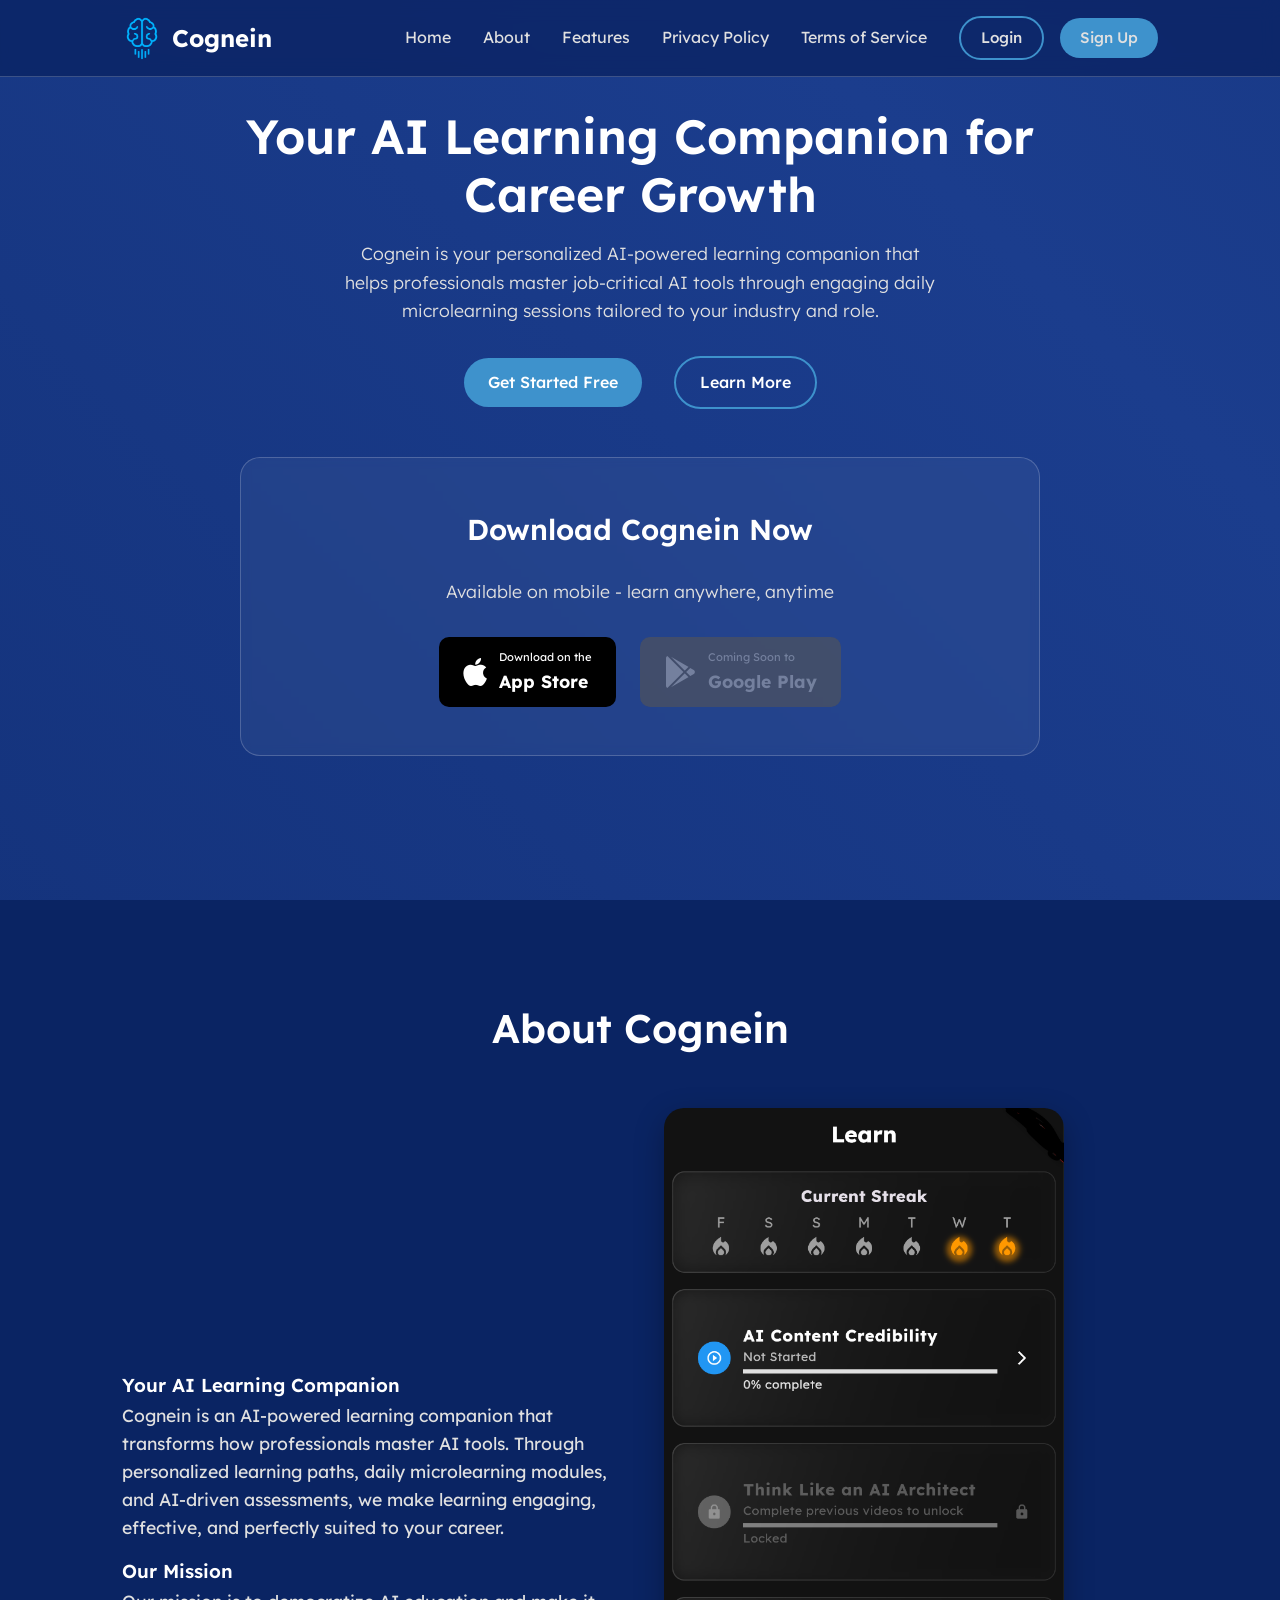
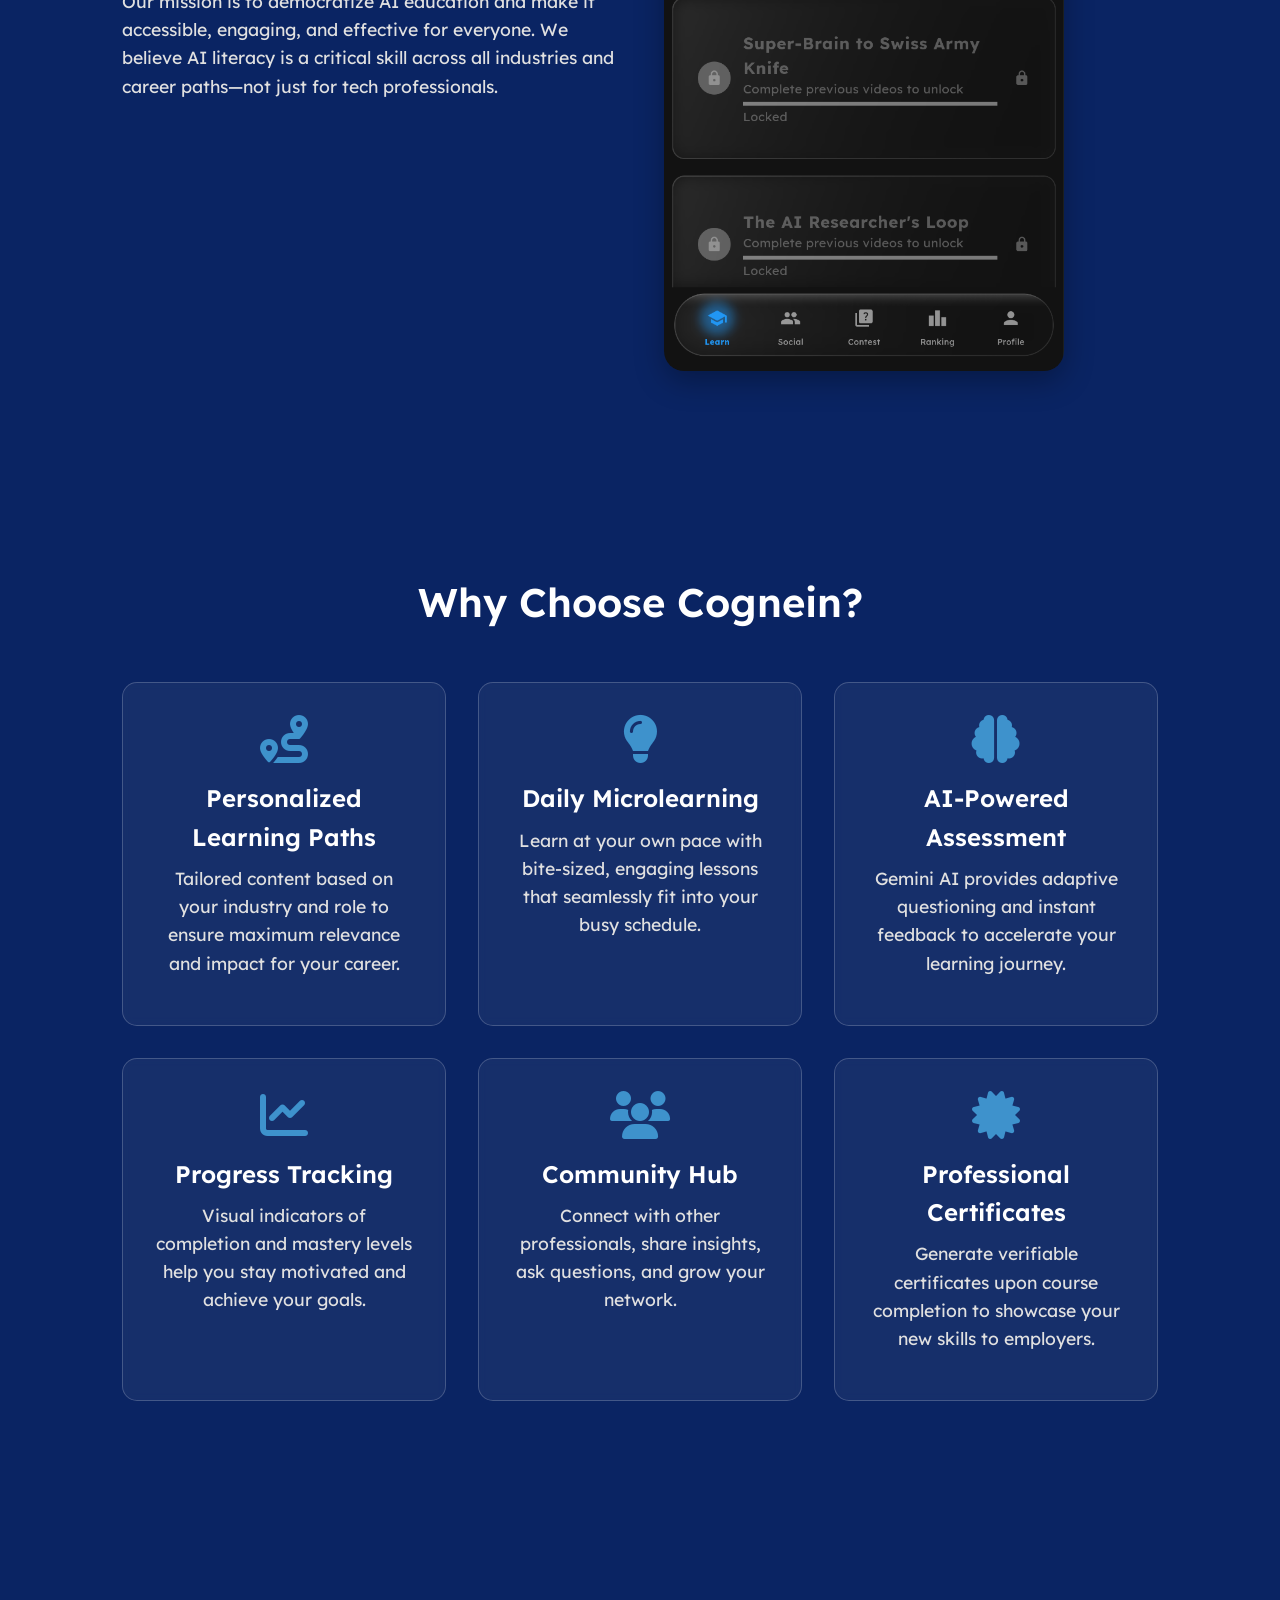
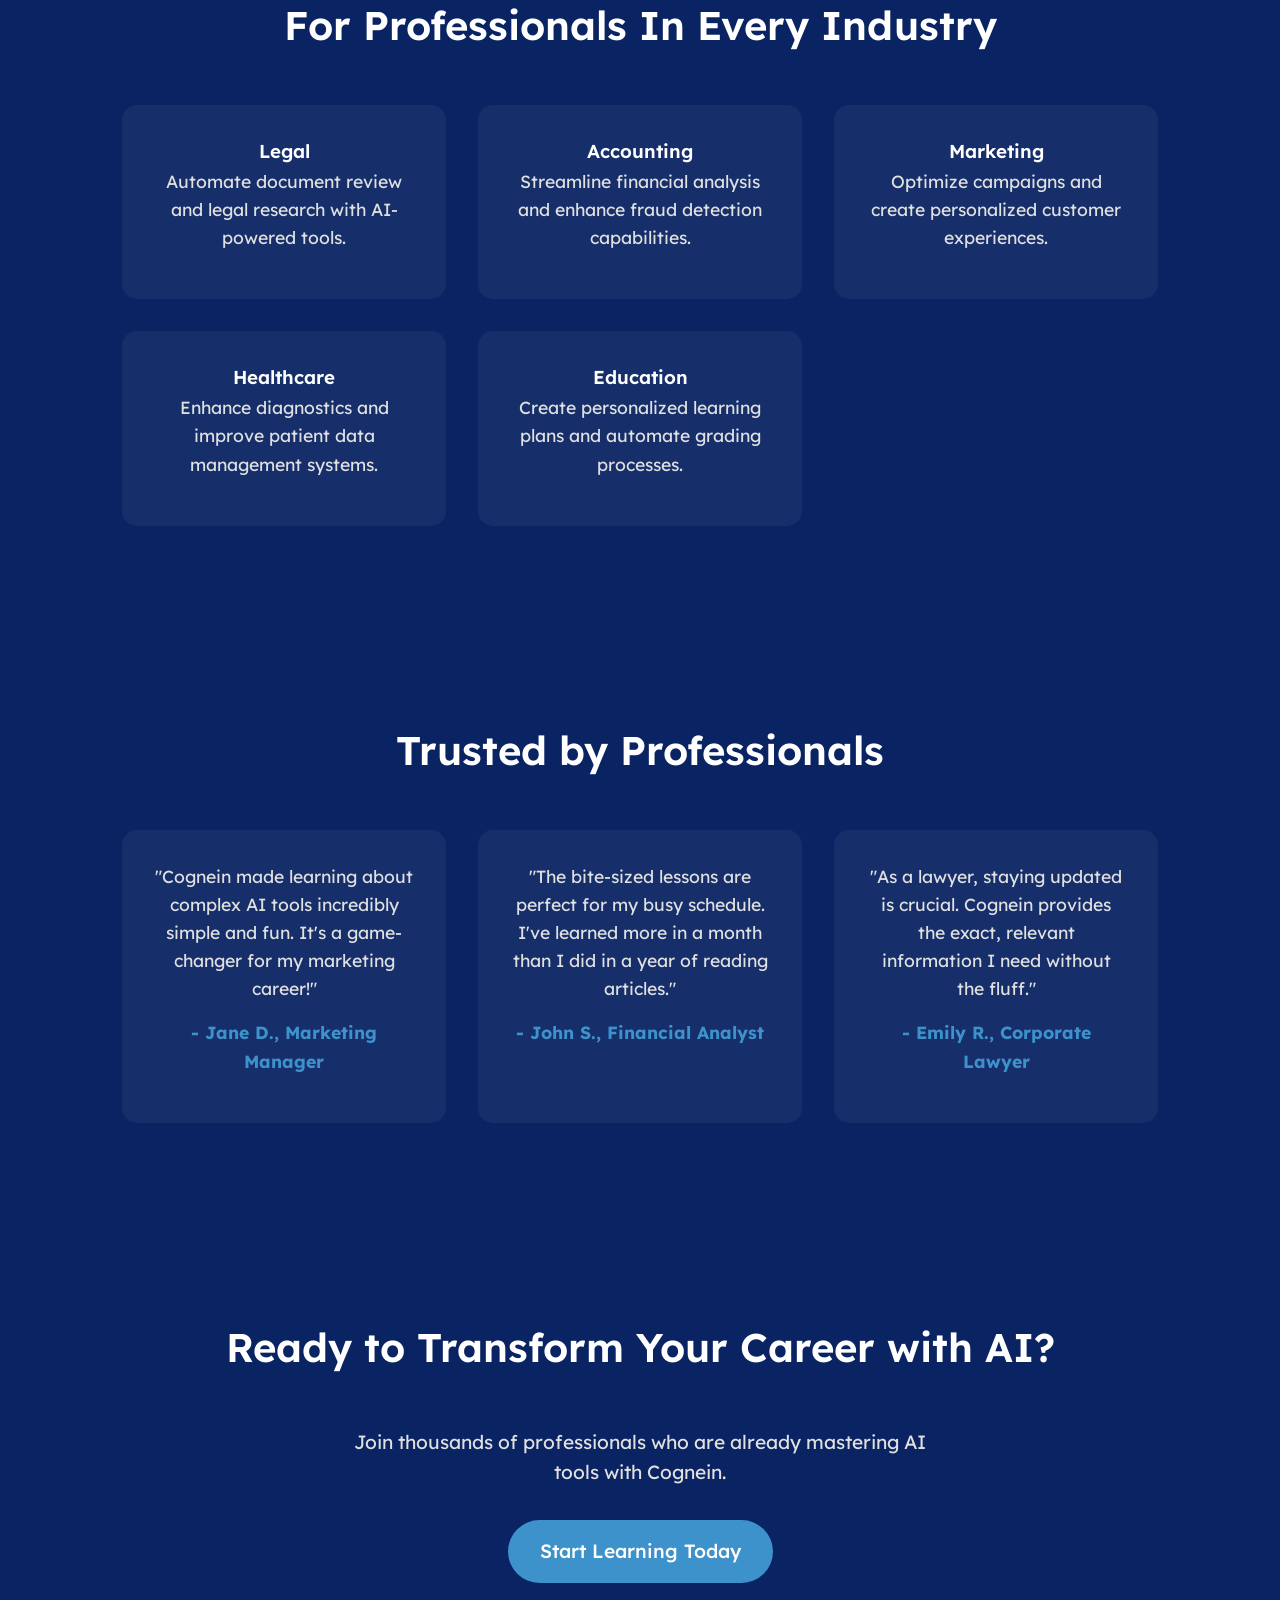
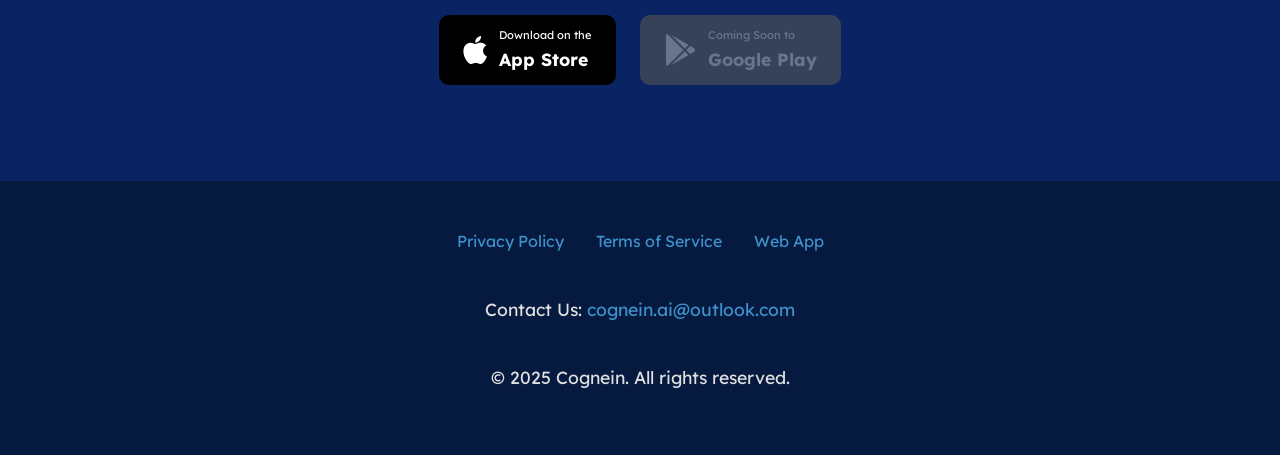
==== index.html @ 70d33ca7 "Rebrand to Cognein: Update landing page with new branding, login/signup buttons, and app store links" ====
<!DOCTYPE html>
<html lang="en">
<head>
    <meta charset="UTF-8">
    <meta name="viewport" content="width=device-width, initial-scale=1.0">
    <title>Cognein - Your AI Learning Companion</title>
    <meta name="description" content="Cognein is your AI-powered learning companion designed to help professionals master job-critical AI tools through personalized daily microlearning sessions.">
    <meta name="keywords" content="AI learning, Cognein, professional development, microlearning, AI tools, AI companion">
    
    <!-- Open Graph / Social Media Meta Tags -->
    <meta property="og:type" content="website">
    <meta property="og:title" content="Cognein - Your AI Learning Companion">
    <meta property="og:description" content="Master job-critical AI tools through personalized daily microlearning with Cognein">
    <meta property="og:url" content="https://cognein.com">
    
    <link rel="preconnect" href="https://fonts.googleapis.com">
    <link rel="preconnect" href="https://fonts.gstatic.com" crossorigin>
    <link href="https://fonts.googleapis.com/css2?family=Lexend:wght@300;400;500;600;700&display=swap" rel="stylesheet">
    
    <link rel="stylesheet" href="https://cdnjs.cloudflare.com/ajax/libs/font-awesome/6.4.2/css/all.min.css">

    <style>
        :root {
            --primary-color: #0A2463;
            --secondary-color: #3E92CC;
            --accent-color: #FFFFFF;
            --text-color: #E0E0E0;
            --glass-bg: rgba(255, 255, 255, 0.05);
            --glass-border: rgba(255, 255, 255, 0.2);
        }
        * { margin: 0; padding: 0; box-sizing: border-box; }
        html { scroll-behavior: smooth; }
        body { font-family: 'Lexend', sans-serif; background-color: var(--primary-color); color: var(--text-color); line-height: 1.6; overflow-x: hidden; }
        body::before { content: ''; position: fixed; top: 0; left: 0; width: 100%; height: 100%; z-index: -1; background: linear-gradient(45deg, var(--primary-color), #1b3d8d, #0A2463); background-size: 400% 400%; animation: gradientBG 15s ease infinite; }
        @keyframes gradientBG { 0% { background-position: 0% 50%; } 50% { background-position: 100% 50%; } 100% { background-position: 0% 50%; } }
        .container { max-width: 1100px; margin: 0 auto; padding: 0 2rem; }
        section { padding: 6rem 0; }
        h1, h2, h3 { font-weight: 600; color: var(--accent-color); }
        h1 { font-size: 3rem; margin-bottom: 1rem; }
        h2 { font-size: 2.5rem; text-align: center; margin-bottom: 3rem; }
        p { font-size: 1.1rem; margin-bottom: 1rem; }
        a { color: var(--secondary-color); text-decoration: none; }
        .header { background: rgba(10, 36, 99, 0.8); backdrop-filter: blur(10px); position: fixed; width: 100%; top: 0; left: 0; z-index: 1000; padding: 1rem 0; border-bottom: 1px solid var(--glass-border); }
        .header .container { display: flex; justify-content: space-between; align-items: center; }
        .logo { font-weight: 700; font-size: 1.5rem; color: var(--accent-color); display: flex; align-items: center; }
        .logo img { width: 40px; margin-right: 10px; }
        .nav-links { list-style: none; display: flex; align-items: center; }
        .nav-links li { margin-left: 2rem; }
        .nav-links a { color: var(--text-color); transition: color 0.3s ease; }
        .nav-links a:hover { color: var(--secondary-color); }
        .btn { display: inline-block; padding: 0.75rem 1.5rem; border-radius: 50px; font-weight: 500; transition: all 0.3s ease; border: none; cursor: pointer; text-align: center; }
        .btn-primary { background-color: var(--secondary-color); color: var(--accent-color); }
        .btn-primary:hover { transform: translateY(-3px); box-shadow: 0 5px 15px rgba(62, 146, 204, 0.4); }
        .btn-secondary { background: transparent; color: var(--accent-color); border: 2px solid var(--secondary-color); margin-left: 1rem; }
        .btn-secondary:hover { background: var(--secondary-color); }
        .btn-login { background: transparent; color: var(--accent-color); border: 2px solid var(--secondary-color); padding: 0.5rem 1.25rem; font-size: 0.95rem; }
        .btn-login:hover { background: var(--secondary-color); }
        .btn-signup { background-color: var(--secondary-color); color: var(--accent-color); padding: 0.5rem 1.25rem; font-size: 0.95rem; margin-left: 0.5rem; }
        .btn-signup:hover { transform: translateY(-2px); box-shadow: 0 5px 15px rgba(62, 146, 204, 0.4); }
        .auth-buttons { display: flex; gap: 0.5rem; align-items: center; }
        .hero { height: 100vh; display: flex; align-items: center; justify-content: center; text-align: center; padding-top: 60px; }
        .hero-content { max-width: 800px; }
        .hero h1 { line-height: 1.2; }
        .hero p { max-width: 600px; margin: 0 auto 2rem auto; font-weight: 300; }
        .cta-buttons { display: flex; gap: 1rem; justify-content: center; flex-wrap: wrap; align-items: center; margin-top: 2rem; }
        .download-section { background: var(--glass-bg); border: 1px solid var(--glass-border); border-radius: 20px; padding: 3rem 2rem; margin-top: 3rem; text-align: center; backdrop-filter: blur(5px); }
        .download-section h3 { font-size: 1.8rem; margin-bottom: 1.5rem; }
        .download-buttons { display: flex; gap: 1.5rem; justify-content: center; flex-wrap: wrap; margin-top: 2rem; }
        .app-store-btn { display: inline-flex; align-items: center; padding: 0.75rem 1.5rem; background: #000; color: #fff; border-radius: 10px; transition: all 0.3s ease; }
        .app-store-btn:hover { transform: translateY(-3px); box-shadow: 0 5px 15px rgba(0,0,0,0.4); }
        .app-store-btn i { font-size: 2rem; margin-right: 0.75rem; }
        .app-store-text { text-align: left; }
        .app-store-text small { font-size: 0.7rem; display: block; }
        .app-store-text strong { font-size: 1.1rem; display: block; }
        .coming-soon-btn { display: inline-flex; align-items: center; padding: 0.75rem 1.5rem; background: #555; color: #aaa; border-radius: 10px; cursor: not-allowed; opacity: 0.6; }
        .coming-soon-btn i { font-size: 2rem; margin-right: 0.75rem; }
        .about-content { display: grid; grid-template-columns: 1fr 1fr; gap: 3rem; align-items: center; }
        .about-content img { width: 100%; max-width: 400px; border-radius: 20px; justify-self: center; box-shadow: 0 10px 30px rgba(0,0,0,0.3); }
        .features-grid { display: grid; grid-template-columns: repeat(auto-fit, minmax(300px, 1fr)); gap: 2rem; }
        .feature-card { background: var(--glass-bg); border: 1px solid var(--glass-border); border-radius: 15px; padding: 2rem; text-align: center; backdrop-filter: blur(5px); transition: transform 0.3s ease, box-shadow 0.3s ease; }
        .feature-card:hover { transform: translateY(-10px); box-shadow: 0 10px 20px rgba(0,0,0,0.2); }
        .feature-card i { font-size: 3rem; color: var(--secondary-color); margin-bottom: 1rem; }
        .feature-card h3 { font-size: 1.5rem; margin-bottom: 0.5rem; }
        .industries-grid, .testimonials-grid { display: grid; grid-template-columns: repeat(auto-fit, minmax(250px, 1fr)); gap: 2rem; text-align: center; }
        .industry-card, .testimonial-card { background: var(--glass-bg); border-radius: 15px; padding: 2rem; }
        .testimonial-card p.author { font-weight: bold; margin-top: 1rem; color: var(--secondary-color); }
        .footer { background: #061a40; text-align: center; padding: 3rem 2rem; }
        .footer-content { display: flex; flex-direction: column; align-items: center; gap: 1.5rem; }
        .footer-links { display: flex; gap: 2rem; margin-bottom: 1rem; }
        @media (max-width: 768px) {
            h1 { font-size: 2.5rem; }
            h2 { font-size: 2rem; }
            .nav-links { display: none; }
            .auth-buttons { flex-direction: column; gap: 0.5rem; }
            .cta-buttons { flex-direction: column; }
            .download-buttons { flex-direction: column; }
            .about-content { grid-template-columns: 1fr; text-align: center; }
            .about-content img { order: -1; margin-bottom: 2rem; }
        }
    </style>
</head>
<body>

    <header class="header">
        <div class="container">
            <a href="index.html" class="logo">
                <img src="app_logo.png" alt="Cognein Logo">
                Cognein
            </a>
            <nav>
                <ul class="nav-links">
                    <li><a href="index.html#home">Home</a></li>
                    <li><a href="index.html#about">About</a></li>
                    <li><a href="index.html#features">Features</a></li>
                    <li><a href="privacy.html">Privacy Policy</a></li>
                    <li><a href="terms.html">Terms of Service</a></li>
                    <li class="auth-buttons">
                        <a href="https://app.cognein.com" class="btn btn-login">Login</a>
                        <a href="https://app.cognein.com" class="btn btn-signup">Sign Up</a>
                    </li>
                </ul>
            </nav>
        </div>
    </header>

    <main>
        <section id="home" class="hero">
            <div class="hero-content">
                <h1>Your AI Learning Companion for Career Growth</h1>
                <p>Cognein is your personalized AI-powered learning companion that helps professionals master job-critical AI tools through engaging daily microlearning sessions tailored to your industry and role.</p>
                <div class="cta-buttons">
                    <a href="https://app.cognein.com" class="btn btn-primary">Get Started Free</a>
                    <a href="#about" class="btn btn-secondary">Learn More</a>
                </div>
                
                <div class="download-section">
                    <h3>Download Cognein Now</h3>
                    <p>Available on mobile - learn anywhere, anytime</p>
                    <div class="download-buttons">
                        <a href="https://apps.apple.com/us/app/evolve-ai/id6754223888" class="app-store-btn" target="_blank">
                            <i class="fab fa-apple"></i>
                            <div class="app-store-text">
                                <small>Download on the</small>
                                <strong>App Store</strong>
                            </div>
                        </a>
                        <div class="coming-soon-btn">
                            <i class="fab fa-google-play"></i>
                            <div class="app-store-text">
                                <small>Coming Soon to</small>
                                <strong>Google Play</strong>
                            </div>
                        </div>
                    </div>
                </div>
            </div>
        </section>

        <section id="about">
            <div class="container">
                <h2>About Cognein</h2>
                <div class="about-content">
                    <div>
                        <h3>Your AI Learning Companion</h3>
                        <p>Cognein is an AI-powered learning companion that transforms how professionals master AI tools. Through personalized learning paths, daily microlearning modules, and AI-driven assessments, we make learning engaging, effective, and perfectly suited to your career.</p>
                        <h3>Our Mission</h3>
                        <p>Our mission is to democratize AI education and make it accessible, engaging, and effective for everyone. We believe AI literacy is a critical skill across all industries and career paths—not just for tech professionals.</p>
                    </div>
                    <div>
                        <img src="app-screenshot.png" alt="Cognein app interface showing personalized learning">
                    </div>
                </div>
            </div>
        </section>

        <section id="features">
            <div class="container">
                <h2>Why Choose Cognein?</h2>
                <div class="features-grid">
                    <div class="feature-card">
                        <i class="fas fa-route"></i>
                        <h3>Personalized Learning Paths</h3>
                        <p>Tailored content based on your industry and role to ensure maximum relevance and impact for your career.</p>
                    </div>
                    <div class="feature-card">
                        <i class="fas fa-lightbulb"></i>
                        <h3>Daily Microlearning</h3>
                        <p>Learn at your own pace with bite-sized, engaging lessons that seamlessly fit into your busy schedule.</p>
                    </div>
                    <div class="feature-card">
                        <i class="fas fa-brain"></i>
                        <h3>AI-Powered Assessment</h3>
                        <p>Gemini AI provides adaptive questioning and instant feedback to accelerate your learning journey.</p>
                    </div>
                    <div class="feature-card">
                        <i class="fas fa-chart-line"></i>
                        <h3>Progress Tracking</h3>
                        <p>Visual indicators of completion and mastery levels help you stay motivated and achieve your goals.</p>
                    </div>
                    <div class="feature-card">
                        <i class="fas fa-users"></i>
                        <h3>Community Hub</h3>
                        <p>Connect with other professionals, share insights, ask questions, and grow your network.</p>
                    </div>
                    <div class="feature-card">
                        <i class="fas fa-certificate"></i>
                        <h3>Professional Certificates</h3>
                        <p>Generate verifiable certificates upon course completion to showcase your new skills to employers.</p>
                    </div>
                </div>
            </div>
        </section>
        
        <section id="industries">
            <div class="container">
                <h2>For Professionals In Every Industry</h2>
                <div class="industries-grid">
                    <div class="industry-card">
                        <h3>Legal</h3>
                        <p>Automate document review and legal research with AI-powered tools.</p>
                    </div>
                    <div class="industry-card">
                        <h3>Accounting</h3>
                        <p>Streamline financial analysis and enhance fraud detection capabilities.</p>
                    </div>
                    <div class="industry-card">
                        <h3>Marketing</h3>
                        <p>Optimize campaigns and create personalized customer experiences.</p>
                    </div>
                    <div class="industry-card">
                        <h3>Healthcare</h3>
                        <p>Enhance diagnostics and improve patient data management systems.</p>
                    </div>
                    <div class="industry-card">
                        <h3>Education</h3>
                        <p>Create personalized learning plans and automate grading processes.</p>
                    </div>
                </div>
            </div>
        </section>

        <section id="testimonials">
            <div class="container">
                <h2>Trusted by Professionals</h2>
                <div class="testimonials-grid">
                    <div class="testimonial-card">
                        <p>"Cognein made learning about complex AI tools incredibly simple and fun. It's a game-changer for my marketing career!"</p>
                        <p class="author">- Jane D., Marketing Manager</p>
                    </div>
                    <div class="testimonial-card">
                        <p>"The bite-sized lessons are perfect for my busy schedule. I've learned more in a month than I did in a year of reading articles."</p>
                        <p class="author">- John S., Financial Analyst</p>
                    </div>
                    <div class="testimonial-card">
                        <p>"As a lawyer, staying updated is crucial. Cognein provides the exact, relevant information I need without the fluff."</p>
                        <p class="author">- Emily R., Corporate Lawyer</p>
                    </div>
                </div>
            </div>
        </section>

        <section id="cta-final">
            <div class="container" style="text-align: center;">
                <h2>Ready to Transform Your Career with AI?</h2>
                <p style="max-width: 600px; margin: 0 auto 2rem auto; font-size: 1.2rem;">Join thousands of professionals who are already mastering AI tools with Cognein.</p>
                <div class="cta-buttons">
                    <a href="https://app.cognein.com" class="btn btn-primary" style="font-size: 1.2rem; padding: 1rem 2rem;">Start Learning Today</a>
                </div>
                <div class="download-buttons" style="margin-top: 2rem;">
                    <a href="https://apps.apple.com/us/app/evolve-ai/id6754223888" class="app-store-btn" target="_blank">
                        <i class="fab fa-apple"></i>
                        <div class="app-store-text">
                            <small>Download on the</small>
                            <strong>App Store</strong>
                        </div>
                    </a>
                    <div class="coming-soon-btn">
                        <i class="fab fa-google-play"></i>
                        <div class="app-store-text">
                            <small>Coming Soon to</small>
                            <strong>Google Play</strong>
                        </div>
                    </div>
                </div>
            </div>
        </section>
    </main>

    <footer class="footer">
        <div class="container footer-content">
            <div class="footer-links">
                <a href="privacy.html">Privacy Policy</a>
                <a href="terms.html">Terms of Service</a>
                <a href="https://app.cognein.com">Web App</a>
            </div>
            <p>Contact Us: <a href="mailto:cognein.ai@outlook.com">cognein.ai@outlook.com</a></p>
            <p>&copy; 2025 Cognein. All rights reserved.</p>
        </div>
    </footer>

</body>
</html>
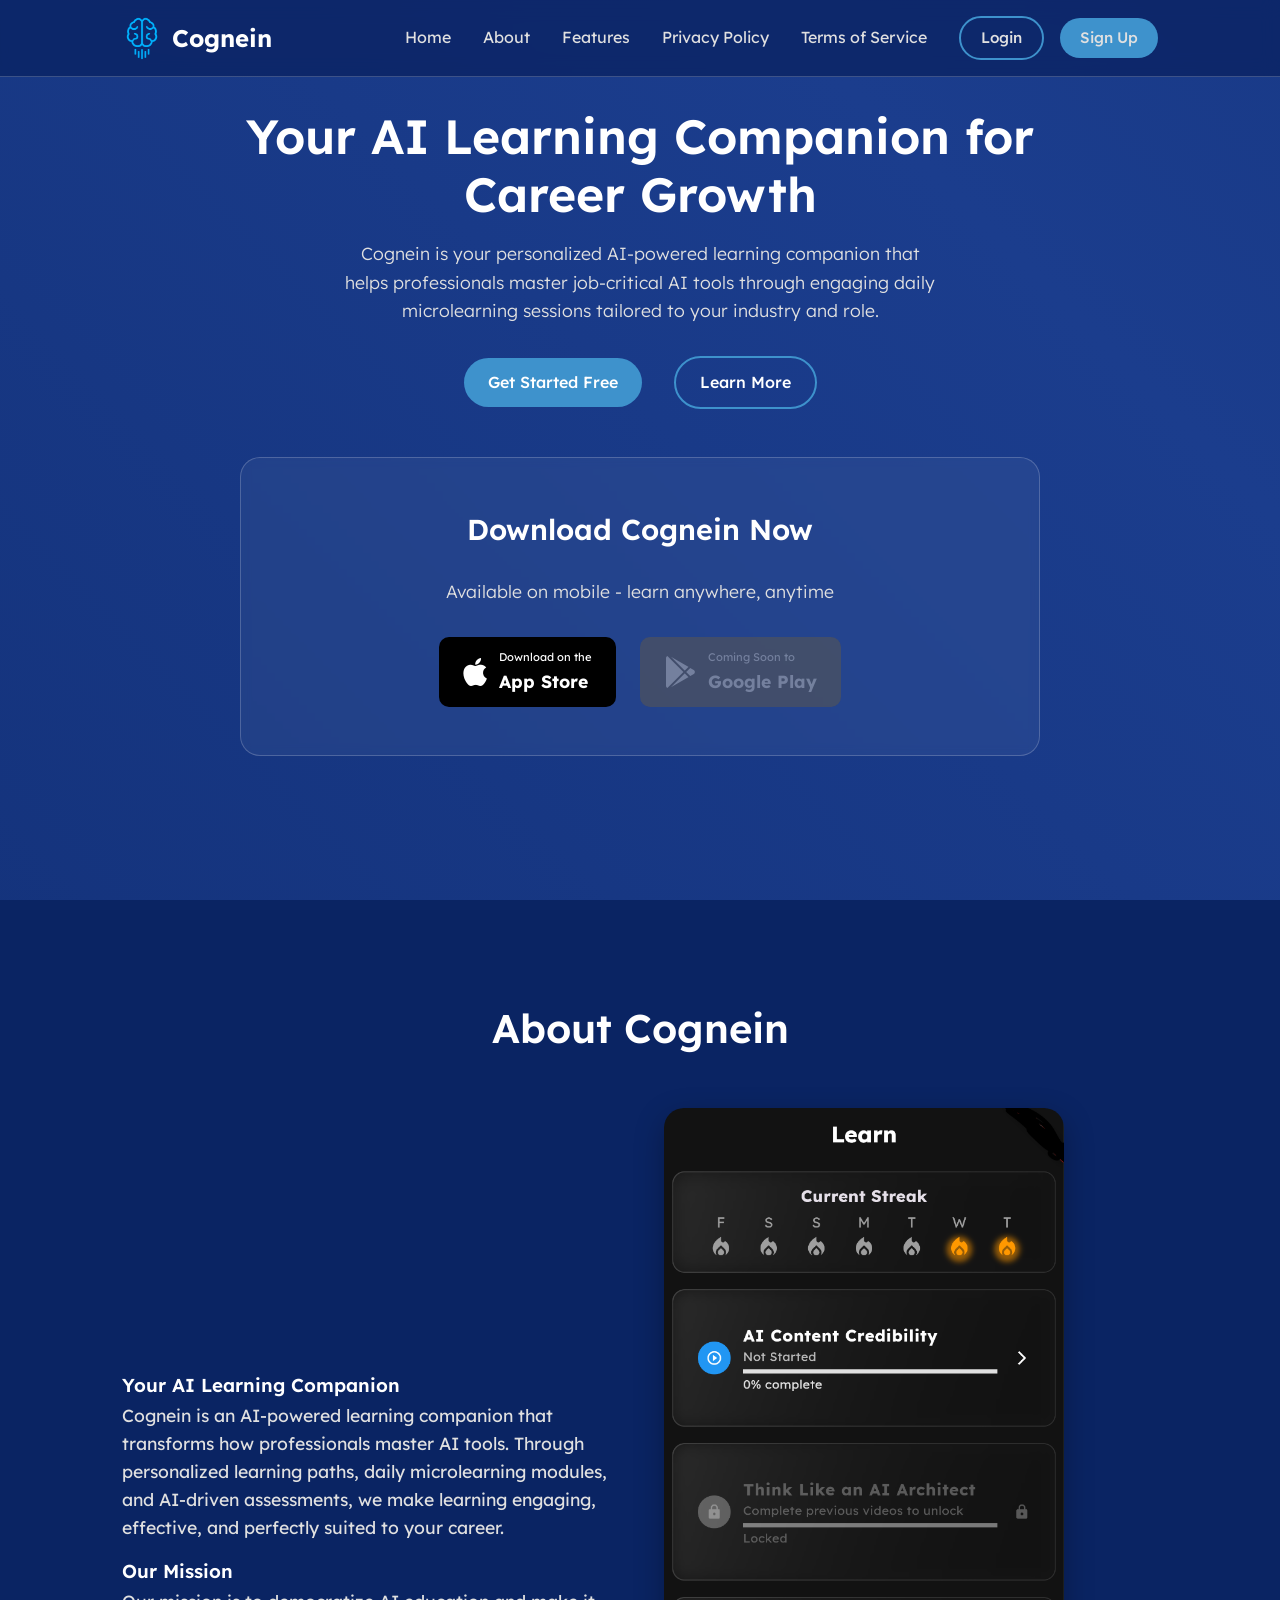
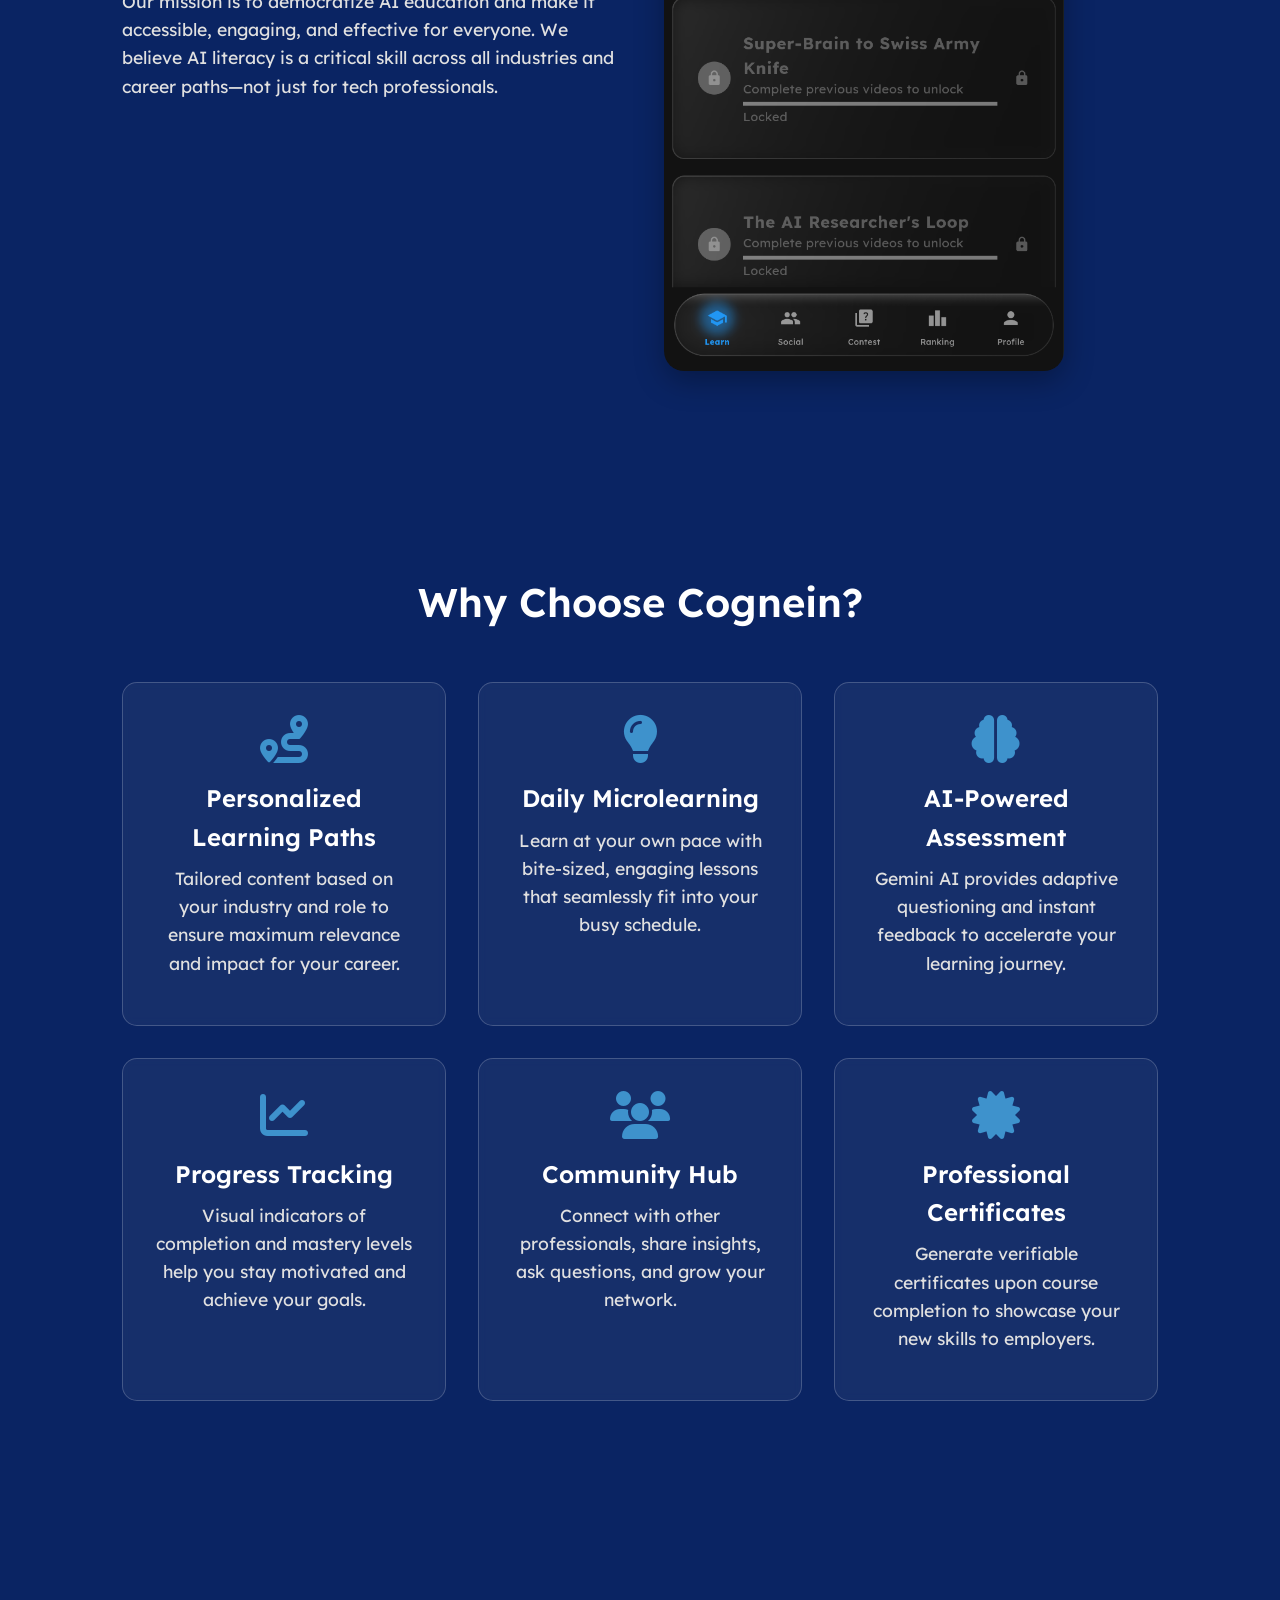
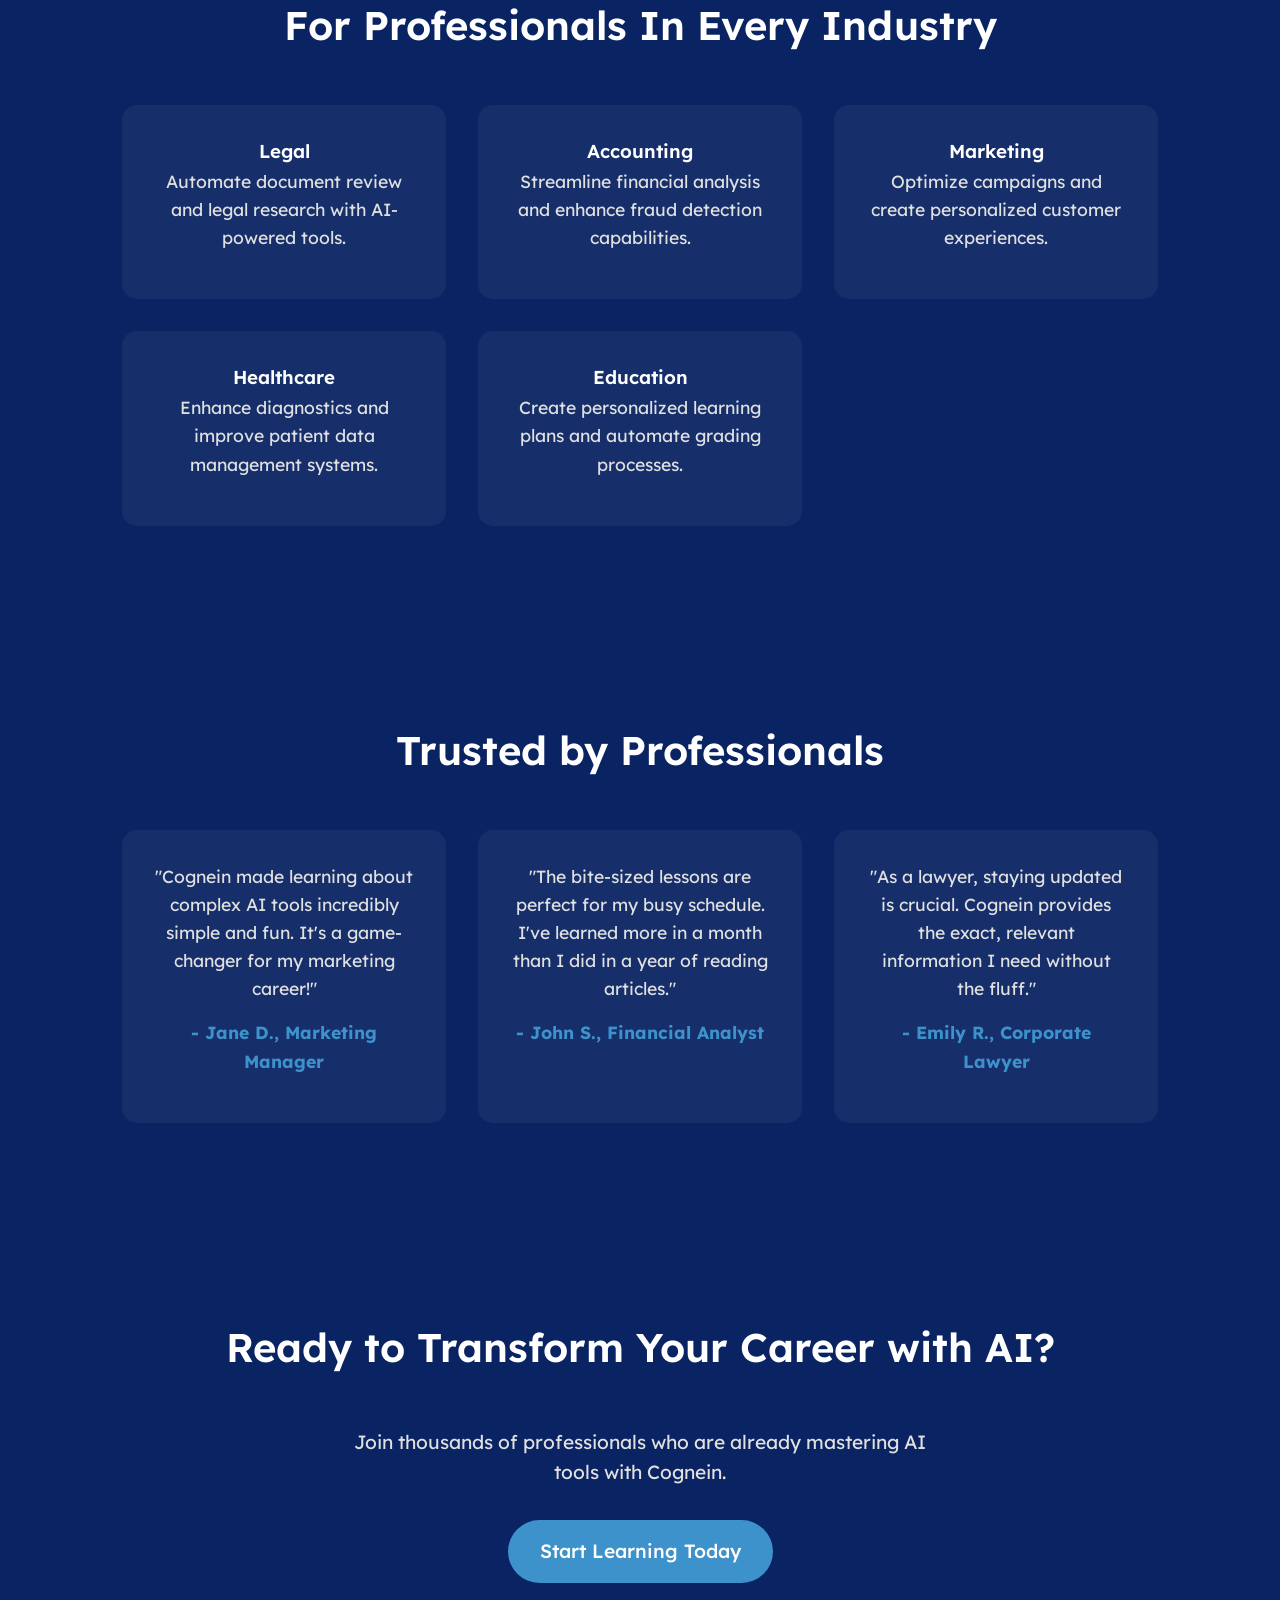
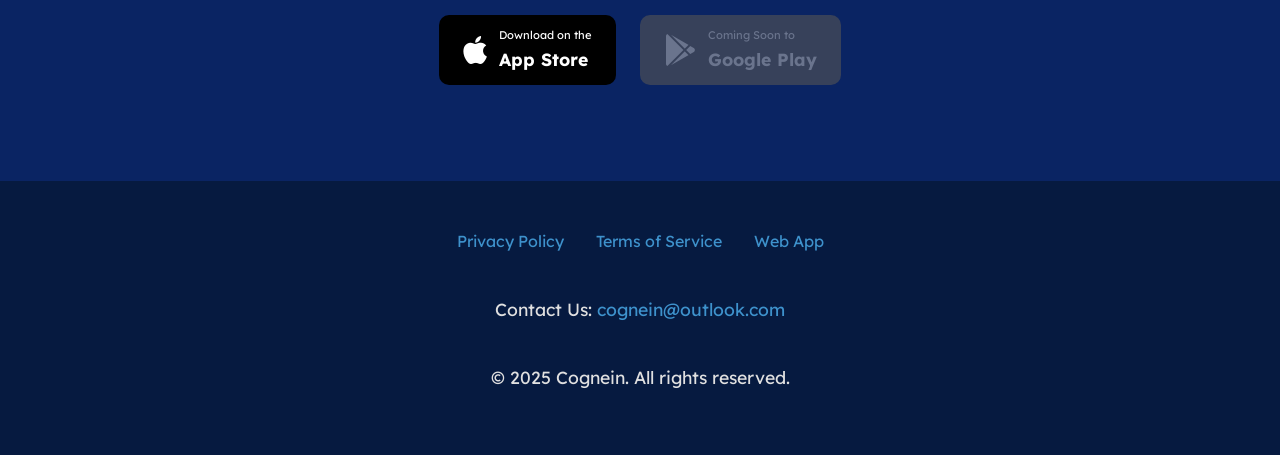
==== commit fc833c0f: "Update email to cognein@outlook.com" ====
--- a/index.html
+++ b/index.html
@@ -293,7 +293,7 @@
                 <a href="terms.html">Terms of Service</a>
                 <a href="https://app.cognein.com">Web App</a>
             </div>
-            <p>Contact Us: <a href="mailto:cognein.ai@outlook.com">cognein.ai@outlook.com</a></p>
+            <p>Contact Us: <a href="mailto:cognein@outlook.com">cognein@outlook.com</a></p>
             <p>&copy; 2025 Cognein. All rights reserved.</p>
         </div>
     </footer>
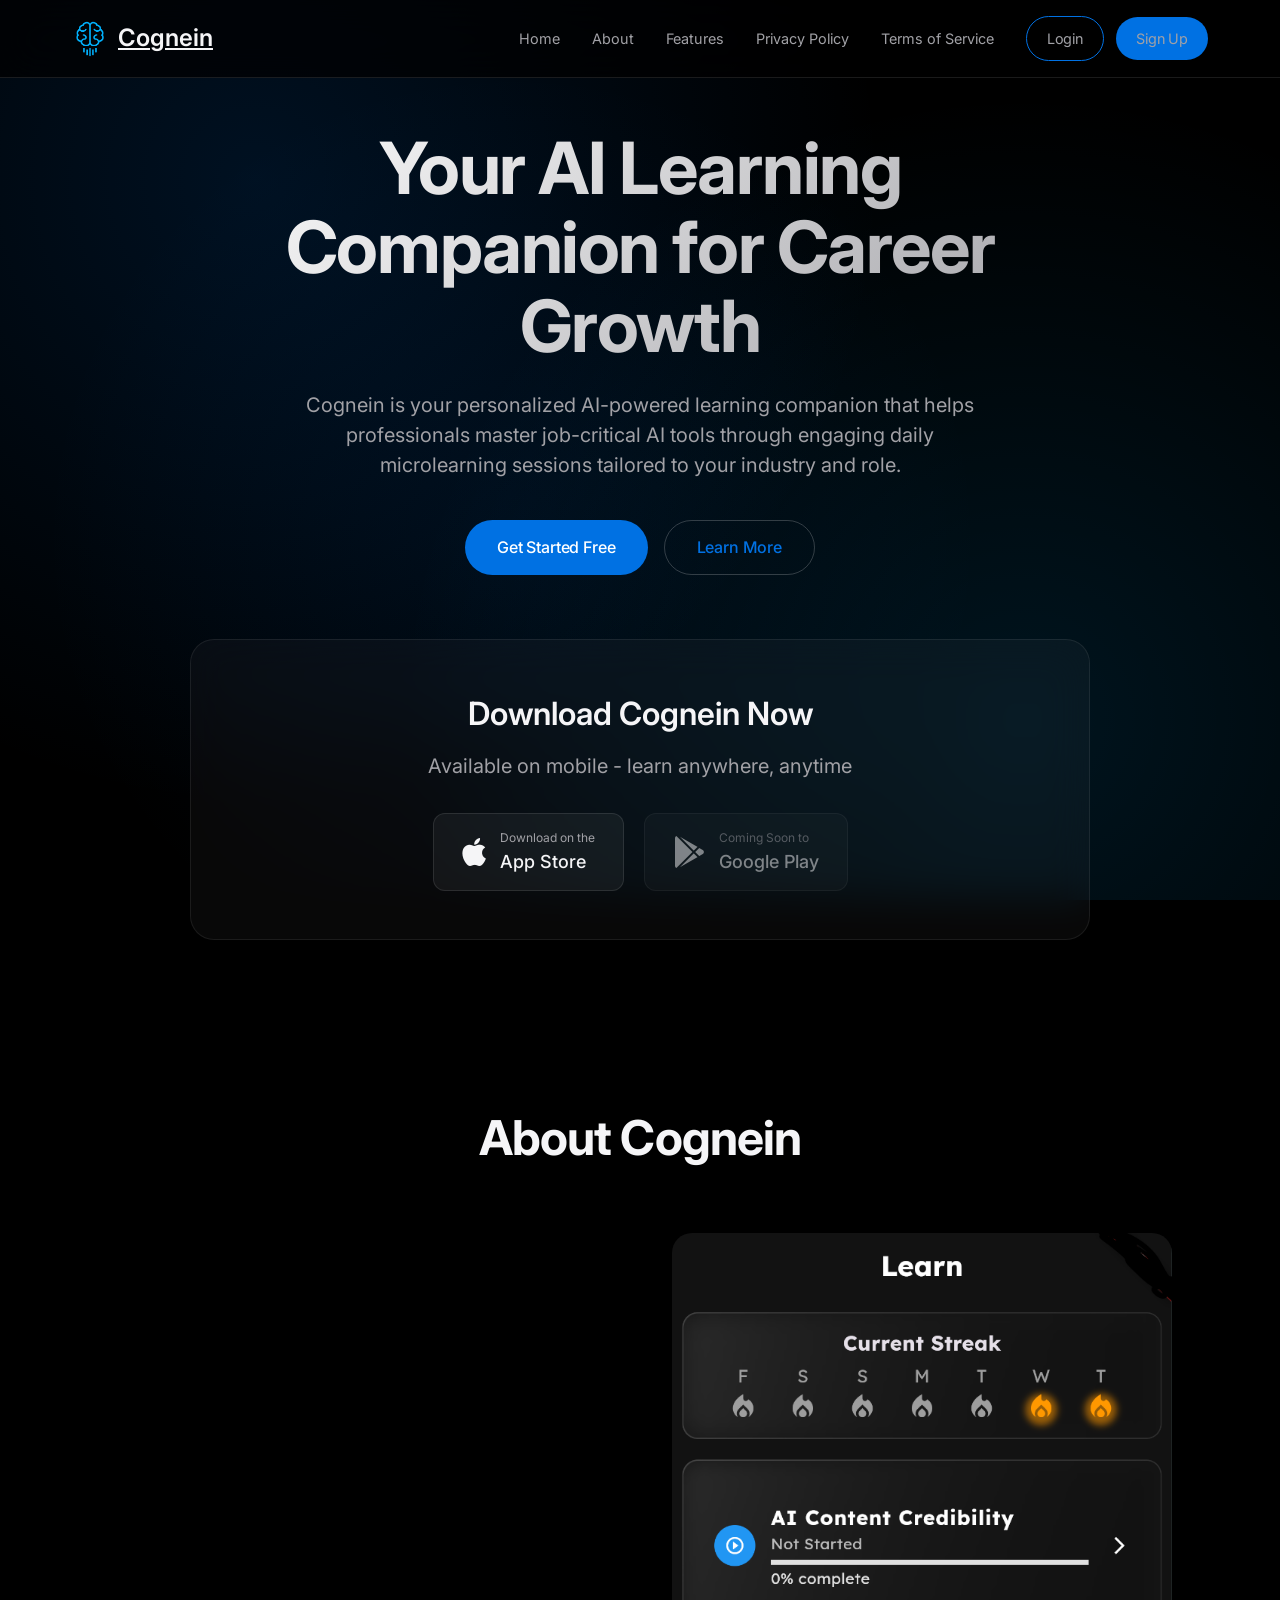
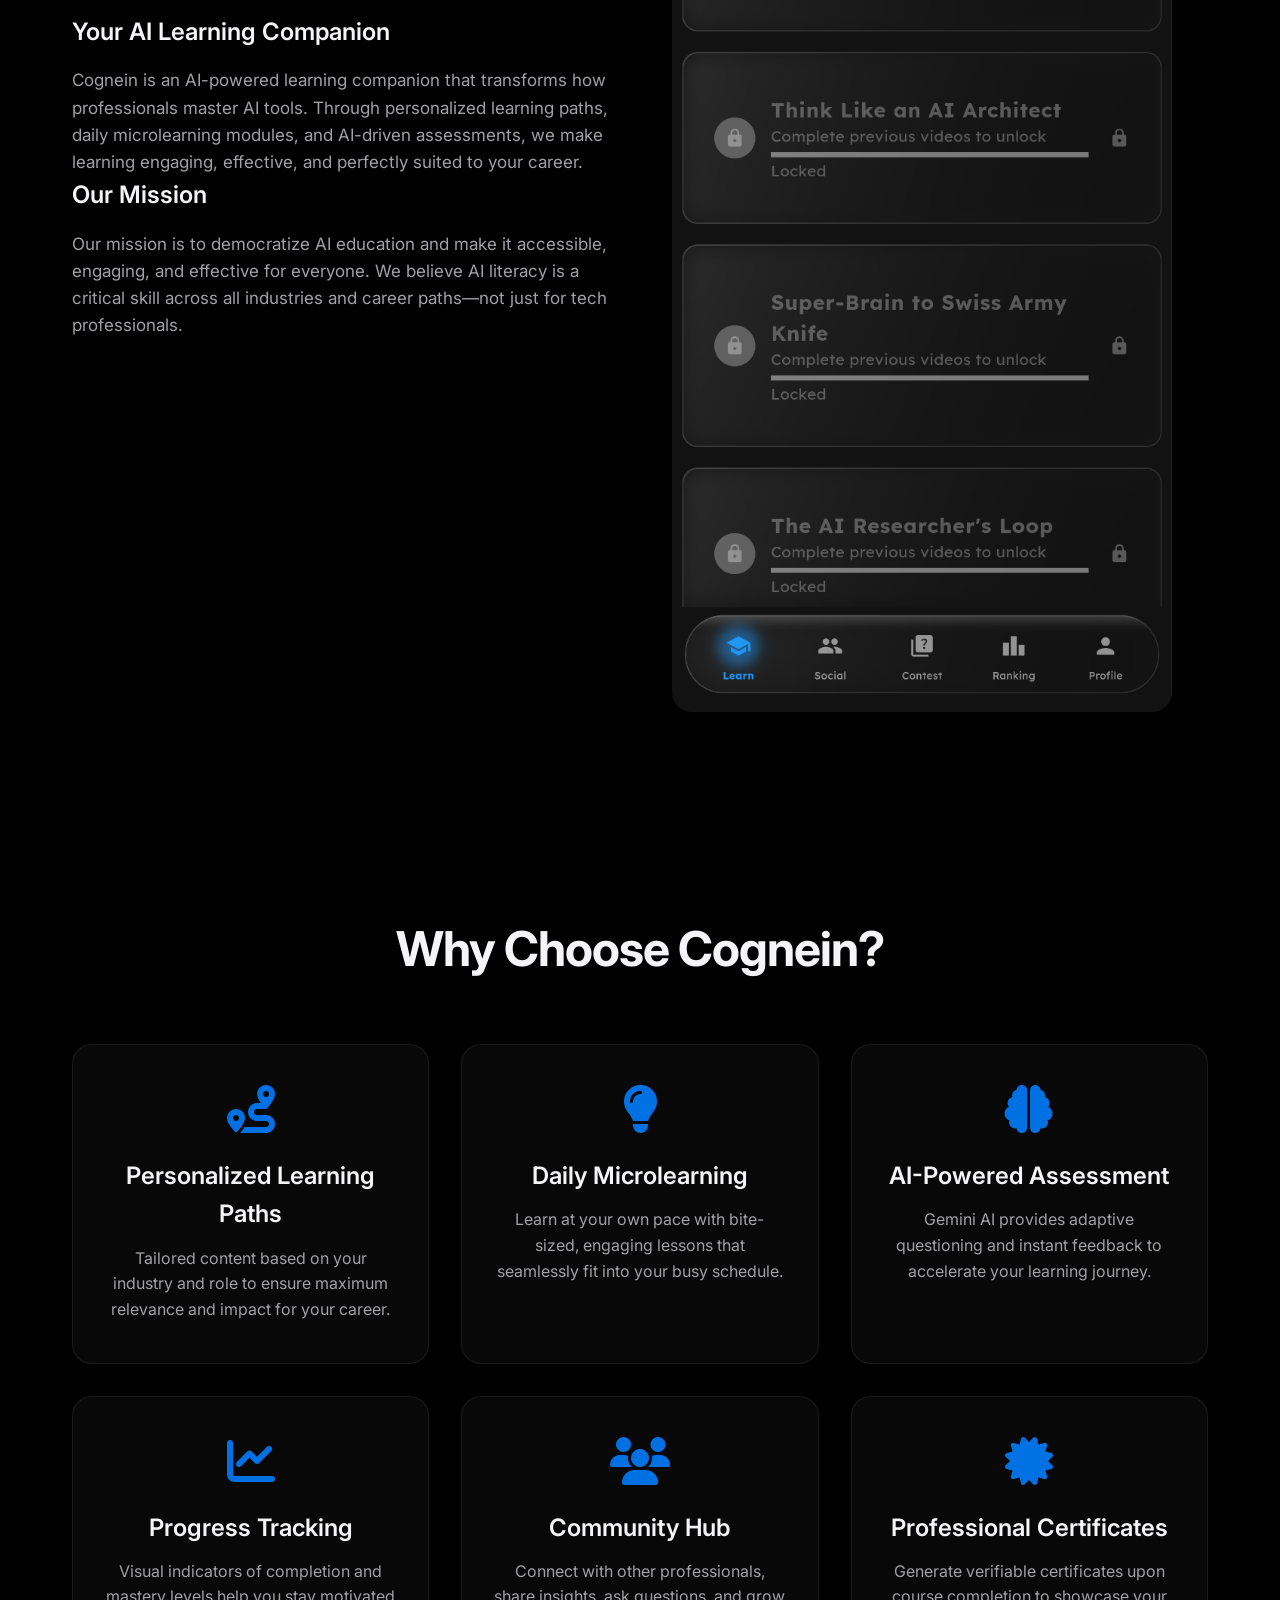
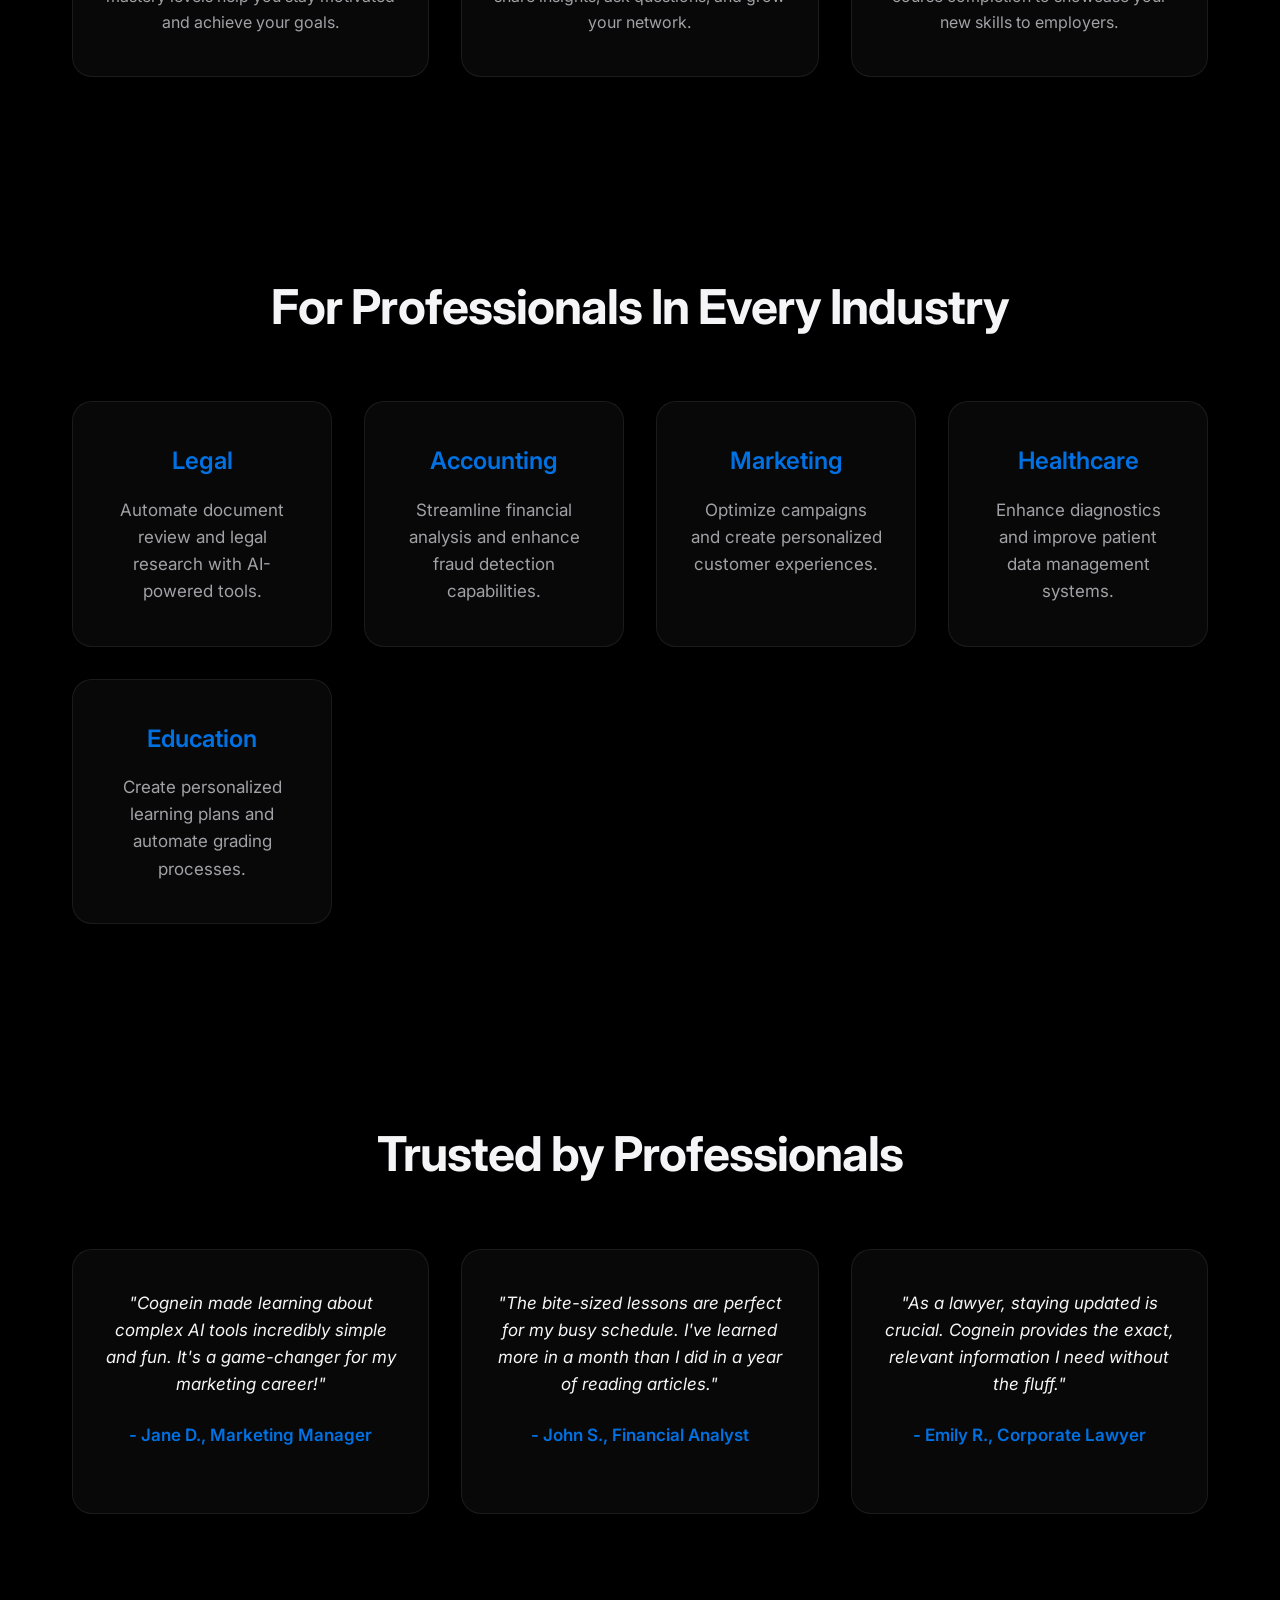
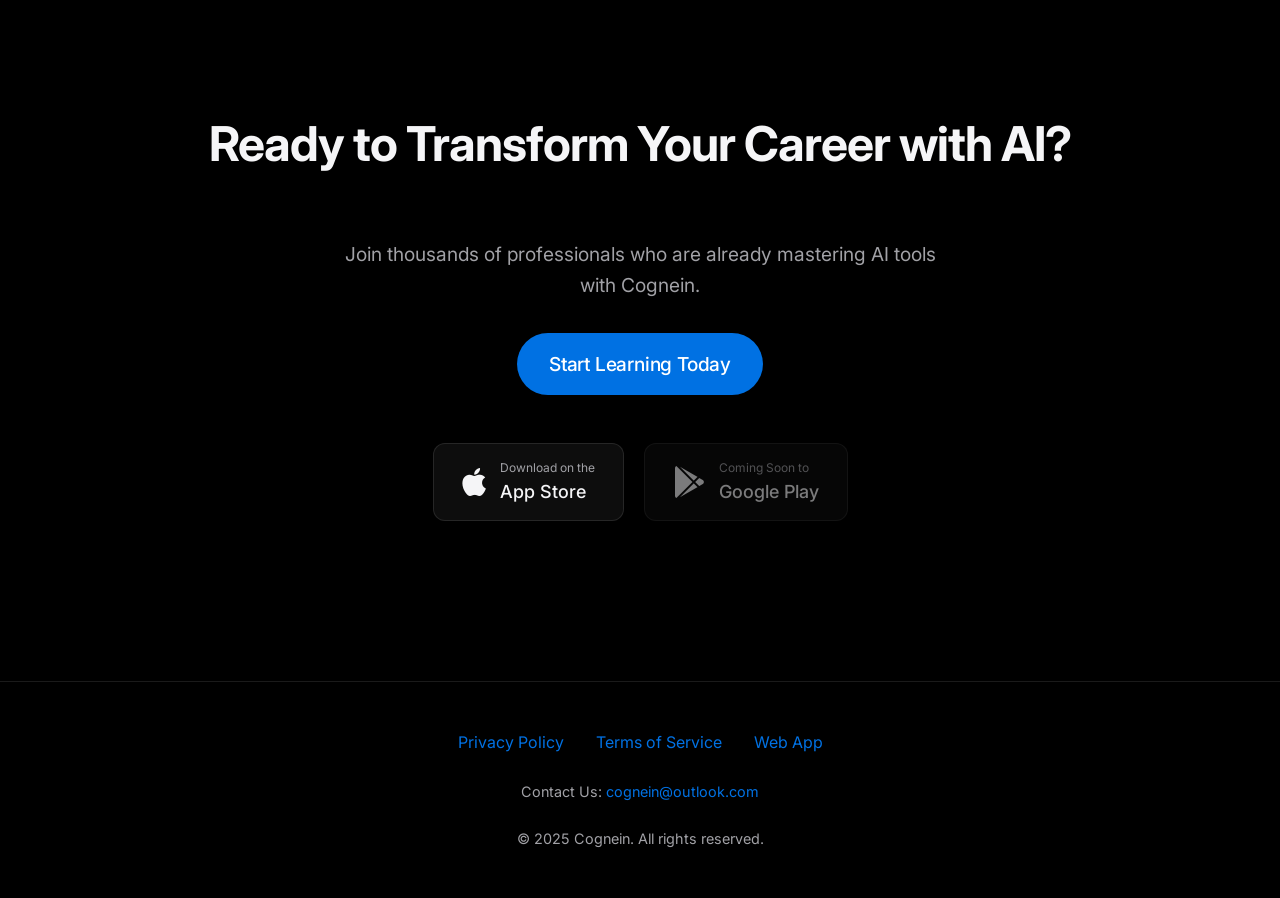
==== commit dddd69b5: "Update landing page with minimalist Apple-inspired design - Implemented clean, sophisticated UI with" ====
--- a/index.html
+++ b/index.html
@@ -15,92 +15,658 @@
     
     <link rel="preconnect" href="https://fonts.googleapis.com">
     <link rel="preconnect" href="https://fonts.gstatic.com" crossorigin>
-    <link href="https://fonts.googleapis.com/css2?family=Lexend:wght@300;400;500;600;700&display=swap" rel="stylesheet">
+    <link href="https://fonts.googleapis.com/css2?family=SF+Pro+Display:wght@300;400;500;600;700&family=Inter:wght@300;400;500;600;700&display=swap" rel="stylesheet">
+    <link rel="stylesheet" href="https://cdnjs.cloudflare.com/ajax/libs/font-awesome/6.4.2/css/all.min.css">
     
-    <link rel="stylesheet" href="https://cdnjs.cloudflare.com/ajax/libs/font-awesome/6.4.2/css/all.min.css">
-
     <style>
         :root {
-            --primary-color: #0A2463;
-            --secondary-color: #3E92CC;
-            --accent-color: #FFFFFF;
-            --text-color: #E0E0E0;
-            --glass-bg: rgba(255, 255, 255, 0.05);
-            --glass-border: rgba(255, 255, 255, 0.2);
-        }
-        * { margin: 0; padding: 0; box-sizing: border-box; }
-        html { scroll-behavior: smooth; }
-        body { font-family: 'Lexend', sans-serif; background-color: var(--primary-color); color: var(--text-color); line-height: 1.6; overflow-x: hidden; }
-        body::before { content: ''; position: fixed; top: 0; left: 0; width: 100%; height: 100%; z-index: -1; background: linear-gradient(45deg, var(--primary-color), #1b3d8d, #0A2463); background-size: 400% 400%; animation: gradientBG 15s ease infinite; }
-        @keyframes gradientBG { 0% { background-position: 0% 50%; } 50% { background-position: 100% 50%; } 100% { background-position: 0% 50%; } }
-        .container { max-width: 1100px; margin: 0 auto; padding: 0 2rem; }
-        section { padding: 6rem 0; }
-        h1, h2, h3 { font-weight: 600; color: var(--accent-color); }
-        h1 { font-size: 3rem; margin-bottom: 1rem; }
-        h2 { font-size: 2.5rem; text-align: center; margin-bottom: 3rem; }
-        p { font-size: 1.1rem; margin-bottom: 1rem; }
-        a { color: var(--secondary-color); text-decoration: none; }
-        .header { background: rgba(10, 36, 99, 0.8); backdrop-filter: blur(10px); position: fixed; width: 100%; top: 0; left: 0; z-index: 1000; padding: 1rem 0; border-bottom: 1px solid var(--glass-border); }
-        .header .container { display: flex; justify-content: space-between; align-items: center; }
-        .logo { font-weight: 700; font-size: 1.5rem; color: var(--accent-color); display: flex; align-items: center; }
-        .logo img { width: 40px; margin-right: 10px; }
-        .nav-links { list-style: none; display: flex; align-items: center; }
-        .nav-links li { margin-left: 2rem; }
-        .nav-links a { color: var(--text-color); transition: color 0.3s ease; }
-        .nav-links a:hover { color: var(--secondary-color); }
-        .btn { display: inline-block; padding: 0.75rem 1.5rem; border-radius: 50px; font-weight: 500; transition: all 0.3s ease; border: none; cursor: pointer; text-align: center; }
-        .btn-primary { background-color: var(--secondary-color); color: var(--accent-color); }
-        .btn-primary:hover { transform: translateY(-3px); box-shadow: 0 5px 15px rgba(62, 146, 204, 0.4); }
-        .btn-secondary { background: transparent; color: var(--accent-color); border: 2px solid var(--secondary-color); margin-left: 1rem; }
-        .btn-secondary:hover { background: var(--secondary-color); }
-        .btn-login { background: transparent; color: var(--accent-color); border: 2px solid var(--secondary-color); padding: 0.5rem 1.25rem; font-size: 0.95rem; }
-        .btn-login:hover { background: var(--secondary-color); }
-        .btn-signup { background-color: var(--secondary-color); color: var(--accent-color); padding: 0.5rem 1.25rem; font-size: 0.95rem; margin-left: 0.5rem; }
-        .btn-signup:hover { transform: translateY(-2px); box-shadow: 0 5px 15px rgba(62, 146, 204, 0.4); }
-        .auth-buttons { display: flex; gap: 0.5rem; align-items: center; }
-        .hero { height: 100vh; display: flex; align-items: center; justify-content: center; text-align: center; padding-top: 60px; }
-        .hero-content { max-width: 800px; }
-        .hero h1 { line-height: 1.2; }
-        .hero p { max-width: 600px; margin: 0 auto 2rem auto; font-weight: 300; }
-        .cta-buttons { display: flex; gap: 1rem; justify-content: center; flex-wrap: wrap; align-items: center; margin-top: 2rem; }
-        .download-section { background: var(--glass-bg); border: 1px solid var(--glass-border); border-radius: 20px; padding: 3rem 2rem; margin-top: 3rem; text-align: center; backdrop-filter: blur(5px); }
-        .download-section h3 { font-size: 1.8rem; margin-bottom: 1.5rem; }
-        .download-buttons { display: flex; gap: 1.5rem; justify-content: center; flex-wrap: wrap; margin-top: 2rem; }
-        .app-store-btn { display: inline-flex; align-items: center; padding: 0.75rem 1.5rem; background: #000; color: #fff; border-radius: 10px; transition: all 0.3s ease; }
-        .app-store-btn:hover { transform: translateY(-3px); box-shadow: 0 5px 15px rgba(0,0,0,0.4); }
-        .app-store-btn i { font-size: 2rem; margin-right: 0.75rem; }
-        .app-store-text { text-align: left; }
-        .app-store-text small { font-size: 0.7rem; display: block; }
-        .app-store-text strong { font-size: 1.1rem; display: block; }
-        .coming-soon-btn { display: inline-flex; align-items: center; padding: 0.75rem 1.5rem; background: #555; color: #aaa; border-radius: 10px; cursor: not-allowed; opacity: 0.6; }
-        .coming-soon-btn i { font-size: 2rem; margin-right: 0.75rem; }
-        .about-content { display: grid; grid-template-columns: 1fr 1fr; gap: 3rem; align-items: center; }
-        .about-content img { width: 100%; max-width: 400px; border-radius: 20px; justify-self: center; box-shadow: 0 10px 30px rgba(0,0,0,0.3); }
-        .features-grid { display: grid; grid-template-columns: repeat(auto-fit, minmax(300px, 1fr)); gap: 2rem; }
-        .feature-card { background: var(--glass-bg); border: 1px solid var(--glass-border); border-radius: 15px; padding: 2rem; text-align: center; backdrop-filter: blur(5px); transition: transform 0.3s ease, box-shadow 0.3s ease; }
-        .feature-card:hover { transform: translateY(-10px); box-shadow: 0 10px 20px rgba(0,0,0,0.2); }
-        .feature-card i { font-size: 3rem; color: var(--secondary-color); margin-bottom: 1rem; }
-        .feature-card h3 { font-size: 1.5rem; margin-bottom: 0.5rem; }
-        .industries-grid, .testimonials-grid { display: grid; grid-template-columns: repeat(auto-fit, minmax(250px, 1fr)); gap: 2rem; text-align: center; }
-        .industry-card, .testimonial-card { background: var(--glass-bg); border-radius: 15px; padding: 2rem; }
-        .testimonial-card p.author { font-weight: bold; margin-top: 1rem; color: var(--secondary-color); }
-        .footer { background: #061a40; text-align: center; padding: 3rem 2rem; }
-        .footer-content { display: flex; flex-direction: column; align-items: center; gap: 1.5rem; }
-        .footer-links { display: flex; gap: 2rem; margin-bottom: 1rem; }
+            --primary-dark: #1d1d1f;
+            --secondary-dark: #2d2d2f;
+            --light-blue: #0071e3;
+            --light-blue-hover: #0077ed;
+            --accent-blue: #00a8ff;
+            --text-primary: #f5f5f7;
+            --text-secondary: #a1a1a6;
+            --background-dark: #000000;
+            --card-bg: rgba(255, 255, 255, 0.03);
+            --card-border: rgba(255, 255, 255, 0.08);
+            --blur-amount: 20px;
+        }
+
+        * {
+            margin: 0;
+            padding: 0;
+            box-sizing: border-box;
+        }
+
+        html {
+            scroll-behavior: smooth;
+            font-size: 16px;
+        }
+
+        body {
+            font-family: 'Inter', -apple-system, BlinkMacSystemFont, 'SF Pro Display', sans-serif;
+            background: var(--background-dark);
+            color: var(--text-primary);
+            line-height: 1.6;
+            overflow-x: hidden;
+            -webkit-font-smoothing: antialiased;
+            -moz-osx-font-smoothing: grayscale;
+        }
+
+        /* Animated gradient background */
+        body::before {
+            content: '';
+            position: fixed;
+            top: 0;
+            left: 0;
+            width: 100%;
+            height: 100%;
+            z-index: -1;
+            background: 
+                radial-gradient(circle at 20% 20%, rgba(0, 113, 227, 0.15) 0%, transparent 50%),
+                radial-gradient(circle at 80% 80%, rgba(0, 168, 255, 0.12) 0%, transparent 50%),
+                radial-gradient(circle at 40% 60%, rgba(0, 113, 227, 0.08) 0%, transparent 50%);
+            animation: gradientShift 20s ease infinite;
+        }
+
+        @keyframes gradientShift {
+            0%, 100% {
+                opacity: 1;
+                transform: scale(1);
+            }
+            50% {
+                opacity: 0.8;
+                transform: scale(1.1);
+            }
+        }
+
+        .container {
+            max-width: 1200px;
+            margin: 0 auto;
+            padding: 0 2rem;
+        }
+
+        /* Header Styles */
+        .header {
+            background: rgba(0, 0, 0, 0.7);
+            backdrop-filter: blur(var(--blur-amount));
+            -webkit-backdrop-filter: blur(var(--blur-amount));
+            position: fixed;
+            width: 100%;
+            top: 0;
+            left: 0;
+            z-index: 1000;
+            border-bottom: 1px solid rgba(255, 255, 255, 0.1);
+            transition: all 0.3s cubic-bezier(0.4, 0, 0.2, 1);
+        }
+
+        .header .container {
+            display: flex;
+            justify-content: space-between;
+            align-items: center;
+            padding: 1rem 2rem;
+        }
+
+        .logo {
+            font-weight: 600;
+            font-size: 1.5rem;
+            color: var(--text-primary);
+            display: flex;
+            align-items: center;
+            transition: opacity 0.3s ease;
+        }
+
+        .logo:hover {
+            opacity: 0.8;
+        }
+
+        .logo img {
+            width: 36px;
+            height: 36px;
+            margin-right: 10px;
+        }
+
+        .nav-links {
+            list-style: none;
+            display: flex;
+            align-items: center;
+            gap: 2rem;
+        }
+
+        .nav-links a {
+            color: var(--text-secondary);
+            text-decoration: none;
+            font-size: 0.9rem;
+            font-weight: 400;
+            transition: color 0.3s cubic-bezier(0.4, 0, 0.2, 1);
+            position: relative;
+        }
+
+        .nav-links a:hover {
+            color: var(--text-primary);
+        }
+
+        .auth-buttons {
+            display: flex;
+            gap: 0.75rem;
+            align-items: center;
+        }
+
+        .btn {
+            display: inline-flex;
+            align-items: center;
+            justify-content: center;
+            padding: 0.625rem 1.25rem;
+            border-radius: 980px;
+            font-weight: 500;
+            font-size: 0.875rem;
+            transition: all 0.3s cubic-bezier(0.4, 0, 0.2, 1);
+            border: none;
+            cursor: pointer;
+            text-decoration: none;
+            letter-spacing: -0.01em;
+        }
+
+        .btn-login {
+            background: transparent;
+            color: var(--light-blue);
+            border: 1.5px solid var(--light-blue);
+        }
+
+        .btn-login:hover {
+            background: rgba(0, 113, 227, 0.1);
+            transform: translateY(-1px);
+        }
+
+        .btn-signup {
+            background: var(--light-blue);
+            color: white;
+        }
+
+        .btn-signup:hover {
+            background: var(--light-blue-hover);
+            transform: translateY(-2px);
+            box-shadow: 0 10px 30px rgba(0, 113, 227, 0.3);
+        }
+
+        .btn-primary {
+            background: var(--light-blue);
+            color: white;
+            padding: 0.875rem 2rem;
+            font-size: 1rem;
+        }
+
+        .btn-primary:hover {
+            background: var(--light-blue-hover);
+            transform: translateY(-2px);
+            box-shadow: 0 15px 35px rgba(0, 113, 227, 0.4);
+        }
+
+        .btn-secondary {
+            background: transparent;
+            color: var(--light-blue);
+            border: 1.5px solid rgba(255, 255, 255, 0.2);
+            padding: 0.875rem 2rem;
+            font-size: 1rem;
+        }
+
+        .btn-secondary:hover {
+            border-color: var(--light-blue);
+            background: rgba(0, 113, 227, 0.1);
+            transform: translateY(-2px);
+        }
+
+        /* Hero Section */
+        .hero {
+            min-height: 100vh;
+            display: flex;
+            align-items: center;
+            justify-content: center;
+            text-align: center;
+            padding: 8rem 0 4rem;
+            position: relative;
+        }
+
+        .hero-content {
+            max-width: 900px;
+            animation: fadeInUp 1s cubic-bezier(0.4, 0, 0.2, 1);
+        }
+
+        @keyframes fadeInUp {
+            from {
+                opacity: 0;
+                transform: translateY(30px);
+            }
+            to {
+                opacity: 1;
+                transform: translateY(0);
+            }
+        }
+
+        .hero h1 {
+            font-size: clamp(2.5rem, 6vw, 4.5rem);
+            font-weight: 700;
+            line-height: 1.1;
+            margin-bottom: 1.5rem;
+            letter-spacing: -0.02em;
+            background: linear-gradient(135deg, #ffffff 0%, #a1a1a6 100%);
+            -webkit-background-clip: text;
+            -webkit-text-fill-color: transparent;
+            background-clip: text;
+        }
+
+        .hero p {
+            font-size: clamp(1rem, 2vw, 1.25rem);
+            color: var(--text-secondary);
+            max-width: 700px;
+            margin: 0 auto 2.5rem;
+            font-weight: 400;
+            line-height: 1.5;
+        }
+
+        .cta-buttons {
+            display: flex;
+            gap: 1rem;
+            justify-content: center;
+            flex-wrap: wrap;
+            margin-bottom: 3rem;
+        }
+
+        /* Download Section */
+        .download-section {
+            background: var(--card-bg);
+            border: 1px solid var(--card-border);
+            border-radius: 24px;
+            padding: 3rem 2rem;
+            margin-top: 4rem;
+            backdrop-filter: blur(var(--blur-amount));
+            -webkit-backdrop-filter: blur(var(--blur-amount));
+            transition: all 0.4s cubic-bezier(0.4, 0, 0.2, 1);
+        }
+
+        .download-section:hover {
+            border-color: rgba(255, 255, 255, 0.15);
+            transform: translateY(-4px);
+        }
+
+        .download-section h3 {
+            font-size: 2rem;
+            margin-bottom: 0.75rem;
+            font-weight: 600;
+        }
+
+        .download-section > p {
+            color: var(--text-secondary);
+            margin-bottom: 2rem;
+        }
+
+        .download-buttons {
+            display: flex;
+            gap: 1.25rem;
+            justify-content: center;
+            flex-wrap: wrap;
+        }
+
+        .app-store-btn,
+        .coming-soon-btn {
+            display: inline-flex;
+            align-items: center;
+            padding: 0.875rem 1.75rem;
+            background: rgba(255, 255, 255, 0.05);
+            border: 1px solid rgba(255, 255, 255, 0.1);
+            border-radius: 12px;
+            color: var(--text-primary);
+            text-decoration: none;
+            transition: all 0.3s cubic-bezier(0.4, 0, 0.2, 1);
+        }
+
+        .app-store-btn:hover {
+            background: rgba(255, 255, 255, 0.08);
+            border-color: rgba(255, 255, 255, 0.2);
+            transform: translateY(-3px);
+            box-shadow: 0 10px 25px rgba(0, 0, 0, 0.3);
+        }
+
+        .coming-soon-btn {
+            opacity: 0.5;
+            cursor: not-allowed;
+        }
+
+        .app-store-btn i,
+        .coming-soon-btn i {
+            font-size: 2rem;
+            margin-right: 0.875rem;
+        }
+
+        .app-store-text {
+            text-align: left;
+        }
+
+        .app-store-text small {
+            font-size: 0.75rem;
+            color: var(--text-secondary);
+            display: block;
+        }
+
+        .app-store-text strong {
+            font-size: 1.125rem;
+            display: block;
+            font-weight: 500;
+        }
+
+        /* Section Styles */
+        section {
+            padding: 6rem 0;
+            position: relative;
+        }
+
+        h2 {
+            font-size: clamp(2rem, 4vw, 3rem);
+            text-align: center;
+            margin-bottom: 3.5rem;
+            font-weight: 700;
+            letter-spacing: -0.02em;
+        }
+
+        h3 {
+            font-size: 1.5rem;
+            margin-bottom: 1rem;
+            font-weight: 600;
+        }
+
+        p {
+            font-size: 1.0625rem;
+            color: var(--text-secondary);
+            line-height: 1.6;
+        }
+
+        /* About Section */
+        .about-content {
+            display: grid;
+            grid-template-columns: 1fr 1fr;
+            gap: 4rem;
+            align-items: center;
+        }
+
+        .about-content > div:first-child {
+            animation: fadeInLeft 0.8s ease-out;
+        }
+
+        .about-content > div:last-child {
+            animation: fadeInRight 0.8s ease-out;
+        }
+
+        @keyframes fadeInLeft {
+            from {
+                opacity: 0;
+                transform: translateX(-30px);
+            }
+            to {
+                opacity: 1;
+                transform: translateX(0);
+            }
+        }
+
+        @keyframes fadeInRight {
+            from {
+                opacity: 0;
+                transform: translateX(30px);
+            }
+            to {
+                opacity: 1;
+                transform: translateX(0);
+            }
+        }
+
+        .about-content img {
+            width: 100%;
+            max-width: 500px;
+            border-radius: 20px;
+            box-shadow: 0 20px 60px rgba(0, 0, 0, 0.5);
+            transition: transform 0.4s cubic-bezier(0.4, 0, 0.2, 1);
+        }
+
+        .about-content img:hover {
+            transform: scale(1.02);
+        }
+
+        /* Features Grid */
+        .features-grid {
+            display: grid;
+            grid-template-columns: repeat(auto-fit, minmax(300px, 1fr));
+            gap: 2rem;
+        }
+
+        .feature-card {
+            background: var(--card-bg);
+            border: 1px solid var(--card-border);
+            border-radius: 20px;
+            padding: 2.5rem 2rem;
+            text-align: center;
+            backdrop-filter: blur(var(--blur-amount));
+            -webkit-backdrop-filter: blur(var(--blur-amount));
+            transition: all 0.4s cubic-bezier(0.4, 0, 0.2, 1);
+        }
+
+        .feature-card:hover {
+            transform: translateY(-8px);
+            border-color: rgba(0, 113, 227, 0.3);
+            box-shadow: 0 20px 40px rgba(0, 113, 227, 0.15);
+        }
+
+        .feature-card i {
+            font-size: 3rem;
+            color: var(--light-blue);
+            margin-bottom: 1.5rem;
+            transition: transform 0.3s ease;
+        }
+
+        .feature-card:hover i {
+            transform: scale(1.1);
+        }
+
+        .feature-card h3 {
+            color: var(--text-primary);
+            margin-bottom: 0.75rem;
+        }
+
+        .feature-card p {
+            font-size: 1rem;
+        }
+
+        /* Industries & Testimonials Grid */
+        .industries-grid,
+        .testimonials-grid {
+            display: grid;
+            grid-template-columns: repeat(auto-fit, minmax(250px, 1fr));
+            gap: 2rem;
+        }
+
+        .industry-card,
+        .testimonial-card {
+            background: var(--card-bg);
+            border: 1px solid var(--card-border);
+            border-radius: 20px;
+            padding: 2.5rem 2rem;
+            text-align: center;
+            backdrop-filter: blur(var(--blur-amount));
+            -webkit-backdrop-filter: blur(var(--blur-amount));
+            transition: all 0.4s cubic-bezier(0.4, 0, 0.2, 1);
+        }
+
+        .industry-card:hover,
+        .testimonial-card:hover {
+            transform: translateY(-8px);
+            border-color: rgba(255, 255, 255, 0.15);
+        }
+
+        .industry-card h3 {
+            color: var(--light-blue);
+            margin-bottom: 1rem;
+        }
+
+        .testimonial-card p {
+            font-style: italic;
+            margin-bottom: 1.5rem;
+            color: var(--text-primary);
+        }
+
+        .testimonial-card p.author {
+            font-style: normal;
+            font-weight: 600;
+            color: var(--light-blue);
+            margin-top: 1rem;
+        }
+
+        /* Footer */
+        .footer {
+            background: rgba(0, 0, 0, 0.8);
+            border-top: 1px solid rgba(255, 255, 255, 0.1);
+            text-align: center;
+            padding: 3rem 2rem;
+            margin-top: 4rem;
+        }
+
+        .footer-content {
+            display: flex;
+            flex-direction: column;
+            align-items: center;
+            gap: 1.5rem;
+        }
+
+        .footer-links {
+            display: flex;
+            gap: 2rem;
+            flex-wrap: wrap;
+            justify-content: center;
+        }
+
+        .footer-links a {
+            color: var(--text-secondary);
+            text-decoration: none;
+            transition: color 0.3s ease;
+        }
+
+        .footer-links a:hover {
+            color: var(--light-blue);
+        }
+
+        .footer p {
+            color: var(--text-secondary);
+            font-size: 0.9rem;
+        }
+
+        .footer a {
+            color: var(--light-blue);
+            text-decoration: none;
+        }
+
+        .footer a:hover {
+            text-decoration: underline;
+        }
+
+        /* Responsive Design */
         @media (max-width: 768px) {
-            h1 { font-size: 2.5rem; }
-            h2 { font-size: 2rem; }
-            .nav-links { display: none; }
-            .auth-buttons { flex-direction: column; gap: 0.5rem; }
-            .cta-buttons { flex-direction: column; }
-            .download-buttons { flex-direction: column; }
-            .about-content { grid-template-columns: 1fr; text-align: center; }
-            .about-content img { order: -1; margin-bottom: 2rem; }
+            .container {
+                padding: 0 1.25rem;
+            }
+
+            .header .container {
+                padding: 0.875rem 1.25rem;
+            }
+
+            .nav-links {
+                display: none;
+            }
+
+            .hero {
+                padding: 6rem 0 3rem;
+            }
+
+            .hero h1 {
+                font-size: 2.5rem;
+            }
+
+            .hero p {
+                font-size: 1rem;
+            }
+
+            .cta-buttons {
+                flex-direction: column;
+                width: 100%;
+            }
+
+            .btn {
+                width: 100%;
+                max-width: 300px;
+            }
+
+            .about-content {
+                grid-template-columns: 1fr;
+                text-align: center;
+                gap: 2rem;
+            }
+
+            .about-content img {
+                order: -1;
+                margin: 0 auto;
+            }
+
+            .download-section {
+                padding: 2rem 1.5rem;
+            }
+
+            .download-buttons {
+                flex-direction: column;
+            }
+
+            .app-store-btn,
+            .coming-soon-btn {
+                width: 100%;
+                max-width: 300px;
+            }
+
+            section {
+                padding: 4rem 0;
+            }
+
+            h2 {
+                margin-bottom: 2.5rem;
+            }
+
+            .footer-links {
+                flex-direction: column;
+                gap: 1rem;
+            }
+        }
+
+        /* Smooth scroll indicator */
+        @media (prefers-reduced-motion: no-preference) {
+            html {
+                scroll-behavior: smooth;
+            }
+        }
+
+        /* Accessibility improvements */
+        .btn:focus,
+        a:focus {
+            outline: 2px solid var(--light-blue);
+            outline-offset: 2px;
+        }
+
+        /* Loading animation */
+        @keyframes pulse {
+            0%, 100% {
+                opacity: 1;
+            }
+            50% {
+                opacity: 0.5;
+            }
         }
     </style>
 </head>
 <body>
-
     <header class="header">
         <div class="container">
             <a href="index.html" class="logo">
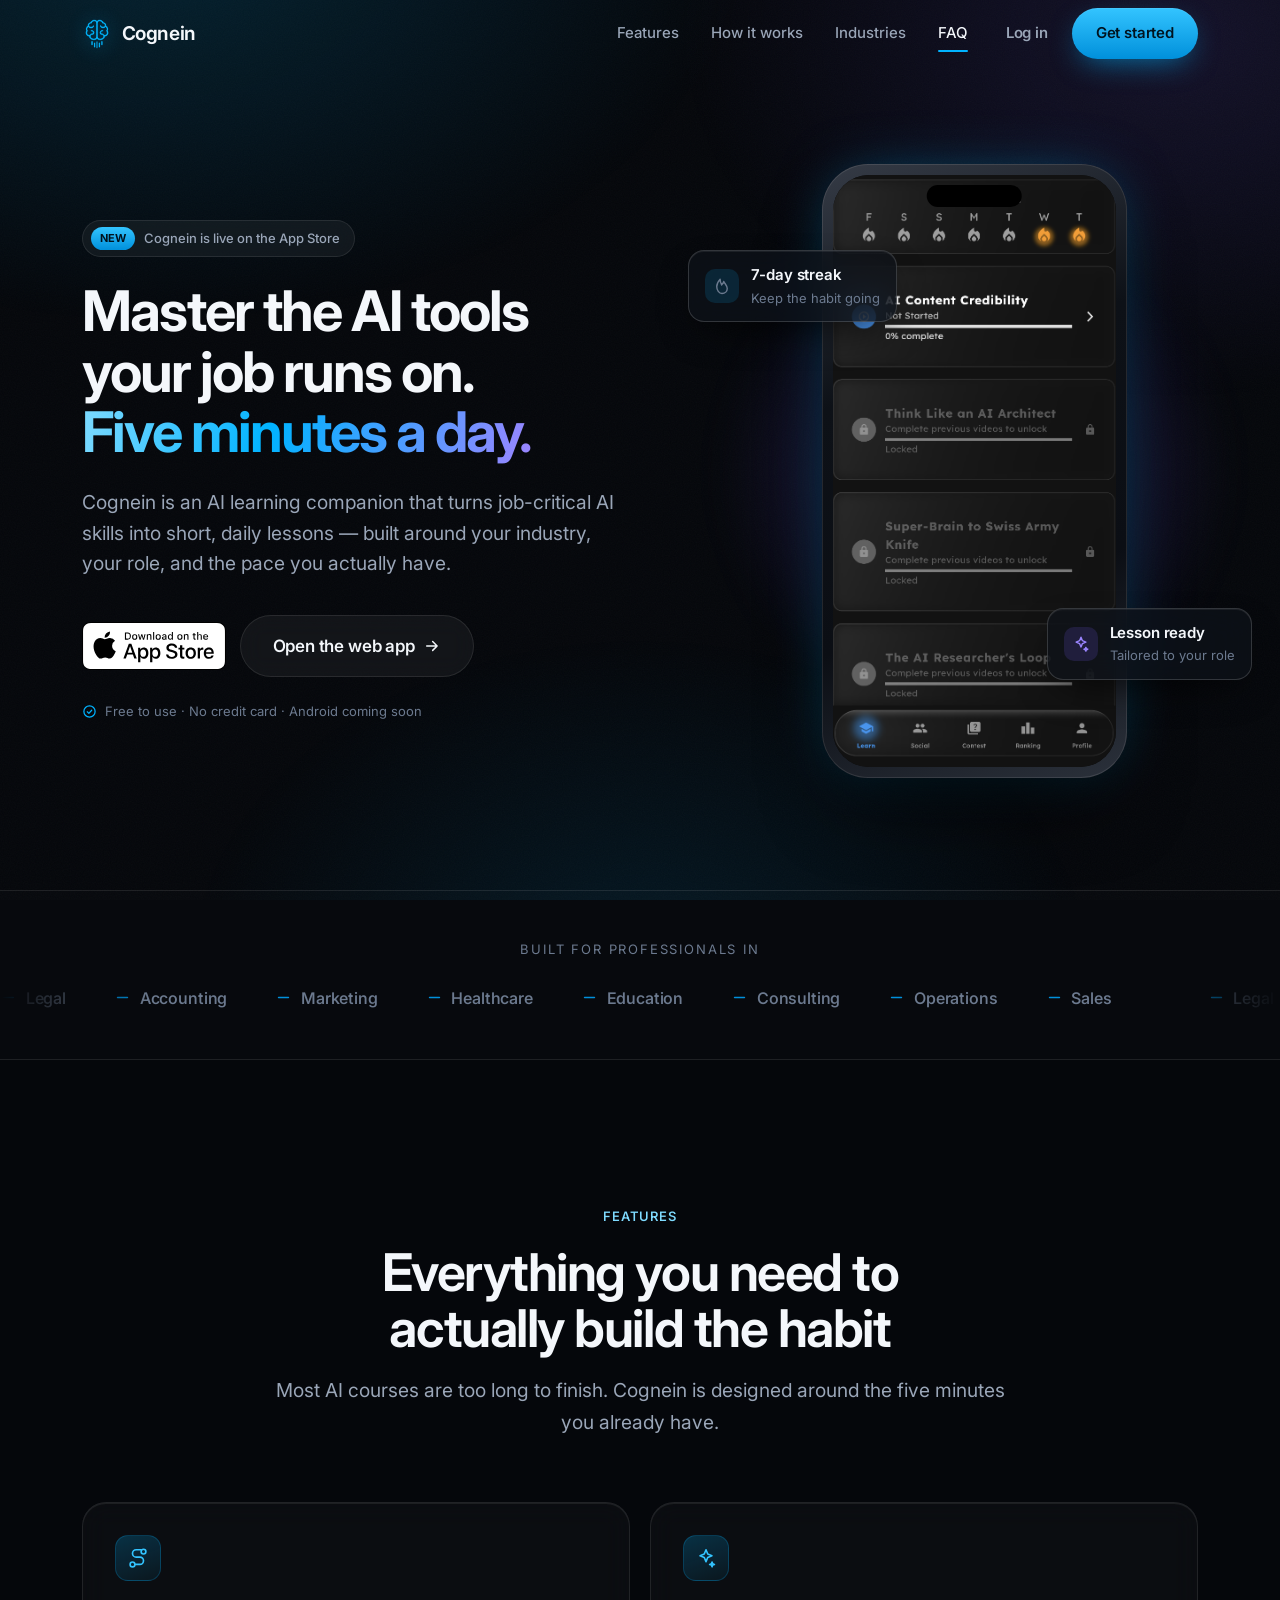
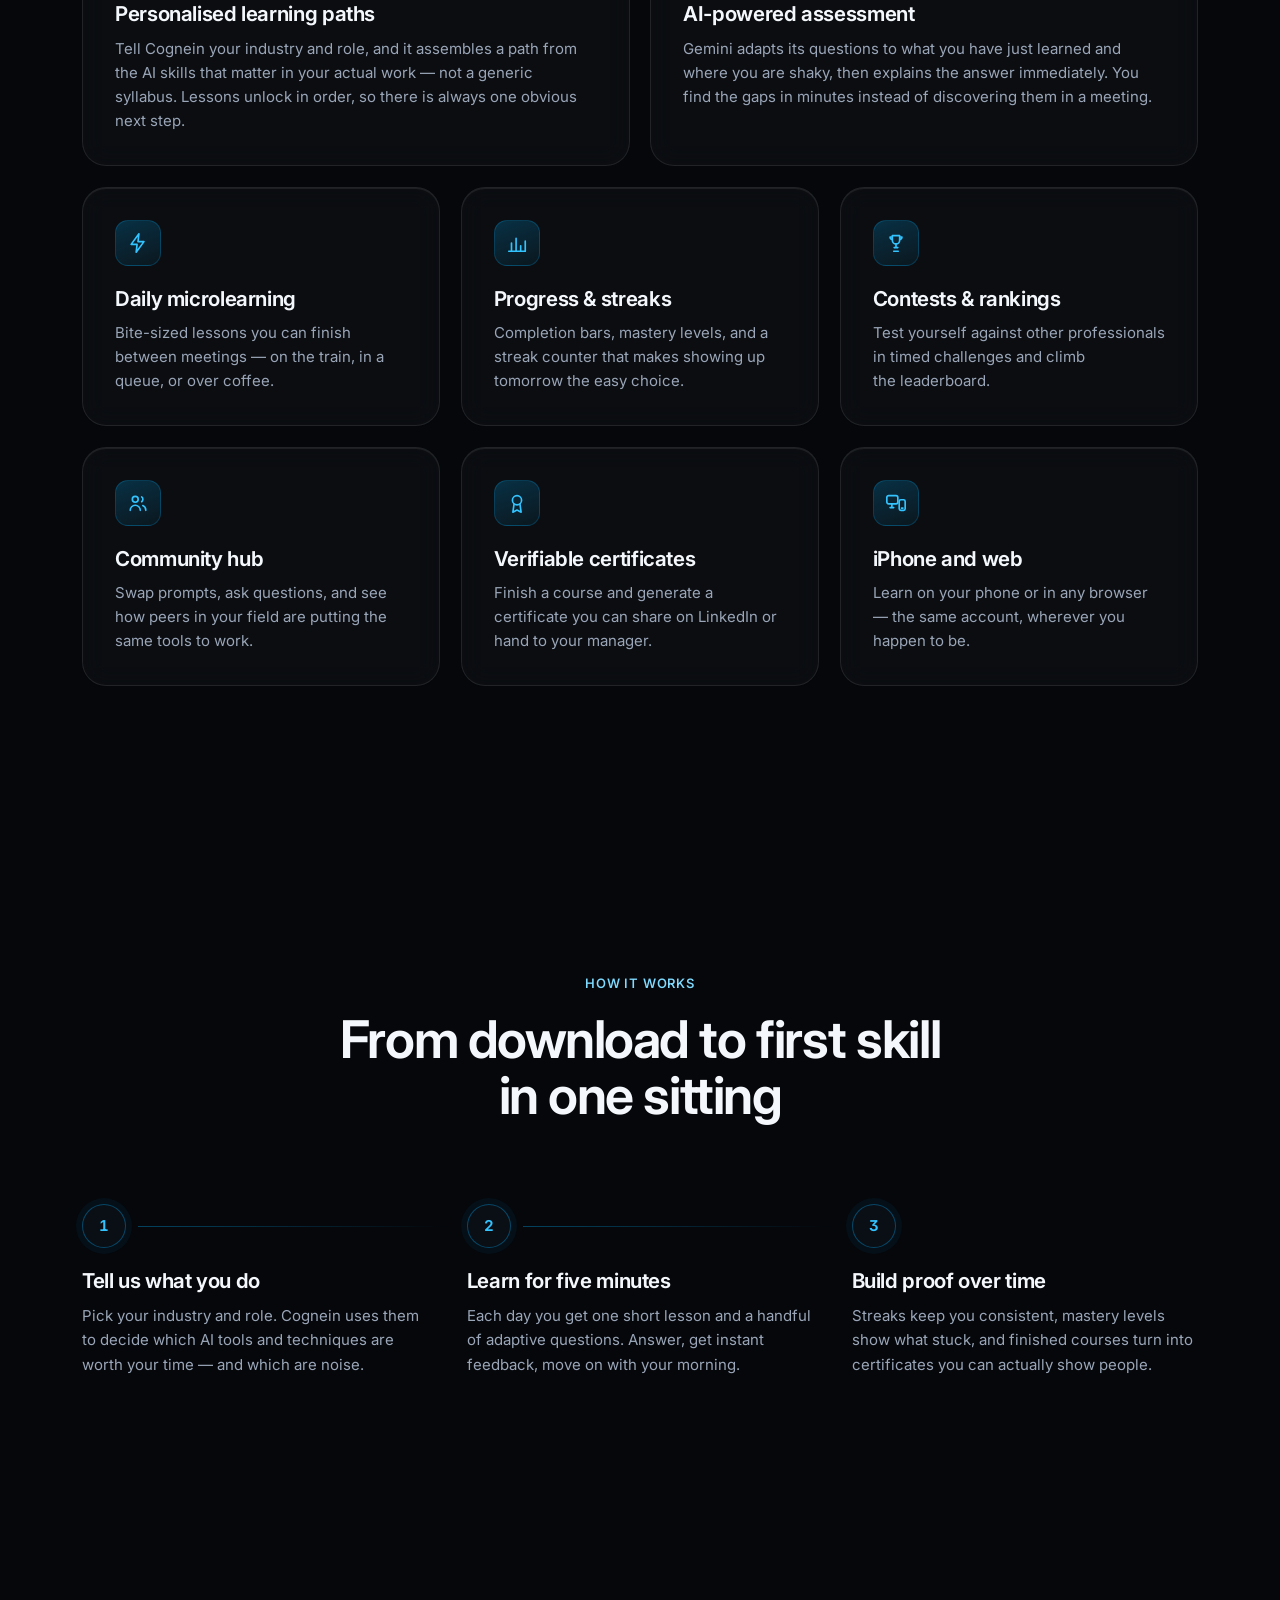
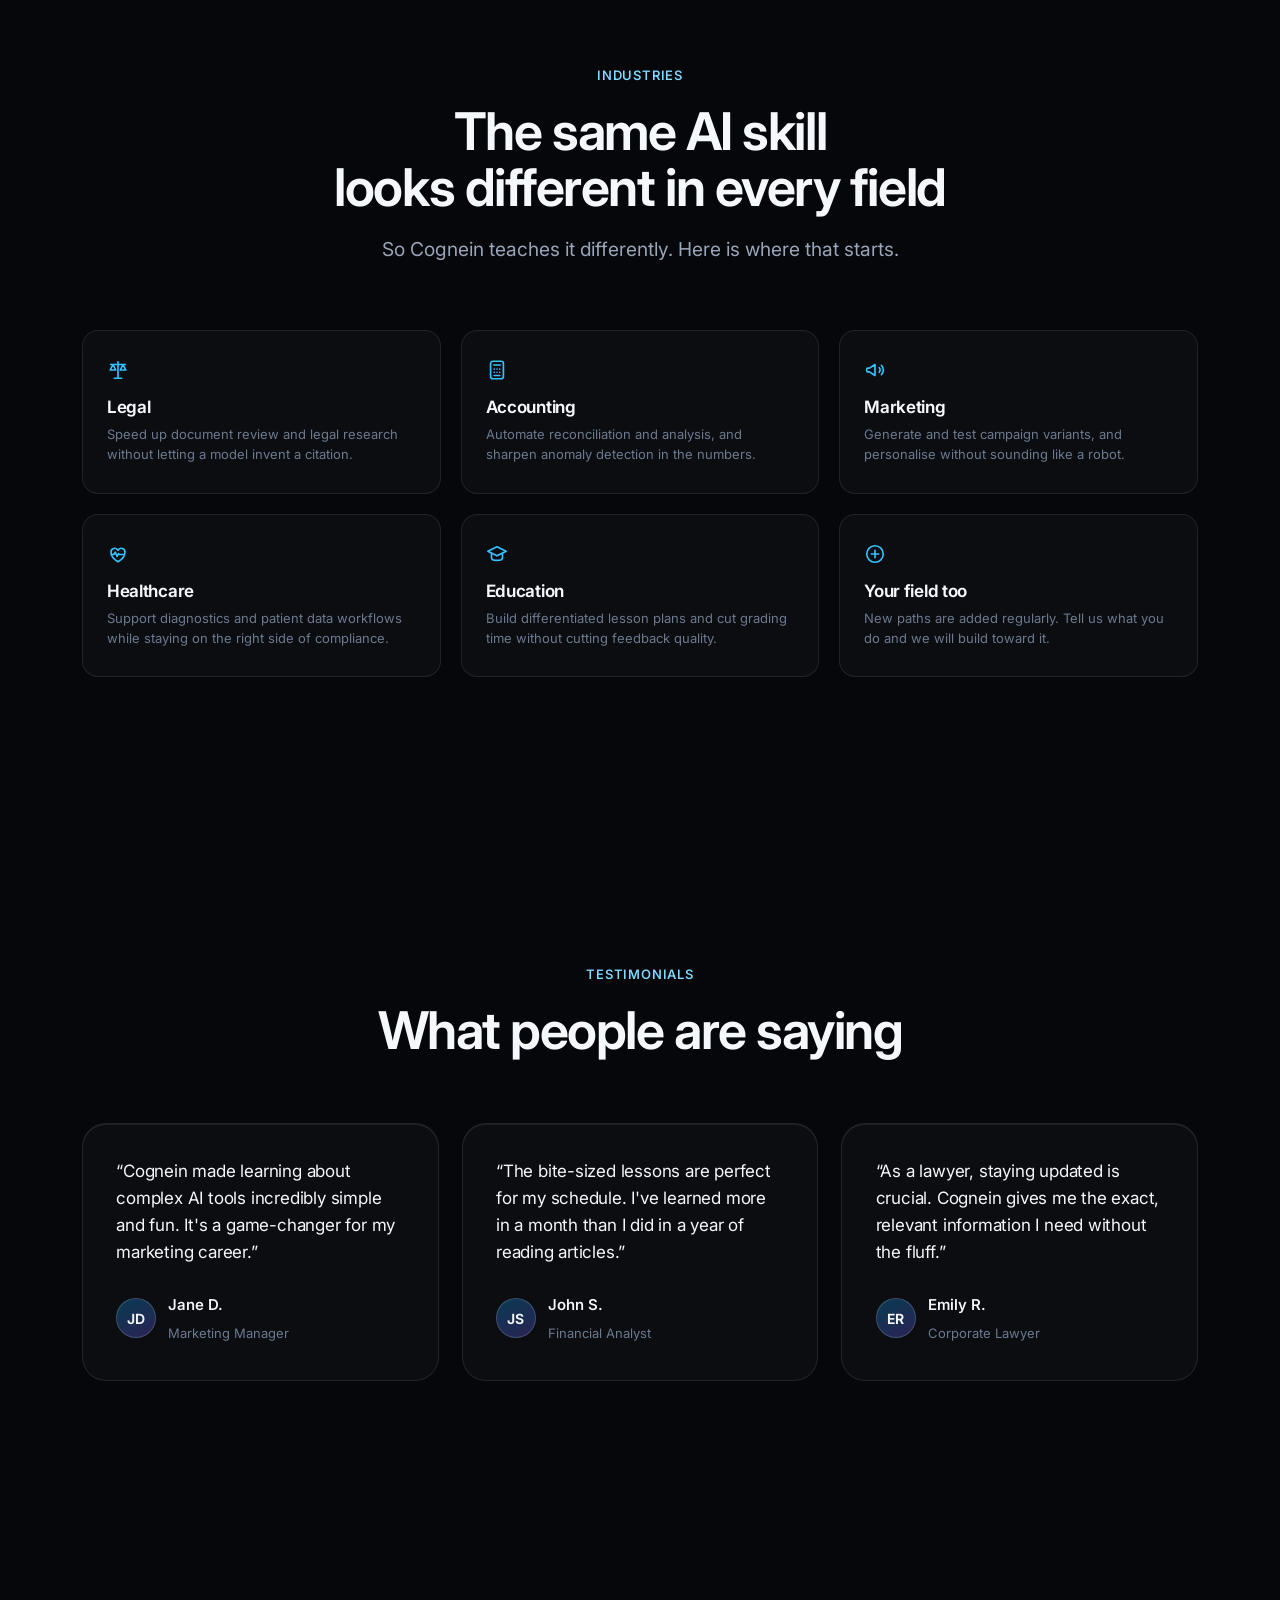
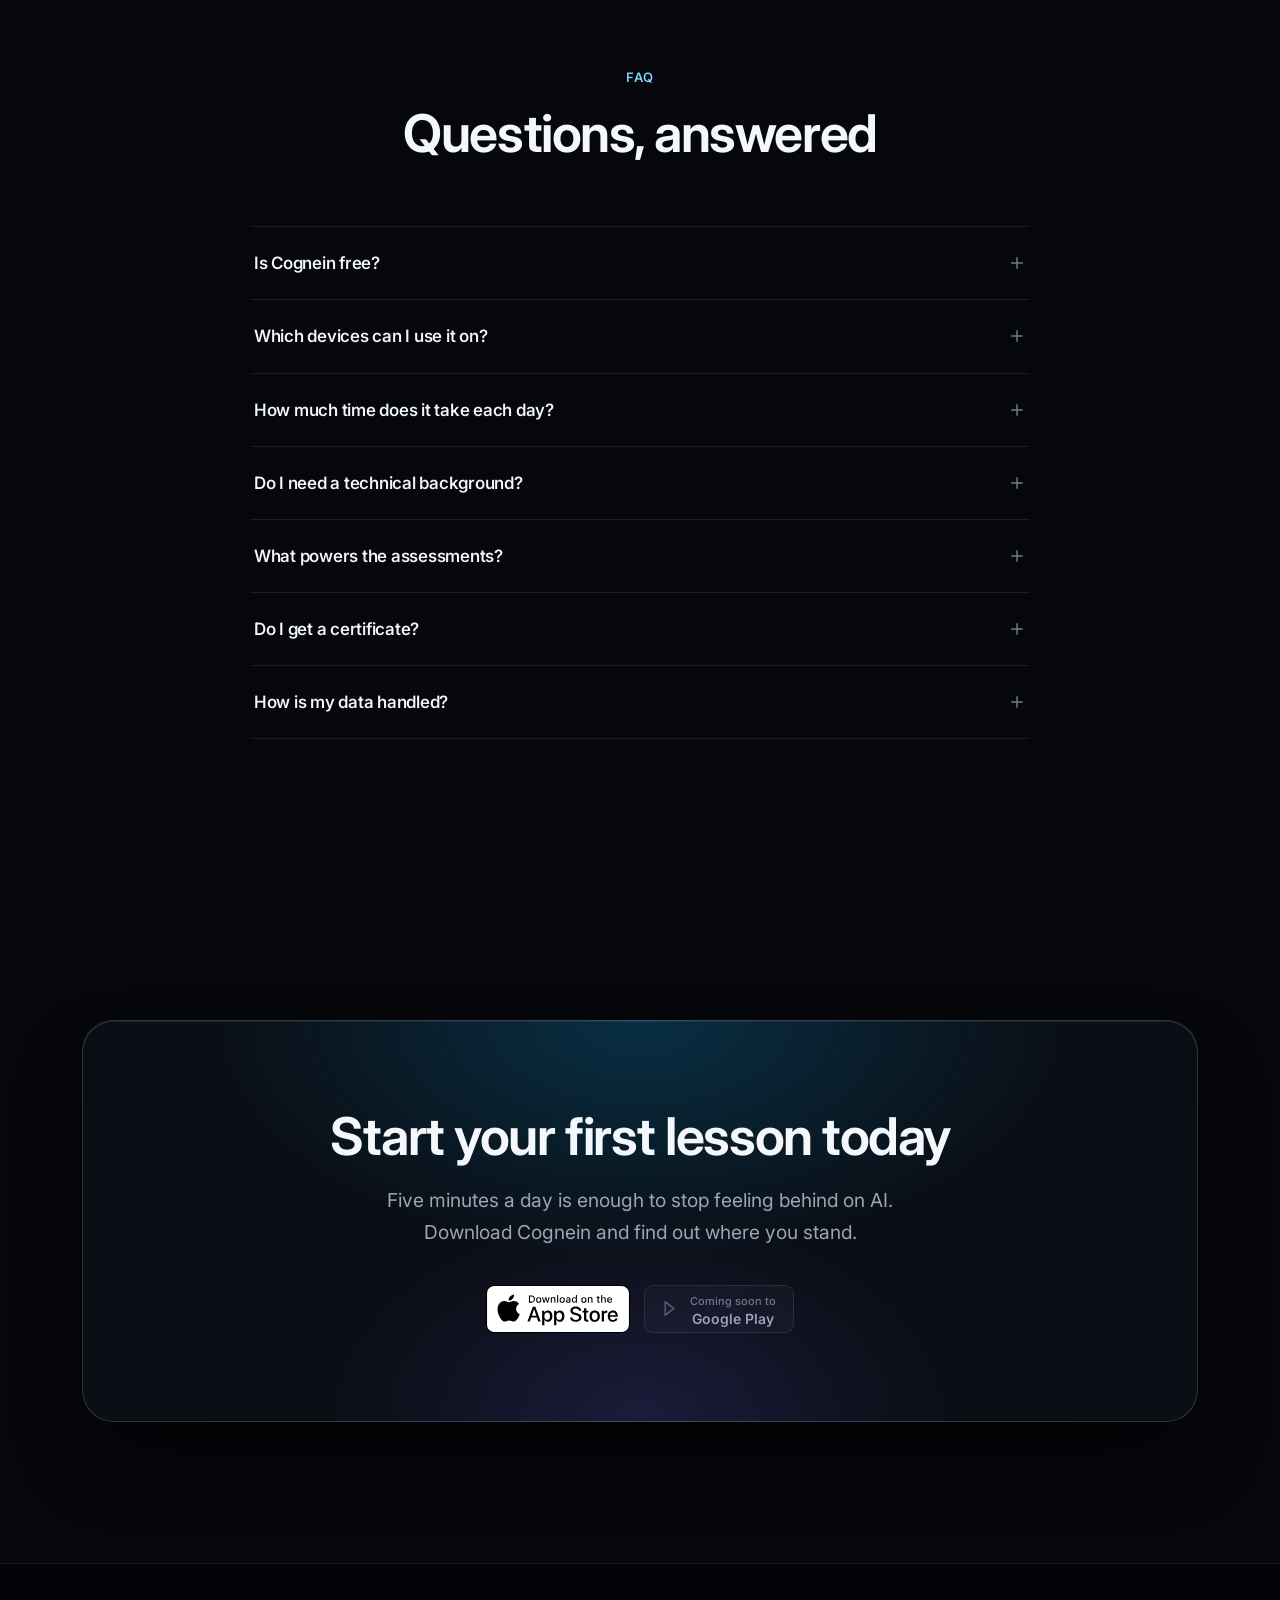
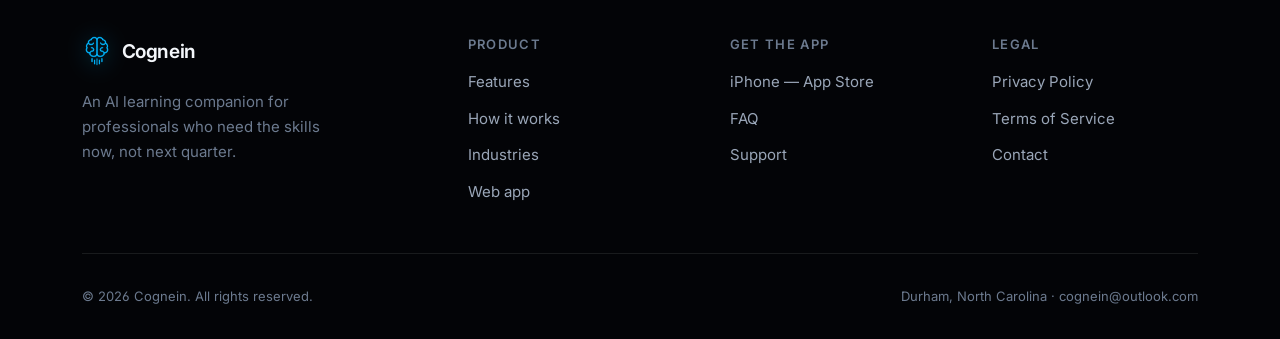
==== commit e61e5b56: "Redesign site with a shared design system Rebuild the landing page and unify the legal pages onto on" ====
--- a/index.html
+++ b/index.html
@@ -1,868 +1,599 @@
 <!DOCTYPE html>
 <html lang="en">
 <head>
-    <meta charset="UTF-8">
-    <meta name="viewport" content="width=device-width, initial-scale=1.0">
-    <title>Cognein - Your AI Learning Companion</title>
-    <meta name="description" content="Cognein is your AI-powered learning companion designed to help professionals master job-critical AI tools through personalized daily microlearning sessions.">
-    <meta name="keywords" content="AI learning, Cognein, professional development, microlearning, AI tools, AI companion">
-    
-    <!-- Open Graph / Social Media Meta Tags -->
-    <meta property="og:type" content="website">
-    <meta property="og:title" content="Cognein - Your AI Learning Companion">
-    <meta property="og:description" content="Master job-critical AI tools through personalized daily microlearning with Cognein">
-    <meta property="og:url" content="https://cognein.com">
-    
-    <link rel="preconnect" href="https://fonts.googleapis.com">
-    <link rel="preconnect" href="https://fonts.gstatic.com" crossorigin>
-    <link href="https://fonts.googleapis.com/css2?family=SF+Pro+Display:wght@300;400;500;600;700&family=Inter:wght@300;400;500;600;700&display=swap" rel="stylesheet">
-    <link rel="stylesheet" href="https://cdnjs.cloudflare.com/ajax/libs/font-awesome/6.4.2/css/all.min.css">
-    
-    <style>
-        :root {
-            --primary-dark: #1d1d1f;
-            --secondary-dark: #2d2d2f;
-            --light-blue: #0071e3;
-            --light-blue-hover: #0077ed;
-            --accent-blue: #00a8ff;
-            --text-primary: #f5f5f7;
-            --text-secondary: #a1a1a6;
-            --background-dark: #000000;
-            --card-bg: rgba(255, 255, 255, 0.03);
-            --card-border: rgba(255, 255, 255, 0.08);
-            --blur-amount: 20px;
-        }
-
-        * {
-            margin: 0;
-            padding: 0;
-            box-sizing: border-box;
-        }
-
-        html {
-            scroll-behavior: smooth;
-            font-size: 16px;
-        }
-
-        body {
-            font-family: 'Inter', -apple-system, BlinkMacSystemFont, 'SF Pro Display', sans-serif;
-            background: var(--background-dark);
-            color: var(--text-primary);
-            line-height: 1.6;
-            overflow-x: hidden;
-            -webkit-font-smoothing: antialiased;
-            -moz-osx-font-smoothing: grayscale;
-        }
-
-        /* Animated gradient background */
-        body::before {
-            content: '';
-            position: fixed;
-            top: 0;
-            left: 0;
-            width: 100%;
-            height: 100%;
-            z-index: -1;
-            background: 
-                radial-gradient(circle at 20% 20%, rgba(0, 113, 227, 0.15) 0%, transparent 50%),
-                radial-gradient(circle at 80% 80%, rgba(0, 168, 255, 0.12) 0%, transparent 50%),
-                radial-gradient(circle at 40% 60%, rgba(0, 113, 227, 0.08) 0%, transparent 50%);
-            animation: gradientShift 20s ease infinite;
-        }
-
-        @keyframes gradientShift {
-            0%, 100% {
-                opacity: 1;
-                transform: scale(1);
-            }
-            50% {
-                opacity: 0.8;
-                transform: scale(1.1);
-            }
-        }
-
-        .container {
-            max-width: 1200px;
-            margin: 0 auto;
-            padding: 0 2rem;
-        }
-
-        /* Header Styles */
-        .header {
-            background: rgba(0, 0, 0, 0.7);
-            backdrop-filter: blur(var(--blur-amount));
-            -webkit-backdrop-filter: blur(var(--blur-amount));
-            position: fixed;
-            width: 100%;
-            top: 0;
-            left: 0;
-            z-index: 1000;
-            border-bottom: 1px solid rgba(255, 255, 255, 0.1);
-            transition: all 0.3s cubic-bezier(0.4, 0, 0.2, 1);
-        }
-
-        .header .container {
-            display: flex;
-            justify-content: space-between;
-            align-items: center;
-            padding: 1rem 2rem;
-        }
-
-        .logo {
-            font-weight: 600;
-            font-size: 1.5rem;
-            color: var(--text-primary);
-            display: flex;
-            align-items: center;
-            transition: opacity 0.3s ease;
-        }
-
-        .logo:hover {
-            opacity: 0.8;
-        }
-
-        .logo img {
-            width: 36px;
-            height: 36px;
-            margin-right: 10px;
-        }
-
-        .nav-links {
-            list-style: none;
-            display: flex;
-            align-items: center;
-            gap: 2rem;
-        }
-
-        .nav-links a {
-            color: var(--text-secondary);
-            text-decoration: none;
-            font-size: 0.9rem;
-            font-weight: 400;
-            transition: color 0.3s cubic-bezier(0.4, 0, 0.2, 1);
-            position: relative;
-        }
-
-        .nav-links a:hover {
-            color: var(--text-primary);
-        }
-
-        .auth-buttons {
-            display: flex;
-            gap: 0.75rem;
-            align-items: center;
-        }
-
-        .btn {
-            display: inline-flex;
-            align-items: center;
-            justify-content: center;
-            padding: 0.625rem 1.25rem;
-            border-radius: 980px;
-            font-weight: 500;
-            font-size: 0.875rem;
-            transition: all 0.3s cubic-bezier(0.4, 0, 0.2, 1);
-            border: none;
-            cursor: pointer;
-            text-decoration: none;
-            letter-spacing: -0.01em;
-        }
-
-        .btn-login {
-            background: transparent;
-            color: var(--light-blue);
-            border: 1.5px solid var(--light-blue);
-        }
-
-        .btn-login:hover {
-            background: rgba(0, 113, 227, 0.1);
-            transform: translateY(-1px);
-        }
-
-        .btn-signup {
-            background: var(--light-blue);
-            color: white;
-        }
-
-        .btn-signup:hover {
-            background: var(--light-blue-hover);
-            transform: translateY(-2px);
-            box-shadow: 0 10px 30px rgba(0, 113, 227, 0.3);
-        }
-
-        .btn-primary {
-            background: var(--light-blue);
-            color: white;
-            padding: 0.875rem 2rem;
-            font-size: 1rem;
-        }
-
-        .btn-primary:hover {
-            background: var(--light-blue-hover);
-            transform: translateY(-2px);
-            box-shadow: 0 15px 35px rgba(0, 113, 227, 0.4);
-        }
-
-        .btn-secondary {
-            background: transparent;
-            color: var(--light-blue);
-            border: 1.5px solid rgba(255, 255, 255, 0.2);
-            padding: 0.875rem 2rem;
-            font-size: 1rem;
-        }
-
-        .btn-secondary:hover {
-            border-color: var(--light-blue);
-            background: rgba(0, 113, 227, 0.1);
-            transform: translateY(-2px);
-        }
-
-        /* Hero Section */
-        .hero {
-            min-height: 100vh;
-            display: flex;
-            align-items: center;
-            justify-content: center;
-            text-align: center;
-            padding: 8rem 0 4rem;
-            position: relative;
-        }
-
-        .hero-content {
-            max-width: 900px;
-            animation: fadeInUp 1s cubic-bezier(0.4, 0, 0.2, 1);
-        }
-
-        @keyframes fadeInUp {
-            from {
-                opacity: 0;
-                transform: translateY(30px);
-            }
-            to {
-                opacity: 1;
-                transform: translateY(0);
-            }
-        }
-
-        .hero h1 {
-            font-size: clamp(2.5rem, 6vw, 4.5rem);
-            font-weight: 700;
-            line-height: 1.1;
-            margin-bottom: 1.5rem;
-            letter-spacing: -0.02em;
-            background: linear-gradient(135deg, #ffffff 0%, #a1a1a6 100%);
-            -webkit-background-clip: text;
-            -webkit-text-fill-color: transparent;
-            background-clip: text;
-        }
-
-        .hero p {
-            font-size: clamp(1rem, 2vw, 1.25rem);
-            color: var(--text-secondary);
-            max-width: 700px;
-            margin: 0 auto 2.5rem;
-            font-weight: 400;
-            line-height: 1.5;
-        }
-
-        .cta-buttons {
-            display: flex;
-            gap: 1rem;
-            justify-content: center;
-            flex-wrap: wrap;
-            margin-bottom: 3rem;
-        }
-
-        /* Download Section */
-        .download-section {
-            background: var(--card-bg);
-            border: 1px solid var(--card-border);
-            border-radius: 24px;
-            padding: 3rem 2rem;
-            margin-top: 4rem;
-            backdrop-filter: blur(var(--blur-amount));
-            -webkit-backdrop-filter: blur(var(--blur-amount));
-            transition: all 0.4s cubic-bezier(0.4, 0, 0.2, 1);
-        }
-
-        .download-section:hover {
-            border-color: rgba(255, 255, 255, 0.15);
-            transform: translateY(-4px);
-        }
-
-        .download-section h3 {
-            font-size: 2rem;
-            margin-bottom: 0.75rem;
-            font-weight: 600;
-        }
-
-        .download-section > p {
-            color: var(--text-secondary);
-            margin-bottom: 2rem;
-        }
-
-        .download-buttons {
-            display: flex;
-            gap: 1.25rem;
-            justify-content: center;
-            flex-wrap: wrap;
-        }
-
-        .app-store-btn,
-        .coming-soon-btn {
-            display: inline-flex;
-            align-items: center;
-            padding: 0.875rem 1.75rem;
-            background: rgba(255, 255, 255, 0.05);
-            border: 1px solid rgba(255, 255, 255, 0.1);
-            border-radius: 12px;
-            color: var(--text-primary);
-            text-decoration: none;
-            transition: all 0.3s cubic-bezier(0.4, 0, 0.2, 1);
-        }
-
-        .app-store-btn:hover {
-            background: rgba(255, 255, 255, 0.08);
-            border-color: rgba(255, 255, 255, 0.2);
-            transform: translateY(-3px);
-            box-shadow: 0 10px 25px rgba(0, 0, 0, 0.3);
-        }
-
-        .coming-soon-btn {
-            opacity: 0.5;
-            cursor: not-allowed;
-        }
-
-        .app-store-btn i,
-        .coming-soon-btn i {
-            font-size: 2rem;
-            margin-right: 0.875rem;
-        }
-
-        .app-store-text {
-            text-align: left;
-        }
-
-        .app-store-text small {
-            font-size: 0.75rem;
-            color: var(--text-secondary);
-            display: block;
-        }
-
-        .app-store-text strong {
-            font-size: 1.125rem;
-            display: block;
-            font-weight: 500;
-        }
-
-        /* Section Styles */
-        section {
-            padding: 6rem 0;
-            position: relative;
-        }
-
-        h2 {
-            font-size: clamp(2rem, 4vw, 3rem);
-            text-align: center;
-            margin-bottom: 3.5rem;
-            font-weight: 700;
-            letter-spacing: -0.02em;
-        }
-
-        h3 {
-            font-size: 1.5rem;
-            margin-bottom: 1rem;
-            font-weight: 600;
-        }
-
-        p {
-            font-size: 1.0625rem;
-            color: var(--text-secondary);
-            line-height: 1.6;
-        }
-
-        /* About Section */
-        .about-content {
-            display: grid;
-            grid-template-columns: 1fr 1fr;
-            gap: 4rem;
-            align-items: center;
-        }
-
-        .about-content > div:first-child {
-            animation: fadeInLeft 0.8s ease-out;
-        }
-
-        .about-content > div:last-child {
-            animation: fadeInRight 0.8s ease-out;
-        }
-
-        @keyframes fadeInLeft {
-            from {
-                opacity: 0;
-                transform: translateX(-30px);
-            }
-            to {
-                opacity: 1;
-                transform: translateX(0);
-            }
-        }
-
-        @keyframes fadeInRight {
-            from {
-                opacity: 0;
-                transform: translateX(30px);
-            }
-            to {
-                opacity: 1;
-                transform: translateX(0);
-            }
-        }
-
-        .about-content img {
-            width: 100%;
-            max-width: 500px;
-            border-radius: 20px;
-            box-shadow: 0 20px 60px rgba(0, 0, 0, 0.5);
-            transition: transform 0.4s cubic-bezier(0.4, 0, 0.2, 1);
-        }
-
-        .about-content img:hover {
-            transform: scale(1.02);
-        }
-
-        /* Features Grid */
-        .features-grid {
-            display: grid;
-            grid-template-columns: repeat(auto-fit, minmax(300px, 1fr));
-            gap: 2rem;
-        }
-
-        .feature-card {
-            background: var(--card-bg);
-            border: 1px solid var(--card-border);
-            border-radius: 20px;
-            padding: 2.5rem 2rem;
-            text-align: center;
-            backdrop-filter: blur(var(--blur-amount));
-            -webkit-backdrop-filter: blur(var(--blur-amount));
-            transition: all 0.4s cubic-bezier(0.4, 0, 0.2, 1);
-        }
-
-        .feature-card:hover {
-            transform: translateY(-8px);
-            border-color: rgba(0, 113, 227, 0.3);
-            box-shadow: 0 20px 40px rgba(0, 113, 227, 0.15);
-        }
-
-        .feature-card i {
-            font-size: 3rem;
-            color: var(--light-blue);
-            margin-bottom: 1.5rem;
-            transition: transform 0.3s ease;
-        }
-
-        .feature-card:hover i {
-            transform: scale(1.1);
-        }
-
-        .feature-card h3 {
-            color: var(--text-primary);
-            margin-bottom: 0.75rem;
-        }
-
-        .feature-card p {
-            font-size: 1rem;
-        }
-
-        /* Industries & Testimonials Grid */
-        .industries-grid,
-        .testimonials-grid {
-            display: grid;
-            grid-template-columns: repeat(auto-fit, minmax(250px, 1fr));
-            gap: 2rem;
-        }
-
-        .industry-card,
-        .testimonial-card {
-            background: var(--card-bg);
-            border: 1px solid var(--card-border);
-            border-radius: 20px;
-            padding: 2.5rem 2rem;
-            text-align: center;
-            backdrop-filter: blur(var(--blur-amount));
-            -webkit-backdrop-filter: blur(var(--blur-amount));
-            transition: all 0.4s cubic-bezier(0.4, 0, 0.2, 1);
-        }
-
-        .industry-card:hover,
-        .testimonial-card:hover {
-            transform: translateY(-8px);
-            border-color: rgba(255, 255, 255, 0.15);
-        }
-
-        .industry-card h3 {
-            color: var(--light-blue);
-            margin-bottom: 1rem;
-        }
-
-        .testimonial-card p {
-            font-style: italic;
-            margin-bottom: 1.5rem;
-            color: var(--text-primary);
-        }
-
-        .testimonial-card p.author {
-            font-style: normal;
-            font-weight: 600;
-            color: var(--light-blue);
-            margin-top: 1rem;
-        }
-
-        /* Footer */
-        .footer {
-            background: rgba(0, 0, 0, 0.8);
-            border-top: 1px solid rgba(255, 255, 255, 0.1);
-            text-align: center;
-            padding: 3rem 2rem;
-            margin-top: 4rem;
-        }
-
-        .footer-content {
-            display: flex;
-            flex-direction: column;
-            align-items: center;
-            gap: 1.5rem;
-        }
-
-        .footer-links {
-            display: flex;
-            gap: 2rem;
-            flex-wrap: wrap;
-            justify-content: center;
-        }
-
-        .footer-links a {
-            color: var(--text-secondary);
-            text-decoration: none;
-            transition: color 0.3s ease;
-        }
-
-        .footer-links a:hover {
-            color: var(--light-blue);
-        }
-
-        .footer p {
-            color: var(--text-secondary);
-            font-size: 0.9rem;
-        }
-
-        .footer a {
-            color: var(--light-blue);
-            text-decoration: none;
-        }
-
-        .footer a:hover {
-            text-decoration: underline;
-        }
-
-        /* Responsive Design */
-        @media (max-width: 768px) {
-            .container {
-                padding: 0 1.25rem;
-            }
-
-            .header .container {
-                padding: 0.875rem 1.25rem;
-            }
-
-            .nav-links {
-                display: none;
-            }
-
-            .hero {
-                padding: 6rem 0 3rem;
-            }
-
-            .hero h1 {
-                font-size: 2.5rem;
-            }
-
-            .hero p {
-                font-size: 1rem;
-            }
-
-            .cta-buttons {
-                flex-direction: column;
-                width: 100%;
-            }
-
-            .btn {
-                width: 100%;
-                max-width: 300px;
-            }
-
-            .about-content {
-                grid-template-columns: 1fr;
-                text-align: center;
-                gap: 2rem;
-            }
-
-            .about-content img {
-                order: -1;
-                margin: 0 auto;
-            }
-
-            .download-section {
-                padding: 2rem 1.5rem;
-            }
-
-            .download-buttons {
-                flex-direction: column;
-            }
-
-            .app-store-btn,
-            .coming-soon-btn {
-                width: 100%;
-                max-width: 300px;
-            }
-
-            section {
-                padding: 4rem 0;
-            }
-
-            h2 {
-                margin-bottom: 2.5rem;
-            }
-
-            .footer-links {
-                flex-direction: column;
-                gap: 1rem;
-            }
-        }
-
-        /* Smooth scroll indicator */
-        @media (prefers-reduced-motion: no-preference) {
-            html {
-                scroll-behavior: smooth;
-            }
-        }
-
-        /* Accessibility improvements */
-        .btn:focus,
-        a:focus {
-            outline: 2px solid var(--light-blue);
-            outline-offset: 2px;
-        }
-
-        /* Loading animation */
-        @keyframes pulse {
-            0%, 100% {
-                opacity: 1;
-            }
-            50% {
-                opacity: 0.5;
-            }
-        }
-    </style>
+<meta charset="UTF-8">
+<meta name="viewport" content="width=device-width, initial-scale=1">
+<title>Cognein — Master AI tools in five minutes a day</title>
+<meta name="description" content="Cognein is an AI learning companion that turns job-critical AI skills into short daily lessons, personalised to your industry and role. Free on iPhone.">
+<meta name="theme-color" content="#05070B">
+<meta name="color-scheme" content="dark">
+<link rel="canonical" href="https://cognein.com/">
+
+<!-- Social -->
+<meta property="og:type" content="website">
+<meta property="og:site_name" content="Cognein">
+<meta property="og:title" content="Cognein — Master AI tools in five minutes a day">
+<meta property="og:description" content="Short daily AI lessons, personalised to your industry and role. Free on iPhone.">
+<meta property="og:url" content="https://cognein.com/">
+<meta property="og:image" content="https://cognein.com/assets/og-image.jpg">
+<meta property="og:image:width" content="1200">
+<meta property="og:image:height" content="630">
+<meta property="og:image:alt" content="Cognein — your AI learning companion">
+<meta name="twitter:card" content="summary_large_image">
+<meta name="twitter:title" content="Cognein — Master AI tools in five minutes a day">
+<meta name="twitter:description" content="Short daily AI lessons, personalised to your industry and role. Free on iPhone.">
+<meta name="twitter:image" content="https://cognein.com/assets/og-image.jpg">
+
+<!-- Icons -->
+<link rel="icon" href="assets/favicon-32.png" sizes="32x32">
+<link rel="apple-touch-icon" href="assets/apple-touch-icon.png">
+<link rel="manifest" href="site.webmanifest">
+
+<!-- Type -->
+<link rel="preconnect" href="https://fonts.googleapis.com">
+<link rel="preconnect" href="https://fonts.gstatic.com" crossorigin>
+<link href="https://fonts.googleapis.com/css2?family=Inter:opsz,wght@14..32,300..700&display=swap" rel="stylesheet">
+
+<link rel="stylesheet" href="styles.css">
+<script>document.documentElement.classList.add('js');</script>
 </head>
 <body>
-    <header class="header">
-        <div class="container">
-            <a href="index.html" class="logo">
-                <img src="app_logo.png" alt="Cognein Logo">
-                Cognein
-            </a>
-            <nav>
-                <ul class="nav-links">
-                    <li><a href="index.html#home">Home</a></li>
-                    <li><a href="index.html#about">About</a></li>
-                    <li><a href="index.html#features">Features</a></li>
-                    <li><a href="privacy.html">Privacy Policy</a></li>
-                    <li><a href="terms.html">Terms of Service</a></li>
-                    <li class="auth-buttons">
-                        <a href="https://app.cognein.com" class="btn btn-login">Login</a>
-                        <a href="https://app.cognein.com" class="btn btn-signup">Sign Up</a>
-                    </li>
-                </ul>
-            </nav>
+
+<a class="skip-link" href="#main">Skip to content</a>
+
+<header class="header" data-header>
+  <div class="container">
+    <a class="brand" href="index.html" aria-label="Cognein home">
+      <img src="assets/logo-96.png" alt="" width="30" height="30">
+      Cognein
+    </a>
+
+    <nav class="nav" data-nav aria-label="Primary">
+      <a href="#features">Features</a>
+      <a href="#how">How it works</a>
+      <a href="#industries">Industries</a>
+      <a href="#faq">FAQ</a>
+    </nav>
+
+    <div class="header-actions">
+      <a class="btn btn--quiet" href="https://app.cognein.com">Log in</a>
+      <a class="btn btn--primary" href="https://app.cognein.com">Get started</a>
+      <button class="nav-toggle" data-nav-toggle type="button" aria-expanded="false" aria-controls="mobile-nav" aria-label="Toggle menu">
+        <span></span><span></span><span></span>
+      </button>
+    </div>
+  </div>
+</header>
+
+<div class="mobile-nav" id="mobile-nav" data-mobile-nav>
+  <a href="#features">Features</a>
+  <a href="#how">How it works</a>
+  <a href="#industries">Industries</a>
+  <a href="#faq">FAQ</a>
+  <a href="privacy.html">Privacy</a>
+  <a href="terms.html">Terms</a>
+  <a class="btn btn--primary" href="https://app.cognein.com">Get started free</a>
+</div>
+
+<main id="main">
+
+  <!-- ============================================================ HERO -->
+  <section class="hero" id="home">
+    <div class="container hero-grid">
+      <div>
+        <a class="pill" href="https://apps.apple.com/us/app/evolve-ai/id6754223888" target="_blank" rel="noopener" data-reveal>
+          <span class="pill__tag">NEW</span>
+          Cognein is live on the App Store
+        </a>
+
+        <h1 data-reveal style="--reveal-delay:80ms">
+          Master the AI tools<br>
+          your job runs on.<br>
+          <span class="gradient-text">Five minutes a day.</span>
+        </h1>
+
+        <p class="lead" data-reveal style="--reveal-delay:160ms">
+          Cognein is an AI learning companion that turns job-critical AI skills into short,
+          daily lessons — built around your industry, your role, and the pace you actually have.
+        </p>
+
+        <div class="hero-cta" data-reveal style="--reveal-delay:240ms">
+          <a class="store-badge" href="https://apps.apple.com/us/app/evolve-ai/id6754223888" target="_blank" rel="noopener">
+            <img src="assets/app-store-badge.svg" alt="Download Cognein on the App Store" width="143" height="48">
+          </a>
+          <a class="btn btn--ghost btn--lg" href="https://app.cognein.com">
+            Open the web app
+            <svg viewBox="0 0 24 24" fill="none" stroke="currentColor" stroke-width="2" stroke-linecap="round" stroke-linejoin="round" aria-hidden="true"><path d="M5 12h14M13 6l6 6-6 6"/></svg>
+          </a>
         </div>
-    </header>
-
-    <main>
-        <section id="home" class="hero">
-            <div class="hero-content">
-                <h1>Your AI Learning Companion for Career Growth</h1>
-                <p>Cognein is your personalized AI-powered learning companion that helps professionals master job-critical AI tools through engaging daily microlearning sessions tailored to your industry and role.</p>
-                <div class="cta-buttons">
-                    <a href="https://app.cognein.com" class="btn btn-primary">Get Started Free</a>
-                    <a href="#about" class="btn btn-secondary">Learn More</a>
-                </div>
-                
-                <div class="download-section">
-                    <h3>Download Cognein Now</h3>
-                    <p>Available on mobile - learn anywhere, anytime</p>
-                    <div class="download-buttons">
-                        <a href="https://apps.apple.com/us/app/evolve-ai/id6754223888" class="app-store-btn" target="_blank">
-                            <i class="fab fa-apple"></i>
-                            <div class="app-store-text">
-                                <small>Download on the</small>
-                                <strong>App Store</strong>
-                            </div>
-                        </a>
-                        <div class="coming-soon-btn">
-                            <i class="fab fa-google-play"></i>
-                            <div class="app-store-text">
-                                <small>Coming Soon to</small>
-                                <strong>Google Play</strong>
-                            </div>
-                        </div>
-                    </div>
-                </div>
-            </div>
-        </section>
-
-        <section id="about">
-            <div class="container">
-                <h2>About Cognein</h2>
-                <div class="about-content">
-                    <div>
-                        <h3>Your AI Learning Companion</h3>
-                        <p>Cognein is an AI-powered learning companion that transforms how professionals master AI tools. Through personalized learning paths, daily microlearning modules, and AI-driven assessments, we make learning engaging, effective, and perfectly suited to your career.</p>
-                        <h3>Our Mission</h3>
-                        <p>Our mission is to democratize AI education and make it accessible, engaging, and effective for everyone. We believe AI literacy is a critical skill across all industries and career paths—not just for tech professionals.</p>
-                    </div>
-                    <div>
-                        <img src="app-screenshot.png" alt="Cognein app interface showing personalized learning">
-                    </div>
-                </div>
-            </div>
-        </section>
-
-        <section id="features">
-            <div class="container">
-                <h2>Why Choose Cognein?</h2>
-                <div class="features-grid">
-                    <div class="feature-card">
-                        <i class="fas fa-route"></i>
-                        <h3>Personalized Learning Paths</h3>
-                        <p>Tailored content based on your industry and role to ensure maximum relevance and impact for your career.</p>
-                    </div>
-                    <div class="feature-card">
-                        <i class="fas fa-lightbulb"></i>
-                        <h3>Daily Microlearning</h3>
-                        <p>Learn at your own pace with bite-sized, engaging lessons that seamlessly fit into your busy schedule.</p>
-                    </div>
-                    <div class="feature-card">
-                        <i class="fas fa-brain"></i>
-                        <h3>AI-Powered Assessment</h3>
-                        <p>Gemini AI provides adaptive questioning and instant feedback to accelerate your learning journey.</p>
-                    </div>
-                    <div class="feature-card">
-                        <i class="fas fa-chart-line"></i>
-                        <h3>Progress Tracking</h3>
-                        <p>Visual indicators of completion and mastery levels help you stay motivated and achieve your goals.</p>
-                    </div>
-                    <div class="feature-card">
-                        <i class="fas fa-users"></i>
-                        <h3>Community Hub</h3>
-                        <p>Connect with other professionals, share insights, ask questions, and grow your network.</p>
-                    </div>
-                    <div class="feature-card">
-                        <i class="fas fa-certificate"></i>
-                        <h3>Professional Certificates</h3>
-                        <p>Generate verifiable certificates upon course completion to showcase your new skills to employers.</p>
-                    </div>
-                </div>
-            </div>
-        </section>
-        
-        <section id="industries">
-            <div class="container">
-                <h2>For Professionals In Every Industry</h2>
-                <div class="industries-grid">
-                    <div class="industry-card">
-                        <h3>Legal</h3>
-                        <p>Automate document review and legal research with AI-powered tools.</p>
-                    </div>
-                    <div class="industry-card">
-                        <h3>Accounting</h3>
-                        <p>Streamline financial analysis and enhance fraud detection capabilities.</p>
-                    </div>
-                    <div class="industry-card">
-                        <h3>Marketing</h3>
-                        <p>Optimize campaigns and create personalized customer experiences.</p>
-                    </div>
-                    <div class="industry-card">
-                        <h3>Healthcare</h3>
-                        <p>Enhance diagnostics and improve patient data management systems.</p>
-                    </div>
-                    <div class="industry-card">
-                        <h3>Education</h3>
-                        <p>Create personalized learning plans and automate grading processes.</p>
-                    </div>
-                </div>
-            </div>
-        </section>
-
-        <section id="testimonials">
-            <div class="container">
-                <h2>Trusted by Professionals</h2>
-                <div class="testimonials-grid">
-                    <div class="testimonial-card">
-                        <p>"Cognein made learning about complex AI tools incredibly simple and fun. It's a game-changer for my marketing career!"</p>
-                        <p class="author">- Jane D., Marketing Manager</p>
-                    </div>
-                    <div class="testimonial-card">
-                        <p>"The bite-sized lessons are perfect for my busy schedule. I've learned more in a month than I did in a year of reading articles."</p>
-                        <p class="author">- John S., Financial Analyst</p>
-                    </div>
-                    <div class="testimonial-card">
-                        <p>"As a lawyer, staying updated is crucial. Cognein provides the exact, relevant information I need without the fluff."</p>
-                        <p class="author">- Emily R., Corporate Lawyer</p>
-                    </div>
-                </div>
-            </div>
-        </section>
-
-        <section id="cta-final">
-            <div class="container" style="text-align: center;">
-                <h2>Ready to Transform Your Career with AI?</h2>
-                <p style="max-width: 600px; margin: 0 auto 2rem auto; font-size: 1.2rem;">Join thousands of professionals who are already mastering AI tools with Cognein.</p>
-                <div class="cta-buttons">
-                    <a href="https://app.cognein.com" class="btn btn-primary" style="font-size: 1.2rem; padding: 1rem 2rem;">Start Learning Today</a>
-                </div>
-                <div class="download-buttons" style="margin-top: 2rem;">
-                    <a href="https://apps.apple.com/us/app/evolve-ai/id6754223888" class="app-store-btn" target="_blank">
-                        <i class="fab fa-apple"></i>
-                        <div class="app-store-text">
-                            <small>Download on the</small>
-                            <strong>App Store</strong>
-                        </div>
-                    </a>
-                    <div class="coming-soon-btn">
-                        <i class="fab fa-google-play"></i>
-                        <div class="app-store-text">
-                            <small>Coming Soon to</small>
-                            <strong>Google Play</strong>
-                        </div>
-                    </div>
-                </div>
-            </div>
-        </section>
-    </main>
-
-    <footer class="footer">
-        <div class="container footer-content">
-            <div class="footer-links">
-                <a href="privacy.html">Privacy Policy</a>
-                <a href="terms.html">Terms of Service</a>
-                <a href="https://app.cognein.com">Web App</a>
-            </div>
-            <p>Contact Us: <a href="mailto:cognein@outlook.com">cognein@outlook.com</a></p>
-            <p>&copy; 2025 Cognein. All rights reserved.</p>
+
+        <p class="hero-note" data-reveal style="--reveal-delay:300ms">
+          <svg viewBox="0 0 24 24" fill="none" stroke="currentColor" stroke-width="2" stroke-linecap="round" stroke-linejoin="round" aria-hidden="true"><circle cx="12" cy="12" r="9"/><path d="M8.5 12.5l2.5 2.5 4.5-5"/></svg>
+          Free to use · No credit card · Android coming soon
+        </p>
+      </div>
+
+      <div class="device-stage" data-reveal style="--reveal-delay:200ms">
+        <div class="float-card float-card--a">
+          <span class="float-card__icon">
+            <svg viewBox="0 0 24 24" fill="none" stroke="currentColor" stroke-width="1.9" stroke-linecap="round" stroke-linejoin="round" aria-hidden="true"><path d="M12 22c4 0 7-2.8 7-6.6 0-4-3.1-6-4.6-9.4-.5 2.5-1.9 3.5-2.9 4.5C10 8 9.5 5.5 9.5 3 7 5.6 5 8.6 5 13.1 5 17.4 8 22 12 22z"/></svg>
+          </span>
+          <div>
+            <strong>7-day streak</strong>
+            <span>Keep the habit going</span>
+          </div>
         </div>
-    </footer>
+
+        <div class="device">
+          <div class="device__island" aria-hidden="true"></div>
+          <div class="device__screen">
+            <img src="assets/app-screen.png" alt="The Cognein app showing a learning streak and a course list with progress indicators" width="663" height="1335" fetchpriority="high">
+          </div>
+        </div>
+
+        <div class="float-card float-card--b">
+          <span class="float-card__icon">
+            <svg viewBox="0 0 24 24" fill="none" stroke="currentColor" stroke-width="1.9" stroke-linecap="round" stroke-linejoin="round" aria-hidden="true"><path d="M12 3l1.9 4.6L18.5 9.5l-4.6 1.9L12 16l-1.9-4.6L5.5 9.5l4.6-1.9L12 3z"/><path d="M18.5 16.5l.7 1.8 1.8.7-1.8.7-.7 1.8-.7-1.8-1.8-.7 1.8-.7.7-1.8z"/></svg>
+          </span>
+          <div>
+            <strong>Lesson ready</strong>
+            <span>Tailored to your role</span>
+          </div>
+        </div>
+      </div>
+    </div>
+  </section>
+
+  <!-- ======================================================== MARQUEE -->
+  <div class="marquee-section">
+    <p class="marquee-label">Built for professionals in</p>
+    <div class="marquee" aria-hidden="true">
+      <ul class="marquee__track">
+        <li class="marquee__item"><svg viewBox="0 0 24 24" fill="none" stroke="currentColor" stroke-width="2" stroke-linecap="round" stroke-linejoin="round"><path d="M5 12h14"/></svg>Legal</li>
+        <li class="marquee__item"><svg viewBox="0 0 24 24" fill="none" stroke="currentColor" stroke-width="2" stroke-linecap="round" stroke-linejoin="round"><path d="M5 12h14"/></svg>Accounting</li>
+        <li class="marquee__item"><svg viewBox="0 0 24 24" fill="none" stroke="currentColor" stroke-width="2" stroke-linecap="round" stroke-linejoin="round"><path d="M5 12h14"/></svg>Marketing</li>
+        <li class="marquee__item"><svg viewBox="0 0 24 24" fill="none" stroke="currentColor" stroke-width="2" stroke-linecap="round" stroke-linejoin="round"><path d="M5 12h14"/></svg>Healthcare</li>
+        <li class="marquee__item"><svg viewBox="0 0 24 24" fill="none" stroke="currentColor" stroke-width="2" stroke-linecap="round" stroke-linejoin="round"><path d="M5 12h14"/></svg>Education</li>
+        <li class="marquee__item"><svg viewBox="0 0 24 24" fill="none" stroke="currentColor" stroke-width="2" stroke-linecap="round" stroke-linejoin="round"><path d="M5 12h14"/></svg>Consulting</li>
+        <li class="marquee__item"><svg viewBox="0 0 24 24" fill="none" stroke="currentColor" stroke-width="2" stroke-linecap="round" stroke-linejoin="round"><path d="M5 12h14"/></svg>Operations</li>
+        <li class="marquee__item"><svg viewBox="0 0 24 24" fill="none" stroke="currentColor" stroke-width="2" stroke-linecap="round" stroke-linejoin="round"><path d="M5 12h14"/></svg>Sales</li>
+      </ul>
+      <ul class="marquee__track">
+        <li class="marquee__item"><svg viewBox="0 0 24 24" fill="none" stroke="currentColor" stroke-width="2" stroke-linecap="round" stroke-linejoin="round"><path d="M5 12h14"/></svg>Legal</li>
+        <li class="marquee__item"><svg viewBox="0 0 24 24" fill="none" stroke="currentColor" stroke-width="2" stroke-linecap="round" stroke-linejoin="round"><path d="M5 12h14"/></svg>Accounting</li>
+        <li class="marquee__item"><svg viewBox="0 0 24 24" fill="none" stroke="currentColor" stroke-width="2" stroke-linecap="round" stroke-linejoin="round"><path d="M5 12h14"/></svg>Marketing</li>
+        <li class="marquee__item"><svg viewBox="0 0 24 24" fill="none" stroke="currentColor" stroke-width="2" stroke-linecap="round" stroke-linejoin="round"><path d="M5 12h14"/></svg>Healthcare</li>
+        <li class="marquee__item"><svg viewBox="0 0 24 24" fill="none" stroke="currentColor" stroke-width="2" stroke-linecap="round" stroke-linejoin="round"><path d="M5 12h14"/></svg>Education</li>
+        <li class="marquee__item"><svg viewBox="0 0 24 24" fill="none" stroke="currentColor" stroke-width="2" stroke-linecap="round" stroke-linejoin="round"><path d="M5 12h14"/></svg>Consulting</li>
+        <li class="marquee__item"><svg viewBox="0 0 24 24" fill="none" stroke="currentColor" stroke-width="2" stroke-linecap="round" stroke-linejoin="round"><path d="M5 12h14"/></svg>Operations</li>
+        <li class="marquee__item"><svg viewBox="0 0 24 24" fill="none" stroke="currentColor" stroke-width="2" stroke-linecap="round" stroke-linejoin="round"><path d="M5 12h14"/></svg>Sales</li>
+      </ul>
+    </div>
+  </div>
+
+  <!-- ======================================================== FEATURES -->
+  <section id="features">
+    <div class="container">
+      <div class="section-head" data-reveal>
+        <span class="eyebrow">Features</span>
+        <h2>Everything you need to<br>actually build the habit</h2>
+        <p>Most AI courses are too long to finish. Cognein is designed around the five minutes you already have.</p>
+      </div>
+
+      <div class="bento">
+        <article class="card card--feature bento--wide" data-reveal data-reveal-stagger>
+          <span class="card__icon">
+            <svg viewBox="0 0 24 24" fill="none" stroke="currentColor" stroke-width="1.8" stroke-linecap="round" stroke-linejoin="round" aria-hidden="true"><circle cx="6" cy="19" r="2.6"/><circle cx="18" cy="5" r="2.6"/><path d="M8.6 19H14a4 4 0 0 0 0-8h-4a4 4 0 0 1 0-8h5.4"/></svg>
+          </span>
+          <h3>Personalised learning paths</h3>
+          <p>Tell Cognein your industry and role, and it assembles a path from the AI skills that matter in your actual work — not a generic syllabus. Lessons unlock in order, so there is always one obvious next step.</p>
+        </article>
+
+        <article class="card card--feature bento--wide" data-reveal data-reveal-stagger>
+          <span class="card__icon">
+            <svg viewBox="0 0 24 24" fill="none" stroke="currentColor" stroke-width="1.8" stroke-linecap="round" stroke-linejoin="round" aria-hidden="true"><path d="M12 3l1.9 4.6L18.5 9.5l-4.6 1.9L12 16l-1.9-4.6L5.5 9.5l4.6-1.9L12 3z"/><path d="M18.6 16.4l.7 1.9 1.9.7-1.9.7-.7 1.9-.7-1.9-1.9-.7 1.9-.7.7-1.9z"/></svg>
+          </span>
+          <h3>AI-powered assessment</h3>
+          <p>Gemini adapts its questions to what you have just learned and where you are shaky, then explains the answer immediately. You find the gaps in minutes instead of discovering them in a meeting.</p>
+        </article>
+
+        <article class="card card--feature" data-reveal data-reveal-stagger>
+          <span class="card__icon">
+            <svg viewBox="0 0 24 24" fill="none" stroke="currentColor" stroke-width="1.8" stroke-linecap="round" stroke-linejoin="round" aria-hidden="true"><path d="M13 2L4.5 13.5H11l-1 8.5L18.5 10.5H12l1-8.5z"/></svg>
+          </span>
+          <h3>Daily microlearning</h3>
+          <p>Bite-sized lessons you can finish between meetings — on the train, in a queue, or over coffee.</p>
+        </article>
+
+        <article class="card card--feature" data-reveal data-reveal-stagger>
+          <span class="card__icon">
+            <svg viewBox="0 0 24 24" fill="none" stroke="currentColor" stroke-width="1.8" stroke-linecap="round" stroke-linejoin="round" aria-hidden="true"><path d="M3 21h18"/><path d="M6 21V12M11 21V7M16 21v-6M21 21V10"/></svg>
+          </span>
+          <h3>Progress &amp; streaks</h3>
+          <p>Completion bars, mastery levels, and a streak counter that makes showing up tomorrow the easy choice.</p>
+        </article>
+
+        <article class="card card--feature" data-reveal data-reveal-stagger>
+          <span class="card__icon">
+            <svg viewBox="0 0 24 24" fill="none" stroke="currentColor" stroke-width="1.8" stroke-linecap="round" stroke-linejoin="round" aria-hidden="true"><path d="M8 4h8v5a4 4 0 0 1-8 0V4z"/><path d="M8 5.5H5.5A2.5 2.5 0 0 0 8 8M16 5.5h2.5A2.5 2.5 0 0 1 16 8"/><path d="M12 13v4M9.5 21h5M10 17h4"/></svg>
+          </span>
+          <h3>Contests &amp; rankings</h3>
+          <p>Test yourself against other professionals in timed challenges and climb the leaderboard.</p>
+        </article>
+
+        <article class="card card--feature" data-reveal data-reveal-stagger>
+          <span class="card__icon">
+            <svg viewBox="0 0 24 24" fill="none" stroke="currentColor" stroke-width="1.8" stroke-linecap="round" stroke-linejoin="round" aria-hidden="true"><circle cx="9" cy="8" r="3.2"/><path d="M3.5 20a5.5 5.5 0 0 1 11 0"/><path d="M16 5.4a3.2 3.2 0 0 1 0 5.2M17.2 14.8A5.5 5.5 0 0 1 20.5 20"/></svg>
+          </span>
+          <h3>Community hub</h3>
+          <p>Swap prompts, ask questions, and see how peers in your field are putting the same tools to work.</p>
+        </article>
+
+        <article class="card card--feature" data-reveal data-reveal-stagger>
+          <span class="card__icon">
+            <svg viewBox="0 0 24 24" fill="none" stroke="currentColor" stroke-width="1.8" stroke-linecap="round" stroke-linejoin="round" aria-hidden="true"><circle cx="12" cy="9" r="5"/><path d="M8.8 13.3L7.5 22l4.5-2.3L16.5 22l-1.3-8.7"/></svg>
+          </span>
+          <h3>Verifiable certificates</h3>
+          <p>Finish a course and generate a certificate you can share on LinkedIn or hand to your manager.</p>
+        </article>
+
+        <article class="card card--feature" data-reveal data-reveal-stagger>
+          <span class="card__icon">
+            <svg viewBox="0 0 24 24" fill="none" stroke="currentColor" stroke-width="1.8" stroke-linecap="round" stroke-linejoin="round" aria-hidden="true"><rect x="2" y="4" width="12" height="9" rx="2"/><path d="M5.5 17h4M7.5 13v4"/><rect x="15.5" y="8.5" width="6.5" height="11.5" rx="1.8"/><path d="M18 17.6h1.5"/></svg>
+          </span>
+          <h3>iPhone and web</h3>
+          <p>Learn on your phone or in any browser — the same account, wherever you happen to be.</p>
+        </article>
+      </div>
+    </div>
+  </section>
+
+  <!-- ===================================================== HOW IT WORKS -->
+  <section id="how">
+    <div class="container">
+      <div class="section-head" data-reveal>
+        <span class="eyebrow">How it works</span>
+        <h2>From download to first skill<br>in one sitting</h2>
+      </div>
+
+      <ol class="steps">
+        <li class="step" data-reveal data-reveal-stagger>
+          <span class="step__num">1</span>
+          <h3>Tell us what you do</h3>
+          <p>Pick your industry and role. Cognein uses them to decide which AI tools and techniques are worth your time — and which are noise.</p>
+        </li>
+        <li class="step" data-reveal data-reveal-stagger>
+          <span class="step__num">2</span>
+          <h3>Learn for five minutes</h3>
+          <p>Each day you get one short lesson and a handful of adaptive questions. Answer, get instant feedback, move on with your morning.</p>
+        </li>
+        <li class="step" data-reveal data-reveal-stagger>
+          <span class="step__num">3</span>
+          <h3>Build proof over time</h3>
+          <p>Streaks keep you consistent, mastery levels show what stuck, and finished courses turn into certificates you can actually show people.</p>
+        </li>
+      </ol>
+    </div>
+  </section>
+
+  <!-- ====================================================== INDUSTRIES -->
+  <section id="industries">
+    <div class="container">
+      <div class="section-head" data-reveal>
+        <span class="eyebrow">Industries</span>
+        <h2>The same AI skill<br>looks different in every field</h2>
+        <p>So Cognein teaches it differently. Here is where that starts.</p>
+      </div>
+
+      <div class="industries">
+        <article class="industry" data-reveal data-reveal-stagger>
+          <svg viewBox="0 0 24 24" fill="none" stroke="currentColor" stroke-width="1.8" stroke-linecap="round" stroke-linejoin="round" aria-hidden="true"><path d="M12 3v18M8 21h8M4 6h16M6.5 6l-3 6h6l-3-6zM17.5 6l-3 6h6l-3-6z"/></svg>
+          <h3>Legal</h3>
+          <p>Speed up document review and legal research without letting a model invent a citation.</p>
+        </article>
+
+        <article class="industry" data-reveal data-reveal-stagger>
+          <svg viewBox="0 0 24 24" fill="none" stroke="currentColor" stroke-width="1.8" stroke-linecap="round" stroke-linejoin="round" aria-hidden="true"><rect x="5" y="2.5" width="14" height="19" rx="2.5"/><path d="M8.5 6.5h7"/><path d="M9 11h.01M12 11h.01M15 11h.01M9 14.5h.01M12 14.5h.01M15 14.5h.01M9 18h6"/></svg>
+          <h3>Accounting</h3>
+          <p>Automate reconciliation and analysis, and sharpen anomaly detection in the numbers.</p>
+        </article>
+
+        <article class="industry" data-reveal data-reveal-stagger>
+          <svg viewBox="0 0 24 24" fill="none" stroke="currentColor" stroke-width="1.8" stroke-linecap="round" stroke-linejoin="round" aria-hidden="true"><path d="M3 11v2a1 1 0 0 0 1 1h2l6 4V6L6 10H4a1 1 0 0 0-1 1z"/><path d="M16.5 9.5a3.5 3.5 0 0 1 0 5M19 7a7 7 0 0 1 0 10"/></svg>
+          <h3>Marketing</h3>
+          <p>Generate and test campaign variants, and personalise without sounding like a robot.</p>
+        </article>
+
+        <article class="industry" data-reveal data-reveal-stagger>
+          <svg viewBox="0 0 24 24" fill="none" stroke="currentColor" stroke-width="1.8" stroke-linecap="round" stroke-linejoin="round" aria-hidden="true"><path d="M12 20.5S4.5 16 4.5 10.5A4 4 0 0 1 12 8a4 4 0 0 1 7.5 2.5c0 5.5-7.5 10-7.5 10z"/><path d="M4.5 12.5h3l1.5-2.5 2 4.5 1.5-3 1 1h5"/></svg>
+          <h3>Healthcare</h3>
+          <p>Support diagnostics and patient data workflows while staying on the right side of compliance.</p>
+        </article>
+
+        <article class="industry" data-reveal data-reveal-stagger>
+          <svg viewBox="0 0 24 24" fill="none" stroke="currentColor" stroke-width="1.8" stroke-linecap="round" stroke-linejoin="round" aria-hidden="true"><path d="M12 4L2 9l10 5 10-5-10-5z"/><path d="M6 11.5V16c0 1.7 2.7 3 6 3s6-1.3 6-3v-4.5"/></svg>
+          <h3>Education</h3>
+          <p>Build differentiated lesson plans and cut grading time without cutting feedback quality.</p>
+        </article>
+
+        <article class="industry" data-reveal data-reveal-stagger>
+          <svg viewBox="0 0 24 24" fill="none" stroke="currentColor" stroke-width="1.8" stroke-linecap="round" stroke-linejoin="round" aria-hidden="true"><circle cx="12" cy="12" r="9"/><path d="M12 8v8M8 12h8"/></svg>
+          <h3>Your field too</h3>
+          <p>New paths are added regularly. Tell us what you do and we will build toward it.</p>
+        </article>
+      </div>
+    </div>
+  </section>
+
+  <!-- ==================================================== TESTIMONIALS -->
+  <section id="testimonials">
+    <div class="container">
+      <div class="section-head" data-reveal>
+        <span class="eyebrow">Testimonials</span>
+        <h2>What people are saying</h2>
+      </div>
+
+      <div class="testimonials">
+        <figure class="quote" data-reveal data-reveal-stagger>
+          <blockquote>“Cognein made learning about complex AI tools incredibly simple and fun. It's a game-changer for my marketing career.”</blockquote>
+          <figcaption>
+            <span class="avatar" aria-hidden="true">JD</span>
+            <span>
+              <span class="quote__name">Jane D.</span><br>
+              <span class="quote__role">Marketing Manager</span>
+            </span>
+          </figcaption>
+        </figure>
+
+        <figure class="quote" data-reveal data-reveal-stagger>
+          <blockquote>“The bite-sized lessons are perfect for my schedule. I've learned more in a month than I did in a year of reading articles.”</blockquote>
+          <figcaption>
+            <span class="avatar" aria-hidden="true">JS</span>
+            <span>
+              <span class="quote__name">John S.</span><br>
+              <span class="quote__role">Financial Analyst</span>
+            </span>
+          </figcaption>
+        </figure>
+
+        <figure class="quote" data-reveal data-reveal-stagger>
+          <blockquote>“As a lawyer, staying updated is crucial. Cognein gives me the exact, relevant information I need without the fluff.”</blockquote>
+          <figcaption>
+            <span class="avatar" aria-hidden="true">ER</span>
+            <span>
+              <span class="quote__name">Emily R.</span><br>
+              <span class="quote__role">Corporate Lawyer</span>
+            </span>
+          </figcaption>
+        </figure>
+      </div>
+    </div>
+  </section>
+
+  <!-- ============================================================= FAQ -->
+  <section id="faq">
+    <div class="container">
+      <div class="section-head" data-reveal>
+        <span class="eyebrow">FAQ</span>
+        <h2>Questions, answered</h2>
+      </div>
+
+      <div class="faq" data-reveal>
+        <details>
+          <summary>
+            Is Cognein free?
+            <svg viewBox="0 0 24 24" fill="none" stroke="currentColor" stroke-width="2" stroke-linecap="round" aria-hidden="true"><path d="M12 5v14M5 12h14"/></svg>
+          </summary>
+          <p>Yes. Cognein is free to use — no credit card required to create an account and start a learning path.</p>
+        </details>
+
+        <details>
+          <summary>
+            Which devices can I use it on?
+            <svg viewBox="0 0 24 24" fill="none" stroke="currentColor" stroke-width="2" stroke-linecap="round" aria-hidden="true"><path d="M12 5v14M5 12h14"/></svg>
+          </summary>
+          <p>Cognein is available on iPhone through the App Store, and in any modern browser at app.cognein.com. An Android app is on the way.</p>
+        </details>
+
+        <details>
+          <summary>
+            How much time does it take each day?
+            <svg viewBox="0 0 24 24" fill="none" stroke="currentColor" stroke-width="2" stroke-linecap="round" aria-hidden="true"><path d="M12 5v14M5 12h14"/></svg>
+          </summary>
+          <p>A daily session is designed to take about five minutes — one short lesson plus a few adaptive questions. You can always keep going if you have the time.</p>
+        </details>
+
+        <details>
+          <summary>
+            Do I need a technical background?
+            <svg viewBox="0 0 24 24" fill="none" stroke="currentColor" stroke-width="2" stroke-linecap="round" aria-hidden="true"><path d="M12 5v14M5 12h14"/></svg>
+          </summary>
+          <p>No. Cognein is written for professionals in every field, not just engineers. Lessons start from what your job requires and explain the concepts as they come up.</p>
+        </details>
+
+        <details>
+          <summary>
+            What powers the assessments?
+            <svg viewBox="0 0 24 24" fill="none" stroke="currentColor" stroke-width="2" stroke-linecap="round" aria-hidden="true"><path d="M12 5v14M5 12h14"/></svg>
+          </summary>
+          <p>Gemini generates adaptive questions based on the lesson you just completed and the areas you have found difficult, then gives instant feedback on each answer.</p>
+        </details>
+
+        <details>
+          <summary>
+            Do I get a certificate?
+            <svg viewBox="0 0 24 24" fill="none" stroke="currentColor" stroke-width="2" stroke-linecap="round" aria-hidden="true"><path d="M12 5v14M5 12h14"/></svg>
+          </summary>
+          <p>Yes. Completing a course generates a verifiable certificate you can share with your employer or add to your LinkedIn profile.</p>
+        </details>
+
+        <details>
+          <summary>
+            How is my data handled?
+            <svg viewBox="0 0 24 24" fill="none" stroke="currentColor" stroke-width="2" stroke-linecap="round" aria-hidden="true"><path d="M12 5v14M5 12h14"/></svg>
+          </summary>
+          <p>We do not sell your personal information. Full detail on what we collect and why is in the <a href="privacy.html">Privacy Policy</a>, and you can delete your account at any time from the app settings.</p>
+        </details>
+      </div>
+    </div>
+  </section>
+
+  <!-- ======================================================= FINAL CTA -->
+  <section id="get-started">
+    <div class="container">
+      <div class="cta-panel" data-reveal>
+        <h2>Start your first lesson today</h2>
+        <p>Five minutes a day is enough to stop feeling behind on AI. Download Cognein and find out where you stand.</p>
+        <div class="hero-cta">
+          <a class="store-badge" href="https://apps.apple.com/us/app/evolve-ai/id6754223888" target="_blank" rel="noopener">
+            <img src="assets/app-store-badge.svg" alt="Download Cognein on the App Store" width="143" height="48" loading="lazy">
+          </a>
+          <span class="store-soon">
+            <svg viewBox="0 0 24 24" fill="none" stroke="currentColor" stroke-width="1.7" stroke-linejoin="round" aria-hidden="true"><path d="M4 3.5l11 8.5-11 8.5V3.5z"/><path d="M4 3.5l8.2 6.3M4 20.5l8.2-6.3"/></svg>
+            <span>
+              <span style="font-size:0.6875rem">Coming soon to</span>
+              <strong>Google Play</strong>
+            </span>
+          </span>
+        </div>
+      </div>
+    </div>
+  </section>
+
+</main>
+
+<!-- ========================================================== FOOTER -->
+<footer class="footer">
+  <div class="container">
+    <div class="footer-grid">
+      <div class="footer-brand">
+        <a class="brand" href="index.html" aria-label="Cognein home">
+          <img src="assets/logo-96.png" alt="" width="30" height="30">
+          Cognein
+        </a>
+        <p>An AI learning companion for professionals who need the skills now, not next quarter.</p>
+      </div>
+
+      <div>
+        <h4>Product</h4>
+        <nav aria-label="Product">
+          <a href="#features">Features</a>
+          <a href="#how">How it works</a>
+          <a href="#industries">Industries</a>
+          <a href="https://app.cognein.com">Web app</a>
+        </nav>
+      </div>
+
+      <div>
+        <h4>Get the app</h4>
+        <nav aria-label="Download">
+          <a href="https://apps.apple.com/us/app/evolve-ai/id6754223888" target="_blank" rel="noopener">iPhone — App Store</a>
+          <a href="#faq">FAQ</a>
+          <a href="mailto:cognein@outlook.com">Support</a>
+        </nav>
+      </div>
+
+      <div>
+        <h4>Legal</h4>
+        <nav aria-label="Legal">
+          <a href="privacy.html">Privacy Policy</a>
+          <a href="terms.html">Terms of Service</a>
+          <a href="mailto:cognein@outlook.com">Contact</a>
+        </nav>
+      </div>
+    </div>
+
+    <div class="footer-bottom">
+      <p>&copy; <span data-year>2025</span> Cognein. All rights reserved.</p>
+      <p>Durham, North Carolina · <a href="mailto:cognein@outlook.com">cognein@outlook.com</a></p>
+    </div>
+  </div>
+</footer>
+
+<script src="main.js" defer></script>
+
+<script type="application/ld+json">
+{
+  "@context": "https://schema.org",
+  "@graph": [
+    {
+      "@type": "Organization",
+      "@id": "https://cognein.com/#organization",
+      "name": "Cognein",
+      "url": "https://cognein.com/",
+      "logo": "https://cognein.com/assets/icon-512.png",
+      "email": "cognein@outlook.com",
+      "address": {
+        "@type": "PostalAddress",
+        "addressLocality": "Durham",
+        "addressRegion": "NC",
+        "addressCountry": "US"
+      }
+    },
+    {
+      "@type": "WebSite",
+      "@id": "https://cognein.com/#website",
+      "url": "https://cognein.com/",
+      "name": "Cognein",
+      "publisher": { "@id": "https://cognein.com/#organization" }
+    },
+    {
+      "@type": "MobileApplication",
+      "name": "Cognein",
+      "applicationCategory": "EducationalApplication",
+      "operatingSystem": "iOS",
+      "url": "https://apps.apple.com/us/app/evolve-ai/id6754223888",
+      "description": "An AI learning companion that turns job-critical AI skills into short daily lessons, personalised to your industry and role.",
+      "publisher": { "@id": "https://cognein.com/#organization" },
+      "offers": {
+        "@type": "Offer",
+        "price": "0",
+        "priceCurrency": "USD"
+      }
+    },
+    {
+      "@type": "FAQPage",
+      "mainEntity": [
+        {
+          "@type": "Question",
+          "name": "Is Cognein free?",
+          "acceptedAnswer": { "@type": "Answer", "text": "Yes. Cognein is free to use — no credit card required to create an account and start a learning path." }
+        },
+        {
+          "@type": "Question",
+          "name": "Which devices can I use it on?",
+          "acceptedAnswer": { "@type": "Answer", "text": "Cognein is available on iPhone through the App Store, and in any modern browser at app.cognein.com. An Android app is on the way." }
+        },
+        {
+          "@type": "Question",
+          "name": "How much time does it take each day?",
+          "acceptedAnswer": { "@type": "Answer", "text": "A daily session is designed to take about five minutes — one short lesson plus a few adaptive questions. You can always keep going if you have the time." }
+        },
+        {
+          "@type": "Question",
+          "name": "Do I need a technical background?",
+          "acceptedAnswer": { "@type": "Answer", "text": "No. Cognein is written for professionals in every field, not just engineers. Lessons start from what your job requires and explain the concepts as they come up." }
+        },
+        {
+          "@type": "Question",
+          "name": "What powers the assessments?",
+          "acceptedAnswer": { "@type": "Answer", "text": "Gemini generates adaptive questions based on the lesson you just completed and the areas you have found difficult, then gives instant feedback on each answer." }
+        },
+        {
+          "@type": "Question",
+          "name": "Do I get a certificate?",
+          "acceptedAnswer": { "@type": "Answer", "text": "Yes. Completing a course generates a verifiable certificate you can share with your employer or add to your LinkedIn profile." }
+        },
+        {
+          "@type": "Question",
+          "name": "How is my data handled?",
+          "acceptedAnswer": { "@type": "Answer", "text": "We do not sell your personal information. Full detail on what we collect and why is in the Privacy Policy, and you can delete your account at any time from the app settings." }
+        }
+      ]
+    }
+  ]
+}
+</script>
 
 </body>
 </html>
--- a/styles.css
+++ b/styles.css
@@ -0,0 +1,1617 @@
+/* ==========================================================================
+   Cognein — Design System
+   A single stylesheet shared by every page.
+   ========================================================================== */
+
+/* --------------------------------------------------------------------------
+   1. Tokens
+   -------------------------------------------------------------------------- */
+:root {
+  /* Brand — #00B3FF is sampled from the Cognein mark */
+  --brand-300: #7FDBFF;
+  --brand-400: #33C4FF;
+  --brand-500: #00B3FF;
+  --brand-600: #0090DB;
+  --brand-700: #0070B0;
+  --violet-500: #7C5CFF;
+  --violet-400: #9B85FF;
+
+  /* Surfaces */
+  --bg: #05070B;
+  --bg-elevated: #0A0E15;
+  --surface-1: rgba(255, 255, 255, 0.028);
+  --surface-2: rgba(255, 255, 255, 0.052);
+  --surface-3: rgba(255, 255, 255, 0.078);
+  --hairline: rgba(255, 255, 255, 0.09);
+  --hairline-strong: rgba(255, 255, 255, 0.16);
+
+  /* Text */
+  --text: #F4F7FB;
+  --text-muted: #9AA6B8;
+  --text-dim: #6C7A8F;
+
+  /* Type */
+  --font-sans: "Inter", -apple-system, BlinkMacSystemFont, "SF Pro Text",
+    "Segoe UI", Roboto, Helvetica, Arial, sans-serif;
+  --fs-display: clamp(2.375rem, 4.6vw, 3.5rem);
+  --fs-h2: clamp(2rem, 4.2vw, 3.25rem);
+  --fs-h3: clamp(1.1875rem, 1.6vw, 1.375rem);
+  --fs-lead: clamp(1.0625rem, 1.5vw, 1.3125rem);
+  --fs-body: 1.0625rem;
+  --fs-sm: 0.9375rem;
+  --fs-xs: 0.8125rem;
+
+  /* Space */
+  --gutter: clamp(1.25rem, 4vw, 2rem);
+  --section-y: clamp(5rem, 11vw, 9rem);
+  --measure: 68ch;
+
+  /* Shape */
+  --r-sm: 10px;
+  --r-md: 16px;
+  --r-lg: 24px;
+  --r-xl: 32px;
+  --r-pill: 980px;
+
+  /* Depth */
+  --edge: inset 0 1px 0 rgba(255, 255, 255, 0.07);
+  --shadow-md: 0 16px 40px -16px rgba(0, 0, 0, 0.8);
+  --shadow-lg: 0 40px 80px -24px rgba(0, 0, 0, 0.85);
+  --glow: 0 0 0 1px rgba(0, 179, 255, 0.28), 0 18px 50px -12px rgba(0, 179, 255, 0.4);
+
+  /* Motion */
+  --ease: cubic-bezier(0.22, 1, 0.36, 1);
+  --ease-in-out: cubic-bezier(0.65, 0, 0.35, 1);
+
+  --header-h: 68px;
+}
+
+/* --------------------------------------------------------------------------
+   2. Reset & base
+   -------------------------------------------------------------------------- */
+*,
+*::before,
+*::after {
+  box-sizing: border-box;
+  margin: 0;
+  padding: 0;
+}
+
+html {
+  font-size: 16px;
+  scroll-behavior: smooth;
+  scroll-padding-top: calc(var(--header-h) + 16px);
+  -webkit-text-size-adjust: 100%;
+}
+
+body {
+  font-family: var(--font-sans);
+  font-size: var(--fs-body);
+  line-height: 1.65;
+  color: var(--text);
+  background: var(--bg);
+  overflow-x: hidden;
+  -webkit-font-smoothing: antialiased;
+  -moz-osx-font-smoothing: grayscale;
+  font-feature-settings: "cv02", "cv03", "cv04", "ss01";
+  text-rendering: optimizeLegibility;
+}
+
+/* Ambient aurora — fixed so it never scrolls out from under the content */
+body::before {
+  content: "";
+  position: fixed;
+  inset: 0;
+  z-index: -2;
+  pointer-events: none;
+  background:
+    radial-gradient(60rem 40rem at 12% -8%, rgba(0, 179, 255, 0.16), transparent 62%),
+    radial-gradient(52rem 38rem at 92% 4%, rgba(124, 92, 255, 0.13), transparent 60%),
+    radial-gradient(46rem 34rem at 50% 108%, rgba(0, 179, 255, 0.1), transparent 62%);
+}
+
+/* Fine grain so the large dark fields never look flat or banded */
+body::after {
+  content: "";
+  position: fixed;
+  inset: 0;
+  z-index: -1;
+  pointer-events: none;
+  opacity: 0.032;
+  background-image: url("data:image/svg+xml,%3Csvg xmlns='http://www.w3.org/2000/svg' width='140' height='140'%3E%3Cfilter id='n'%3E%3CfeTurbulence type='fractalNoise' baseFrequency='0.85' numOctaves='3'/%3E%3C/filter%3E%3Crect width='100%25' height='100%25' filter='url(%23n)'/%3E%3C/svg%3E");
+}
+
+img,
+svg,
+picture {
+  display: block;
+  max-width: 100%;
+}
+
+img {
+  height: auto;
+}
+
+a {
+  color: inherit;
+  text-decoration: none;
+}
+
+button {
+  font: inherit;
+  color: inherit;
+  background: none;
+  border: none;
+  cursor: pointer;
+}
+
+ul,
+ol {
+  list-style: none;
+}
+
+::selection {
+  background: rgba(0, 179, 255, 0.3);
+  color: #fff;
+}
+
+:focus-visible {
+  outline: 2px solid var(--brand-400);
+  outline-offset: 3px;
+  border-radius: 4px;
+}
+
+:focus:not(:focus-visible) {
+  outline: none;
+}
+
+/* --------------------------------------------------------------------------
+   3. Typography
+   -------------------------------------------------------------------------- */
+h1,
+h2,
+h3,
+h4 {
+  line-height: 1.08;
+  letter-spacing: -0.028em;
+  font-weight: 640;
+  text-wrap: balance;
+}
+
+h3,
+h4 {
+  line-height: 1.25;
+  letter-spacing: -0.018em;
+}
+
+p {
+  text-wrap: pretty;
+}
+
+.eyebrow {
+  display: inline-flex;
+  align-items: center;
+  gap: 0.5rem;
+  font-size: var(--fs-xs);
+  font-weight: 560;
+  letter-spacing: 0.06em;
+  text-transform: uppercase;
+  color: var(--brand-300);
+}
+
+.section-head {
+  max-width: 46rem;
+  margin-inline: auto;
+  text-align: center;
+  margin-bottom: clamp(2.5rem, 5vw, 4rem);
+}
+
+.section-head h2 {
+  font-size: var(--fs-h2);
+  margin-top: 1rem;
+}
+
+.section-head p {
+  font-size: var(--fs-lead);
+  color: var(--text-muted);
+  margin-top: 1.125rem;
+}
+
+.gradient-text {
+  background: linear-gradient(104deg, var(--brand-300) 0%, var(--brand-500) 42%, var(--violet-400) 100%);
+  -webkit-background-clip: text;
+  background-clip: text;
+  -webkit-text-fill-color: transparent;
+  color: transparent;
+}
+
+.lead {
+  font-size: var(--fs-lead);
+  color: var(--text-muted);
+  line-height: 1.6;
+}
+
+/* --------------------------------------------------------------------------
+   4. Layout
+   -------------------------------------------------------------------------- */
+.container {
+  width: 100%;
+  max-width: 1180px;
+  margin-inline: auto;
+  padding-inline: var(--gutter);
+}
+
+.container--narrow {
+  max-width: 900px;
+}
+
+section {
+  padding-block: var(--section-y);
+  position: relative;
+}
+
+.skip-link {
+  position: absolute;
+  left: 50%;
+  top: 0;
+  translate: -50% -150%;
+  z-index: 2000;
+  padding: 0.75rem 1.25rem;
+  background: var(--brand-500);
+  color: #001220;
+  font-weight: 600;
+  border-radius: 0 0 var(--r-sm) var(--r-sm);
+  transition: translate 0.25s var(--ease);
+}
+
+.skip-link:focus {
+  translate: -50% 0;
+}
+
+/* --------------------------------------------------------------------------
+   5. Buttons
+   -------------------------------------------------------------------------- */
+.btn {
+  --btn-py: 0.8125rem;
+  --btn-px: 1.5rem;
+  display: inline-flex;
+  align-items: center;
+  justify-content: center;
+  gap: 0.55rem;
+  padding: var(--btn-py) var(--btn-px);
+  border-radius: var(--r-pill);
+  font-size: var(--fs-sm);
+  font-weight: 580;
+  letter-spacing: -0.011em;
+  white-space: nowrap;
+  cursor: pointer;
+  transition: transform 0.25s var(--ease), background-color 0.25s var(--ease),
+    box-shadow 0.25s var(--ease), border-color 0.25s var(--ease), color 0.25s var(--ease);
+}
+
+.btn:active {
+  transform: translateY(0) scale(0.985);
+}
+
+.btn svg {
+  width: 1.05em;
+  height: 1.05em;
+  flex: none;
+}
+
+.btn--primary {
+  background: linear-gradient(180deg, var(--brand-400), var(--brand-600));
+  color: #00131F;
+  box-shadow: var(--edge), 0 10px 30px -10px rgba(0, 179, 255, 0.65);
+}
+
+.btn--primary:hover {
+  transform: translateY(-2px);
+  box-shadow: var(--edge), 0 18px 42px -10px rgba(0, 179, 255, 0.75);
+}
+
+.btn--ghost {
+  background: var(--surface-2);
+  color: var(--text);
+  border: 1px solid var(--hairline);
+  backdrop-filter: blur(12px);
+  -webkit-backdrop-filter: blur(12px);
+}
+
+.btn--ghost:hover {
+  background: var(--surface-3);
+  border-color: var(--hairline-strong);
+  transform: translateY(-2px);
+}
+
+.btn--quiet {
+  padding-inline: 0.875rem;
+  color: var(--text-muted);
+}
+
+.btn--quiet:hover {
+  color: var(--text);
+}
+
+.btn--lg {
+  --btn-py: 1rem;
+  --btn-px: 2rem;
+  font-size: 1.0625rem;
+}
+
+/* --------------------------------------------------------------------------
+   6. Header / navigation
+   -------------------------------------------------------------------------- */
+.header {
+  position: fixed;
+  inset: 0 0 auto;
+  z-index: 1000;
+  height: var(--header-h);
+  display: flex;
+  align-items: center;
+  border-bottom: 1px solid transparent;
+  transition: background-color 0.35s var(--ease), border-color 0.35s var(--ease),
+    backdrop-filter 0.35s var(--ease);
+}
+
+.header.is-scrolled {
+  background: rgba(5, 7, 11, 0.72);
+  border-bottom-color: var(--hairline);
+  backdrop-filter: blur(20px) saturate(180%);
+  -webkit-backdrop-filter: blur(20px) saturate(180%);
+}
+
+.header .container {
+  display: flex;
+  align-items: center;
+  gap: 1.5rem;
+}
+
+.brand {
+  display: inline-flex;
+  align-items: center;
+  gap: 0.6rem;
+  font-weight: 640;
+  font-size: 1.1875rem;
+  letter-spacing: -0.02em;
+  margin-right: auto;
+  transition: opacity 0.25s var(--ease);
+}
+
+.brand:hover {
+  opacity: 0.75;
+}
+
+.brand img {
+  width: 30px;
+  height: 30px;
+  filter: drop-shadow(0 2px 10px rgba(0, 179, 255, 0.45));
+}
+
+.nav {
+  display: flex;
+  align-items: center;
+  gap: 2rem;
+}
+
+.nav a {
+  position: relative;
+  font-size: var(--fs-sm);
+  font-weight: 480;
+  color: var(--text-muted);
+  transition: color 0.25s var(--ease);
+}
+
+.nav a::after {
+  content: "";
+  position: absolute;
+  left: 0;
+  right: 0;
+  bottom: -6px;
+  height: 1.5px;
+  border-radius: 2px;
+  background: var(--brand-500);
+  scale: 0 1;
+  transition: scale 0.3s var(--ease);
+}
+
+.nav a:hover,
+.nav a.is-active {
+  color: var(--text);
+}
+
+.nav a.is-active::after,
+.nav a:hover::after {
+  scale: 1 1;
+}
+
+.header-actions {
+  display: flex;
+  align-items: center;
+  gap: 0.625rem;
+}
+
+/* Mobile menu toggle */
+.nav-toggle {
+  display: none;
+  position: relative;
+  width: 42px;
+  height: 42px;
+  border-radius: 50%;
+  border: 1px solid var(--hairline);
+  background: var(--surface-2);
+}
+
+/* Each bar is centred on the button, then offset/rotated from its own
+   centre — so the open state collapses to a true X. */
+.nav-toggle span {
+  position: absolute;
+  left: 50%;
+  top: 50%;
+  width: 17px;
+  height: 1.5px;
+  border-radius: 2px;
+  background: var(--text);
+  translate: -50% -50%;
+  transition: transform 0.3s var(--ease), opacity 0.2s linear;
+}
+
+.nav-toggle span:nth-child(1) {
+  transform: translateY(-6px);
+}
+
+.nav-toggle span:nth-child(3) {
+  transform: translateY(6px);
+}
+
+.nav-toggle[aria-expanded="true"] span:nth-child(1) {
+  transform: rotate(45deg);
+}
+
+.nav-toggle[aria-expanded="true"] span:nth-child(2) {
+  opacity: 0;
+}
+
+.nav-toggle[aria-expanded="true"] span:nth-child(3) {
+  transform: rotate(-45deg);
+}
+
+.mobile-nav {
+  position: fixed;
+  inset: var(--header-h) 0 auto;
+  z-index: 999;
+  display: grid;
+  gap: 0.25rem;
+  padding: 1rem var(--gutter) 1.75rem;
+  background: rgba(7, 10, 16, 0.94);
+  backdrop-filter: blur(24px) saturate(180%);
+  -webkit-backdrop-filter: blur(24px) saturate(180%);
+  border-bottom: 1px solid var(--hairline);
+  visibility: hidden;
+  opacity: 0;
+  translate: 0 -10px;
+  transition: opacity 0.28s var(--ease), translate 0.28s var(--ease), visibility 0.28s;
+}
+
+.mobile-nav.is-open {
+  visibility: visible;
+  opacity: 1;
+  translate: 0 0;
+}
+
+/* Scoped away from .btn so the CTA keeps its own colour and padding. */
+.mobile-nav a:not(.btn) {
+  padding: 0.875rem 0.25rem;
+  font-size: 1.0625rem;
+  font-weight: 520;
+  color: var(--text-muted);
+  border-bottom: 1px solid var(--hairline);
+}
+
+.mobile-nav a:not(.btn):active {
+  color: var(--text);
+}
+
+.mobile-nav .btn {
+  margin-top: 1rem;
+}
+
+/* --------------------------------------------------------------------------
+   7. Hero
+   -------------------------------------------------------------------------- */
+.hero {
+  padding-top: calc(var(--header-h) + clamp(3rem, 8vw, 6rem));
+  padding-bottom: clamp(4rem, 9vw, 7rem);
+  overflow: hidden;
+}
+
+.hero-grid {
+  display: grid;
+  grid-template-columns: minmax(0, 1.15fr) minmax(0, 0.85fr);
+  gap: clamp(2.5rem, 5vw, 4.5rem);
+  align-items: center;
+}
+
+.hero h1 {
+  font-size: var(--fs-display);
+  margin-top: 1.5rem;
+  font-weight: 680;
+  letter-spacing: -0.036em;
+}
+
+.hero .lead {
+  margin-top: 1.5rem;
+  max-width: 34rem;
+}
+
+.hero-cta {
+  display: flex;
+  flex-wrap: wrap;
+  align-items: center;
+  gap: 0.875rem;
+  margin-top: 2.25rem;
+}
+
+.hero-note {
+  display: flex;
+  align-items: center;
+  gap: 0.5rem;
+  margin-top: 1.5rem;
+  font-size: var(--fs-xs);
+  color: var(--text-dim);
+}
+
+.hero-note svg {
+  width: 15px;
+  height: 15px;
+  color: var(--brand-500);
+  flex: none;
+}
+
+/* Announcement pill */
+.pill {
+  display: inline-flex;
+  align-items: center;
+  gap: 0.55rem;
+  padding: 0.4rem 0.9rem 0.4rem 0.5rem;
+  border-radius: var(--r-pill);
+  background: var(--surface-2);
+  border: 1px solid var(--hairline);
+  font-size: var(--fs-xs);
+  font-weight: 500;
+  color: var(--text-muted);
+  backdrop-filter: blur(12px);
+  -webkit-backdrop-filter: blur(12px);
+  transition: border-color 0.25s var(--ease), background-color 0.25s var(--ease);
+}
+
+a.pill:hover {
+  border-color: rgba(0, 179, 255, 0.4);
+  background: rgba(0, 179, 255, 0.08);
+}
+
+.pill__tag {
+  padding: 0.15rem 0.55rem;
+  border-radius: var(--r-pill);
+  background: linear-gradient(180deg, var(--brand-400), var(--brand-600));
+  color: #00131F;
+  font-size: 0.6875rem;
+  font-weight: 680;
+  letter-spacing: 0.02em;
+}
+
+/* App Store badge (official Apple artwork) */
+.store-badge {
+  display: inline-block;
+  transition: transform 0.25s var(--ease), opacity 0.25s var(--ease);
+}
+
+.store-badge img {
+  height: 48px;
+  width: auto;
+}
+
+.store-badge:hover {
+  transform: translateY(-2px);
+}
+
+.store-soon {
+  display: inline-flex;
+  align-items: center;
+  gap: 0.6rem;
+  height: 48px;
+  padding-inline: 1.05rem;
+  border-radius: 9px;
+  border: 1px solid var(--hairline);
+  background: var(--surface-1);
+  color: var(--text-dim);
+  font-size: var(--fs-xs);
+  font-weight: 500;
+  cursor: default;
+}
+
+.store-soon svg {
+  width: 19px;
+  height: 19px;
+  flex: none;
+  opacity: 0.75;
+}
+
+.store-soon strong {
+  display: block;
+  font-size: 0.875rem;
+  font-weight: 580;
+  color: var(--text-muted);
+  line-height: 1.2;
+}
+
+/* --------------------------------------------------------------------------
+   8. Device mockup
+   -------------------------------------------------------------------------- */
+.device-stage {
+  position: relative;
+  display: grid;
+  place-items: center;
+  isolation: isolate;
+}
+
+.device-stage::before {
+  content: "";
+  position: absolute;
+  z-index: -1;
+  width: min(115%, 34rem);
+  aspect-ratio: 1;
+  border-radius: 50%;
+  background: radial-gradient(circle, rgba(0, 179, 255, 0.28), rgba(124, 92, 255, 0.12) 45%, transparent 70%);
+  filter: blur(20px);
+}
+
+.device {
+  position: relative;
+  width: min(100%, 305px);
+  aspect-ratio: 663 / 1335;
+  padding: 11px;
+  border-radius: 46px;
+  background: linear-gradient(160deg, #353B46 0%, #0D1117 34%, #0B0E14 68%, #2B313B 100%);
+  box-shadow: var(--shadow-lg), inset 0 0 0 1px rgba(255, 255, 255, 0.1),
+    0 0 60px -18px rgba(0, 179, 255, 0.5);
+}
+
+.device__screen {
+  position: relative;
+  width: 100%;
+  height: 100%;
+  border-radius: 36px;
+  overflow: hidden;
+  background: #0A0A0A;
+}
+
+.device__screen img {
+  width: 100%;
+  height: 100%;
+  object-fit: cover;
+  object-position: top center;
+}
+
+/* Dynamic-island style cutout */
+.device__island {
+  position: absolute;
+  top: 21px;
+  left: 50%;
+  translate: -50% 0;
+  z-index: 2;
+  width: 31%;
+  height: 22px;
+  border-radius: var(--r-pill);
+  background: #000;
+}
+
+/* Glass cards that float beside the phone */
+.float-card {
+  position: absolute;
+  z-index: 3;
+  display: flex;
+  align-items: center;
+  gap: 0.7rem;
+  padding: 0.75rem 1rem;
+  border-radius: var(--r-md);
+  background: rgba(14, 18, 26, 0.72);
+  border: 1px solid var(--hairline-strong);
+  box-shadow: var(--shadow-md), var(--edge);
+  backdrop-filter: blur(20px) saturate(160%);
+  -webkit-backdrop-filter: blur(20px) saturate(160%);
+  font-size: var(--fs-xs);
+  white-space: nowrap;
+}
+
+.float-card strong {
+  display: block;
+  font-size: 0.9375rem;
+  font-weight: 620;
+  letter-spacing: -0.01em;
+}
+
+.float-card span {
+  color: var(--text-dim);
+}
+
+.float-card__icon {
+  display: grid;
+  place-items: center;
+  width: 34px;
+  height: 34px;
+  flex: none;
+  border-radius: 10px;
+  background: rgba(0, 179, 255, 0.14);
+  color: var(--brand-400);
+}
+
+.float-card__icon svg {
+  width: 18px;
+  height: 18px;
+}
+
+.float-card--a {
+  top: 14%;
+  left: -14%;
+  animation: float 7s var(--ease-in-out) infinite;
+}
+
+.float-card--b {
+  bottom: 16%;
+  right: -12%;
+  animation: float 7s var(--ease-in-out) 1.4s infinite;
+}
+
+.float-card--b .float-card__icon {
+  background: rgba(124, 92, 255, 0.16);
+  color: var(--violet-400);
+}
+
+@keyframes float {
+  0%,
+  100% {
+    transform: translateY(0);
+  }
+  50% {
+    transform: translateY(-11px);
+  }
+}
+
+/* --------------------------------------------------------------------------
+   9. Marquee
+   -------------------------------------------------------------------------- */
+.marquee-section {
+  padding-block: clamp(2rem, 4vw, 3rem);
+  border-block: 1px solid var(--hairline);
+  background: rgba(255, 255, 255, 0.012);
+}
+
+.marquee-label {
+  text-align: center;
+  font-size: var(--fs-xs);
+  letter-spacing: 0.14em;
+  text-transform: uppercase;
+  color: var(--text-dim);
+  margin-bottom: 1.5rem;
+}
+
+.marquee {
+  display: flex;
+  overflow: hidden;
+  gap: 3rem;
+  mask-image: linear-gradient(90deg, transparent, #000 12%, #000 88%, transparent);
+  -webkit-mask-image: linear-gradient(90deg, transparent, #000 12%, #000 88%, transparent);
+}
+
+.marquee__track {
+  display: flex;
+  flex: none;
+  align-items: center;
+  gap: 3rem;
+  padding-right: 3rem;
+  animation: scroll-x 34s linear infinite;
+}
+
+.marquee:hover .marquee__track {
+  animation-play-state: paused;
+}
+
+.marquee__item {
+  display: inline-flex;
+  align-items: center;
+  gap: 0.55rem;
+  font-size: 1rem;
+  font-weight: 540;
+  letter-spacing: -0.01em;
+  color: var(--text-dim);
+  white-space: nowrap;
+}
+
+.marquee__item svg {
+  width: 17px;
+  height: 17px;
+  color: var(--brand-600);
+  flex: none;
+}
+
+@keyframes scroll-x {
+  to {
+    transform: translateX(-100%);
+  }
+}
+
+/* --------------------------------------------------------------------------
+   10. Cards & bento grid
+   -------------------------------------------------------------------------- */
+.card {
+  position: relative;
+  padding: clamp(1.5rem, 2.6vw, 2rem);
+  border-radius: var(--r-lg);
+  background: var(--surface-1);
+  border: 1px solid var(--hairline);
+  box-shadow: var(--edge);
+  backdrop-filter: blur(14px);
+  -webkit-backdrop-filter: blur(14px);
+  transition: transform 0.4s var(--ease), border-color 0.4s var(--ease),
+    background-color 0.4s var(--ease), box-shadow 0.4s var(--ease);
+  overflow: hidden;
+}
+
+.card:hover {
+  transform: translateY(-4px);
+  background: var(--surface-2);
+  border-color: var(--hairline-strong);
+  box-shadow: var(--edge), var(--shadow-md);
+}
+
+.card h3 {
+  font-size: var(--fs-h3);
+  margin-bottom: 0.625rem;
+}
+
+.card p {
+  color: var(--text-muted);
+  font-size: var(--fs-sm);
+  line-height: 1.6;
+}
+
+.card__icon {
+  display: grid;
+  place-items: center;
+  width: 46px;
+  height: 46px;
+  margin-bottom: 1.25rem;
+  border-radius: 13px;
+  background: linear-gradient(160deg, rgba(0, 179, 255, 0.22), rgba(0, 179, 255, 0.06));
+  border: 1px solid rgba(0, 179, 255, 0.22);
+  color: var(--brand-400);
+  transition: transform 0.4s var(--ease);
+}
+
+.card:hover .card__icon {
+  transform: scale(1.08) rotate(-3deg);
+}
+
+.card__icon svg {
+  width: 22px;
+  height: 22px;
+}
+
+.bento {
+  display: grid;
+  grid-template-columns: repeat(6, 1fr);
+  gap: clamp(1rem, 1.6vw, 1.375rem);
+}
+
+.bento > * {
+  grid-column: span 2;
+}
+
+.bento > .bento--wide {
+  grid-column: span 3;
+}
+
+/* Feature card with a soft top-edge highlight */
+.card--feature::after {
+  content: "";
+  position: absolute;
+  inset: 0 0 auto;
+  height: 1px;
+  background: linear-gradient(90deg, transparent, rgba(0, 179, 255, 0.55), transparent);
+  opacity: 0;
+  transition: opacity 0.4s var(--ease);
+}
+
+.card--feature:hover::after {
+  opacity: 1;
+}
+
+/* --------------------------------------------------------------------------
+   11. Steps
+   -------------------------------------------------------------------------- */
+.steps {
+  display: grid;
+  grid-template-columns: repeat(auto-fit, minmax(260px, 1fr));
+  gap: clamp(1.5rem, 3vw, 2.5rem);
+  position: relative;
+}
+
+.step {
+  position: relative;
+  padding-top: 1rem;
+}
+
+.step__num {
+  display: grid;
+  place-items: center;
+  width: 44px;
+  height: 44px;
+  margin-bottom: 1.25rem;
+  border-radius: 50%;
+  background: var(--bg-elevated);
+  border: 1px solid rgba(0, 179, 255, 0.35);
+  color: var(--brand-400);
+  font-size: 0.9375rem;
+  font-weight: 650;
+  font-variant-numeric: tabular-nums;
+  box-shadow: 0 0 0 6px rgba(0, 179, 255, 0.05);
+}
+
+.step h3 {
+  font-size: var(--fs-h3);
+  margin-bottom: 0.625rem;
+}
+
+.step p {
+  color: var(--text-muted);
+  font-size: var(--fs-sm);
+}
+
+/* Connector line between steps on wide viewports */
+@media (min-width: 860px) {
+  .step:not(:last-child)::before {
+    content: "";
+    position: absolute;
+    top: calc(1rem + 22px);
+    left: 56px;
+    right: -1.25rem;
+    height: 1px;
+    background: linear-gradient(90deg, rgba(0, 179, 255, 0.35), transparent);
+  }
+}
+
+/* --------------------------------------------------------------------------
+   12. Industry tiles
+   -------------------------------------------------------------------------- */
+.industries {
+  display: grid;
+  grid-template-columns: repeat(auto-fit, minmax(280px, 1fr));
+  gap: clamp(1rem, 1.6vw, 1.25rem);
+}
+
+.industry {
+  padding: 1.75rem 1.5rem;
+  border-radius: var(--r-md);
+  background: var(--surface-1);
+  border: 1px solid var(--hairline);
+  transition: transform 0.35s var(--ease), border-color 0.35s var(--ease),
+    background-color 0.35s var(--ease);
+}
+
+.industry:hover {
+  transform: translateY(-4px);
+  background: var(--surface-2);
+  border-color: rgba(0, 179, 255, 0.3);
+}
+
+.industry svg {
+  width: 22px;
+  height: 22px;
+  color: var(--brand-400);
+  margin-bottom: 1rem;
+}
+
+.industry h3 {
+  font-size: 1.0625rem;
+  margin-bottom: 0.4rem;
+}
+
+.industry p {
+  font-size: var(--fs-xs);
+  color: var(--text-dim);
+  line-height: 1.55;
+}
+
+/* --------------------------------------------------------------------------
+   13. Testimonials
+   -------------------------------------------------------------------------- */
+.testimonials {
+  display: grid;
+  grid-template-columns: repeat(auto-fit, minmax(300px, 1fr));
+  gap: clamp(1rem, 1.8vw, 1.5rem);
+}
+
+.quote {
+  display: flex;
+  flex-direction: column;
+  gap: 1.5rem;
+  padding: clamp(1.75rem, 2.6vw, 2.25rem);
+  border-radius: var(--r-lg);
+  background: var(--surface-1);
+  border: 1px solid var(--hairline);
+  box-shadow: var(--edge);
+  transition: transform 0.4s var(--ease), border-color 0.4s var(--ease),
+    background-color 0.4s var(--ease);
+}
+
+.quote:hover {
+  transform: translateY(-4px);
+  background: var(--surface-2);
+  border-color: var(--hairline-strong);
+}
+
+.quote blockquote {
+  font-size: 1.0625rem;
+  line-height: 1.6;
+  letter-spacing: -0.012em;
+  color: var(--text);
+}
+
+.quote__stars {
+  display: flex;
+  gap: 3px;
+  color: var(--brand-400);
+}
+
+.quote__stars svg {
+  width: 15px;
+  height: 15px;
+}
+
+.quote figcaption {
+  display: flex;
+  align-items: center;
+  gap: 0.75rem;
+  margin-top: auto;
+}
+
+.avatar {
+  display: grid;
+  place-items: center;
+  width: 40px;
+  height: 40px;
+  flex: none;
+  border-radius: 50%;
+  background: linear-gradient(150deg, rgba(0, 179, 255, 0.28), rgba(124, 92, 255, 0.28));
+  border: 1px solid var(--hairline-strong);
+  font-size: 0.875rem;
+  font-weight: 650;
+  color: var(--text);
+  letter-spacing: 0;
+}
+
+.quote__name {
+  font-size: var(--fs-sm);
+  font-weight: 580;
+}
+
+.quote__role {
+  font-size: var(--fs-xs);
+  color: var(--text-dim);
+}
+
+/* --------------------------------------------------------------------------
+   14. FAQ
+   -------------------------------------------------------------------------- */
+.faq {
+  max-width: 780px;
+  margin-inline: auto;
+  border-top: 1px solid var(--hairline);
+}
+
+.faq details {
+  border-bottom: 1px solid var(--hairline);
+}
+
+.faq summary {
+  display: flex;
+  align-items: center;
+  justify-content: space-between;
+  gap: 1.5rem;
+  padding: 1.375rem 0.25rem;
+  font-size: 1.0625rem;
+  font-weight: 560;
+  letter-spacing: -0.015em;
+  cursor: pointer;
+  list-style: none;
+  transition: color 0.25s var(--ease);
+}
+
+.faq summary::-webkit-details-marker {
+  display: none;
+}
+
+.faq summary:hover {
+  color: var(--brand-300);
+}
+
+.faq summary svg {
+  width: 18px;
+  height: 18px;
+  flex: none;
+  color: var(--text-dim);
+  transition: rotate 0.3s var(--ease), color 0.25s var(--ease);
+}
+
+.faq details[open] summary svg {
+  rotate: 45deg;
+  color: var(--brand-400);
+}
+
+.faq details p {
+  padding: 0 3rem 1.5rem 0.25rem;
+  color: var(--text-muted);
+  font-size: var(--fs-sm);
+  margin-top: -0.25rem;
+}
+
+/* --------------------------------------------------------------------------
+   15. Final CTA
+   -------------------------------------------------------------------------- */
+.cta-panel {
+  position: relative;
+  overflow: hidden;
+  padding: clamp(3rem, 7vw, 5.5rem) clamp(1.5rem, 5vw, 4rem);
+  border-radius: var(--r-xl);
+  text-align: center;
+  background:
+    radial-gradient(40rem 22rem at 50% 0%, rgba(0, 179, 255, 0.2), transparent 68%),
+    radial-gradient(30rem 20rem at 50% 100%, rgba(124, 92, 255, 0.16), transparent 65%),
+    var(--bg-elevated);
+  border: 1px solid var(--hairline-strong);
+  box-shadow: var(--edge), var(--shadow-lg);
+}
+
+.cta-panel h2 {
+  font-size: var(--fs-h2);
+  max-width: 20ch;
+  margin-inline: auto;
+}
+
+.cta-panel p {
+  max-width: 46ch;
+  margin: 1.25rem auto 0;
+  color: var(--text-muted);
+  font-size: var(--fs-lead);
+}
+
+.cta-panel .hero-cta {
+  justify-content: center;
+}
+
+/* --------------------------------------------------------------------------
+   16. Footer
+   -------------------------------------------------------------------------- */
+.footer {
+  border-top: 1px solid var(--hairline);
+  background: rgba(0, 0, 0, 0.35);
+  padding-block: clamp(3rem, 6vw, 4.5rem) 2rem;
+}
+
+.footer-grid {
+  display: grid;
+  grid-template-columns: minmax(0, 1.6fr) repeat(3, minmax(0, 1fr));
+  gap: clamp(2rem, 5vw, 3.5rem);
+  padding-bottom: 3rem;
+}
+
+.footer-brand p {
+  margin-top: 1rem;
+  max-width: 30ch;
+  font-size: var(--fs-sm);
+  color: var(--text-dim);
+}
+
+.footer h4 {
+  font-size: var(--fs-xs);
+  font-weight: 600;
+  letter-spacing: 0.1em;
+  text-transform: uppercase;
+  color: var(--text-dim);
+  margin-bottom: 1.125rem;
+}
+
+.footer nav {
+  display: grid;
+  gap: 0.75rem;
+}
+
+.footer nav a {
+  font-size: var(--fs-sm);
+  color: var(--text-muted);
+  transition: color 0.25s var(--ease);
+  justify-self: start;
+}
+
+.footer nav a:hover {
+  color: var(--brand-300);
+}
+
+.footer-bottom {
+  display: flex;
+  flex-wrap: wrap;
+  align-items: center;
+  justify-content: space-between;
+  gap: 1rem;
+  padding-top: 2rem;
+  border-top: 1px solid var(--hairline);
+  font-size: var(--fs-xs);
+  color: var(--text-dim);
+}
+
+.footer-bottom a:hover {
+  color: var(--brand-300);
+}
+
+/* --------------------------------------------------------------------------
+   17. Legal pages
+   -------------------------------------------------------------------------- */
+.legal {
+  padding-top: calc(var(--header-h) + clamp(3rem, 7vw, 5rem));
+}
+
+.legal-head {
+  max-width: 780px;
+  margin: 0 auto clamp(2.5rem, 5vw, 3.5rem);
+  text-align: center;
+}
+
+.legal-head h1 {
+  font-size: clamp(2.25rem, 5vw, 3.25rem);
+  margin-top: 1rem;
+}
+
+.legal-meta {
+  display: flex;
+  flex-wrap: wrap;
+  justify-content: center;
+  gap: 0.5rem 1.5rem;
+  margin-top: 1.5rem;
+  font-size: var(--fs-xs);
+  color: var(--text-dim);
+}
+
+.legal-body {
+  max-width: 780px;
+  margin-inline: auto;
+  padding: clamp(1.75rem, 4vw, 3rem);
+  border-radius: var(--r-lg);
+  background: var(--surface-1);
+  border: 1px solid var(--hairline);
+  box-shadow: var(--edge);
+}
+
+.legal-body > *:first-child {
+  margin-top: 0;
+}
+
+.legal-body h2 {
+  font-size: 1.3125rem;
+  margin-top: 2.75rem;
+  margin-bottom: 0.875rem;
+  scroll-margin-top: calc(var(--header-h) + 24px);
+}
+
+.legal-body h3 {
+  font-size: 1.0625rem;
+  font-weight: 600;
+  color: var(--brand-300);
+  margin-top: 1.75rem;
+  margin-bottom: 0.625rem;
+}
+
+.legal-body p,
+.legal-body li {
+  font-size: var(--fs-sm);
+  color: var(--text-muted);
+  line-height: 1.75;
+}
+
+.legal-body p {
+  margin-bottom: 1rem;
+}
+
+.legal-body ul {
+  list-style: none;
+  margin: 0 0 1.25rem;
+  display: grid;
+  gap: 0.625rem;
+}
+
+.legal-body li {
+  position: relative;
+  padding-left: 1.375rem;
+}
+
+.legal-body li::before {
+  content: "";
+  position: absolute;
+  left: 0;
+  top: 0.6875em;
+  width: 5px;
+  height: 5px;
+  border-radius: 50%;
+  background: var(--brand-500);
+}
+
+.legal-body strong {
+  color: var(--text);
+  font-weight: 580;
+}
+
+.legal-body a {
+  color: var(--brand-300);
+  text-decoration: underline;
+  text-underline-offset: 3px;
+  text-decoration-color: rgba(0, 179, 255, 0.4);
+  transition: text-decoration-color 0.25s var(--ease);
+}
+
+.legal-body a:hover {
+  text-decoration-color: var(--brand-300);
+}
+
+.callout {
+  padding: 1.25rem 1.375rem;
+  margin-bottom: 1.75rem;
+  border-radius: var(--r-md);
+  background: rgba(0, 179, 255, 0.06);
+  border: 1px solid rgba(0, 179, 255, 0.2);
+  border-left-width: 3px;
+}
+
+.callout p {
+  margin-bottom: 0;
+  font-size: var(--fs-xs);
+  letter-spacing: 0.005em;
+  color: var(--text-muted);
+}
+
+/* Table of contents */
+.toc {
+  max-width: 780px;
+  margin: 0 auto 1.5rem;
+  padding: 1.25rem 1.5rem;
+  border-radius: var(--r-md);
+  background: var(--surface-1);
+  border: 1px solid var(--hairline);
+}
+
+.toc h2 {
+  font-size: var(--fs-xs);
+  letter-spacing: 0.1em;
+  text-transform: uppercase;
+  color: var(--text-dim);
+  margin-bottom: 0.875rem;
+}
+
+.toc ol {
+  list-style: none;
+  counter-reset: toc;
+  columns: 2;
+  column-gap: 2rem;
+}
+
+.toc li {
+  counter-increment: toc;
+  margin-bottom: 0.5rem;
+  break-inside: avoid;
+}
+
+.toc a {
+  font-size: var(--fs-xs);
+  color: var(--text-muted);
+  transition: color 0.25s var(--ease);
+}
+
+.toc a::before {
+  content: counter(toc) ". ";
+  color: var(--text-dim);
+  font-variant-numeric: tabular-nums;
+}
+
+.toc a:hover {
+  color: var(--brand-300);
+}
+
+/* Terms numbers its own sections, so suppress the generated counter there. */
+.toc--plain a::before {
+  content: none;
+}
+
+/* --------------------------------------------------------------------------
+   18. 404
+   -------------------------------------------------------------------------- */
+.notfound {
+  min-height: 100svh;
+  display: grid;
+  place-items: center;
+  text-align: center;
+  padding: calc(var(--header-h) + 3rem) var(--gutter) 4rem;
+}
+
+.notfound__code {
+  font-size: clamp(5rem, 18vw, 11rem);
+  font-weight: 700;
+  line-height: 1;
+  letter-spacing: -0.05em;
+}
+
+/* --------------------------------------------------------------------------
+   19. Scroll reveal (progressive enhancement — only active when JS runs)
+   -------------------------------------------------------------------------- */
+.js [data-reveal] {
+  opacity: 0;
+  translate: 0 22px;
+  transition: opacity 0.7s var(--ease), translate 0.7s var(--ease);
+  transition-delay: var(--reveal-delay, 0ms);
+}
+
+.js [data-reveal].is-visible {
+  opacity: 1;
+  translate: 0 0;
+}
+
+/* --------------------------------------------------------------------------
+   20. Responsive
+   -------------------------------------------------------------------------- */
+@media (max-width: 1024px) {
+  .bento > *,
+  .bento > .bento--wide {
+    grid-column: span 3;
+  }
+
+  .footer-grid {
+    grid-template-columns: repeat(2, minmax(0, 1fr));
+  }
+}
+
+@media (max-width: 900px) {
+  .hero-grid {
+    grid-template-columns: 1fr;
+    text-align: center;
+    gap: 3.5rem;
+  }
+
+  .hero .lead {
+    margin-inline: auto;
+  }
+
+  .hero-cta,
+  .hero-note {
+    justify-content: center;
+  }
+}
+
+@media (max-width: 780px) {
+  .nav,
+  .header-actions .btn--quiet {
+    display: none;
+  }
+
+  .nav-toggle {
+    display: block;
+  }
+
+  .bento > *,
+  .bento > .bento--wide {
+    grid-column: span 6;
+  }
+
+  .float-card--a {
+    left: -4%;
+  }
+
+  .float-card--b {
+    right: -4%;
+  }
+
+  .toc ol {
+    columns: 1;
+  }
+}
+
+@media (max-width: 560px) {
+  .footer-grid {
+    grid-template-columns: 1fr;
+    gap: 2.25rem;
+  }
+
+  .hero-cta {
+    flex-direction: column;
+    align-items: stretch;
+  }
+
+  .hero-cta .btn,
+  .hero-cta .store-badge,
+  .hero-cta .store-soon {
+    width: 100%;
+  }
+
+  .store-badge img {
+    height: 52px;
+    margin-inline: auto;
+  }
+
+  .store-soon {
+    justify-content: center;
+  }
+
+  .float-card {
+    scale: 0.86;
+  }
+
+  .float-card--a {
+    left: -8%;
+  }
+
+  .float-card--b {
+    right: -8%;
+  }
+}
+
+/* --------------------------------------------------------------------------
+   21. Reduced motion & print
+   -------------------------------------------------------------------------- */
+@media (prefers-reduced-motion: reduce) {
+  html {
+    scroll-behavior: auto;
+  }
+
+  *,
+  *::before,
+  *::after {
+    animation-duration: 0.01ms !important;
+    animation-iteration-count: 1 !important;
+    transition-duration: 0.01ms !important;
+    scroll-behavior: auto !important;
+  }
+
+  .js [data-reveal] {
+    opacity: 1;
+    translate: none;
+  }
+
+  .marquee__track {
+    animation: none;
+  }
+}
+
+@media print {
+  body::before,
+  body::after,
+  .header,
+  .mobile-nav,
+  .footer,
+  .cta-panel {
+    display: none !important;
+  }
+
+  body {
+    background: #fff;
+    color: #000;
+  }
+
+  .legal-body {
+    border: none;
+    background: none;
+    padding: 0;
+  }
+
+  .legal-body p,
+  .legal-body li,
+  .legal-body strong {
+    color: #000;
+  }
+}
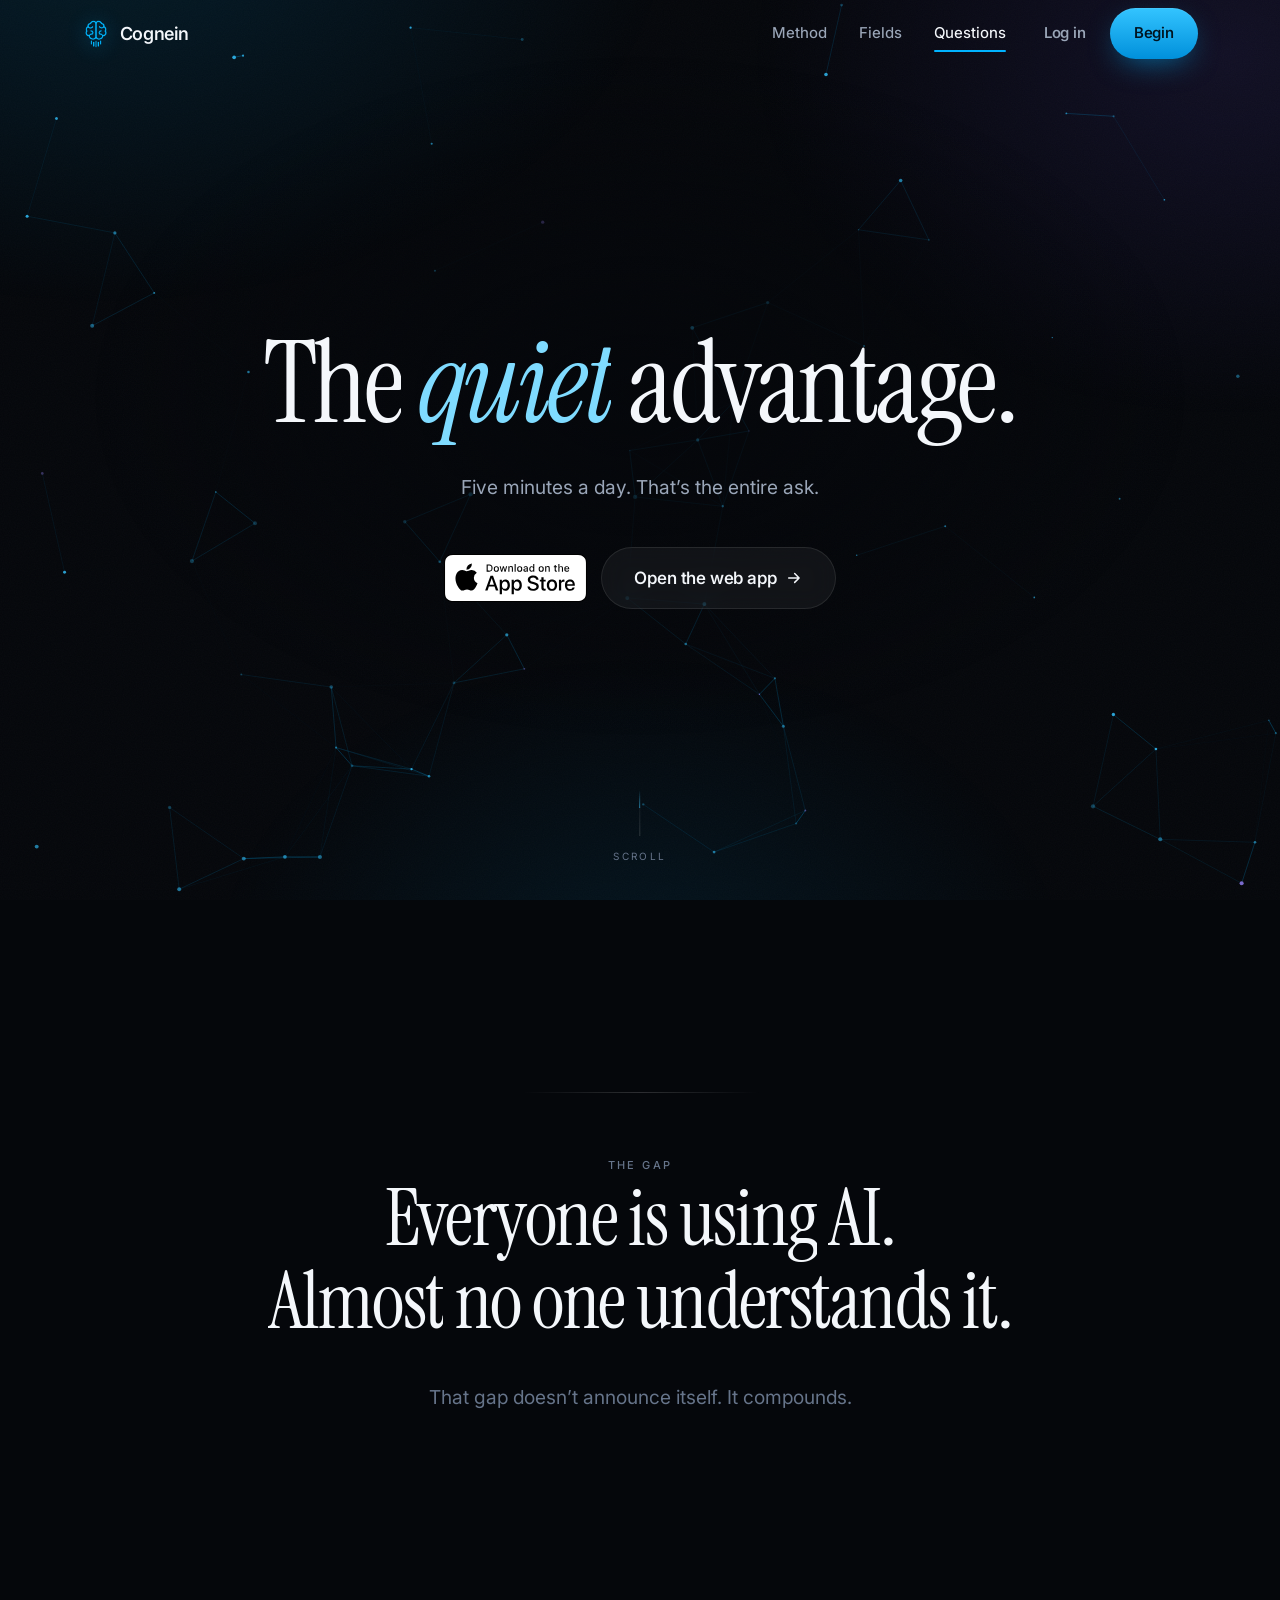
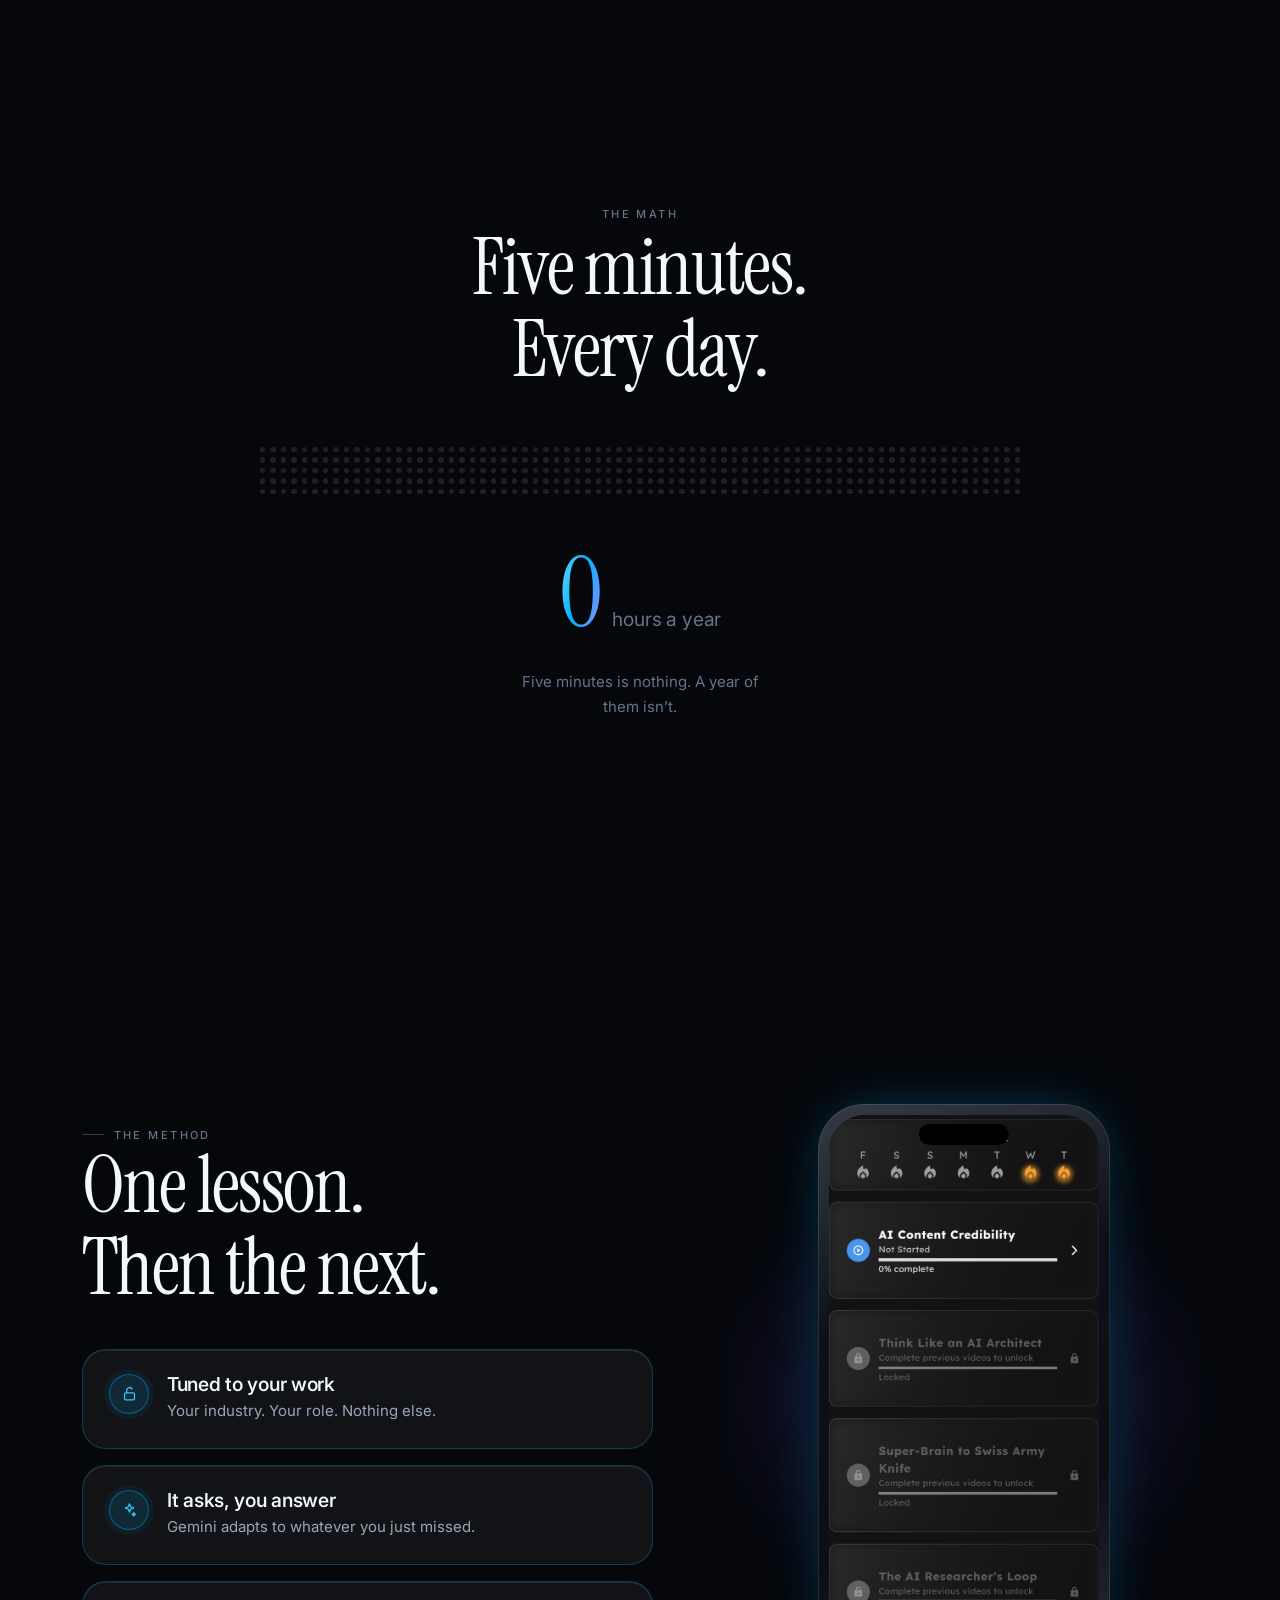
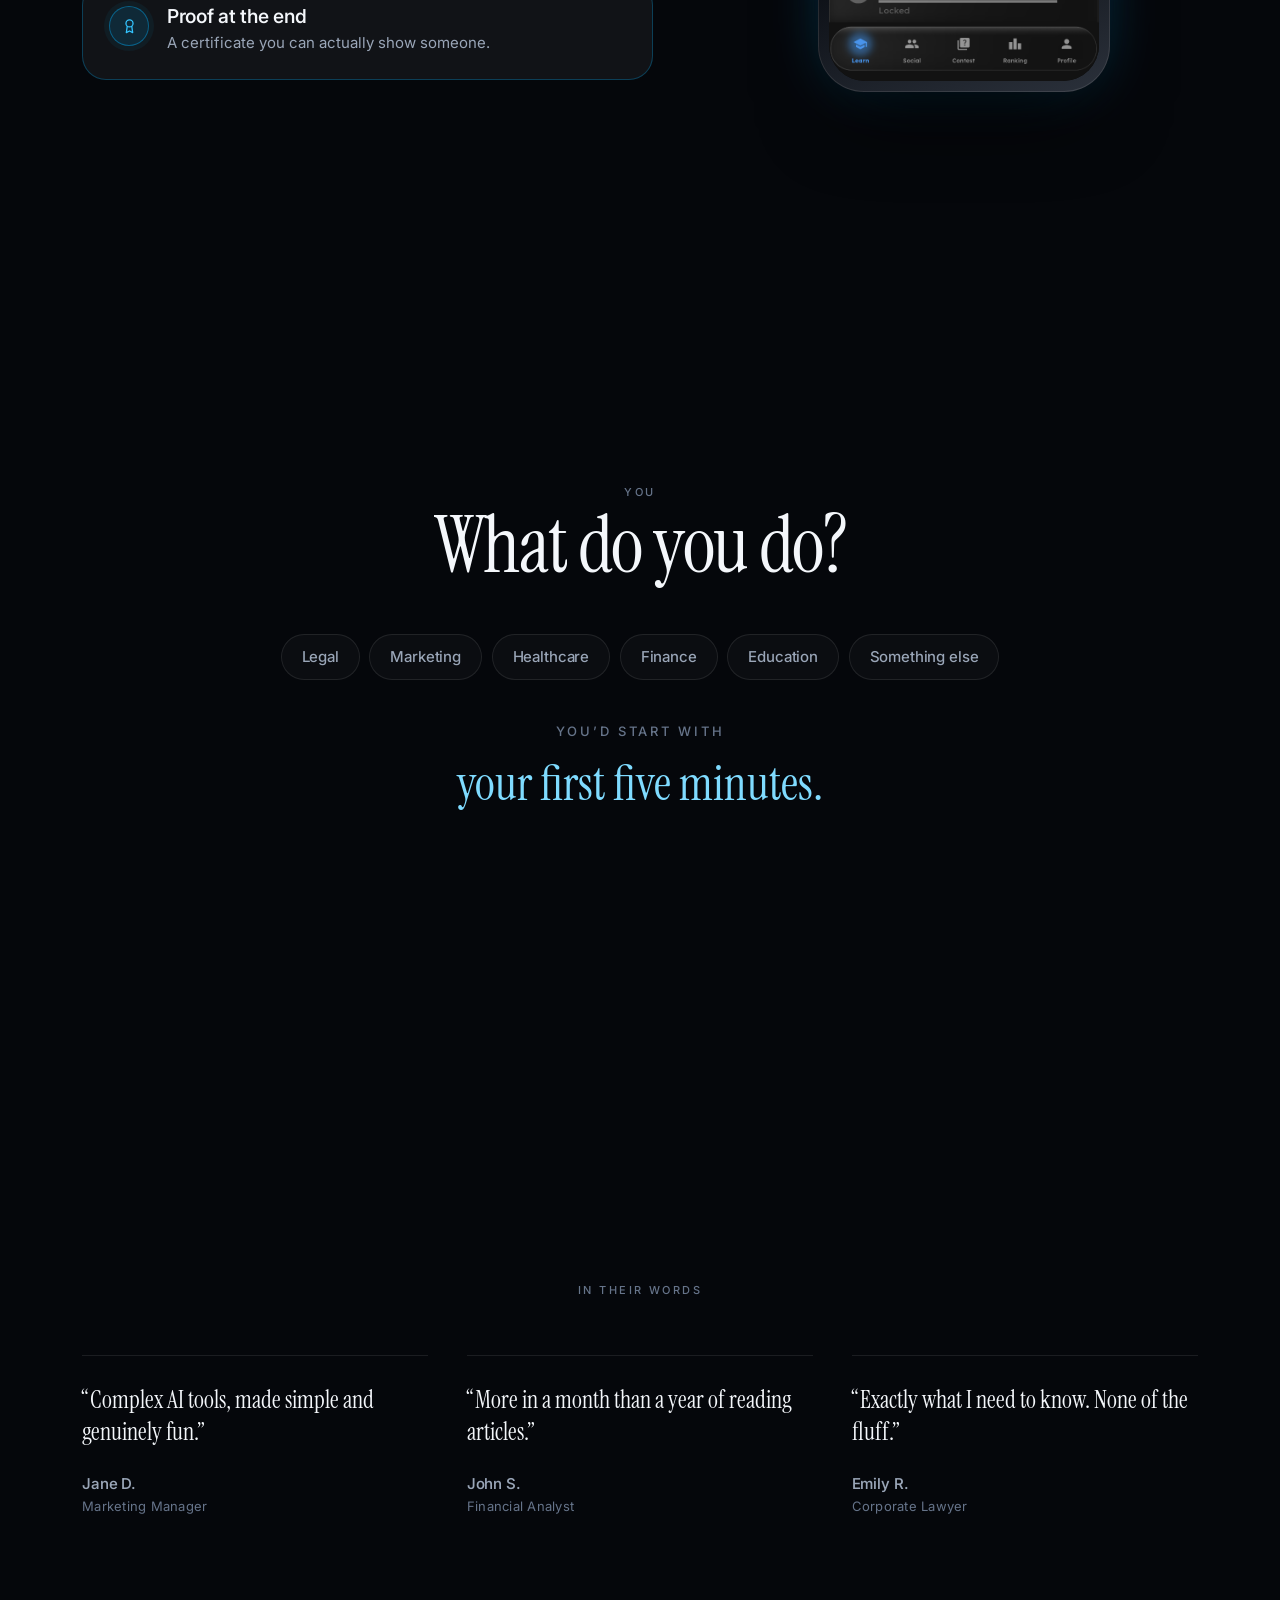
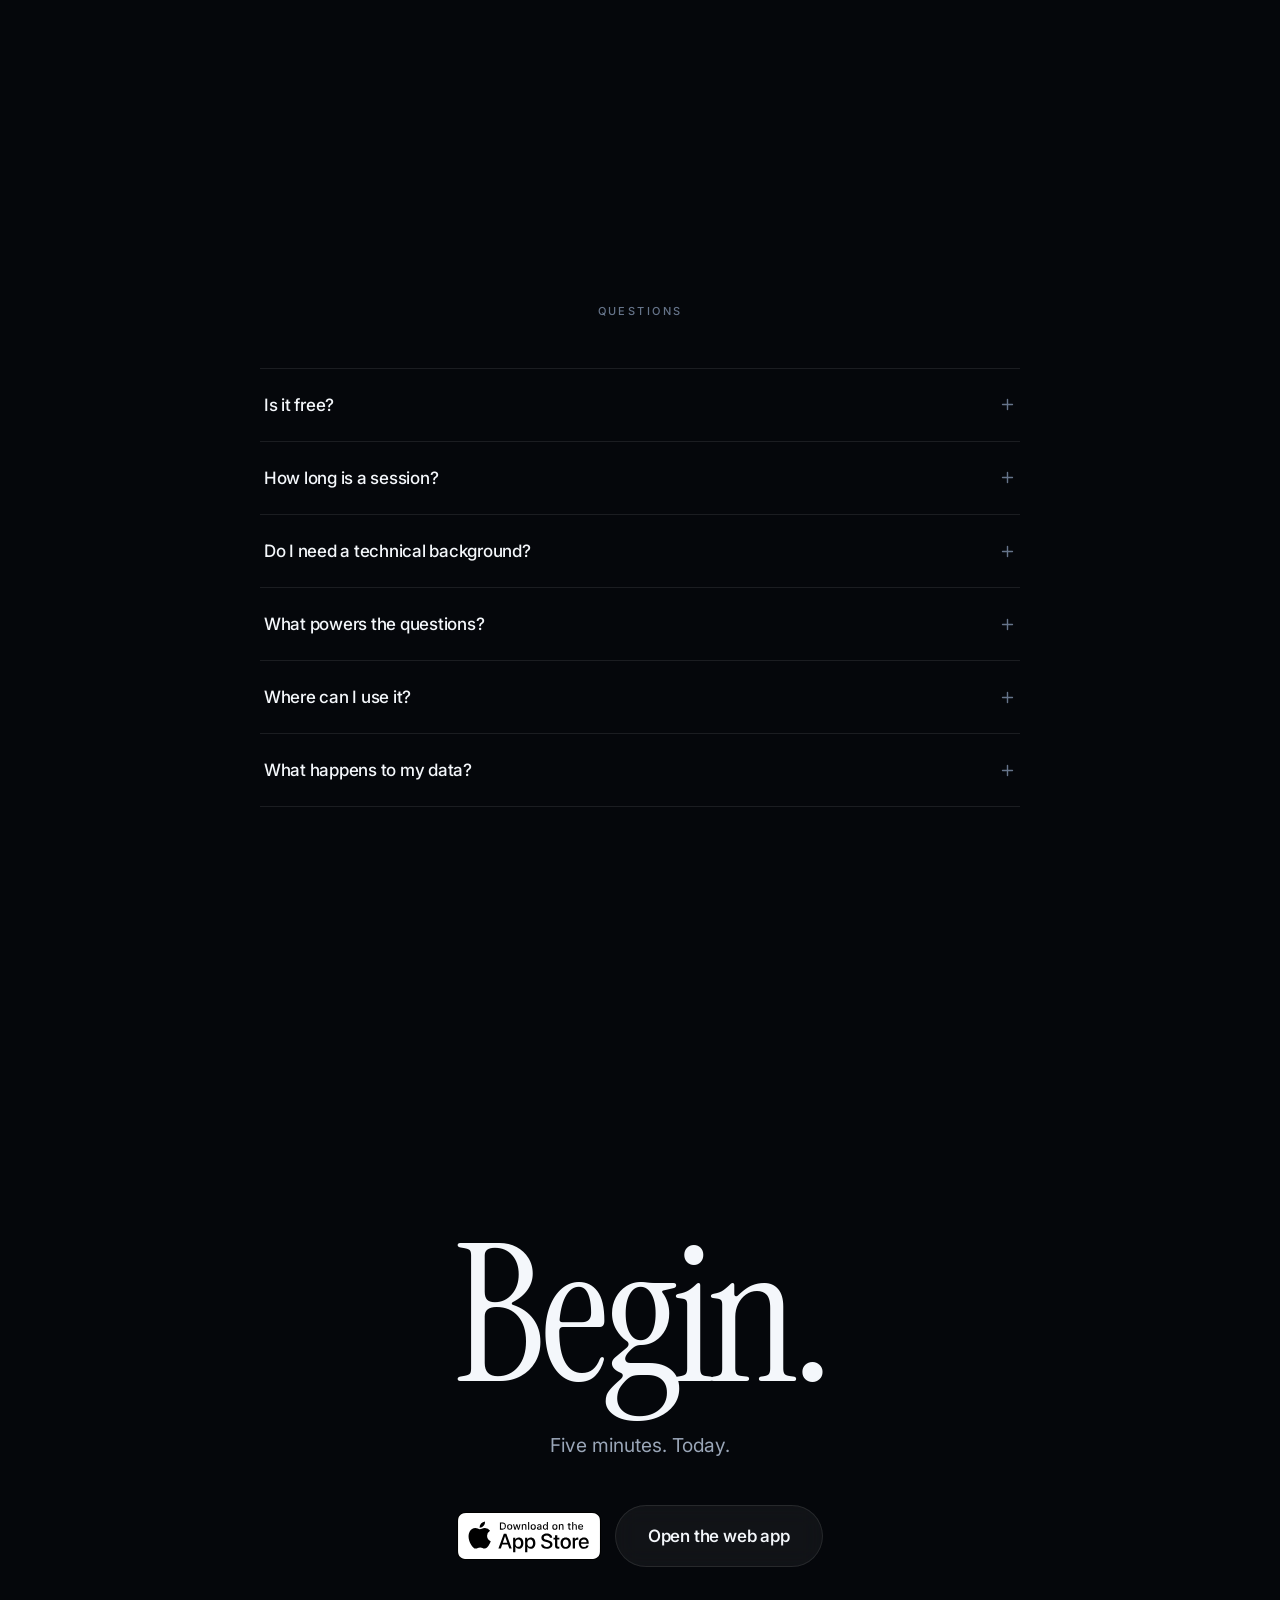
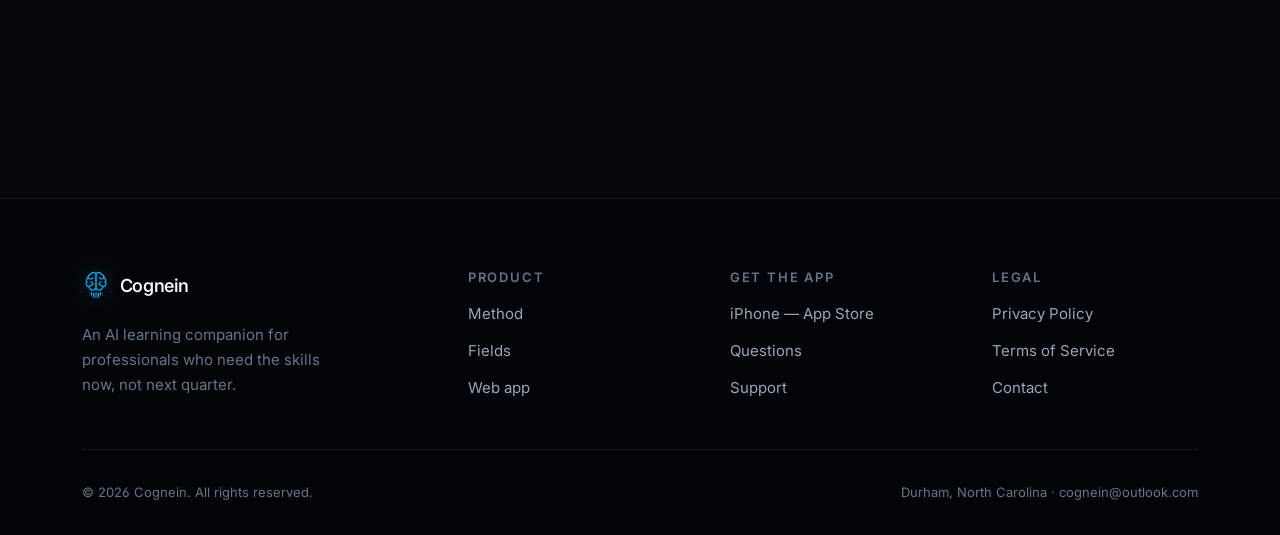
==== commit e43397c5: "Rebuild the landing page as a scroll-told story Replace the feature-grid layout with a narrative: my" ====
--- a/index.html
+++ b/index.html
@@ -3,8 +3,8 @@
 <head>
 <meta charset="UTF-8">
 <meta name="viewport" content="width=device-width, initial-scale=1">
-<title>Cognein — Master AI tools in five minutes a day</title>
-<meta name="description" content="Cognein is an AI learning companion that turns job-critical AI skills into short daily lessons, personalised to your industry and role. Free on iPhone.">
+<title>Cognein — The quiet advantage</title>
+<meta name="description" content="Everyone is using AI. Almost no one understands it. Cognein closes that gap in five minutes a day, tuned to your industry and role. Free on iPhone.">
 <meta name="theme-color" content="#05070B">
 <meta name="color-scheme" content="dark">
 <link rel="canonical" href="https://cognein.com/">
@@ -12,16 +12,16 @@
 <!-- Social -->
 <meta property="og:type" content="website">
 <meta property="og:site_name" content="Cognein">
-<meta property="og:title" content="Cognein — Master AI tools in five minutes a day">
-<meta property="og:description" content="Short daily AI lessons, personalised to your industry and role. Free on iPhone.">
+<meta property="og:title" content="Cognein — The quiet advantage">
+<meta property="og:description" content="Everyone is using AI. Almost no one understands it. Five minutes a day closes that gap.">
 <meta property="og:url" content="https://cognein.com/">
 <meta property="og:image" content="https://cognein.com/assets/og-image.jpg">
 <meta property="og:image:width" content="1200">
 <meta property="og:image:height" content="630">
 <meta property="og:image:alt" content="Cognein — your AI learning companion">
 <meta name="twitter:card" content="summary_large_image">
-<meta name="twitter:title" content="Cognein — Master AI tools in five minutes a day">
-<meta name="twitter:description" content="Short daily AI lessons, personalised to your industry and role. Free on iPhone.">
+<meta name="twitter:title" content="Cognein — The quiet advantage">
+<meta name="twitter:description" content="Everyone is using AI. Almost no one understands it. Five minutes a day closes that gap.">
 <meta name="twitter:image" content="https://cognein.com/assets/og-image.jpg">
 
 <!-- Icons -->
@@ -32,7 +32,7 @@
 <!-- Type -->
 <link rel="preconnect" href="https://fonts.googleapis.com">
 <link rel="preconnect" href="https://fonts.gstatic.com" crossorigin>
-<link href="https://fonts.googleapis.com/css2?family=Inter:opsz,wght@14..32,300..700&display=swap" rel="stylesheet">
+<link href="https://fonts.googleapis.com/css2?family=Instrument+Serif:ital@0;1&family=Inter:opsz,wght@14..32,300..700&display=swap" rel="stylesheet">
 
 <link rel="stylesheet" href="styles.css">
 <script>document.documentElement.classList.add('js');</script>
@@ -41,23 +41,24 @@
 
 <a class="skip-link" href="#main">Skip to content</a>
 
+<div class="progress-rail" aria-hidden="true"><span data-progress></span></div>
+
 <header class="header" data-header>
   <div class="container">
     <a class="brand" href="index.html" aria-label="Cognein home">
-      <img src="assets/logo-96.png" alt="" width="30" height="30">
+      <img src="assets/logo-96.png" alt="" width="28" height="28">
       Cognein
     </a>
 
     <nav class="nav" data-nav aria-label="Primary">
-      <a href="#features">Features</a>
-      <a href="#how">How it works</a>
-      <a href="#industries">Industries</a>
-      <a href="#faq">FAQ</a>
+      <a href="#method">Method</a>
+      <a href="#fields">Fields</a>
+      <a href="#questions">Questions</a>
     </nav>
 
     <div class="header-actions">
       <a class="btn btn--quiet" href="https://app.cognein.com">Log in</a>
-      <a class="btn btn--primary" href="https://app.cognein.com">Get started</a>
+      <a class="btn btn--primary" href="https://app.cognein.com">Begin</a>
       <button class="nav-toggle" data-nav-toggle type="button" aria-expanded="false" aria-controls="mobile-nav" aria-label="Toggle menu">
         <span></span><span></span><span></span>
       </button>
@@ -66,409 +67,258 @@
 </header>
 
 <div class="mobile-nav" id="mobile-nav" data-mobile-nav>
-  <a href="#features">Features</a>
-  <a href="#how">How it works</a>
-  <a href="#industries">Industries</a>
-  <a href="#faq">FAQ</a>
+  <a href="#method">Method</a>
+  <a href="#fields">Fields</a>
+  <a href="#questions">Questions</a>
   <a href="privacy.html">Privacy</a>
   <a href="terms.html">Terms</a>
-  <a class="btn btn--primary" href="https://app.cognein.com">Get started free</a>
+  <a class="btn btn--primary" href="https://app.cognein.com">Begin</a>
 </div>
 
 <main id="main">
 
-  <!-- ============================================================ HERO -->
-  <section class="hero" id="home">
-    <div class="container hero-grid">
-      <div>
-        <a class="pill" href="https://apps.apple.com/us/app/evolve-ai/id6754223888" target="_blank" rel="noopener" data-reveal>
-          <span class="pill__tag">NEW</span>
-          Cognein is live on the App Store
+  <!-- ============================================ THE COLD OPEN -->
+  <section class="hero" id="top">
+    <canvas class="hero__canvas" data-neural aria-hidden="true"></canvas>
+
+    <div class="container hero__inner">
+      <h1 class="display" data-split>The <em>quiet</em> advantage.</h1>
+
+      <p class="lead" data-reveal style="--d:550ms">
+        Five minutes a day. That&rsquo;s the entire ask.
+      </p>
+
+      <div class="hero-cta" data-reveal style="--d:700ms">
+        <a class="store-badge" href="https://apps.apple.com/us/app/evolve-ai/id6754223888" target="_blank" rel="noopener">
+          <img src="assets/app-store-badge.svg" alt="Download Cognein on the App Store" width="143" height="48">
         </a>
-
-        <h1 data-reveal style="--reveal-delay:80ms">
-          Master the AI tools<br>
-          your job runs on.<br>
-          <span class="gradient-text">Five minutes a day.</span>
-        </h1>
-
-        <p class="lead" data-reveal style="--reveal-delay:160ms">
-          Cognein is an AI learning companion that turns job-critical AI skills into short,
-          daily lessons — built around your industry, your role, and the pace you actually have.
-        </p>
-
-        <div class="hero-cta" data-reveal style="--reveal-delay:240ms">
-          <a class="store-badge" href="https://apps.apple.com/us/app/evolve-ai/id6754223888" target="_blank" rel="noopener">
-            <img src="assets/app-store-badge.svg" alt="Download Cognein on the App Store" width="143" height="48">
-          </a>
-          <a class="btn btn--ghost btn--lg" href="https://app.cognein.com">
-            Open the web app
-            <svg viewBox="0 0 24 24" fill="none" stroke="currentColor" stroke-width="2" stroke-linecap="round" stroke-linejoin="round" aria-hidden="true"><path d="M5 12h14M13 6l6 6-6 6"/></svg>
-          </a>
-        </div>
-
-        <p class="hero-note" data-reveal style="--reveal-delay:300ms">
-          <svg viewBox="0 0 24 24" fill="none" stroke="currentColor" stroke-width="2" stroke-linecap="round" stroke-linejoin="round" aria-hidden="true"><circle cx="12" cy="12" r="9"/><path d="M8.5 12.5l2.5 2.5 4.5-5"/></svg>
-          Free to use · No credit card · Android coming soon
-        </p>
-      </div>
-
-      <div class="device-stage" data-reveal style="--reveal-delay:200ms">
-        <div class="float-card float-card--a">
-          <span class="float-card__icon">
-            <svg viewBox="0 0 24 24" fill="none" stroke="currentColor" stroke-width="1.9" stroke-linecap="round" stroke-linejoin="round" aria-hidden="true"><path d="M12 22c4 0 7-2.8 7-6.6 0-4-3.1-6-4.6-9.4-.5 2.5-1.9 3.5-2.9 4.5C10 8 9.5 5.5 9.5 3 7 5.6 5 8.6 5 13.1 5 17.4 8 22 12 22z"/></svg>
-          </span>
-          <div>
-            <strong>7-day streak</strong>
-            <span>Keep the habit going</span>
+        <a class="btn btn--ghost btn--lg" href="https://app.cognein.com">
+          Open the web app
+          <svg viewBox="0 0 24 24" fill="none" stroke="currentColor" stroke-width="2" stroke-linecap="round" stroke-linejoin="round" aria-hidden="true"><path d="M5 12h14M13 6l6 6-6 6"/></svg>
+        </a>
+      </div>
+    </div>
+
+    <div class="scroll-cue" aria-hidden="true">
+      <span class="scroll-cue__line"></span>
+      Scroll
+    </div>
+  </section>
+
+  <!-- ============================================ I. THE GAP -->
+  <section class="act" id="gap">
+    <div class="container container--tight">
+      <div class="rule"></div>
+      <p class="eyebrow eyebrow--center" data-reveal>The gap</p>
+      <h2 class="act__statement" data-split>
+        Everyone is using AI.<br>Almost no one understands it.
+      </h2>
+      <p class="act__note" data-reveal style="--d:200ms">
+        That gap doesn&rsquo;t announce itself. It compounds.
+      </p>
+    </div>
+  </section>
+
+  <!-- ============================================ II. THE MATH -->
+  <section class="math" id="math">
+    <div class="container container--tight">
+      <p class="eyebrow eyebrow--center" data-reveal>The math</p>
+      <h2 class="act__statement" data-split>Five minutes.<br>Every day.</h2>
+
+      <div class="math__grid" data-dots role="img" aria-label="A grid of 365 dots, one for each day of a year"></div>
+
+      <p class="math__readout" data-reveal>
+        <span class="gradient-text" data-hours>30</span>
+        <span>hours a year</span>
+      </p>
+
+      <p class="math__caption" data-reveal style="--d:120ms">
+        Five minutes is nothing. A year of them isn&rsquo;t.
+      </p>
+    </div>
+  </section>
+
+  <!-- ============================================ III. THE METHOD -->
+  <section id="method">
+    <div class="container">
+      <div class="method-grid">
+        <div>
+          <p class="eyebrow" data-reveal>The method</p>
+          <h2 class="act__statement" style="text-align:left;margin-inline:0;margin-bottom:2.5rem" data-split>
+            One lesson.<br>Then the next.
+          </h2>
+
+          <div class="steps">
+            <article class="step" data-step data-spotlight>
+              <span class="step__icon">
+                <svg class="icon-locked" viewBox="0 0 24 24" fill="none" stroke="currentColor" stroke-width="1.8" stroke-linecap="round" stroke-linejoin="round" aria-hidden="true"><rect x="5" y="11" width="14" height="10" rx="2"/><path d="M8 11V7.5a4 4 0 0 1 8 0V11"/></svg>
+                <svg class="icon-open" viewBox="0 0 24 24" fill="none" stroke="currentColor" stroke-width="1.8" stroke-linecap="round" stroke-linejoin="round" aria-hidden="true"><rect x="5" y="11" width="14" height="10" rx="2"/><path d="M8 11V7.5a4 4 0 0 1 7.6-1.7"/></svg>
+              </span>
+              <div>
+                <h3>Tuned to your work</h3>
+                <p>Your industry. Your role. Nothing else.</p>
+              </div>
+            </article>
+
+            <article class="step" data-step data-spotlight>
+              <span class="step__icon">
+                <svg class="icon-locked" viewBox="0 0 24 24" fill="none" stroke="currentColor" stroke-width="1.8" stroke-linecap="round" stroke-linejoin="round" aria-hidden="true"><rect x="5" y="11" width="14" height="10" rx="2"/><path d="M8 11V7.5a4 4 0 0 1 8 0V11"/></svg>
+                <svg class="icon-open" viewBox="0 0 24 24" fill="none" stroke="currentColor" stroke-width="1.8" stroke-linecap="round" stroke-linejoin="round" aria-hidden="true"><path d="M12 4l1.7 4.1 4.1 1.7-4.1 1.7L12 15.6l-1.7-4.1-4.1-1.7 4.1-1.7L12 4z"/><path d="M18 16.4l.7 1.7 1.7.7-1.7.7-.7 1.7-.7-1.7-1.7-.7 1.7-.7.7-1.7z"/></svg>
+              </span>
+              <div>
+                <h3>It asks, you answer</h3>
+                <p>Gemini adapts to whatever you just missed.</p>
+              </div>
+            </article>
+
+            <article class="step" data-step data-spotlight>
+              <span class="step__icon">
+                <svg class="icon-locked" viewBox="0 0 24 24" fill="none" stroke="currentColor" stroke-width="1.8" stroke-linecap="round" stroke-linejoin="round" aria-hidden="true"><rect x="5" y="11" width="14" height="10" rx="2"/><path d="M8 11V7.5a4 4 0 0 1 8 0V11"/></svg>
+                <svg class="icon-open" viewBox="0 0 24 24" fill="none" stroke="currentColor" stroke-width="1.8" stroke-linecap="round" stroke-linejoin="round" aria-hidden="true"><circle cx="12" cy="9" r="5"/><path d="M8.8 13.3L7.5 22l4.5-2.3L16.5 22l-1.3-8.7"/></svg>
+              </span>
+              <div>
+                <h3>Proof at the end</h3>
+                <p>A certificate you can actually show someone.</p>
+              </div>
+            </article>
           </div>
         </div>
 
-        <div class="device">
-          <div class="device__island" aria-hidden="true"></div>
-          <div class="device__screen">
-            <img src="assets/app-screen.png" alt="The Cognein app showing a learning streak and a course list with progress indicators" width="663" height="1335" fetchpriority="high">
+        <div class="device-stage" data-reveal>
+          <div class="device">
+            <div class="device__island" aria-hidden="true"></div>
+            <div class="device__screen">
+              <img src="assets/app-screen.png" alt="The Cognein app: a daily streak above a list of lessons that unlock in order" width="663" height="1335" loading="lazy">
+            </div>
           </div>
         </div>
-
-        <div class="float-card float-card--b">
-          <span class="float-card__icon">
-            <svg viewBox="0 0 24 24" fill="none" stroke="currentColor" stroke-width="1.9" stroke-linecap="round" stroke-linejoin="round" aria-hidden="true"><path d="M12 3l1.9 4.6L18.5 9.5l-4.6 1.9L12 16l-1.9-4.6L5.5 9.5l4.6-1.9L12 3z"/><path d="M18.5 16.5l.7 1.8 1.8.7-1.8.7-.7 1.8-.7-1.8-1.8-.7 1.8-.7.7-1.8z"/></svg>
-          </span>
-          <div>
-            <strong>Lesson ready</strong>
-            <span>Tailored to your role</span>
-          </div>
-        </div>
-      </div>
-    </div>
-  </section>
-
-  <!-- ======================================================== MARQUEE -->
-  <div class="marquee-section">
-    <p class="marquee-label">Built for professionals in</p>
-    <div class="marquee" aria-hidden="true">
-      <ul class="marquee__track">
-        <li class="marquee__item"><svg viewBox="0 0 24 24" fill="none" stroke="currentColor" stroke-width="2" stroke-linecap="round" stroke-linejoin="round"><path d="M5 12h14"/></svg>Legal</li>
-        <li class="marquee__item"><svg viewBox="0 0 24 24" fill="none" stroke="currentColor" stroke-width="2" stroke-linecap="round" stroke-linejoin="round"><path d="M5 12h14"/></svg>Accounting</li>
-        <li class="marquee__item"><svg viewBox="0 0 24 24" fill="none" stroke="currentColor" stroke-width="2" stroke-linecap="round" stroke-linejoin="round"><path d="M5 12h14"/></svg>Marketing</li>
-        <li class="marquee__item"><svg viewBox="0 0 24 24" fill="none" stroke="currentColor" stroke-width="2" stroke-linecap="round" stroke-linejoin="round"><path d="M5 12h14"/></svg>Healthcare</li>
-        <li class="marquee__item"><svg viewBox="0 0 24 24" fill="none" stroke="currentColor" stroke-width="2" stroke-linecap="round" stroke-linejoin="round"><path d="M5 12h14"/></svg>Education</li>
-        <li class="marquee__item"><svg viewBox="0 0 24 24" fill="none" stroke="currentColor" stroke-width="2" stroke-linecap="round" stroke-linejoin="round"><path d="M5 12h14"/></svg>Consulting</li>
-        <li class="marquee__item"><svg viewBox="0 0 24 24" fill="none" stroke="currentColor" stroke-width="2" stroke-linecap="round" stroke-linejoin="round"><path d="M5 12h14"/></svg>Operations</li>
-        <li class="marquee__item"><svg viewBox="0 0 24 24" fill="none" stroke="currentColor" stroke-width="2" stroke-linecap="round" stroke-linejoin="round"><path d="M5 12h14"/></svg>Sales</li>
-      </ul>
-      <ul class="marquee__track">
-        <li class="marquee__item"><svg viewBox="0 0 24 24" fill="none" stroke="currentColor" stroke-width="2" stroke-linecap="round" stroke-linejoin="round"><path d="M5 12h14"/></svg>Legal</li>
-        <li class="marquee__item"><svg viewBox="0 0 24 24" fill="none" stroke="currentColor" stroke-width="2" stroke-linecap="round" stroke-linejoin="round"><path d="M5 12h14"/></svg>Accounting</li>
-        <li class="marquee__item"><svg viewBox="0 0 24 24" fill="none" stroke="currentColor" stroke-width="2" stroke-linecap="round" stroke-linejoin="round"><path d="M5 12h14"/></svg>Marketing</li>
-        <li class="marquee__item"><svg viewBox="0 0 24 24" fill="none" stroke="currentColor" stroke-width="2" stroke-linecap="round" stroke-linejoin="round"><path d="M5 12h14"/></svg>Healthcare</li>
-        <li class="marquee__item"><svg viewBox="0 0 24 24" fill="none" stroke="currentColor" stroke-width="2" stroke-linecap="round" stroke-linejoin="round"><path d="M5 12h14"/></svg>Education</li>
-        <li class="marquee__item"><svg viewBox="0 0 24 24" fill="none" stroke="currentColor" stroke-width="2" stroke-linecap="round" stroke-linejoin="round"><path d="M5 12h14"/></svg>Consulting</li>
-        <li class="marquee__item"><svg viewBox="0 0 24 24" fill="none" stroke="currentColor" stroke-width="2" stroke-linecap="round" stroke-linejoin="round"><path d="M5 12h14"/></svg>Operations</li>
-        <li class="marquee__item"><svg viewBox="0 0 24 24" fill="none" stroke="currentColor" stroke-width="2" stroke-linecap="round" stroke-linejoin="round"><path d="M5 12h14"/></svg>Sales</li>
-      </ul>
-    </div>
-  </div>
-
-  <!-- ======================================================== FEATURES -->
-  <section id="features">
+      </div>
+    </div>
+  </section>
+
+  <!-- ============================================ IV. THE MIRROR -->
+  <section class="mirror" id="fields">
+    <div class="container container--tight">
+      <p class="eyebrow eyebrow--center" data-reveal>You</p>
+      <h2 class="act__statement" data-split>What do you do?</h2>
+
+      <div class="chips" data-reveal style="--d:150ms">
+        <button class="chip" type="button" aria-pressed="false" data-field="document review that never invents a citation.">Legal</button>
+        <button class="chip" type="button" aria-pressed="false" data-field="campaign variants that are actually worth testing.">Marketing</button>
+        <button class="chip" type="button" aria-pressed="false" data-field="patient workflows that stay on the right side of compliance.">Healthcare</button>
+        <button class="chip" type="button" aria-pressed="false" data-field="analysis that catches what you would have missed.">Finance</button>
+        <button class="chip" type="button" aria-pressed="false" data-field="lesson plans built in minutes, not evenings.">Education</button>
+        <button class="chip" type="button" aria-pressed="false" data-field="the tools your field is quietly adopting already.">Something else</button>
+      </div>
+
+      <p class="mirror__answer">
+        <span class="prefix">You&rsquo;d start with</span>
+        <span class="scramble" data-answer aria-live="polite">your first five minutes.</span>
+      </p>
+    </div>
+  </section>
+
+  <!-- ============================================ V. IN THEIR WORDS -->
+  <section id="proof">
     <div class="container">
-      <div class="section-head" data-reveal>
-        <span class="eyebrow">Features</span>
-        <h2>Everything you need to<br>actually build the habit</h2>
-        <p>Most AI courses are too long to finish. Cognein is designed around the five minutes you already have.</p>
-      </div>
-
-      <div class="bento">
-        <article class="card card--feature bento--wide" data-reveal data-reveal-stagger>
-          <span class="card__icon">
-            <svg viewBox="0 0 24 24" fill="none" stroke="currentColor" stroke-width="1.8" stroke-linecap="round" stroke-linejoin="round" aria-hidden="true"><circle cx="6" cy="19" r="2.6"/><circle cx="18" cy="5" r="2.6"/><path d="M8.6 19H14a4 4 0 0 0 0-8h-4a4 4 0 0 1 0-8h5.4"/></svg>
-          </span>
-          <h3>Personalised learning paths</h3>
-          <p>Tell Cognein your industry and role, and it assembles a path from the AI skills that matter in your actual work — not a generic syllabus. Lessons unlock in order, so there is always one obvious next step.</p>
-        </article>
-
-        <article class="card card--feature bento--wide" data-reveal data-reveal-stagger>
-          <span class="card__icon">
-            <svg viewBox="0 0 24 24" fill="none" stroke="currentColor" stroke-width="1.8" stroke-linecap="round" stroke-linejoin="round" aria-hidden="true"><path d="M12 3l1.9 4.6L18.5 9.5l-4.6 1.9L12 16l-1.9-4.6L5.5 9.5l4.6-1.9L12 3z"/><path d="M18.6 16.4l.7 1.9 1.9.7-1.9.7-.7 1.9-.7-1.9-1.9-.7 1.9-.7.7-1.9z"/></svg>
-          </span>
-          <h3>AI-powered assessment</h3>
-          <p>Gemini adapts its questions to what you have just learned and where you are shaky, then explains the answer immediately. You find the gaps in minutes instead of discovering them in a meeting.</p>
-        </article>
-
-        <article class="card card--feature" data-reveal data-reveal-stagger>
-          <span class="card__icon">
-            <svg viewBox="0 0 24 24" fill="none" stroke="currentColor" stroke-width="1.8" stroke-linecap="round" stroke-linejoin="round" aria-hidden="true"><path d="M13 2L4.5 13.5H11l-1 8.5L18.5 10.5H12l1-8.5z"/></svg>
-          </span>
-          <h3>Daily microlearning</h3>
-          <p>Bite-sized lessons you can finish between meetings — on the train, in a queue, or over coffee.</p>
-        </article>
-
-        <article class="card card--feature" data-reveal data-reveal-stagger>
-          <span class="card__icon">
-            <svg viewBox="0 0 24 24" fill="none" stroke="currentColor" stroke-width="1.8" stroke-linecap="round" stroke-linejoin="round" aria-hidden="true"><path d="M3 21h18"/><path d="M6 21V12M11 21V7M16 21v-6M21 21V10"/></svg>
-          </span>
-          <h3>Progress &amp; streaks</h3>
-          <p>Completion bars, mastery levels, and a streak counter that makes showing up tomorrow the easy choice.</p>
-        </article>
-
-        <article class="card card--feature" data-reveal data-reveal-stagger>
-          <span class="card__icon">
-            <svg viewBox="0 0 24 24" fill="none" stroke="currentColor" stroke-width="1.8" stroke-linecap="round" stroke-linejoin="round" aria-hidden="true"><path d="M8 4h8v5a4 4 0 0 1-8 0V4z"/><path d="M8 5.5H5.5A2.5 2.5 0 0 0 8 8M16 5.5h2.5A2.5 2.5 0 0 1 16 8"/><path d="M12 13v4M9.5 21h5M10 17h4"/></svg>
-          </span>
-          <h3>Contests &amp; rankings</h3>
-          <p>Test yourself against other professionals in timed challenges and climb the leaderboard.</p>
-        </article>
-
-        <article class="card card--feature" data-reveal data-reveal-stagger>
-          <span class="card__icon">
-            <svg viewBox="0 0 24 24" fill="none" stroke="currentColor" stroke-width="1.8" stroke-linecap="round" stroke-linejoin="round" aria-hidden="true"><circle cx="9" cy="8" r="3.2"/><path d="M3.5 20a5.5 5.5 0 0 1 11 0"/><path d="M16 5.4a3.2 3.2 0 0 1 0 5.2M17.2 14.8A5.5 5.5 0 0 1 20.5 20"/></svg>
-          </span>
-          <h3>Community hub</h3>
-          <p>Swap prompts, ask questions, and see how peers in your field are putting the same tools to work.</p>
-        </article>
-
-        <article class="card card--feature" data-reveal data-reveal-stagger>
-          <span class="card__icon">
-            <svg viewBox="0 0 24 24" fill="none" stroke="currentColor" stroke-width="1.8" stroke-linecap="round" stroke-linejoin="round" aria-hidden="true"><circle cx="12" cy="9" r="5"/><path d="M8.8 13.3L7.5 22l4.5-2.3L16.5 22l-1.3-8.7"/></svg>
-          </span>
-          <h3>Verifiable certificates</h3>
-          <p>Finish a course and generate a certificate you can share on LinkedIn or hand to your manager.</p>
-        </article>
-
-        <article class="card card--feature" data-reveal data-reveal-stagger>
-          <span class="card__icon">
-            <svg viewBox="0 0 24 24" fill="none" stroke="currentColor" stroke-width="1.8" stroke-linecap="round" stroke-linejoin="round" aria-hidden="true"><rect x="2" y="4" width="12" height="9" rx="2"/><path d="M5.5 17h4M7.5 13v4"/><rect x="15.5" y="8.5" width="6.5" height="11.5" rx="1.8"/><path d="M18 17.6h1.5"/></svg>
-          </span>
-          <h3>iPhone and web</h3>
-          <p>Learn on your phone or in any browser — the same account, wherever you happen to be.</p>
-        </article>
-      </div>
-    </div>
-  </section>
-
-  <!-- ===================================================== HOW IT WORKS -->
-  <section id="how">
+      <p class="eyebrow eyebrow--center" style="display:flex;justify-content:center;margin-bottom:3.5rem" data-reveal>In their words</p>
+
+      <div class="proof">
+        <figure data-reveal data-stagger>
+          <blockquote>&ldquo;Complex AI tools, made simple and genuinely fun.&rdquo;</blockquote>
+          <figcaption><strong>Jane D.</strong>Marketing Manager</figcaption>
+        </figure>
+        <figure data-reveal data-stagger>
+          <blockquote>&ldquo;More in a month than a year of reading articles.&rdquo;</blockquote>
+          <figcaption><strong>John S.</strong>Financial Analyst</figcaption>
+        </figure>
+        <figure data-reveal data-stagger>
+          <blockquote>&ldquo;Exactly what I need to know. None of the fluff.&rdquo;</blockquote>
+          <figcaption><strong>Emily R.</strong>Corporate Lawyer</figcaption>
+        </figure>
+      </div>
+    </div>
+  </section>
+
+  <!-- ============================================ QUESTIONS -->
+  <section id="questions">
     <div class="container">
-      <div class="section-head" data-reveal>
-        <span class="eyebrow">How it works</span>
-        <h2>From download to first skill<br>in one sitting</h2>
-      </div>
-
-      <ol class="steps">
-        <li class="step" data-reveal data-reveal-stagger>
-          <span class="step__num">1</span>
-          <h3>Tell us what you do</h3>
-          <p>Pick your industry and role. Cognein uses them to decide which AI tools and techniques are worth your time — and which are noise.</p>
-        </li>
-        <li class="step" data-reveal data-reveal-stagger>
-          <span class="step__num">2</span>
-          <h3>Learn for five minutes</h3>
-          <p>Each day you get one short lesson and a handful of adaptive questions. Answer, get instant feedback, move on with your morning.</p>
-        </li>
-        <li class="step" data-reveal data-reveal-stagger>
-          <span class="step__num">3</span>
-          <h3>Build proof over time</h3>
-          <p>Streaks keep you consistent, mastery levels show what stuck, and finished courses turn into certificates you can actually show people.</p>
-        </li>
-      </ol>
-    </div>
-  </section>
-
-  <!-- ====================================================== INDUSTRIES -->
-  <section id="industries">
+      <p class="eyebrow eyebrow--center" style="display:flex;justify-content:center;margin-bottom:3rem" data-reveal>Questions</p>
+
+      <div class="faq" data-reveal>
+        <details>
+          <summary>
+            Is it free?
+            <svg viewBox="0 0 24 24" fill="none" stroke="currentColor" stroke-width="2" stroke-linecap="round" aria-hidden="true"><path d="M12 5v14M5 12h14"/></svg>
+          </summary>
+          <p>Yes. No credit card to create an account and start a path.</p>
+        </details>
+
+        <details>
+          <summary>
+            How long is a session?
+            <svg viewBox="0 0 24 24" fill="none" stroke="currentColor" stroke-width="2" stroke-linecap="round" aria-hidden="true"><path d="M12 5v14M5 12h14"/></svg>
+          </summary>
+          <p>About five minutes — one short lesson and a few adaptive questions. Keep going if you have the time.</p>
+        </details>
+
+        <details>
+          <summary>
+            Do I need a technical background?
+            <svg viewBox="0 0 24 24" fill="none" stroke="currentColor" stroke-width="2" stroke-linecap="round" aria-hidden="true"><path d="M12 5v14M5 12h14"/></svg>
+          </summary>
+          <p>No. Cognein is written for professionals in every field, not just engineers.</p>
+        </details>
+
+        <details>
+          <summary>
+            What powers the questions?
+            <svg viewBox="0 0 24 24" fill="none" stroke="currentColor" stroke-width="2" stroke-linecap="round" aria-hidden="true"><path d="M12 5v14M5 12h14"/></svg>
+          </summary>
+          <p>Gemini, adapting to the lesson you just finished and the areas you have found difficult.</p>
+        </details>
+
+        <details>
+          <summary>
+            Where can I use it?
+            <svg viewBox="0 0 24 24" fill="none" stroke="currentColor" stroke-width="2" stroke-linecap="round" aria-hidden="true"><path d="M12 5v14M5 12h14"/></svg>
+          </summary>
+          <p>On iPhone through the App Store, and in any modern browser. Android is on the way.</p>
+        </details>
+
+        <details>
+          <summary>
+            What happens to my data?
+            <svg viewBox="0 0 24 24" fill="none" stroke="currentColor" stroke-width="2" stroke-linecap="round" aria-hidden="true"><path d="M12 5v14M5 12h14"/></svg>
+          </summary>
+          <p>We do not sell your personal information. The detail is in the <a href="privacy.html">Privacy Policy</a>, and you can delete your account any time.</p>
+        </details>
+      </div>
+    </div>
+  </section>
+
+  <!-- ============================================ BEGIN -->
+  <section class="close" id="begin">
     <div class="container">
-      <div class="section-head" data-reveal>
-        <span class="eyebrow">Industries</span>
-        <h2>The same AI skill<br>looks different in every field</h2>
-        <p>So Cognein teaches it differently. Here is where that starts.</p>
-      </div>
-
-      <div class="industries">
-        <article class="industry" data-reveal data-reveal-stagger>
-          <svg viewBox="0 0 24 24" fill="none" stroke="currentColor" stroke-width="1.8" stroke-linecap="round" stroke-linejoin="round" aria-hidden="true"><path d="M12 3v18M8 21h8M4 6h16M6.5 6l-3 6h6l-3-6zM17.5 6l-3 6h6l-3-6z"/></svg>
-          <h3>Legal</h3>
-          <p>Speed up document review and legal research without letting a model invent a citation.</p>
-        </article>
-
-        <article class="industry" data-reveal data-reveal-stagger>
-          <svg viewBox="0 0 24 24" fill="none" stroke="currentColor" stroke-width="1.8" stroke-linecap="round" stroke-linejoin="round" aria-hidden="true"><rect x="5" y="2.5" width="14" height="19" rx="2.5"/><path d="M8.5 6.5h7"/><path d="M9 11h.01M12 11h.01M15 11h.01M9 14.5h.01M12 14.5h.01M15 14.5h.01M9 18h6"/></svg>
-          <h3>Accounting</h3>
-          <p>Automate reconciliation and analysis, and sharpen anomaly detection in the numbers.</p>
-        </article>
-
-        <article class="industry" data-reveal data-reveal-stagger>
-          <svg viewBox="0 0 24 24" fill="none" stroke="currentColor" stroke-width="1.8" stroke-linecap="round" stroke-linejoin="round" aria-hidden="true"><path d="M3 11v2a1 1 0 0 0 1 1h2l6 4V6L6 10H4a1 1 0 0 0-1 1z"/><path d="M16.5 9.5a3.5 3.5 0 0 1 0 5M19 7a7 7 0 0 1 0 10"/></svg>
-          <h3>Marketing</h3>
-          <p>Generate and test campaign variants, and personalise without sounding like a robot.</p>
-        </article>
-
-        <article class="industry" data-reveal data-reveal-stagger>
-          <svg viewBox="0 0 24 24" fill="none" stroke="currentColor" stroke-width="1.8" stroke-linecap="round" stroke-linejoin="round" aria-hidden="true"><path d="M12 20.5S4.5 16 4.5 10.5A4 4 0 0 1 12 8a4 4 0 0 1 7.5 2.5c0 5.5-7.5 10-7.5 10z"/><path d="M4.5 12.5h3l1.5-2.5 2 4.5 1.5-3 1 1h5"/></svg>
-          <h3>Healthcare</h3>
-          <p>Support diagnostics and patient data workflows while staying on the right side of compliance.</p>
-        </article>
-
-        <article class="industry" data-reveal data-reveal-stagger>
-          <svg viewBox="0 0 24 24" fill="none" stroke="currentColor" stroke-width="1.8" stroke-linecap="round" stroke-linejoin="round" aria-hidden="true"><path d="M12 4L2 9l10 5 10-5-10-5z"/><path d="M6 11.5V16c0 1.7 2.7 3 6 3s6-1.3 6-3v-4.5"/></svg>
-          <h3>Education</h3>
-          <p>Build differentiated lesson plans and cut grading time without cutting feedback quality.</p>
-        </article>
-
-        <article class="industry" data-reveal data-reveal-stagger>
-          <svg viewBox="0 0 24 24" fill="none" stroke="currentColor" stroke-width="1.8" stroke-linecap="round" stroke-linejoin="round" aria-hidden="true"><circle cx="12" cy="12" r="9"/><path d="M12 8v8M8 12h8"/></svg>
-          <h3>Your field too</h3>
-          <p>New paths are added regularly. Tell us what you do and we will build toward it.</p>
-        </article>
-      </div>
-    </div>
-  </section>
-
-  <!-- ==================================================== TESTIMONIALS -->
-  <section id="testimonials">
-    <div class="container">
-      <div class="section-head" data-reveal>
-        <span class="eyebrow">Testimonials</span>
-        <h2>What people are saying</h2>
-      </div>
-
-      <div class="testimonials">
-        <figure class="quote" data-reveal data-reveal-stagger>
-          <blockquote>“Cognein made learning about complex AI tools incredibly simple and fun. It's a game-changer for my marketing career.”</blockquote>
-          <figcaption>
-            <span class="avatar" aria-hidden="true">JD</span>
-            <span>
-              <span class="quote__name">Jane D.</span><br>
-              <span class="quote__role">Marketing Manager</span>
-            </span>
-          </figcaption>
-        </figure>
-
-        <figure class="quote" data-reveal data-reveal-stagger>
-          <blockquote>“The bite-sized lessons are perfect for my schedule. I've learned more in a month than I did in a year of reading articles.”</blockquote>
-          <figcaption>
-            <span class="avatar" aria-hidden="true">JS</span>
-            <span>
-              <span class="quote__name">John S.</span><br>
-              <span class="quote__role">Financial Analyst</span>
-            </span>
-          </figcaption>
-        </figure>
-
-        <figure class="quote" data-reveal data-reveal-stagger>
-          <blockquote>“As a lawyer, staying updated is crucial. Cognein gives me the exact, relevant information I need without the fluff.”</blockquote>
-          <figcaption>
-            <span class="avatar" aria-hidden="true">ER</span>
-            <span>
-              <span class="quote__name">Emily R.</span><br>
-              <span class="quote__role">Corporate Lawyer</span>
-            </span>
-          </figcaption>
-        </figure>
-      </div>
-    </div>
-  </section>
-
-  <!-- ============================================================= FAQ -->
-  <section id="faq">
-    <div class="container">
-      <div class="section-head" data-reveal>
-        <span class="eyebrow">FAQ</span>
-        <h2>Questions, answered</h2>
-      </div>
-
-      <div class="faq" data-reveal>
-        <details>
-          <summary>
-            Is Cognein free?
-            <svg viewBox="0 0 24 24" fill="none" stroke="currentColor" stroke-width="2" stroke-linecap="round" aria-hidden="true"><path d="M12 5v14M5 12h14"/></svg>
-          </summary>
-          <p>Yes. Cognein is free to use — no credit card required to create an account and start a learning path.</p>
-        </details>
-
-        <details>
-          <summary>
-            Which devices can I use it on?
-            <svg viewBox="0 0 24 24" fill="none" stroke="currentColor" stroke-width="2" stroke-linecap="round" aria-hidden="true"><path d="M12 5v14M5 12h14"/></svg>
-          </summary>
-          <p>Cognein is available on iPhone through the App Store, and in any modern browser at app.cognein.com. An Android app is on the way.</p>
-        </details>
-
-        <details>
-          <summary>
-            How much time does it take each day?
-            <svg viewBox="0 0 24 24" fill="none" stroke="currentColor" stroke-width="2" stroke-linecap="round" aria-hidden="true"><path d="M12 5v14M5 12h14"/></svg>
-          </summary>
-          <p>A daily session is designed to take about five minutes — one short lesson plus a few adaptive questions. You can always keep going if you have the time.</p>
-        </details>
-
-        <details>
-          <summary>
-            Do I need a technical background?
-            <svg viewBox="0 0 24 24" fill="none" stroke="currentColor" stroke-width="2" stroke-linecap="round" aria-hidden="true"><path d="M12 5v14M5 12h14"/></svg>
-          </summary>
-          <p>No. Cognein is written for professionals in every field, not just engineers. Lessons start from what your job requires and explain the concepts as they come up.</p>
-        </details>
-
-        <details>
-          <summary>
-            What powers the assessments?
-            <svg viewBox="0 0 24 24" fill="none" stroke="currentColor" stroke-width="2" stroke-linecap="round" aria-hidden="true"><path d="M12 5v14M5 12h14"/></svg>
-          </summary>
-          <p>Gemini generates adaptive questions based on the lesson you just completed and the areas you have found difficult, then gives instant feedback on each answer.</p>
-        </details>
-
-        <details>
-          <summary>
-            Do I get a certificate?
-            <svg viewBox="0 0 24 24" fill="none" stroke="currentColor" stroke-width="2" stroke-linecap="round" aria-hidden="true"><path d="M12 5v14M5 12h14"/></svg>
-          </summary>
-          <p>Yes. Completing a course generates a verifiable certificate you can share with your employer or add to your LinkedIn profile.</p>
-        </details>
-
-        <details>
-          <summary>
-            How is my data handled?
-            <svg viewBox="0 0 24 24" fill="none" stroke="currentColor" stroke-width="2" stroke-linecap="round" aria-hidden="true"><path d="M12 5v14M5 12h14"/></svg>
-          </summary>
-          <p>We do not sell your personal information. Full detail on what we collect and why is in the <a href="privacy.html">Privacy Policy</a>, and you can delete your account at any time from the app settings.</p>
-        </details>
-      </div>
-    </div>
-  </section>
-
-  <!-- ======================================================= FINAL CTA -->
-  <section id="get-started">
-    <div class="container">
-      <div class="cta-panel" data-reveal>
-        <h2>Start your first lesson today</h2>
-        <p>Five minutes a day is enough to stop feeling behind on AI. Download Cognein and find out where you stand.</p>
-        <div class="hero-cta">
-          <a class="store-badge" href="https://apps.apple.com/us/app/evolve-ai/id6754223888" target="_blank" rel="noopener">
-            <img src="assets/app-store-badge.svg" alt="Download Cognein on the App Store" width="143" height="48" loading="lazy">
-          </a>
-          <span class="store-soon">
-            <svg viewBox="0 0 24 24" fill="none" stroke="currentColor" stroke-width="1.7" stroke-linejoin="round" aria-hidden="true"><path d="M4 3.5l11 8.5-11 8.5V3.5z"/><path d="M4 3.5l8.2 6.3M4 20.5l8.2-6.3"/></svg>
-            <span>
-              <span style="font-size:0.6875rem">Coming soon to</span>
-              <strong>Google Play</strong>
-            </span>
-          </span>
-        </div>
+      <h2 class="display" data-split>Begin.</h2>
+      <p class="lead" data-reveal style="--d:250ms">Five minutes. Today.</p>
+      <div class="hero-cta" data-reveal style="--d:400ms">
+        <a class="store-badge" href="https://apps.apple.com/us/app/evolve-ai/id6754223888" target="_blank" rel="noopener">
+          <img src="assets/app-store-badge.svg" alt="Download Cognein on the App Store" width="143" height="48" loading="lazy">
+        </a>
+        <a class="btn btn--ghost btn--lg" href="https://app.cognein.com">Open the web app</a>
       </div>
     </div>
   </section>
 
 </main>
 
-<!-- ========================================================== FOOTER -->
 <footer class="footer">
   <div class="container">
     <div class="footer-grid">
       <div class="footer-brand">
         <a class="brand" href="index.html" aria-label="Cognein home">
-          <img src="assets/logo-96.png" alt="" width="30" height="30">
+          <img src="assets/logo-96.png" alt="" width="28" height="28">
           Cognein
         </a>
         <p>An AI learning companion for professionals who need the skills now, not next quarter.</p>
@@ -477,9 +327,8 @@
       <div>
         <h4>Product</h4>
         <nav aria-label="Product">
-          <a href="#features">Features</a>
-          <a href="#how">How it works</a>
-          <a href="#industries">Industries</a>
+          <a href="#method">Method</a>
+          <a href="#fields">Fields</a>
           <a href="https://app.cognein.com">Web app</a>
         </nav>
       </div>
@@ -488,7 +337,7 @@
         <h4>Get the app</h4>
         <nav aria-label="Download">
           <a href="https://apps.apple.com/us/app/evolve-ai/id6754223888" target="_blank" rel="noopener">iPhone — App Store</a>
-          <a href="#faq">FAQ</a>
+          <a href="#questions">Questions</a>
           <a href="mailto:cognein@outlook.com">Support</a>
         </nav>
       </div>
@@ -545,49 +394,40 @@
       "url": "https://apps.apple.com/us/app/evolve-ai/id6754223888",
       "description": "An AI learning companion that turns job-critical AI skills into short daily lessons, personalised to your industry and role.",
       "publisher": { "@id": "https://cognein.com/#organization" },
-      "offers": {
-        "@type": "Offer",
-        "price": "0",
-        "priceCurrency": "USD"
-      }
+      "offers": { "@type": "Offer", "price": "0", "priceCurrency": "USD" }
     },
     {
       "@type": "FAQPage",
       "mainEntity": [
         {
           "@type": "Question",
-          "name": "Is Cognein free?",
-          "acceptedAnswer": { "@type": "Answer", "text": "Yes. Cognein is free to use — no credit card required to create an account and start a learning path." }
+          "name": "Is it free?",
+          "acceptedAnswer": { "@type": "Answer", "text": "Yes. No credit card to create an account and start a path." }
         },
         {
           "@type": "Question",
-          "name": "Which devices can I use it on?",
-          "acceptedAnswer": { "@type": "Answer", "text": "Cognein is available on iPhone through the App Store, and in any modern browser at app.cognein.com. An Android app is on the way." }
+          "name": "How long is a session?",
+          "acceptedAnswer": { "@type": "Answer", "text": "About five minutes — one short lesson and a few adaptive questions. Keep going if you have the time." }
         },
         {
           "@type": "Question",
-          "name": "How much time does it take each day?",
-          "acceptedAnswer": { "@type": "Answer", "text": "A daily session is designed to take about five minutes — one short lesson plus a few adaptive questions. You can always keep going if you have the time." }
+          "name": "Do I need a technical background?",
+          "acceptedAnswer": { "@type": "Answer", "text": "No. Cognein is written for professionals in every field, not just engineers." }
         },
         {
           "@type": "Question",
-          "name": "Do I need a technical background?",
-          "acceptedAnswer": { "@type": "Answer", "text": "No. Cognein is written for professionals in every field, not just engineers. Lessons start from what your job requires and explain the concepts as they come up." }
+          "name": "What powers the questions?",
+          "acceptedAnswer": { "@type": "Answer", "text": "Gemini, adapting to the lesson you just finished and the areas you have found difficult." }
         },
         {
           "@type": "Question",
-          "name": "What powers the assessments?",
-          "acceptedAnswer": { "@type": "Answer", "text": "Gemini generates adaptive questions based on the lesson you just completed and the areas you have found difficult, then gives instant feedback on each answer." }
+          "name": "Where can I use it?",
+          "acceptedAnswer": { "@type": "Answer", "text": "On iPhone through the App Store, and in any modern browser. Android is on the way." }
         },
         {
           "@type": "Question",
-          "name": "Do I get a certificate?",
-          "acceptedAnswer": { "@type": "Answer", "text": "Yes. Completing a course generates a verifiable certificate you can share with your employer or add to your LinkedIn profile." }
-        },
-        {
-          "@type": "Question",
-          "name": "How is my data handled?",
-          "acceptedAnswer": { "@type": "Answer", "text": "We do not sell your personal information. Full detail on what we collect and why is in the Privacy Policy, and you can delete your account at any time from the app settings." }
+          "name": "What happens to my data?",
+          "acceptedAnswer": { "@type": "Answer", "text": "We do not sell your personal information. The detail is in the Privacy Policy, and you can delete your account any time." }
         }
       ]
     }
--- a/styles.css
+++ b/styles.css
@@ -1,6 +1,6 @@
 /* ==========================================================================
    Cognein — Design System
-   A single stylesheet shared by every page.
+   Editorial serif + Inter, on near-black. Shared by every page.
    ========================================================================== */
 
 /* --------------------------------------------------------------------------
@@ -12,9 +12,8 @@
   --brand-400: #33C4FF;
   --brand-500: #00B3FF;
   --brand-600: #0090DB;
-  --brand-700: #0070B0;
+  --violet-400: #9B85FF;
   --violet-500: #7C5CFF;
-  --violet-400: #9B85FF;
 
   /* Surfaces */
   --bg: #05070B;
@@ -28,23 +27,26 @@
   /* Text */
   --text: #F4F7FB;
   --text-muted: #9AA6B8;
-  --text-dim: #6C7A8F;
+  --text-dim: #66748A;
 
   /* Type */
   --font-sans: "Inter", -apple-system, BlinkMacSystemFont, "SF Pro Text",
     "Segoe UI", Roboto, Helvetica, Arial, sans-serif;
-  --fs-display: clamp(2.375rem, 4.6vw, 3.5rem);
+  --font-display: "Instrument Serif", "Iowan Old Style", Georgia,
+    "Times New Roman", serif;
+
+  --fs-hero: clamp(3.25rem, 9vw, 8.5rem);
+  --fs-act: clamp(2.25rem, 6.2vw, 5rem);
   --fs-h2: clamp(2rem, 4.2vw, 3.25rem);
-  --fs-h3: clamp(1.1875rem, 1.6vw, 1.375rem);
-  --fs-lead: clamp(1.0625rem, 1.5vw, 1.3125rem);
+  --fs-h3: clamp(1.125rem, 1.5vw, 1.3125rem);
+  --fs-lead: clamp(1.0625rem, 1.5vw, 1.25rem);
   --fs-body: 1.0625rem;
   --fs-sm: 0.9375rem;
   --fs-xs: 0.8125rem;
 
   /* Space */
   --gutter: clamp(1.25rem, 4vw, 2rem);
-  --section-y: clamp(5rem, 11vw, 9rem);
-  --measure: 68ch;
+  --section-y: clamp(6rem, 15vw, 13rem);
 
   /* Shape */
   --r-sm: 10px;
@@ -57,11 +59,10 @@
   --edge: inset 0 1px 0 rgba(255, 255, 255, 0.07);
   --shadow-md: 0 16px 40px -16px rgba(0, 0, 0, 0.8);
   --shadow-lg: 0 40px 80px -24px rgba(0, 0, 0, 0.85);
-  --glow: 0 0 0 1px rgba(0, 179, 255, 0.28), 0 18px 50px -12px rgba(0, 179, 255, 0.4);
 
   /* Motion */
   --ease: cubic-bezier(0.22, 1, 0.36, 1);
-  --ease-in-out: cubic-bezier(0.65, 0, 0.35, 1);
+  --ease-out: cubic-bezier(0.16, 1, 0.3, 1);
 
   --header-h: 68px;
 }
@@ -94,10 +95,9 @@
   -webkit-font-smoothing: antialiased;
   -moz-osx-font-smoothing: grayscale;
   font-feature-settings: "cv02", "cv03", "cv04", "ss01";
-  text-rendering: optimizeLegibility;
-}
-
-/* Ambient aurora — fixed so it never scrolls out from under the content */
+}
+
+/* Ambient depth, fixed so it never scrolls away */
 body::before {
   content: "";
   position: fixed;
@@ -105,25 +105,25 @@
   z-index: -2;
   pointer-events: none;
   background:
-    radial-gradient(60rem 40rem at 12% -8%, rgba(0, 179, 255, 0.16), transparent 62%),
-    radial-gradient(52rem 38rem at 92% 4%, rgba(124, 92, 255, 0.13), transparent 60%),
-    radial-gradient(46rem 34rem at 50% 108%, rgba(0, 179, 255, 0.1), transparent 62%);
-}
-
-/* Fine grain so the large dark fields never look flat or banded */
+    radial-gradient(58rem 40rem at 8% -10%, rgba(0, 179, 255, 0.13), transparent 62%),
+    radial-gradient(50rem 38rem at 96% 6%, rgba(124, 92, 255, 0.11), transparent 60%),
+    radial-gradient(44rem 34rem at 50% 110%, rgba(0, 179, 255, 0.09), transparent 62%);
+}
+
+/* Grain — keeps large dark fields from banding */
 body::after {
   content: "";
   position: fixed;
   inset: 0;
   z-index: -1;
   pointer-events: none;
-  opacity: 0.032;
+  opacity: 0.03;
   background-image: url("data:image/svg+xml,%3Csvg xmlns='http://www.w3.org/2000/svg' width='140' height='140'%3E%3Cfilter id='n'%3E%3CfeTurbulence type='fractalNoise' baseFrequency='0.85' numOctaves='3'/%3E%3C/filter%3E%3Crect width='100%25' height='100%25' filter='url(%23n)'/%3E%3C/svg%3E");
 }
 
 img,
 svg,
-picture {
+canvas {
   display: block;
   max-width: 100%;
 }
@@ -172,16 +172,22 @@
 h2,
 h3,
 h4 {
-  line-height: 1.08;
-  letter-spacing: -0.028em;
-  font-weight: 640;
+  font-weight: 400;
+  line-height: 1.06;
+  letter-spacing: -0.02em;
   text-wrap: balance;
 }
 
-h3,
-h4 {
-  line-height: 1.25;
-  letter-spacing: -0.018em;
+.display {
+  font-family: var(--font-display);
+  font-weight: 400;
+  letter-spacing: -0.022em;
+  line-height: 1.02;
+}
+
+.display em {
+  font-style: italic;
+  color: var(--brand-300);
 }
 
 p {
@@ -191,34 +197,28 @@
 .eyebrow {
   display: inline-flex;
   align-items: center;
-  gap: 0.5rem;
-  font-size: var(--fs-xs);
-  font-weight: 560;
-  letter-spacing: 0.06em;
+  gap: 0.6rem;
+  font-size: 0.6875rem;
+  font-weight: 500;
+  letter-spacing: 0.22em;
   text-transform: uppercase;
-  color: var(--brand-300);
-}
-
-.section-head {
-  max-width: 46rem;
-  margin-inline: auto;
-  text-align: center;
-  margin-bottom: clamp(2.5rem, 5vw, 4rem);
-}
-
-.section-head h2 {
-  font-size: var(--fs-h2);
-  margin-top: 1rem;
-}
-
-.section-head p {
-  font-size: var(--fs-lead);
-  color: var(--text-muted);
-  margin-top: 1.125rem;
+  color: var(--text-dim);
+}
+
+.eyebrow::before {
+  content: "";
+  width: 22px;
+  height: 1px;
+  background: currentColor;
+  opacity: 0.5;
+}
+
+.eyebrow--center::before {
+  display: none;
 }
 
 .gradient-text {
-  background: linear-gradient(104deg, var(--brand-300) 0%, var(--brand-500) 42%, var(--violet-400) 100%);
+  background: linear-gradient(104deg, var(--brand-300) 0%, var(--brand-500) 44%, var(--violet-400) 100%);
   -webkit-background-clip: text;
   background-clip: text;
   -webkit-text-fill-color: transparent;
@@ -241,8 +241,8 @@
   padding-inline: var(--gutter);
 }
 
-.container--narrow {
-  max-width: 900px;
+.container--tight {
+  max-width: 940px;
 }
 
 section {
@@ -255,7 +255,7 @@
   left: 50%;
   top: 0;
   translate: -50% -150%;
-  z-index: 2000;
+  z-index: 3000;
   padding: 0.75rem 1.25rem;
   background: var(--brand-500);
   color: #001220;
@@ -269,7 +269,29 @@
 }
 
 /* --------------------------------------------------------------------------
-   5. Buttons
+   5. Scroll progress rail
+   -------------------------------------------------------------------------- */
+.progress-rail {
+  position: fixed;
+  inset: 0 0 auto;
+  height: 2px;
+  z-index: 1200;
+  background: transparent;
+  pointer-events: none;
+}
+
+.progress-rail span {
+  display: block;
+  height: 100%;
+  width: 100%;
+  transform-origin: 0 50%;
+  scale: 0 1;
+  background: linear-gradient(90deg, var(--brand-500), var(--violet-400));
+  box-shadow: 0 0 14px rgba(0, 179, 255, 0.7);
+}
+
+/* --------------------------------------------------------------------------
+   6. Buttons
    -------------------------------------------------------------------------- */
 .btn {
   --btn-py: 0.8125rem;
@@ -281,16 +303,16 @@
   padding: var(--btn-py) var(--btn-px);
   border-radius: var(--r-pill);
   font-size: var(--fs-sm);
-  font-weight: 580;
+  font-weight: 560;
   letter-spacing: -0.011em;
   white-space: nowrap;
   cursor: pointer;
-  transition: transform 0.25s var(--ease), background-color 0.25s var(--ease),
-    box-shadow 0.25s var(--ease), border-color 0.25s var(--ease), color 0.25s var(--ease);
+  transition: transform 0.3s var(--ease), background-color 0.3s var(--ease),
+    box-shadow 0.3s var(--ease), border-color 0.3s var(--ease), color 0.3s var(--ease);
 }
 
 .btn:active {
-  transform: translateY(0) scale(0.985);
+  transform: scale(0.985);
 }
 
 .btn svg {
@@ -302,12 +324,12 @@
 .btn--primary {
   background: linear-gradient(180deg, var(--brand-400), var(--brand-600));
   color: #00131F;
-  box-shadow: var(--edge), 0 10px 30px -10px rgba(0, 179, 255, 0.65);
+  box-shadow: var(--edge), 0 10px 30px -10px rgba(0, 179, 255, 0.6);
 }
 
 .btn--primary:hover {
   transform: translateY(-2px);
-  box-shadow: var(--edge), 0 18px 42px -10px rgba(0, 179, 255, 0.75);
+  box-shadow: var(--edge), 0 18px 44px -10px rgba(0, 179, 255, 0.75);
 }
 
 .btn--ghost {
@@ -340,7 +362,7 @@
 }
 
 /* --------------------------------------------------------------------------
-   6. Header / navigation
+   7. Header / navigation
    -------------------------------------------------------------------------- */
 .header {
   position: fixed;
@@ -350,8 +372,8 @@
   display: flex;
   align-items: center;
   border-bottom: 1px solid transparent;
-  transition: background-color 0.35s var(--ease), border-color 0.35s var(--ease),
-    backdrop-filter 0.35s var(--ease);
+  transition: background-color 0.4s var(--ease), border-color 0.4s var(--ease),
+    translate 0.45s var(--ease);
 }
 
 .header.is-scrolled {
@@ -361,6 +383,11 @@
   -webkit-backdrop-filter: blur(20px) saturate(180%);
 }
 
+/* Slides away when scrolling down, returns on the way up */
+.header.is-hidden {
+  translate: 0 -100%;
+}
+
 .header .container {
   display: flex;
   align-items: center;
@@ -371,20 +398,20 @@
   display: inline-flex;
   align-items: center;
   gap: 0.6rem;
-  font-weight: 640;
-  font-size: 1.1875rem;
+  font-weight: 560;
+  font-size: 1.125rem;
   letter-spacing: -0.02em;
   margin-right: auto;
   transition: opacity 0.25s var(--ease);
 }
 
 .brand:hover {
-  opacity: 0.75;
+  opacity: 0.72;
 }
 
 .brand img {
-  width: 30px;
-  height: 30px;
+  width: 28px;
+  height: 28px;
   filter: drop-shadow(0 2px 10px rgba(0, 179, 255, 0.45));
 }
 
@@ -397,7 +424,7 @@
 .nav a {
   position: relative;
   font-size: var(--fs-sm);
-  font-weight: 480;
+  font-weight: 460;
   color: var(--text-muted);
   transition: color 0.25s var(--ease);
 }
@@ -412,7 +439,7 @@
   border-radius: 2px;
   background: var(--brand-500);
   scale: 0 1;
-  transition: scale 0.3s var(--ease);
+  transition: scale 0.35s var(--ease);
 }
 
 .nav a:hover,
@@ -431,7 +458,6 @@
   gap: 0.625rem;
 }
 
-/* Mobile menu toggle */
 .nav-toggle {
   display: none;
   position: relative;
@@ -442,8 +468,8 @@
   background: var(--surface-2);
 }
 
-/* Each bar is centred on the button, then offset/rotated from its own
-   centre — so the open state collapses to a true X. */
+/* Each bar is centred, then offset/rotated from its own centre — so the
+   open state collapses to a true X. */
 .nav-toggle span {
   position: absolute;
   left: 50%;
@@ -490,7 +516,7 @@
   visibility: hidden;
   opacity: 0;
   translate: 0 -10px;
-  transition: opacity 0.28s var(--ease), translate 0.28s var(--ease), visibility 0.28s;
+  transition: opacity 0.3s var(--ease), translate 0.3s var(--ease), visibility 0.3s;
 }
 
 .mobile-nav.is-open {
@@ -503,44 +529,68 @@
 .mobile-nav a:not(.btn) {
   padding: 0.875rem 0.25rem;
   font-size: 1.0625rem;
-  font-weight: 520;
+  font-weight: 500;
   color: var(--text-muted);
   border-bottom: 1px solid var(--hairline);
 }
 
-.mobile-nav a:not(.btn):active {
-  color: var(--text);
-}
-
 .mobile-nav .btn {
   margin-top: 1rem;
 }
 
 /* --------------------------------------------------------------------------
-   7. Hero
+   8. Hero — the cold open
    -------------------------------------------------------------------------- */
 .hero {
-  padding-top: calc(var(--header-h) + clamp(3rem, 8vw, 6rem));
-  padding-bottom: clamp(4rem, 9vw, 7rem);
+  position: relative;
+  min-height: 100svh;
+  display: grid;
+  place-items: center;
+  text-align: center;
+  padding-block: calc(var(--header-h) + 4rem) 6rem;
   overflow: hidden;
 }
 
-.hero-grid {
-  display: grid;
-  grid-template-columns: minmax(0, 1.15fr) minmax(0, 0.85fr);
-  gap: clamp(2.5rem, 5vw, 4.5rem);
-  align-items: center;
+/* Neural field canvas */
+.hero__canvas {
+  position: absolute;
+  inset: 0;
+  width: 100%;
+  height: 100%;
+  z-index: 0;
+  opacity: 0;
+  transition: opacity 2.4s ease 0.2s;
+}
+
+.hero__canvas.is-live {
+  opacity: 1;
+}
+
+/* Vignette so the type always sits on quiet ground */
+.hero::after {
+  content: "";
+  position: absolute;
+  inset: 0;
+  z-index: 1;
+  pointer-events: none;
+  background: radial-gradient(52% 46% at 50% 44%, rgba(5, 7, 11, 0.8) 0%, rgba(5, 7, 11, 0.38) 48%, transparent 82%);
+}
+
+.hero__inner {
+  position: relative;
+  z-index: 2;
+  max-width: 60rem;
 }
 
 .hero h1 {
-  font-size: var(--fs-display);
-  margin-top: 1.5rem;
-  font-weight: 680;
-  letter-spacing: -0.036em;
+  font-family: var(--font-display);
+  font-size: var(--fs-hero);
+  line-height: 0.98;
+  letter-spacing: -0.03em;
 }
 
 .hero .lead {
-  margin-top: 1.5rem;
+  margin: 2rem auto 0;
   max-width: 34rem;
 }
 
@@ -548,106 +598,303 @@
   display: flex;
   flex-wrap: wrap;
   align-items: center;
+  justify-content: center;
   gap: 0.875rem;
-  margin-top: 2.25rem;
-}
-
-.hero-note {
+  margin-top: 2.75rem;
+}
+
+/* Scroll invitation */
+.scroll-cue {
+  position: absolute;
+  bottom: 2.25rem;
+  left: 50%;
+  translate: -50% 0;
+  z-index: 2;
+  display: grid;
+  justify-items: center;
+  gap: 0.75rem;
+  font-size: 0.625rem;
+  letter-spacing: 0.24em;
+  text-transform: uppercase;
+  color: var(--text-dim);
+}
+
+.scroll-cue__line {
+  width: 1px;
+  height: 46px;
+  background: linear-gradient(180deg, transparent, var(--hairline-strong));
+  position: relative;
+  overflow: hidden;
+}
+
+.scroll-cue__line::after {
+  content: "";
+  position: absolute;
+  inset: 0 auto auto 0;
+  width: 100%;
+  height: 40%;
+  background: linear-gradient(180deg, transparent, var(--brand-400));
+  animation: cue-fall 2.4s var(--ease) infinite;
+}
+
+@keyframes cue-fall {
+  0% {
+    transform: translateY(-100%);
+  }
+  60%,
+  100% {
+    transform: translateY(250%);
+  }
+}
+
+/* --------------------------------------------------------------------------
+   9. Word-mask reveal (used on every act headline)
+   -------------------------------------------------------------------------- */
+.js [data-split] .line {
+  display: block;
+}
+
+.js [data-split] .word {
+  display: inline-block;
+  overflow: hidden;
+  vertical-align: bottom;
+  padding-bottom: 0.14em;
+  margin-bottom: -0.14em;
+}
+
+.js [data-split] .word > span {
+  display: inline-block;
+  translate: 0 110%;
+  transition: translate 1s var(--ease-out);
+  transition-delay: var(--d, 0ms);
+}
+
+.js [data-split].is-visible .word > span {
+  translate: 0 0;
+}
+
+/* Generic fade-rise for everything that isn't a headline */
+.js [data-reveal] {
+  opacity: 0;
+  translate: 0 24px;
+  transition: opacity 0.9s var(--ease-out), translate 0.9s var(--ease-out);
+  transition-delay: var(--d, 0ms);
+}
+
+.js [data-reveal].is-visible {
+  opacity: 1;
+  translate: 0 0;
+}
+
+/* --------------------------------------------------------------------------
+   10. Act — the tension
+   -------------------------------------------------------------------------- */
+.act {
+  text-align: center;
+}
+
+.act__statement {
+  font-family: var(--font-display);
+  font-size: var(--fs-act);
+  line-height: 1.04;
+  max-width: 32ch;
+  margin-inline: auto;
+}
+
+.act__note {
+  margin: 2.5rem auto 0;
+  max-width: 36ch;
+  font-size: var(--fs-lead);
+  color: var(--text-dim);
+}
+
+/* Thin rule that draws itself into view */
+.rule {
+  width: min(100%, 240px);
+  height: 1px;
+  margin: 0 auto 3.5rem;
+  background: linear-gradient(90deg, transparent, var(--hairline-strong), transparent);
+  scale: 0 1;
+  transition: scale 1.4s var(--ease-out);
+}
+
+.js .rule.is-visible {
+  scale: 1 1;
+}
+
+/* --------------------------------------------------------------------------
+   11. The math — 365 days
+   -------------------------------------------------------------------------- */
+.math {
+  text-align: center;
+}
+
+/* 365 = 73 x 5, so the year lands as an exact rectangle — no orphan row. */
+.math__grid {
+  display: grid;
+  grid-template-columns: repeat(73, 1fr);
+  gap: clamp(2px, 0.42vw, 5px);
+  max-width: 760px;
+  margin: 3.5rem auto 0;
+}
+
+.math__dot {
+  width: 100%;
+  aspect-ratio: 1;
+  border-radius: 50%;
+  background: rgba(255, 255, 255, 0.1);
+  transition: background-color 0.5s var(--ease), box-shadow 0.5s var(--ease);
+}
+
+.math__dot.is-lit {
+  background: var(--brand-500);
+  box-shadow: 0 0 8px rgba(0, 179, 255, 0.85);
+}
+
+.math__readout {
   display: flex;
+  align-items: baseline;
+  justify-content: center;
+  gap: 0.6rem;
+  margin-top: 3.25rem;
+  font-family: var(--font-display);
+  font-size: clamp(3rem, 8vw, 6rem);
+  line-height: 1;
+}
+
+.math__readout span:last-child {
+  font-family: var(--font-sans);
+  font-size: var(--fs-lead);
+  font-weight: 400;
+  color: var(--text-dim);
+  letter-spacing: -0.01em;
+}
+
+.math__caption {
+  margin: 1.75rem auto 0;
+  max-width: 34ch;
+  color: var(--text-dim);
+  font-size: var(--fs-sm);
+}
+
+/* --------------------------------------------------------------------------
+   12. The method — cards that unlock
+   -------------------------------------------------------------------------- */
+.method-grid {
+  display: grid;
+  grid-template-columns: minmax(0, 1fr) minmax(0, 0.82fr);
+  gap: clamp(2.5rem, 6vw, 5rem);
   align-items: center;
-  gap: 0.5rem;
-  margin-top: 1.5rem;
-  font-size: var(--fs-xs);
-  color: var(--text-dim);
-}
-
-.hero-note svg {
-  width: 15px;
-  height: 15px;
-  color: var(--brand-500);
+}
+
+.steps {
+  display: grid;
+  gap: 1rem;
+}
+
+/* Locked → unlocked, mirroring the app's own lesson list */
+.step {
+  position: relative;
+  display: flex;
+  align-items: flex-start;
+  gap: 1.125rem;
+  padding: 1.5rem 1.625rem;
+  border-radius: var(--r-lg);
+  background: var(--surface-1);
+  border: 1px solid var(--hairline);
+  box-shadow: var(--edge);
+  overflow: hidden;
+  transition: background-color 0.7s var(--ease), border-color 0.7s var(--ease),
+    transform 0.5s var(--ease);
+}
+
+/* Cursor spotlight */
+.step::before {
+  content: "";
+  position: absolute;
+  inset: 0;
+  pointer-events: none;
+  opacity: 0;
+  transition: opacity 0.4s var(--ease);
+  background: radial-gradient(
+    18rem 18rem at var(--mx, 50%) var(--my, 50%),
+    rgba(0, 179, 255, 0.11),
+    transparent 70%
+  );
+}
+
+.step:hover::before {
+  opacity: 1;
+}
+
+.step:hover {
+  border-color: var(--hairline-strong);
+}
+
+.step__icon {
+  display: grid;
+  place-items: center;
+  width: 40px;
+  height: 40px;
   flex: none;
-}
-
-/* Announcement pill */
-.pill {
-  display: inline-flex;
-  align-items: center;
-  gap: 0.55rem;
-  padding: 0.4rem 0.9rem 0.4rem 0.5rem;
-  border-radius: var(--r-pill);
+  border-radius: 50%;
   background: var(--surface-2);
   border: 1px solid var(--hairline);
-  font-size: var(--fs-xs);
-  font-weight: 500;
+  color: var(--text-dim);
+  transition: background-color 0.7s var(--ease), color 0.7s var(--ease),
+    border-color 0.7s var(--ease), box-shadow 0.7s var(--ease);
+}
+
+.step__icon svg {
+  width: 17px;
+  height: 17px;
+}
+
+.step__icon .icon-open {
+  display: none;
+}
+
+.step h3 {
+  font-size: var(--fs-h3);
+  font-weight: 560;
+  font-family: var(--font-sans);
+  letter-spacing: -0.015em;
+  margin-bottom: 0.3rem;
+  transition: color 0.7s var(--ease);
+}
+
+.step p {
+  font-size: var(--fs-sm);
+  color: var(--text-dim);
+  transition: color 0.7s var(--ease);
+}
+
+/* The unlocked state */
+.step.is-open {
+  background: var(--surface-2);
+  border-color: rgba(0, 179, 255, 0.28);
+}
+
+.step.is-open .step__icon {
+  background: rgba(0, 179, 255, 0.14);
+  border-color: rgba(0, 179, 255, 0.4);
+  color: var(--brand-400);
+  box-shadow: 0 0 0 5px rgba(0, 179, 255, 0.06);
+}
+
+.step.is-open .step__icon .icon-open {
+  display: block;
+}
+
+.step.is-open .step__icon .icon-locked {
+  display: none;
+}
+
+.step.is-open p {
   color: var(--text-muted);
-  backdrop-filter: blur(12px);
-  -webkit-backdrop-filter: blur(12px);
-  transition: border-color 0.25s var(--ease), background-color 0.25s var(--ease);
-}
-
-a.pill:hover {
-  border-color: rgba(0, 179, 255, 0.4);
-  background: rgba(0, 179, 255, 0.08);
-}
-
-.pill__tag {
-  padding: 0.15rem 0.55rem;
-  border-radius: var(--r-pill);
-  background: linear-gradient(180deg, var(--brand-400), var(--brand-600));
-  color: #00131F;
-  font-size: 0.6875rem;
-  font-weight: 680;
-  letter-spacing: 0.02em;
-}
-
-/* App Store badge (official Apple artwork) */
-.store-badge {
-  display: inline-block;
-  transition: transform 0.25s var(--ease), opacity 0.25s var(--ease);
-}
-
-.store-badge img {
-  height: 48px;
-  width: auto;
-}
-
-.store-badge:hover {
-  transform: translateY(-2px);
-}
-
-.store-soon {
-  display: inline-flex;
-  align-items: center;
-  gap: 0.6rem;
-  height: 48px;
-  padding-inline: 1.05rem;
-  border-radius: 9px;
-  border: 1px solid var(--hairline);
-  background: var(--surface-1);
-  color: var(--text-dim);
-  font-size: var(--fs-xs);
-  font-weight: 500;
-  cursor: default;
-}
-
-.store-soon svg {
-  width: 19px;
-  height: 19px;
-  flex: none;
-  opacity: 0.75;
-}
-
-.store-soon strong {
-  display: block;
-  font-size: 0.875rem;
-  font-weight: 580;
-  color: var(--text-muted);
-  line-height: 1.2;
-}
-
-/* --------------------------------------------------------------------------
-   8. Device mockup
-   -------------------------------------------------------------------------- */
+}
+
+/* Device mockup */
 .device-stage {
   position: relative;
   display: grid;
@@ -659,16 +906,16 @@
   content: "";
   position: absolute;
   z-index: -1;
-  width: min(115%, 34rem);
+  width: min(120%, 32rem);
   aspect-ratio: 1;
   border-radius: 50%;
-  background: radial-gradient(circle, rgba(0, 179, 255, 0.28), rgba(124, 92, 255, 0.12) 45%, transparent 70%);
+  background: radial-gradient(circle, rgba(0, 179, 255, 0.26), rgba(124, 92, 255, 0.1) 46%, transparent 70%);
   filter: blur(20px);
 }
 
 .device {
   position: relative;
-  width: min(100%, 305px);
+  width: min(100%, 292px);
   aspect-ratio: 663 / 1335;
   padding: 11px;
   border-radius: 46px;
@@ -693,419 +940,130 @@
   object-position: top center;
 }
 
-/* Dynamic-island style cutout */
 .device__island {
   position: absolute;
-  top: 21px;
+  top: 20px;
   left: 50%;
   translate: -50% 0;
   z-index: 2;
   width: 31%;
-  height: 22px;
+  height: 21px;
   border-radius: var(--r-pill);
   background: #000;
 }
 
-/* Glass cards that float beside the phone */
-.float-card {
-  position: absolute;
-  z-index: 3;
+/* --------------------------------------------------------------------------
+   13. The mirror — pick your field
+   -------------------------------------------------------------------------- */
+.mirror {
+  text-align: center;
+}
+
+.chips {
   display: flex;
-  align-items: center;
-  gap: 0.7rem;
-  padding: 0.75rem 1rem;
-  border-radius: var(--r-md);
-  background: rgba(14, 18, 26, 0.72);
-  border: 1px solid var(--hairline-strong);
-  box-shadow: var(--shadow-md), var(--edge);
-  backdrop-filter: blur(20px) saturate(160%);
-  -webkit-backdrop-filter: blur(20px) saturate(160%);
+  flex-wrap: wrap;
+  justify-content: center;
+  gap: 0.6rem;
+  margin: 3rem auto 0;
+  max-width: 46rem;
+}
+
+.chip {
+  padding: 0.6rem 1.25rem;
+  border-radius: var(--r-pill);
+  background: var(--surface-1);
+  border: 1px solid var(--hairline);
+  color: var(--text-muted);
+  font-size: var(--fs-sm);
+  font-weight: 480;
+  letter-spacing: -0.01em;
+  transition: background-color 0.35s var(--ease), border-color 0.35s var(--ease),
+    color 0.35s var(--ease), transform 0.35s var(--ease);
+}
+
+.chip:hover {
+  color: var(--text);
+  border-color: var(--hairline-strong);
+  background: var(--surface-2);
+  transform: translateY(-2px);
+}
+
+.chip[aria-pressed="true"] {
+  background: rgba(0, 179, 255, 0.12);
+  border-color: rgba(0, 179, 255, 0.45);
+  color: var(--brand-300);
+}
+
+/* Height is reserved for the longest answer so scrambling never shifts layout. */
+.mirror__answer {
+  margin: 2.75rem auto 0;
+  min-height: 3.6em;
+  max-width: 30ch;
+  font-family: var(--font-display);
+  font-size: clamp(1.75rem, 4vw, 3rem);
+  line-height: 1.14;
+  color: var(--text);
+}
+
+.mirror__answer .prefix {
+  display: block;
+  font-family: var(--font-sans);
   font-size: var(--fs-xs);
-  white-space: nowrap;
-}
-
-.float-card strong {
-  display: block;
-  font-size: 0.9375rem;
-  font-weight: 620;
-  letter-spacing: -0.01em;
-}
-
-.float-card span {
-  color: var(--text-dim);
-}
-
-.float-card__icon {
-  display: grid;
-  place-items: center;
-  width: 34px;
-  height: 34px;
-  flex: none;
-  border-radius: 10px;
-  background: rgba(0, 179, 255, 0.14);
-  color: var(--brand-400);
-}
-
-.float-card__icon svg {
-  width: 18px;
-  height: 18px;
-}
-
-.float-card--a {
-  top: 14%;
-  left: -14%;
-  animation: float 7s var(--ease-in-out) infinite;
-}
-
-.float-card--b {
-  bottom: 16%;
-  right: -12%;
-  animation: float 7s var(--ease-in-out) 1.4s infinite;
-}
-
-.float-card--b .float-card__icon {
-  background: rgba(124, 92, 255, 0.16);
-  color: var(--violet-400);
-}
-
-@keyframes float {
-  0%,
-  100% {
-    transform: translateY(0);
-  }
-  50% {
-    transform: translateY(-11px);
-  }
-}
-
-/* --------------------------------------------------------------------------
-   9. Marquee
-   -------------------------------------------------------------------------- */
-.marquee-section {
-  padding-block: clamp(2rem, 4vw, 3rem);
-  border-block: 1px solid var(--hairline);
-  background: rgba(255, 255, 255, 0.012);
-}
-
-.marquee-label {
-  text-align: center;
-  font-size: var(--fs-xs);
-  letter-spacing: 0.14em;
+  font-weight: 500;
+  letter-spacing: 0.22em;
   text-transform: uppercase;
   color: var(--text-dim);
-  margin-bottom: 1.5rem;
-}
-
-.marquee {
-  display: flex;
-  overflow: hidden;
-  gap: 3rem;
-  mask-image: linear-gradient(90deg, transparent, #000 12%, #000 88%, transparent);
-  -webkit-mask-image: linear-gradient(90deg, transparent, #000 12%, #000 88%, transparent);
-}
-
-.marquee__track {
-  display: flex;
-  flex: none;
-  align-items: center;
-  gap: 3rem;
-  padding-right: 3rem;
-  animation: scroll-x 34s linear infinite;
-}
-
-.marquee:hover .marquee__track {
-  animation-play-state: paused;
-}
-
-.marquee__item {
-  display: inline-flex;
-  align-items: center;
-  gap: 0.55rem;
-  font-size: 1rem;
-  font-weight: 540;
-  letter-spacing: -0.01em;
-  color: var(--text-dim);
-  white-space: nowrap;
-}
-
-.marquee__item svg {
-  width: 17px;
-  height: 17px;
-  color: var(--brand-600);
-  flex: none;
-}
-
-@keyframes scroll-x {
-  to {
-    transform: translateX(-100%);
-  }
-}
-
-/* --------------------------------------------------------------------------
-   10. Cards & bento grid
-   -------------------------------------------------------------------------- */
-.card {
-  position: relative;
-  padding: clamp(1.5rem, 2.6vw, 2rem);
-  border-radius: var(--r-lg);
-  background: var(--surface-1);
-  border: 1px solid var(--hairline);
-  box-shadow: var(--edge);
-  backdrop-filter: blur(14px);
-  -webkit-backdrop-filter: blur(14px);
-  transition: transform 0.4s var(--ease), border-color 0.4s var(--ease),
-    background-color 0.4s var(--ease), box-shadow 0.4s var(--ease);
-  overflow: hidden;
-}
-
-.card:hover {
-  transform: translateY(-4px);
-  background: var(--surface-2);
-  border-color: var(--hairline-strong);
-  box-shadow: var(--edge), var(--shadow-md);
-}
-
-.card h3 {
-  font-size: var(--fs-h3);
-  margin-bottom: 0.625rem;
-}
-
-.card p {
-  color: var(--text-muted);
-  font-size: var(--fs-sm);
-  line-height: 1.6;
-}
-
-.card__icon {
+  margin-bottom: 1.125rem;
+}
+
+.mirror__answer .scramble {
+  color: var(--brand-300);
+}
+
+/* --------------------------------------------------------------------------
+   14. Proof
+   -------------------------------------------------------------------------- */
+.proof {
   display: grid;
-  place-items: center;
-  width: 46px;
-  height: 46px;
-  margin-bottom: 1.25rem;
-  border-radius: 13px;
-  background: linear-gradient(160deg, rgba(0, 179, 255, 0.22), rgba(0, 179, 255, 0.06));
-  border: 1px solid rgba(0, 179, 255, 0.22);
-  color: var(--brand-400);
-  transition: transform 0.4s var(--ease);
-}
-
-.card:hover .card__icon {
-  transform: scale(1.08) rotate(-3deg);
-}
-
-.card__icon svg {
-  width: 22px;
-  height: 22px;
-}
-
-.bento {
-  display: grid;
-  grid-template-columns: repeat(6, 1fr);
-  gap: clamp(1rem, 1.6vw, 1.375rem);
-}
-
-.bento > * {
-  grid-column: span 2;
-}
-
-.bento > .bento--wide {
-  grid-column: span 3;
-}
-
-/* Feature card with a soft top-edge highlight */
-.card--feature::after {
-  content: "";
-  position: absolute;
-  inset: 0 0 auto;
-  height: 1px;
-  background: linear-gradient(90deg, transparent, rgba(0, 179, 255, 0.55), transparent);
-  opacity: 0;
-  transition: opacity 0.4s var(--ease);
-}
-
-.card--feature:hover::after {
-  opacity: 1;
-}
-
-/* --------------------------------------------------------------------------
-   11. Steps
-   -------------------------------------------------------------------------- */
-.steps {
-  display: grid;
-  grid-template-columns: repeat(auto-fit, minmax(260px, 1fr));
+  grid-template-columns: repeat(auto-fit, minmax(270px, 1fr));
   gap: clamp(1.5rem, 3vw, 2.5rem);
-  position: relative;
-}
-
-.step {
-  position: relative;
-  padding-top: 1rem;
-}
-
-.step__num {
-  display: grid;
-  place-items: center;
-  width: 44px;
-  height: 44px;
-  margin-bottom: 1.25rem;
-  border-radius: 50%;
-  background: var(--bg-elevated);
-  border: 1px solid rgba(0, 179, 255, 0.35);
-  color: var(--brand-400);
-  font-size: 0.9375rem;
-  font-weight: 650;
-  font-variant-numeric: tabular-nums;
-  box-shadow: 0 0 0 6px rgba(0, 179, 255, 0.05);
-}
-
-.step h3 {
-  font-size: var(--fs-h3);
-  margin-bottom: 0.625rem;
-}
-
-.step p {
-  color: var(--text-muted);
-  font-size: var(--fs-sm);
-}
-
-/* Connector line between steps on wide viewports */
-@media (min-width: 860px) {
-  .step:not(:last-child)::before {
-    content: "";
-    position: absolute;
-    top: calc(1rem + 22px);
-    left: 56px;
-    right: -1.25rem;
-    height: 1px;
-    background: linear-gradient(90deg, rgba(0, 179, 255, 0.35), transparent);
-  }
-}
-
-/* --------------------------------------------------------------------------
-   12. Industry tiles
-   -------------------------------------------------------------------------- */
-.industries {
-  display: grid;
-  grid-template-columns: repeat(auto-fit, minmax(280px, 1fr));
-  gap: clamp(1rem, 1.6vw, 1.25rem);
-}
-
-.industry {
-  padding: 1.75rem 1.5rem;
-  border-radius: var(--r-md);
-  background: var(--surface-1);
-  border: 1px solid var(--hairline);
-  transition: transform 0.35s var(--ease), border-color 0.35s var(--ease),
-    background-color 0.35s var(--ease);
-}
-
-.industry:hover {
-  transform: translateY(-4px);
-  background: var(--surface-2);
-  border-color: rgba(0, 179, 255, 0.3);
-}
-
-.industry svg {
-  width: 22px;
-  height: 22px;
-  color: var(--brand-400);
-  margin-bottom: 1rem;
-}
-
-.industry h3 {
-  font-size: 1.0625rem;
-  margin-bottom: 0.4rem;
-}
-
-.industry p {
-  font-size: var(--fs-xs);
-  color: var(--text-dim);
-  line-height: 1.55;
-}
-
-/* --------------------------------------------------------------------------
-   13. Testimonials
-   -------------------------------------------------------------------------- */
-.testimonials {
-  display: grid;
-  grid-template-columns: repeat(auto-fit, minmax(300px, 1fr));
-  gap: clamp(1rem, 1.8vw, 1.5rem);
-}
-
-.quote {
+}
+
+.proof figure {
   display: flex;
   flex-direction: column;
   gap: 1.5rem;
-  padding: clamp(1.75rem, 2.6vw, 2.25rem);
-  border-radius: var(--r-lg);
-  background: var(--surface-1);
-  border: 1px solid var(--hairline);
-  box-shadow: var(--edge);
-  transition: transform 0.4s var(--ease), border-color 0.4s var(--ease),
-    background-color 0.4s var(--ease);
-}
-
-.quote:hover {
-  transform: translateY(-4px);
-  background: var(--surface-2);
-  border-color: var(--hairline-strong);
-}
-
-.quote blockquote {
-  font-size: 1.0625rem;
-  line-height: 1.6;
-  letter-spacing: -0.012em;
+  padding-top: 1.75rem;
+  border-top: 1px solid var(--hairline);
+}
+
+.proof blockquote {
+  font-family: var(--font-display);
+  font-size: clamp(1.25rem, 2vw, 1.5rem);
+  line-height: 1.32;
   color: var(--text);
 }
 
-.quote__stars {
-  display: flex;
-  gap: 3px;
-  color: var(--brand-400);
-}
-
-.quote__stars svg {
-  width: 15px;
-  height: 15px;
-}
-
-.quote figcaption {
-  display: flex;
-  align-items: center;
-  gap: 0.75rem;
+.proof figcaption {
   margin-top: auto;
-}
-
-.avatar {
-  display: grid;
-  place-items: center;
-  width: 40px;
-  height: 40px;
-  flex: none;
-  border-radius: 50%;
-  background: linear-gradient(150deg, rgba(0, 179, 255, 0.28), rgba(124, 92, 255, 0.28));
-  border: 1px solid var(--hairline-strong);
-  font-size: 0.875rem;
-  font-weight: 650;
-  color: var(--text);
-  letter-spacing: 0;
-}
-
-.quote__name {
-  font-size: var(--fs-sm);
-  font-weight: 580;
-}
-
-.quote__role {
   font-size: var(--fs-xs);
   color: var(--text-dim);
-}
-
-/* --------------------------------------------------------------------------
-   14. FAQ
+  letter-spacing: 0.02em;
+}
+
+.proof figcaption strong {
+  display: block;
+  font-size: var(--fs-sm);
+  font-weight: 540;
+  color: var(--text-muted);
+  letter-spacing: -0.01em;
+}
+
+/* --------------------------------------------------------------------------
+   15. FAQ
    -------------------------------------------------------------------------- */
 .faq {
-  max-width: 780px;
+  max-width: 760px;
   margin-inline: auto;
   border-top: 1px solid var(--hairline);
 }
@@ -1121,7 +1079,7 @@
   gap: 1.5rem;
   padding: 1.375rem 0.25rem;
   font-size: 1.0625rem;
-  font-weight: 560;
+  font-weight: 500;
   letter-spacing: -0.015em;
   cursor: pointer;
   list-style: none;
@@ -1137,11 +1095,11 @@
 }
 
 .faq summary svg {
-  width: 18px;
-  height: 18px;
+  width: 17px;
+  height: 17px;
   flex: none;
   color: var(--text-dim);
-  transition: rotate 0.3s var(--ease), color 0.25s var(--ease);
+  transition: rotate 0.35s var(--ease), color 0.25s var(--ease);
 }
 
 .faq details[open] summary svg {
@@ -1151,51 +1109,54 @@
 
 .faq details p {
   padding: 0 3rem 1.5rem 0.25rem;
+  margin-top: -0.25rem;
   color: var(--text-muted);
   font-size: var(--fs-sm);
-  margin-top: -0.25rem;
-}
-
-/* --------------------------------------------------------------------------
-   15. Final CTA
-   -------------------------------------------------------------------------- */
-.cta-panel {
-  position: relative;
-  overflow: hidden;
-  padding: clamp(3rem, 7vw, 5.5rem) clamp(1.5rem, 5vw, 4rem);
-  border-radius: var(--r-xl);
+}
+
+/* --------------------------------------------------------------------------
+   16. Close
+   -------------------------------------------------------------------------- */
+.close {
   text-align: center;
-  background:
-    radial-gradient(40rem 22rem at 50% 0%, rgba(0, 179, 255, 0.2), transparent 68%),
-    radial-gradient(30rem 20rem at 50% 100%, rgba(124, 92, 255, 0.16), transparent 65%),
-    var(--bg-elevated);
-  border: 1px solid var(--hairline-strong);
-  box-shadow: var(--edge), var(--shadow-lg);
-}
-
-.cta-panel h2 {
-  font-size: var(--fs-h2);
-  max-width: 20ch;
-  margin-inline: auto;
-}
-
-.cta-panel p {
-  max-width: 46ch;
-  margin: 1.25rem auto 0;
-  color: var(--text-muted);
-  font-size: var(--fs-lead);
-}
-
-.cta-panel .hero-cta {
-  justify-content: center;
-}
-
-/* --------------------------------------------------------------------------
-   16. Footer
+  padding-block: clamp(7rem, 18vw, 15rem);
+}
+
+.close h2 {
+  font-family: var(--font-display);
+  font-size: clamp(4rem, 15vw, 12rem);
+  line-height: 0.9;
+  letter-spacing: -0.035em;
+}
+
+.close .lead {
+  margin: 1.75rem auto 0;
+  max-width: 26ch;
+}
+
+/* --------------------------------------------------------------------------
+   17. Store badge
+   -------------------------------------------------------------------------- */
+.store-badge {
+  display: inline-block;
+  transition: transform 0.3s var(--ease);
+}
+
+.store-badge img {
+  height: 48px;
+  width: auto;
+}
+
+.store-badge:hover {
+  transform: translateY(-2px);
+}
+
+/* --------------------------------------------------------------------------
+   18. Footer
    -------------------------------------------------------------------------- */
 .footer {
   border-top: 1px solid var(--hairline);
-  background: rgba(0, 0, 0, 0.35);
+  background: rgba(0, 0, 0, 0.3);
   padding-block: clamp(3rem, 6vw, 4.5rem) 2rem;
 }
 
@@ -1216,7 +1177,7 @@
 .footer h4 {
   font-size: var(--fs-xs);
   font-weight: 600;
-  letter-spacing: 0.1em;
+  letter-spacing: 0.14em;
   text-transform: uppercase;
   color: var(--text-dim);
   margin-bottom: 1.125rem;
@@ -1255,10 +1216,11 @@
 }
 
 /* --------------------------------------------------------------------------
-   17. Legal pages
+   19. Legal pages
    -------------------------------------------------------------------------- */
 .legal {
   padding-top: calc(var(--header-h) + clamp(3rem, 7vw, 5rem));
+  padding-bottom: clamp(4rem, 8vw, 6rem);
 }
 
 .legal-head {
@@ -1268,7 +1230,8 @@
 }
 
 .legal-head h1 {
-  font-size: clamp(2.25rem, 5vw, 3.25rem);
+  font-family: var(--font-display);
+  font-size: clamp(2.5rem, 6vw, 4rem);
   margin-top: 1rem;
 }
 
@@ -1298,6 +1261,8 @@
 
 .legal-body h2 {
   font-size: 1.3125rem;
+  font-weight: 560;
+  font-family: var(--font-sans);
   margin-top: 2.75rem;
   margin-bottom: 0.875rem;
   scroll-margin-top: calc(var(--header-h) + 24px);
@@ -1305,7 +1270,7 @@
 
 .legal-body h3 {
   font-size: 1.0625rem;
-  font-weight: 600;
+  font-weight: 560;
   color: var(--brand-300);
   margin-top: 1.75rem;
   margin-bottom: 0.625rem;
@@ -1347,7 +1312,7 @@
 
 .legal-body strong {
   color: var(--text);
-  font-weight: 580;
+  font-weight: 560;
 }
 
 .legal-body a {
@@ -1374,11 +1339,9 @@
 .callout p {
   margin-bottom: 0;
   font-size: var(--fs-xs);
-  letter-spacing: 0.005em;
   color: var(--text-muted);
 }
 
-/* Table of contents */
 .toc {
   max-width: 780px;
   margin: 0 auto 1.5rem;
@@ -1390,7 +1353,8 @@
 
 .toc h2 {
   font-size: var(--fs-xs);
-  letter-spacing: 0.1em;
+  font-weight: 600;
+  letter-spacing: 0.14em;
   text-transform: uppercase;
   color: var(--text-dim);
   margin-bottom: 0.875rem;
@@ -1431,7 +1395,7 @@
 }
 
 /* --------------------------------------------------------------------------
-   18. 404
+   20. 404
    -------------------------------------------------------------------------- */
 .notfound {
   min-height: 100svh;
@@ -1442,55 +1406,28 @@
 }
 
 .notfound__code {
+  font-family: var(--font-display);
   font-size: clamp(5rem, 18vw, 11rem);
-  font-weight: 700;
   line-height: 1;
-  letter-spacing: -0.05em;
-}
-
-/* --------------------------------------------------------------------------
-   19. Scroll reveal (progressive enhancement — only active when JS runs)
-   -------------------------------------------------------------------------- */
-.js [data-reveal] {
-  opacity: 0;
-  translate: 0 22px;
-  transition: opacity 0.7s var(--ease), translate 0.7s var(--ease);
-  transition-delay: var(--reveal-delay, 0ms);
-}
-
-.js [data-reveal].is-visible {
-  opacity: 1;
-  translate: 0 0;
-}
-
-/* --------------------------------------------------------------------------
-   20. Responsive
+  letter-spacing: -0.04em;
+}
+
+/* --------------------------------------------------------------------------
+   21. Responsive
    -------------------------------------------------------------------------- */
 @media (max-width: 1024px) {
-  .bento > *,
-  .bento > .bento--wide {
-    grid-column: span 3;
-  }
-
   .footer-grid {
     grid-template-columns: repeat(2, minmax(0, 1fr));
   }
 }
 
 @media (max-width: 900px) {
-  .hero-grid {
+  .method-grid {
     grid-template-columns: 1fr;
-    text-align: center;
-    gap: 3.5rem;
-  }
-
-  .hero .lead {
-    margin-inline: auto;
-  }
-
-  .hero-cta,
-  .hero-note {
-    justify-content: center;
+  }
+
+  .device-stage {
+    order: -1;
   }
 }
 
@@ -1504,19 +1441,6 @@
     display: block;
   }
 
-  .bento > *,
-  .bento > .bento--wide {
-    grid-column: span 6;
-  }
-
-  .float-card--a {
-    left: -4%;
-  }
-
-  .float-card--b {
-    right: -4%;
-  }
-
   .toc ol {
     columns: 1;
   }
@@ -1534,8 +1458,7 @@
   }
 
   .hero-cta .btn,
-  .hero-cta .store-badge,
-  .hero-cta .store-soon {
+  .hero-cta .store-badge {
     width: 100%;
   }
 
@@ -1544,25 +1467,13 @@
     margin-inline: auto;
   }
 
-  .store-soon {
-    justify-content: center;
-  }
-
-  .float-card {
-    scale: 0.86;
-  }
-
-  .float-card--a {
-    left: -8%;
-  }
-
-  .float-card--b {
-    right: -8%;
-  }
-}
-
-/* --------------------------------------------------------------------------
-   21. Reduced motion & print
+  .math__grid {
+    gap: 2px;
+  }
+}
+
+/* --------------------------------------------------------------------------
+   22. Reduced motion & print
    -------------------------------------------------------------------------- */
 @media (prefers-reduced-motion: reduce) {
   html {
@@ -1578,13 +1489,18 @@
     scroll-behavior: auto !important;
   }
 
-  .js [data-reveal] {
+  .js [data-reveal],
+  .js [data-split] .word > span {
     opacity: 1;
     translate: none;
   }
 
-  .marquee__track {
-    animation: none;
+  .rule {
+    scale: 1 1;
+  }
+
+  .hero__canvas {
+    display: none;
   }
 }
 
@@ -1594,7 +1510,8 @@
   .header,
   .mobile-nav,
   .footer,
-  .cta-panel {
+  .progress-rail,
+  .hero__canvas {
     display: none !important;
   }
 
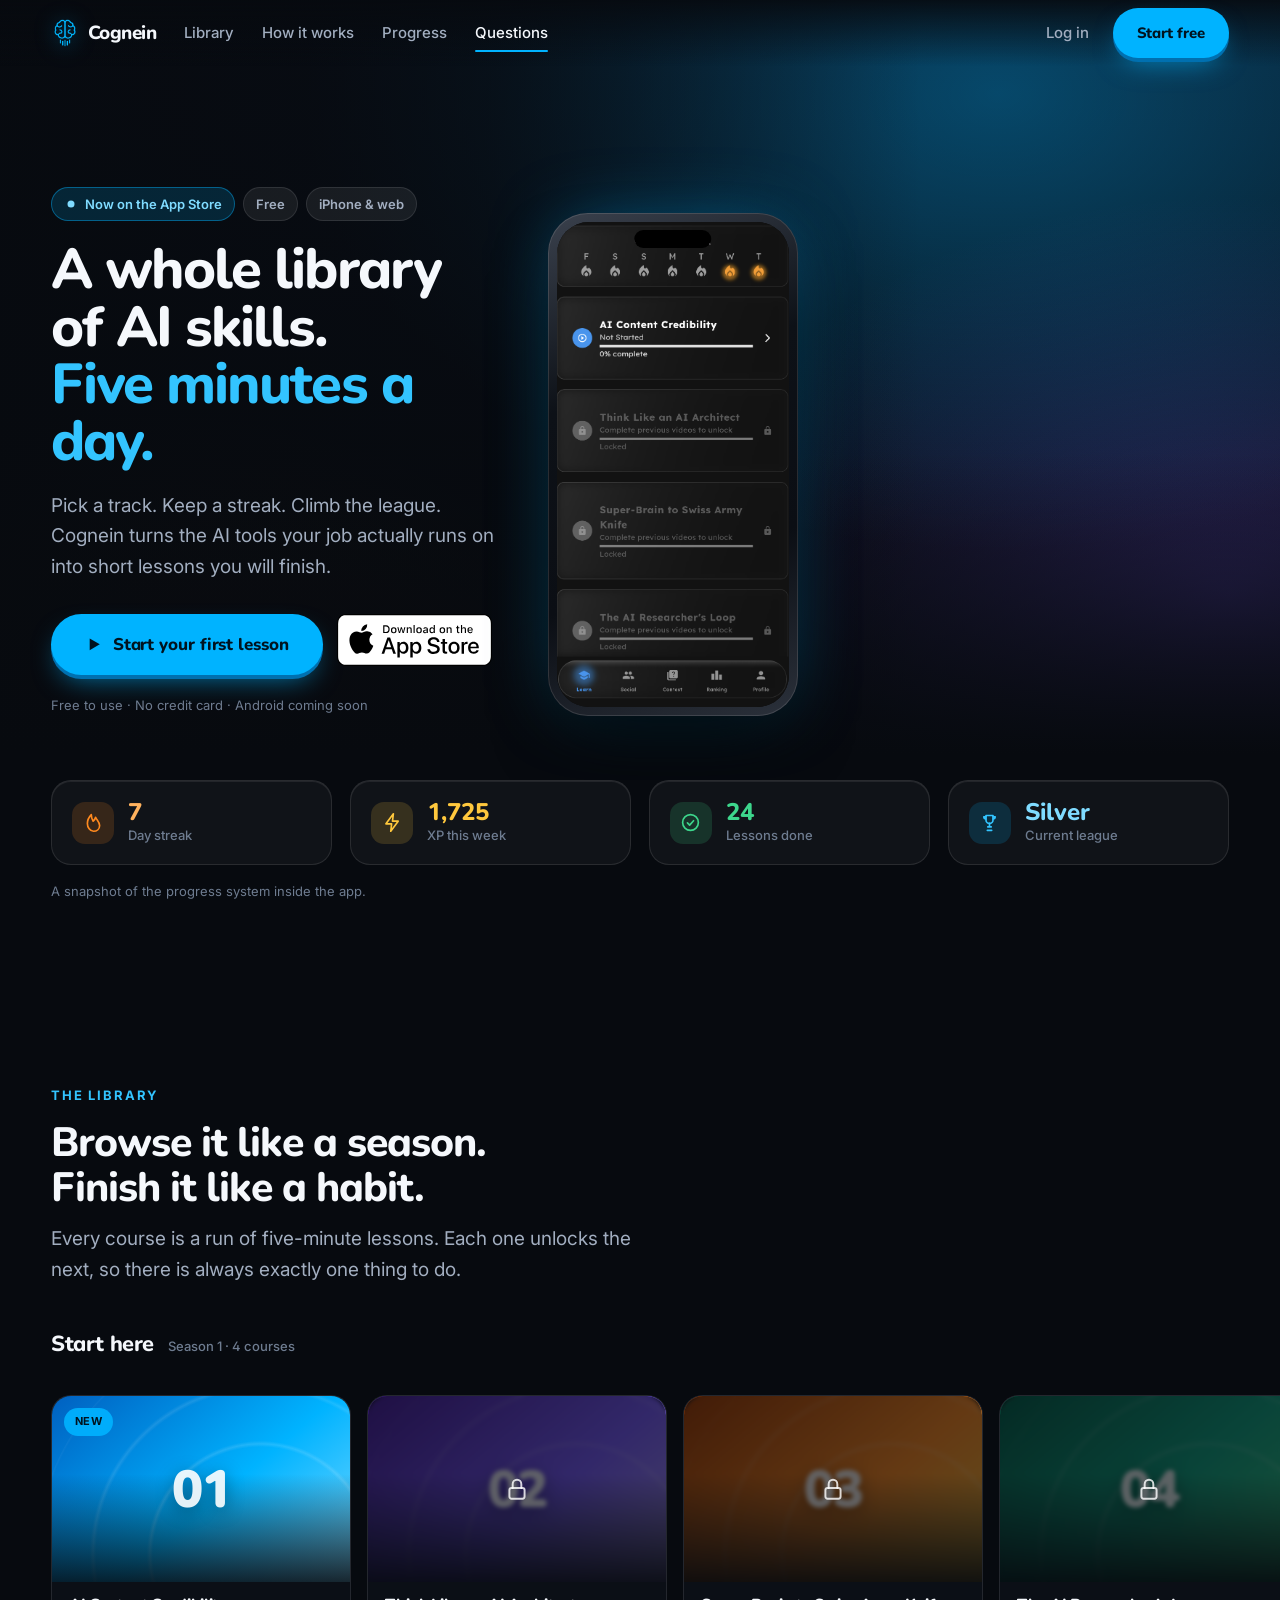
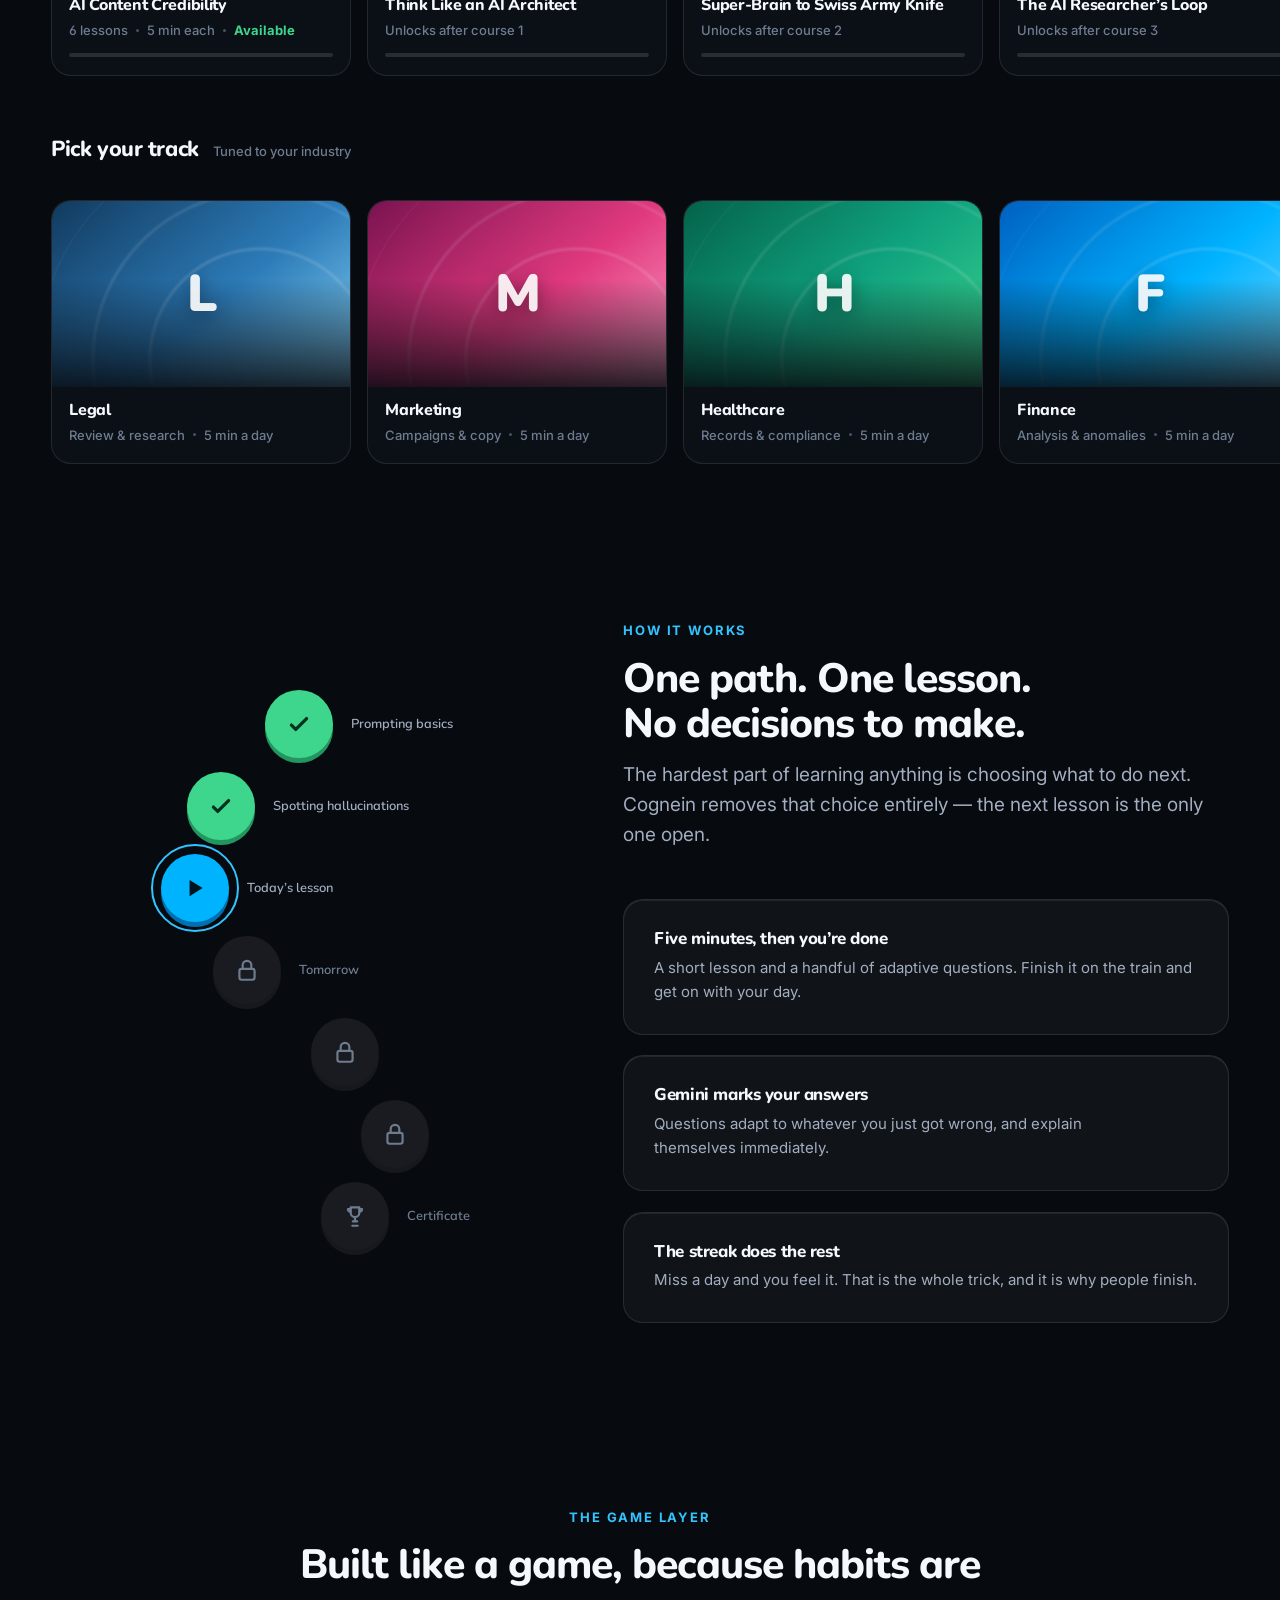
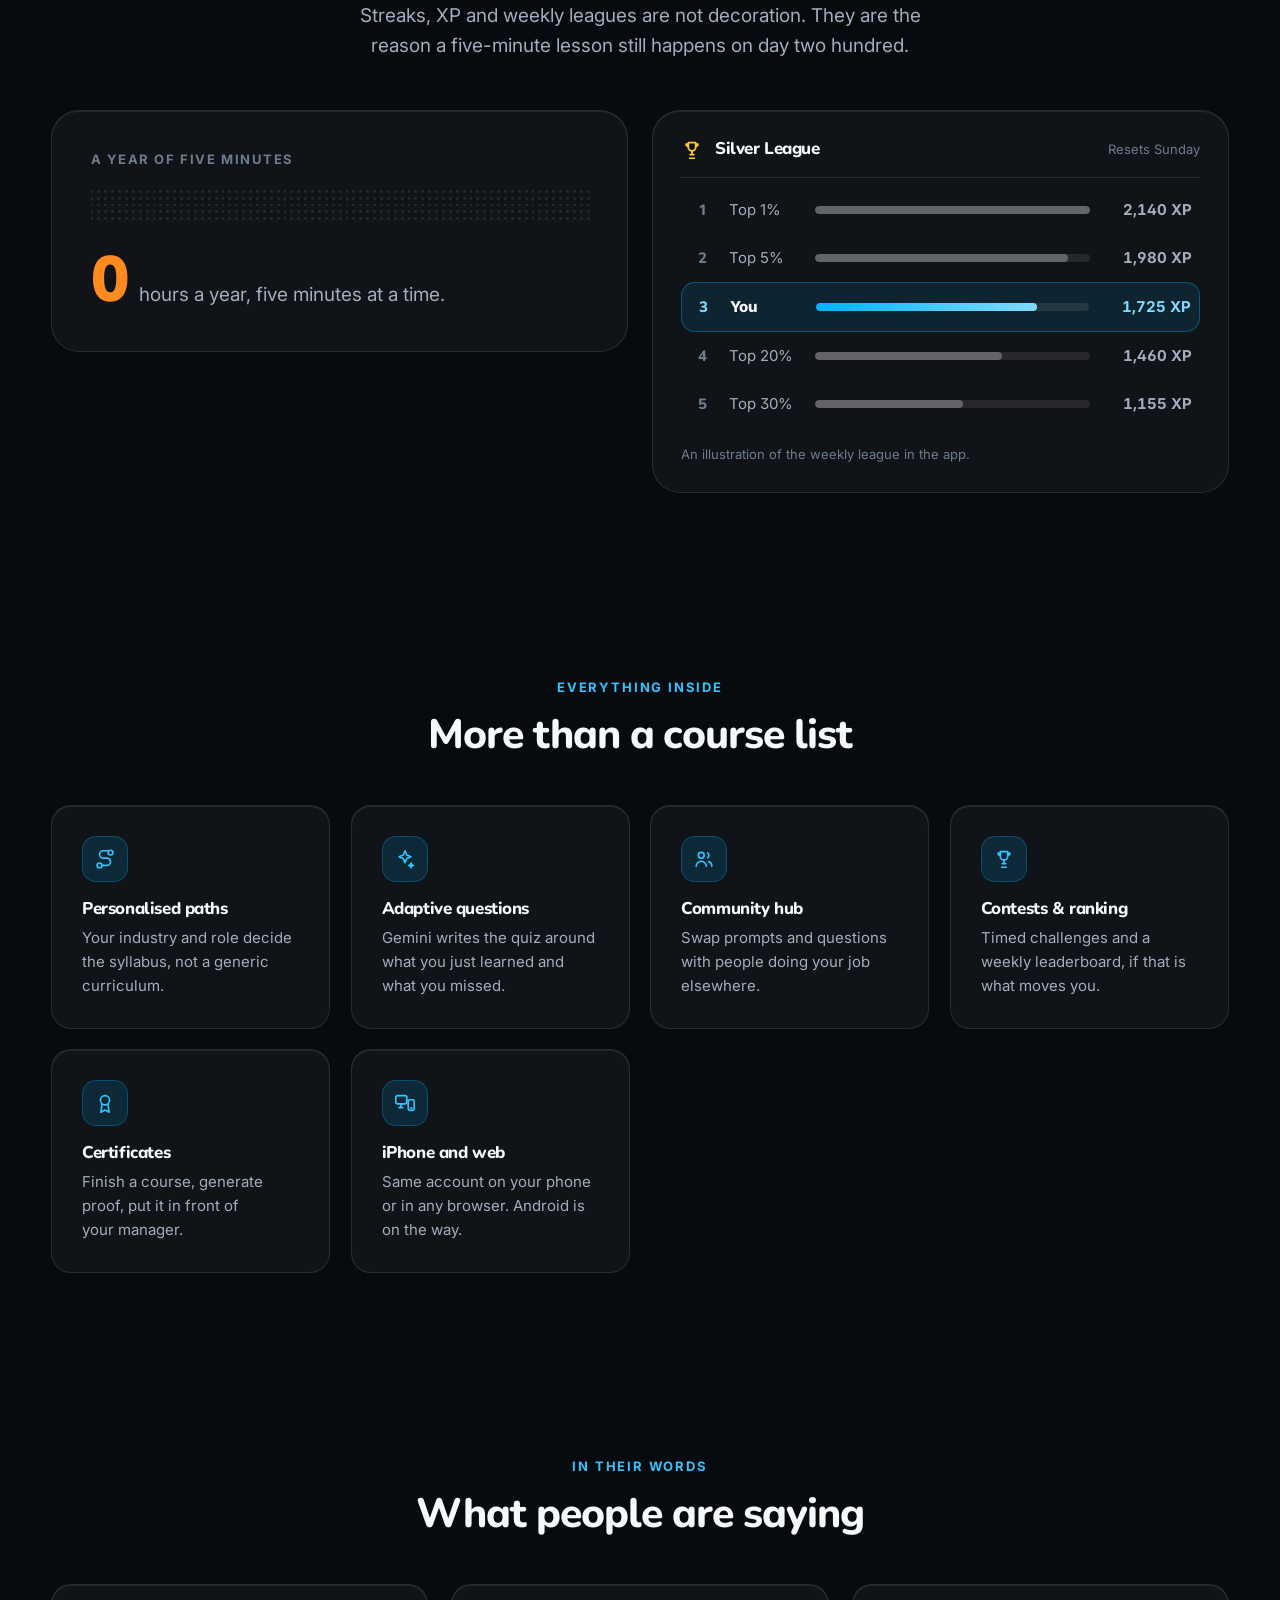
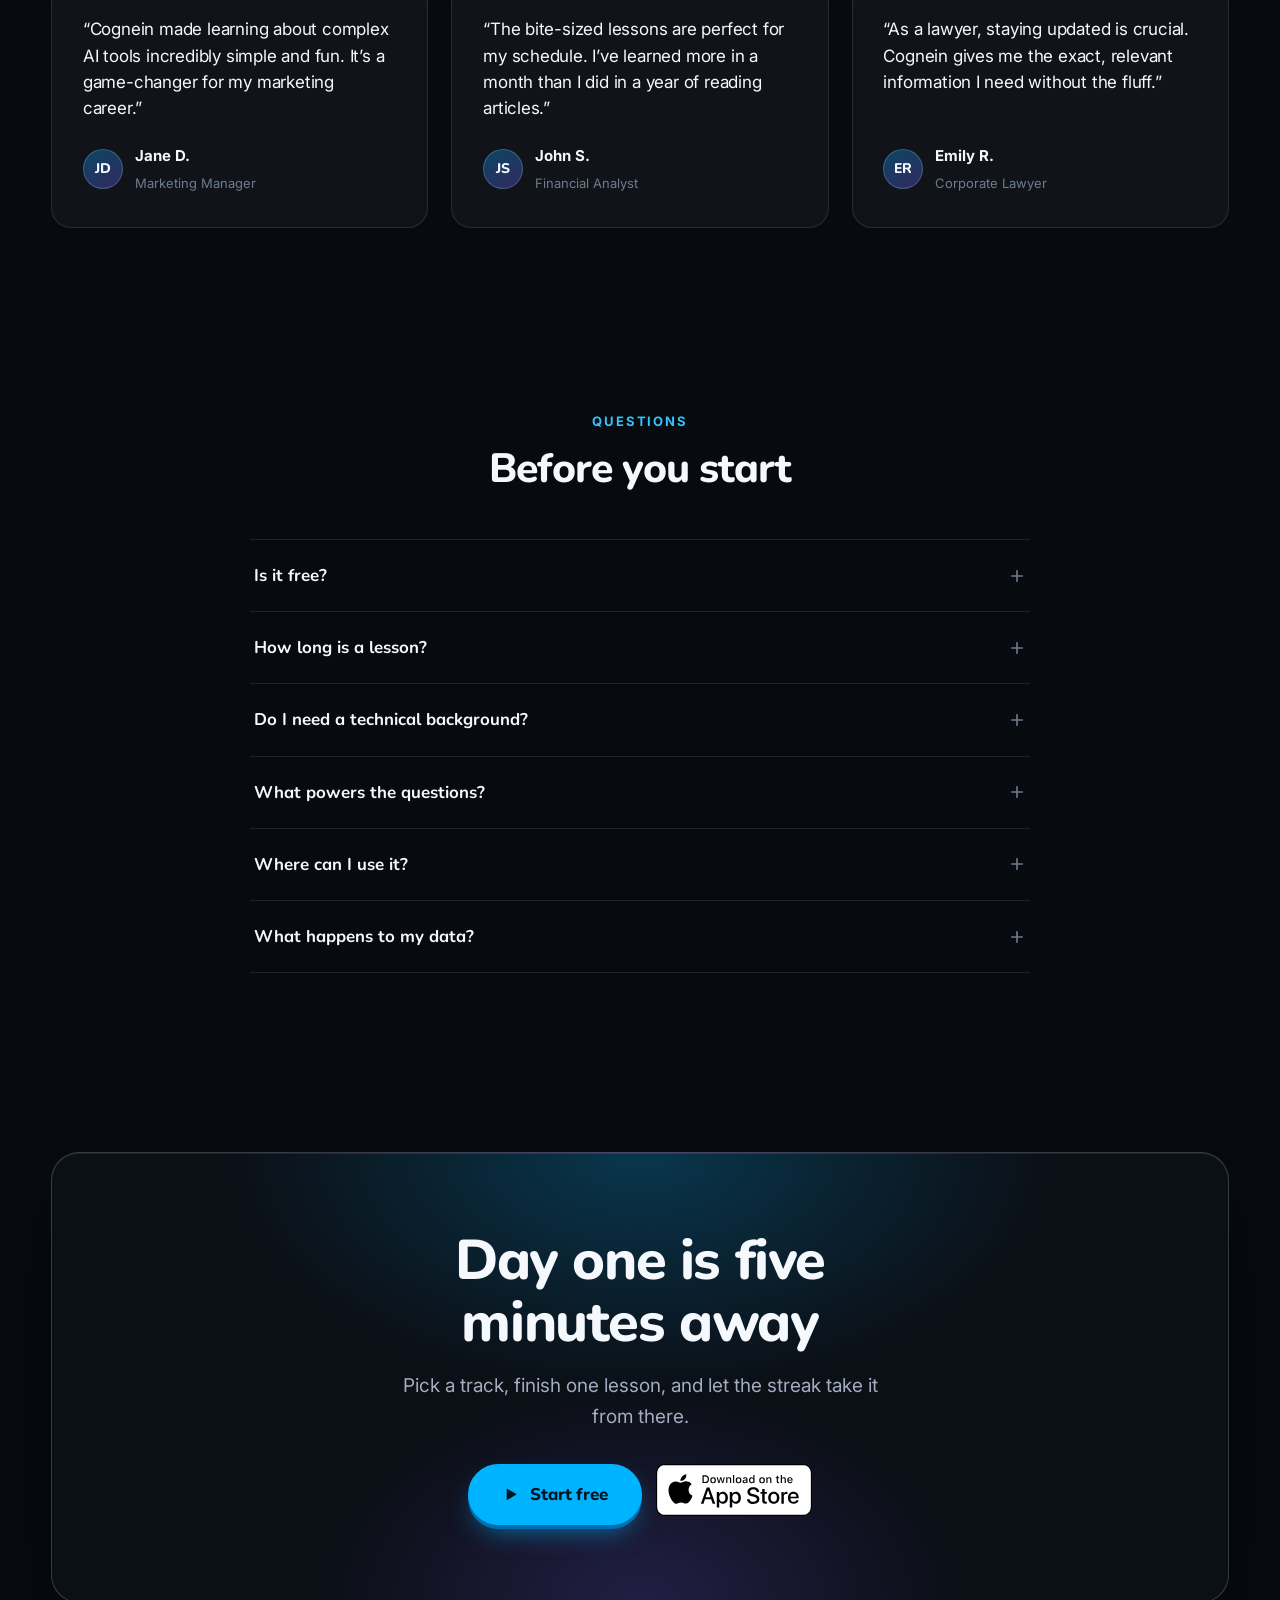
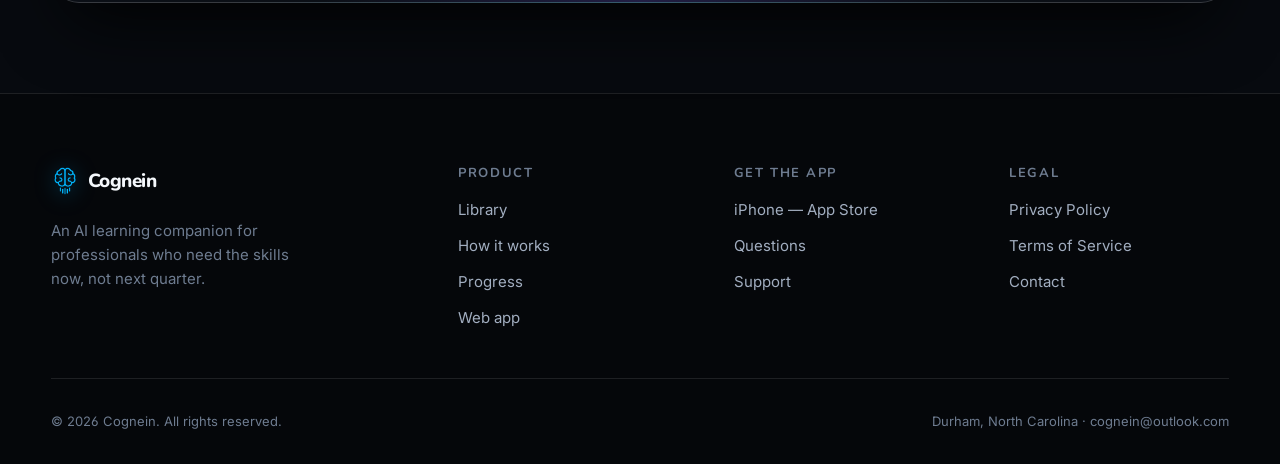
==== commit 60c3a9f1: "Rebuild as a browsable library with game mechanics Replace the minimal scroll-story with the directi" ====
--- a/index.html
+++ b/index.html
@@ -3,25 +3,25 @@
 <head>
 <meta charset="UTF-8">
 <meta name="viewport" content="width=device-width, initial-scale=1">
-<title>Cognein — The quiet advantage</title>
-<meta name="description" content="Everyone is using AI. Almost no one understands it. Cognein closes that gap in five minutes a day, tuned to your industry and role. Free on iPhone.">
-<meta name="theme-color" content="#05070B">
+<title>Cognein — A library of AI skills, five minutes a day</title>
+<meta name="description" content="Browse a library of job-critical AI courses, keep a daily streak, and climb the league. Cognein turns AI skills into five-minute lessons you'll actually finish. Free on iPhone and web.">
+<meta name="theme-color" content="#070A0F">
 <meta name="color-scheme" content="dark">
 <link rel="canonical" href="https://cognein.com/">
 
 <!-- Social -->
 <meta property="og:type" content="website">
 <meta property="og:site_name" content="Cognein">
-<meta property="og:title" content="Cognein — The quiet advantage">
-<meta property="og:description" content="Everyone is using AI. Almost no one understands it. Five minutes a day closes that gap.">
+<meta property="og:title" content="Cognein — A library of AI skills, five minutes a day">
+<meta property="og:description" content="Browse the library, keep a streak, climb the league. AI skills in five-minute lessons.">
 <meta property="og:url" content="https://cognein.com/">
 <meta property="og:image" content="https://cognein.com/assets/og-image.jpg">
 <meta property="og:image:width" content="1200">
 <meta property="og:image:height" content="630">
 <meta property="og:image:alt" content="Cognein — your AI learning companion">
 <meta name="twitter:card" content="summary_large_image">
-<meta name="twitter:title" content="Cognein — The quiet advantage">
-<meta name="twitter:description" content="Everyone is using AI. Almost no one understands it. Five minutes a day closes that gap.">
+<meta name="twitter:title" content="Cognein — A library of AI skills, five minutes a day">
+<meta name="twitter:description" content="Browse the library, keep a streak, climb the league. AI skills in five-minute lessons.">
 <meta name="twitter:image" content="https://cognein.com/assets/og-image.jpg">
 
 <!-- Icons -->
@@ -32,7 +32,7 @@
 <!-- Type -->
 <link rel="preconnect" href="https://fonts.googleapis.com">
 <link rel="preconnect" href="https://fonts.gstatic.com" crossorigin>
-<link href="https://fonts.googleapis.com/css2?family=Instrument+Serif:ital@0;1&family=Inter:opsz,wght@14..32,300..700&display=swap" rel="stylesheet">
+<link href="https://fonts.googleapis.com/css2?family=Nunito:wght@700;800;900&family=Inter:opsz,wght@14..32,300..600&display=swap" rel="stylesheet">
 
 <link rel="stylesheet" href="styles.css">
 <script>document.documentElement.classList.add('js');</script>
@@ -40,8 +40,6 @@
 <body>
 
 <a class="skip-link" href="#main">Skip to content</a>
-
-<div class="progress-rail" aria-hidden="true"><span data-progress></span></div>
 
 <header class="header" data-header>
   <div class="container">
@@ -51,14 +49,15 @@
     </a>
 
     <nav class="nav" data-nav aria-label="Primary">
-      <a href="#method">Method</a>
-      <a href="#fields">Fields</a>
+      <a href="#library">Library</a>
+      <a href="#path">How it works</a>
+      <a href="#progress">Progress</a>
       <a href="#questions">Questions</a>
     </nav>
 
     <div class="header-actions">
       <a class="btn btn--quiet" href="https://app.cognein.com">Log in</a>
-      <a class="btn btn--primary" href="https://app.cognein.com">Begin</a>
+      <a class="btn btn--primary" href="https://app.cognein.com">Start free</a>
       <button class="nav-toggle" data-nav-toggle type="button" aria-expanded="false" aria-controls="mobile-nav" aria-label="Toggle menu">
         <span></span><span></span><span></span>
       </button>
@@ -67,229 +66,562 @@
 </header>
 
 <div class="mobile-nav" id="mobile-nav" data-mobile-nav>
-  <a href="#method">Method</a>
-  <a href="#fields">Fields</a>
+  <a href="#library">Library</a>
+  <a href="#path">How it works</a>
+  <a href="#progress">Progress</a>
   <a href="#questions">Questions</a>
   <a href="privacy.html">Privacy</a>
   <a href="terms.html">Terms</a>
-  <a class="btn btn--primary" href="https://app.cognein.com">Begin</a>
+  <a class="btn btn--primary" href="https://app.cognein.com">Start free</a>
 </div>
 
 <main id="main">
 
-  <!-- ============================================ THE COLD OPEN -->
-  <section class="hero" id="top">
-    <canvas class="hero__canvas" data-neural aria-hidden="true"></canvas>
-
-    <div class="container hero__inner">
-      <h1 class="display" data-split>The <em>quiet</em> advantage.</h1>
-
-      <p class="lead" data-reveal style="--d:550ms">
-        Five minutes a day. That&rsquo;s the entire ask.
+  <!-- ==================================================== BILLBOARD -->
+  <section class="billboard" id="top">
+    <div class="billboard__bg" aria-hidden="true"></div>
+
+    <div class="container">
+      <div class="billboard__copy">
+        <div class="badge-row" data-reveal>
+          <span class="badge badge--live">
+            <svg viewBox="0 0 24 24" fill="currentColor" aria-hidden="true"><circle cx="12" cy="12" r="6"/></svg>
+            Now on the App Store
+          </span>
+          <span class="badge">Free</span>
+          <span class="badge">iPhone &amp; web</span>
+        </div>
+
+        <h1 data-reveal style="--d:80ms">
+          A whole library of AI skills.<br>
+          <span>Five minutes a day.</span>
+        </h1>
+
+        <p class="lead" data-reveal style="--d:160ms">
+          Pick a track. Keep a streak. Climb the league. Cognein turns the AI tools
+          your job actually runs on into short lessons you will finish.
+        </p>
+
+        <div class="billboard__cta" data-reveal style="--d:240ms">
+          <a class="btn btn--primary btn--lg" href="https://app.cognein.com">
+            <svg viewBox="0 0 24 24" fill="currentColor" aria-hidden="true"><path d="M6 4.5l13 7.5-13 7.5z"/></svg>
+            Start your first lesson
+          </a>
+          <a class="store-badge" href="https://apps.apple.com/us/app/evolve-ai/id6754223888" target="_blank" rel="noopener">
+            <img src="assets/app-store-badge.svg" alt="Download Cognein on the App Store" width="155" height="52">
+          </a>
+        </div>
+
+        <p class="billboard__note" data-reveal style="--d:300ms">
+          Free to use · No credit card · Android coming soon
+        </p>
+      </div>
+
+      <div class="billboard__device" data-reveal style="--d:200ms">
+        <div class="device">
+          <div class="device__island" aria-hidden="true"></div>
+          <div class="device__screen">
+            <img src="assets/app-screen.png" alt="The Cognein app: a daily streak above a list of lessons that unlock in order" width="663" height="1335" fetchpriority="high">
+          </div>
+        </div>
+      </div>
+    </div>
+  </section>
+
+  <!-- ========================================================= HUD -->
+  <section id="progress" style="padding-top:0">
+    <div class="container">
+      <div class="hud">
+        <div class="stat stat--flame" data-reveal data-stagger>
+          <span class="stat__icon">
+            <svg viewBox="0 0 24 24" fill="none" stroke="currentColor" stroke-width="1.9" stroke-linecap="round" stroke-linejoin="round" aria-hidden="true"><path d="M12 22c4 0 7-2.8 7-6.6 0-4-3.1-6-4.6-9.4-.5 2.5-1.9 3.5-2.9 4.5C10 8 9.5 5.5 9.5 3 7 5.6 5 8.6 5 13.1 5 17.4 8 22 12 22z"/></svg>
+          </span>
+          <div>
+            <p class="stat__num" data-count="7">7</p>
+            <p class="stat__label">Day streak</p>
+          </div>
+        </div>
+
+        <div class="stat stat--xp" data-reveal data-stagger>
+          <span class="stat__icon">
+            <svg viewBox="0 0 24 24" fill="none" stroke="currentColor" stroke-width="1.9" stroke-linecap="round" stroke-linejoin="round" aria-hidden="true"><path d="M13 2L4.5 13.5H11l-1 8.5L18.5 10.5H12l1-8.5z"/></svg>
+          </span>
+          <div>
+            <p class="stat__num" data-count="1725">1725</p>
+            <p class="stat__label">XP this week</p>
+          </div>
+        </div>
+
+        <div class="stat stat--win" data-reveal data-stagger>
+          <span class="stat__icon">
+            <svg viewBox="0 0 24 24" fill="none" stroke="currentColor" stroke-width="1.9" stroke-linecap="round" stroke-linejoin="round" aria-hidden="true"><circle cx="12" cy="12" r="9"/><path d="M8.5 12.5l2.5 2.5 4.5-5"/></svg>
+          </span>
+          <div>
+            <p class="stat__num" data-count="24">24</p>
+            <p class="stat__label">Lessons done</p>
+          </div>
+        </div>
+
+        <div class="stat stat--brand" data-reveal data-stagger>
+          <span class="stat__icon">
+            <svg viewBox="0 0 24 24" fill="none" stroke="currentColor" stroke-width="1.9" stroke-linecap="round" stroke-linejoin="round" aria-hidden="true"><path d="M8 4h8v5a4 4 0 0 1-8 0V4z"/><path d="M8 5.5H5.5A2.5 2.5 0 0 0 8 8M16 5.5h2.5A2.5 2.5 0 0 1 16 8"/><path d="M12 13v4M9.5 21h5M10 17h4"/></svg>
+          </span>
+          <div>
+            <p class="stat__num">Silver</p>
+            <p class="stat__label">Current league</p>
+          </div>
+        </div>
+      </div>
+      <p style="margin-top:1rem;font-size:0.8125rem;color:var(--text-dim)">
+        A snapshot of the progress system inside the app.
       </p>
-
-      <div class="hero-cta" data-reveal style="--d:700ms">
-        <a class="store-badge" href="https://apps.apple.com/us/app/evolve-ai/id6754223888" target="_blank" rel="noopener">
-          <img src="assets/app-store-badge.svg" alt="Download Cognein on the App Store" width="143" height="48">
-        </a>
-        <a class="btn btn--ghost btn--lg" href="https://app.cognein.com">
-          Open the web app
-          <svg viewBox="0 0 24 24" fill="none" stroke="currentColor" stroke-width="2" stroke-linecap="round" stroke-linejoin="round" aria-hidden="true"><path d="M5 12h14M13 6l6 6-6 6"/></svg>
-        </a>
-      </div>
-    </div>
-
-    <div class="scroll-cue" aria-hidden="true">
-      <span class="scroll-cue__line"></span>
-      Scroll
-    </div>
-  </section>
-
-  <!-- ============================================ I. THE GAP -->
-  <section class="act" id="gap">
-    <div class="container container--tight">
-      <div class="rule"></div>
-      <p class="eyebrow eyebrow--center" data-reveal>The gap</p>
-      <h2 class="act__statement" data-split>
-        Everyone is using AI.<br>Almost no one understands it.
-      </h2>
-      <p class="act__note" data-reveal style="--d:200ms">
-        That gap doesn&rsquo;t announce itself. It compounds.
-      </p>
-    </div>
-  </section>
-
-  <!-- ============================================ II. THE MATH -->
-  <section class="math" id="math">
-    <div class="container container--tight">
-      <p class="eyebrow eyebrow--center" data-reveal>The math</p>
-      <h2 class="act__statement" data-split>Five minutes.<br>Every day.</h2>
-
-      <div class="math__grid" data-dots role="img" aria-label="A grid of 365 dots, one for each day of a year"></div>
-
-      <p class="math__readout" data-reveal>
-        <span class="gradient-text" data-hours>30</span>
-        <span>hours a year</span>
-      </p>
-
-      <p class="math__caption" data-reveal style="--d:120ms">
-        Five minutes is nothing. A year of them isn&rsquo;t.
-      </p>
-    </div>
-  </section>
-
-  <!-- ============================================ III. THE METHOD -->
-  <section id="method">
-    <div class="container">
-      <div class="method-grid">
+    </div>
+  </section>
+
+  <!-- ===================================================== LIBRARY -->
+  <section id="library" style="padding-bottom:0">
+    <div class="container">
+      <div class="section-head" data-reveal>
+        <span class="eyebrow">The library</span>
+        <h2>Browse it like a season.<br>Finish it like a habit.</h2>
+        <p>Every course is a run of five-minute lessons. Each one unlocks the next, so there is always exactly one thing to do.</p>
+      </div>
+    </div>
+
+    <!-- Row: Start here -->
+    <div class="row" data-reveal>
+      <div class="row__head">
+        <h3>Start here</h3>
+        <span>Season 1 · 4 courses</span>
+      </div>
+      <div class="row__viewport" data-row>
+        <button class="row__arrow row__arrow--prev" type="button" data-row-prev aria-label="Scroll left" disabled>
+          <svg viewBox="0 0 24 24" fill="none" stroke="currentColor" stroke-width="2.4" stroke-linecap="round" stroke-linejoin="round"><path d="M15 5l-7 7 7 7"/></svg>
+        </button>
+
+        <div class="row__track" data-row-track>
+          <article class="card">
+            <div class="card__art art-1">
+              <span class="card__tag card__tag--new">New</span>
+              <span class="card__glyph">01</span>
+              <span class="card__play" aria-hidden="true">
+                <svg viewBox="0 0 24 24" fill="currentColor"><path d="M6 4.5l13 7.5-13 7.5z"/></svg>
+              </span>
+            </div>
+            <div class="card__body">
+              <h4>AI Content Credibility</h4>
+              <p class="card__meta">6 lessons <i class="dot"></i> 5 min each <i class="dot"></i> <em>Available</em></p>
+              <div class="card__progress"><i style="--p:0%"></i></div>
+            </div>
+          </article>
+
+          <article class="card">
+            <div class="card__art art-2">
+              <span class="card__glyph">02</span>
+              <span class="card__lock">
+                <svg viewBox="0 0 24 24" fill="none" stroke="currentColor" stroke-width="1.8" stroke-linecap="round" stroke-linejoin="round"><rect x="5" y="11" width="14" height="10" rx="2"/><path d="M8 11V7.5a4 4 0 0 1 8 0V11"/></svg>
+              </span>
+            </div>
+            <div class="card__body">
+              <h4>Think Like an AI Architect</h4>
+              <p class="card__meta">Unlocks after course 1</p>
+              <div class="card__progress"><i style="--p:0%"></i></div>
+            </div>
+          </article>
+
+          <article class="card">
+            <div class="card__art art-3">
+              <span class="card__glyph">03</span>
+              <span class="card__lock">
+                <svg viewBox="0 0 24 24" fill="none" stroke="currentColor" stroke-width="1.8" stroke-linecap="round" stroke-linejoin="round"><rect x="5" y="11" width="14" height="10" rx="2"/><path d="M8 11V7.5a4 4 0 0 1 8 0V11"/></svg>
+              </span>
+            </div>
+            <div class="card__body">
+              <h4>Super-Brain to Swiss Army Knife</h4>
+              <p class="card__meta">Unlocks after course 2</p>
+              <div class="card__progress"><i style="--p:0%"></i></div>
+            </div>
+          </article>
+
+          <article class="card">
+            <div class="card__art art-4">
+              <span class="card__glyph">04</span>
+              <span class="card__lock">
+                <svg viewBox="0 0 24 24" fill="none" stroke="currentColor" stroke-width="1.8" stroke-linecap="round" stroke-linejoin="round"><rect x="5" y="11" width="14" height="10" rx="2"/><path d="M8 11V7.5a4 4 0 0 1 8 0V11"/></svg>
+              </span>
+            </div>
+            <div class="card__body">
+              <h4>The AI Researcher&rsquo;s Loop</h4>
+              <p class="card__meta">Unlocks after course 3</p>
+              <div class="card__progress"><i style="--p:0%"></i></div>
+            </div>
+          </article>
+        </div>
+
+        <button class="row__arrow row__arrow--next" type="button" data-row-next aria-label="Scroll right">
+          <svg viewBox="0 0 24 24" fill="none" stroke="currentColor" stroke-width="2.4" stroke-linecap="round" stroke-linejoin="round"><path d="M9 5l7 7-7 7"/></svg>
+        </button>
+      </div>
+    </div>
+
+    <!-- Row: Tracks -->
+    <div class="row" data-reveal>
+      <div class="row__head">
+        <h3>Pick your track</h3>
+        <span>Tuned to your industry</span>
+      </div>
+      <div class="row__viewport" data-row>
+        <button class="row__arrow row__arrow--prev" type="button" data-row-prev aria-label="Scroll left" disabled>
+          <svg viewBox="0 0 24 24" fill="none" stroke="currentColor" stroke-width="2.4" stroke-linecap="round" stroke-linejoin="round"><path d="M15 5l-7 7 7 7"/></svg>
+        </button>
+
+        <div class="row__track" data-row-track>
+          <article class="card">
+            <div class="card__art art-6"><span class="card__glyph">L</span>
+              <span class="card__play" aria-hidden="true"><svg viewBox="0 0 24 24" fill="currentColor"><path d="M6 4.5l13 7.5-13 7.5z"/></svg></span>
+            </div>
+            <div class="card__body">
+              <h4>Legal</h4>
+              <p class="card__meta">Review &amp; research <i class="dot"></i> 5 min a day</p>
+            </div>
+          </article>
+
+          <article class="card">
+            <div class="card__art art-5"><span class="card__glyph">M</span>
+              <span class="card__play" aria-hidden="true"><svg viewBox="0 0 24 24" fill="currentColor"><path d="M6 4.5l13 7.5-13 7.5z"/></svg></span>
+            </div>
+            <div class="card__body">
+              <h4>Marketing</h4>
+              <p class="card__meta">Campaigns &amp; copy <i class="dot"></i> 5 min a day</p>
+            </div>
+          </article>
+
+          <article class="card">
+            <div class="card__art art-4"><span class="card__glyph">H</span>
+              <span class="card__play" aria-hidden="true"><svg viewBox="0 0 24 24" fill="currentColor"><path d="M6 4.5l13 7.5-13 7.5z"/></svg></span>
+            </div>
+            <div class="card__body">
+              <h4>Healthcare</h4>
+              <p class="card__meta">Records &amp; compliance <i class="dot"></i> 5 min a day</p>
+            </div>
+          </article>
+
+          <article class="card">
+            <div class="card__art art-1"><span class="card__glyph">F</span>
+              <span class="card__play" aria-hidden="true"><svg viewBox="0 0 24 24" fill="currentColor"><path d="M6 4.5l13 7.5-13 7.5z"/></svg></span>
+            </div>
+            <div class="card__body">
+              <h4>Finance</h4>
+              <p class="card__meta">Analysis &amp; anomalies <i class="dot"></i> 5 min a day</p>
+            </div>
+          </article>
+
+          <article class="card">
+            <div class="card__art art-3"><span class="card__glyph">E</span>
+              <span class="card__play" aria-hidden="true"><svg viewBox="0 0 24 24" fill="currentColor"><path d="M6 4.5l13 7.5-13 7.5z"/></svg></span>
+            </div>
+            <div class="card__body">
+              <h4>Education</h4>
+              <p class="card__meta">Planning &amp; grading <i class="dot"></i> 5 min a day</p>
+            </div>
+          </article>
+
+          <article class="card">
+            <div class="card__art art-2"><span class="card__glyph">O</span>
+              <span class="card__play" aria-hidden="true"><svg viewBox="0 0 24 24" fill="currentColor"><path d="M6 4.5l13 7.5-13 7.5z"/></svg></span>
+            </div>
+            <div class="card__body">
+              <h4>Operations</h4>
+              <p class="card__meta">Process &amp; reporting <i class="dot"></i> 5 min a day</p>
+            </div>
+          </article>
+        </div>
+
+        <button class="row__arrow row__arrow--next" type="button" data-row-next aria-label="Scroll right">
+          <svg viewBox="0 0 24 24" fill="none" stroke="currentColor" stroke-width="2.4" stroke-linecap="round" stroke-linejoin="round"><path d="M9 5l7 7-7 7"/></svg>
+        </button>
+      </div>
+    </div>
+  </section>
+
+  <!-- ======================================================== PATH -->
+  <section id="path">
+    <div class="container">
+      <div class="path-wrap">
+        <div class="path" data-path>
+          <span class="path__node path__node--done">
+            <svg viewBox="0 0 24 24" fill="none" stroke="currentColor" stroke-width="3" stroke-linecap="round" stroke-linejoin="round" aria-hidden="true"><path d="M5 13l4 4 10-10"/></svg>
+            <span class="path__label">Prompting basics</span>
+          </span>
+          <span class="path__node path__node--done">
+            <svg viewBox="0 0 24 24" fill="none" stroke="currentColor" stroke-width="3" stroke-linecap="round" stroke-linejoin="round" aria-hidden="true"><path d="M5 13l4 4 10-10"/></svg>
+            <span class="path__label">Spotting hallucinations</span>
+          </span>
+          <span class="path__node path__node--now">
+            <svg viewBox="0 0 24 24" fill="currentColor" aria-hidden="true"><path d="M7 4.5l12 7.5-12 7.5z"/></svg>
+            <span class="path__label">Today&rsquo;s lesson</span>
+          </span>
+          <span class="path__node path__node--locked">
+            <svg viewBox="0 0 24 24" fill="none" stroke="currentColor" stroke-width="2" stroke-linecap="round" stroke-linejoin="round" aria-hidden="true"><rect x="5" y="11" width="14" height="10" rx="2"/><path d="M8 11V7.5a4 4 0 0 1 8 0V11"/></svg>
+            <span class="path__label">Tomorrow</span>
+          </span>
+          <span class="path__node path__node--locked">
+            <svg viewBox="0 0 24 24" fill="none" stroke="currentColor" stroke-width="2" stroke-linecap="round" stroke-linejoin="round" aria-hidden="true"><rect x="5" y="11" width="14" height="10" rx="2"/><path d="M8 11V7.5a4 4 0 0 1 8 0V11"/></svg>
+          </span>
+          <span class="path__node path__node--locked">
+            <svg viewBox="0 0 24 24" fill="none" stroke="currentColor" stroke-width="2" stroke-linecap="round" stroke-linejoin="round" aria-hidden="true"><rect x="5" y="11" width="14" height="10" rx="2"/><path d="M8 11V7.5a4 4 0 0 1 8 0V11"/></svg>
+          </span>
+          <span class="path__node path__node--locked">
+            <svg viewBox="0 0 24 24" fill="none" stroke="currentColor" stroke-width="2" stroke-linecap="round" stroke-linejoin="round" aria-hidden="true"><path d="M8 4h8v5a4 4 0 0 1-8 0V4z"/><path d="M8 5.5H5.5A2.5 2.5 0 0 0 8 8M16 5.5h2.5A2.5 2.5 0 0 1 16 8"/><path d="M12 13v4M9.5 21h5M10 17h4"/></svg>
+            <span class="path__label">Certificate</span>
+          </span>
+        </div>
+
         <div>
-          <p class="eyebrow" data-reveal>The method</p>
-          <h2 class="act__statement" style="text-align:left;margin-inline:0;margin-bottom:2.5rem" data-split>
-            One lesson.<br>Then the next.
-          </h2>
-
-          <div class="steps">
-            <article class="step" data-step data-spotlight>
-              <span class="step__icon">
-                <svg class="icon-locked" viewBox="0 0 24 24" fill="none" stroke="currentColor" stroke-width="1.8" stroke-linecap="round" stroke-linejoin="round" aria-hidden="true"><rect x="5" y="11" width="14" height="10" rx="2"/><path d="M8 11V7.5a4 4 0 0 1 8 0V11"/></svg>
-                <svg class="icon-open" viewBox="0 0 24 24" fill="none" stroke="currentColor" stroke-width="1.8" stroke-linecap="round" stroke-linejoin="round" aria-hidden="true"><rect x="5" y="11" width="14" height="10" rx="2"/><path d="M8 11V7.5a4 4 0 0 1 7.6-1.7"/></svg>
-              </span>
-              <div>
-                <h3>Tuned to your work</h3>
-                <p>Your industry. Your role. Nothing else.</p>
-              </div>
-            </article>
-
-            <article class="step" data-step data-spotlight>
-              <span class="step__icon">
-                <svg class="icon-locked" viewBox="0 0 24 24" fill="none" stroke="currentColor" stroke-width="1.8" stroke-linecap="round" stroke-linejoin="round" aria-hidden="true"><rect x="5" y="11" width="14" height="10" rx="2"/><path d="M8 11V7.5a4 4 0 0 1 8 0V11"/></svg>
-                <svg class="icon-open" viewBox="0 0 24 24" fill="none" stroke="currentColor" stroke-width="1.8" stroke-linecap="round" stroke-linejoin="round" aria-hidden="true"><path d="M12 4l1.7 4.1 4.1 1.7-4.1 1.7L12 15.6l-1.7-4.1-4.1-1.7 4.1-1.7L12 4z"/><path d="M18 16.4l.7 1.7 1.7.7-1.7.7-.7 1.7-.7-1.7-1.7-.7 1.7-.7.7-1.7z"/></svg>
-              </span>
-              <div>
-                <h3>It asks, you answer</h3>
-                <p>Gemini adapts to whatever you just missed.</p>
-              </div>
-            </article>
-
-            <article class="step" data-step data-spotlight>
-              <span class="step__icon">
-                <svg class="icon-locked" viewBox="0 0 24 24" fill="none" stroke="currentColor" stroke-width="1.8" stroke-linecap="round" stroke-linejoin="round" aria-hidden="true"><rect x="5" y="11" width="14" height="10" rx="2"/><path d="M8 11V7.5a4 4 0 0 1 8 0V11"/></svg>
-                <svg class="icon-open" viewBox="0 0 24 24" fill="none" stroke="currentColor" stroke-width="1.8" stroke-linecap="round" stroke-linejoin="round" aria-hidden="true"><circle cx="12" cy="9" r="5"/><path d="M8.8 13.3L7.5 22l4.5-2.3L16.5 22l-1.3-8.7"/></svg>
-              </span>
-              <div>
-                <h3>Proof at the end</h3>
-                <p>A certificate you can actually show someone.</p>
-              </div>
-            </article>
-          </div>
-        </div>
-
-        <div class="device-stage" data-reveal>
-          <div class="device">
-            <div class="device__island" aria-hidden="true"></div>
-            <div class="device__screen">
-              <img src="assets/app-screen.png" alt="The Cognein app: a daily streak above a list of lessons that unlock in order" width="663" height="1335" loading="lazy">
-            </div>
-          </div>
-        </div>
-      </div>
-    </div>
-  </section>
-
-  <!-- ============================================ IV. THE MIRROR -->
-  <section class="mirror" id="fields">
-    <div class="container container--tight">
-      <p class="eyebrow eyebrow--center" data-reveal>You</p>
-      <h2 class="act__statement" data-split>What do you do?</h2>
-
-      <div class="chips" data-reveal style="--d:150ms">
-        <button class="chip" type="button" aria-pressed="false" data-field="document review that never invents a citation.">Legal</button>
-        <button class="chip" type="button" aria-pressed="false" data-field="campaign variants that are actually worth testing.">Marketing</button>
-        <button class="chip" type="button" aria-pressed="false" data-field="patient workflows that stay on the right side of compliance.">Healthcare</button>
-        <button class="chip" type="button" aria-pressed="false" data-field="analysis that catches what you would have missed.">Finance</button>
-        <button class="chip" type="button" aria-pressed="false" data-field="lesson plans built in minutes, not evenings.">Education</button>
-        <button class="chip" type="button" aria-pressed="false" data-field="the tools your field is quietly adopting already.">Something else</button>
-      </div>
-
-      <p class="mirror__answer">
-        <span class="prefix">You&rsquo;d start with</span>
-        <span class="scramble" data-answer aria-live="polite">your first five minutes.</span>
-      </p>
-    </div>
-  </section>
-
-  <!-- ============================================ V. IN THEIR WORDS -->
-  <section id="proof">
-    <div class="container">
-      <p class="eyebrow eyebrow--center" style="display:flex;justify-content:center;margin-bottom:3.5rem" data-reveal>In their words</p>
-
-      <div class="proof">
-        <figure data-reveal data-stagger>
-          <blockquote>&ldquo;Complex AI tools, made simple and genuinely fun.&rdquo;</blockquote>
-          <figcaption><strong>Jane D.</strong>Marketing Manager</figcaption>
+          <div class="section-head" data-reveal>
+            <span class="eyebrow">How it works</span>
+            <h2>One path. One lesson.<br>No decisions to make.</h2>
+            <p>The hardest part of learning anything is choosing what to do next. Cognein removes that choice entirely — the next lesson is the only one open.</p>
+          </div>
+
+          <div class="tiles" style="grid-template-columns:1fr">
+            <div class="tile" data-reveal data-stagger>
+              <h3>Five minutes, then you&rsquo;re done</h3>
+              <p>A short lesson and a handful of adaptive questions. Finish it on the train and get on with your day.</p>
+            </div>
+            <div class="tile" data-reveal data-stagger>
+              <h3>Gemini marks your answers</h3>
+              <p>Questions adapt to whatever you just got wrong, and explain themselves immediately.</p>
+            </div>
+            <div class="tile" data-reveal data-stagger>
+              <h3>The streak does the rest</h3>
+              <p>Miss a day and you feel it. That is the whole trick, and it is why people finish.</p>
+            </div>
+          </div>
+        </div>
+      </div>
+    </div>
+  </section>
+
+  <!-- ==================================== STREAK + LEAGUE -->
+  <section>
+    <div class="container">
+      <div class="section-head section-head--center" data-reveal>
+        <span class="eyebrow">The game layer</span>
+        <h2>Built like a game, because habits are</h2>
+        <p>Streaks, XP and weekly leagues are not decoration. They are the reason a five-minute lesson still happens on day two hundred.</p>
+      </div>
+
+      <div style="display:grid;grid-template-columns:repeat(auto-fit,minmax(340px,1fr));gap:clamp(1rem,2vw,1.5rem);align-items:start">
+        <div class="streak-panel" data-reveal>
+          <p style="font-size:0.8125rem;font-weight:700;letter-spacing:0.12em;text-transform:uppercase;color:var(--text-dim);margin-bottom:1.25rem">
+            A year of five minutes
+          </p>
+          <div class="year-grid" data-dots role="img" aria-label="A grid of 365 dots, one for each day of a year"></div>
+          <p class="streak-readout">
+            <b data-hours>30</b>
+            <span>hours a year, five minutes at a time.</span>
+          </p>
+        </div>
+
+        <div class="league" data-reveal style="--d:120ms">
+          <div class="league__head">
+            <svg viewBox="0 0 24 24" fill="none" stroke="currentColor" stroke-width="1.9" stroke-linecap="round" stroke-linejoin="round" aria-hidden="true"><path d="M8 4h8v5a4 4 0 0 1-8 0V4z"/><path d="M8 5.5H5.5A2.5 2.5 0 0 0 8 8M16 5.5h2.5A2.5 2.5 0 0 1 16 8"/><path d="M12 13v4M9.5 21h5M10 17h4"/></svg>
+            <h3>Silver League</h3>
+            <span>Resets Sunday</span>
+          </div>
+
+          <div class="league__row">
+            <span class="league__rank">1</span>
+            <span class="league__name">Top 1%</span>
+            <span class="league__bar"><i style="--p:100%"></i></span>
+            <span class="league__xp">2,140 XP</span>
+          </div>
+          <div class="league__row">
+            <span class="league__rank">2</span>
+            <span class="league__name">Top 5%</span>
+            <span class="league__bar"><i style="--p:92%"></i></span>
+            <span class="league__xp">1,980 XP</span>
+          </div>
+          <div class="league__row league__row--you">
+            <span class="league__rank">3</span>
+            <span class="league__name">You</span>
+            <span class="league__bar"><i style="--p:81%"></i></span>
+            <span class="league__xp">1,725 XP</span>
+          </div>
+          <div class="league__row">
+            <span class="league__rank">4</span>
+            <span class="league__name">Top 20%</span>
+            <span class="league__bar"><i style="--p:68%"></i></span>
+            <span class="league__xp">1,460 XP</span>
+          </div>
+          <div class="league__row">
+            <span class="league__rank">5</span>
+            <span class="league__name">Top 30%</span>
+            <span class="league__bar"><i style="--p:54%"></i></span>
+            <span class="league__xp">1,155 XP</span>
+          </div>
+
+          <p style="margin-top:1rem;font-size:0.8125rem;color:var(--text-dim)">
+            An illustration of the weekly league in the app.
+          </p>
+        </div>
+      </div>
+    </div>
+  </section>
+
+  <!-- ==================================================== FEATURES -->
+  <section id="features">
+    <div class="container">
+      <div class="section-head section-head--center" data-reveal>
+        <span class="eyebrow">Everything inside</span>
+        <h2>More than a course list</h2>
+      </div>
+
+      <div class="tiles">
+        <div class="tile" data-reveal data-stagger>
+          <span class="tile__icon">
+            <svg viewBox="0 0 24 24" fill="none" stroke="currentColor" stroke-width="1.8" stroke-linecap="round" stroke-linejoin="round" aria-hidden="true"><circle cx="6" cy="19" r="2.6"/><circle cx="18" cy="5" r="2.6"/><path d="M8.6 19H14a4 4 0 0 0 0-8h-4a4 4 0 0 1 0-8h5.4"/></svg>
+          </span>
+          <h3>Personalised paths</h3>
+          <p>Your industry and role decide the syllabus, not a generic curriculum.</p>
+        </div>
+
+        <div class="tile" data-reveal data-stagger>
+          <span class="tile__icon">
+            <svg viewBox="0 0 24 24" fill="none" stroke="currentColor" stroke-width="1.8" stroke-linecap="round" stroke-linejoin="round" aria-hidden="true"><path d="M12 3l1.9 4.6L18.5 9.5l-4.6 1.9L12 16l-1.9-4.6L5.5 9.5l4.6-1.9L12 3z"/><path d="M18.6 16.4l.7 1.9 1.9.7-1.9.7-.7 1.9-.7-1.9-1.9-.7 1.9-.7.7-1.9z"/></svg>
+          </span>
+          <h3>Adaptive questions</h3>
+          <p>Gemini writes the quiz around what you just learned and what you missed.</p>
+        </div>
+
+        <div class="tile" data-reveal data-stagger>
+          <span class="tile__icon">
+            <svg viewBox="0 0 24 24" fill="none" stroke="currentColor" stroke-width="1.8" stroke-linecap="round" stroke-linejoin="round" aria-hidden="true"><circle cx="9" cy="8" r="3.2"/><path d="M3.5 20a5.5 5.5 0 0 1 11 0"/><path d="M16 5.4a3.2 3.2 0 0 1 0 5.2M17.2 14.8A5.5 5.5 0 0 1 20.5 20"/></svg>
+          </span>
+          <h3>Community hub</h3>
+          <p>Swap prompts and questions with people doing your job elsewhere.</p>
+        </div>
+
+        <div class="tile" data-reveal data-stagger>
+          <span class="tile__icon">
+            <svg viewBox="0 0 24 24" fill="none" stroke="currentColor" stroke-width="1.8" stroke-linecap="round" stroke-linejoin="round" aria-hidden="true"><path d="M8 4h8v5a4 4 0 0 1-8 0V4z"/><path d="M8 5.5H5.5A2.5 2.5 0 0 0 8 8M16 5.5h2.5A2.5 2.5 0 0 1 16 8"/><path d="M12 13v4M9.5 21h5M10 17h4"/></svg>
+          </span>
+          <h3>Contests &amp; ranking</h3>
+          <p>Timed challenges and a weekly leaderboard, if that is what moves you.</p>
+        </div>
+
+        <div class="tile" data-reveal data-stagger>
+          <span class="tile__icon">
+            <svg viewBox="0 0 24 24" fill="none" stroke="currentColor" stroke-width="1.8" stroke-linecap="round" stroke-linejoin="round" aria-hidden="true"><circle cx="12" cy="9" r="5"/><path d="M8.8 13.3L7.5 22l4.5-2.3L16.5 22l-1.3-8.7"/></svg>
+          </span>
+          <h3>Certificates</h3>
+          <p>Finish a course, generate proof, put it in front of your manager.</p>
+        </div>
+
+        <div class="tile" data-reveal data-stagger>
+          <span class="tile__icon">
+            <svg viewBox="0 0 24 24" fill="none" stroke="currentColor" stroke-width="1.8" stroke-linecap="round" stroke-linejoin="round" aria-hidden="true"><rect x="2" y="4" width="12" height="9" rx="2"/><path d="M5.5 17h4M7.5 13v4"/><rect x="15.5" y="8.5" width="6.5" height="11.5" rx="1.8"/><path d="M18 17.6h1.5"/></svg>
+          </span>
+          <h3>iPhone and web</h3>
+          <p>Same account on your phone or in any browser. Android is on the way.</p>
+        </div>
+      </div>
+    </div>
+  </section>
+
+  <!-- ================================================ TESTIMONIALS -->
+  <section>
+    <div class="container">
+      <div class="section-head section-head--center" data-reveal>
+        <span class="eyebrow">In their words</span>
+        <h2>What people are saying</h2>
+      </div>
+
+      <div class="quotes">
+        <figure class="quote" data-reveal data-stagger>
+          <blockquote>&ldquo;Cognein made learning about complex AI tools incredibly simple and fun. It&rsquo;s a game-changer for my marketing career.&rdquo;</blockquote>
+          <figcaption>
+            <span class="avatar" aria-hidden="true">JD</span>
+            <span>
+              <span class="quote__name">Jane D.</span><br>
+              <span class="quote__role">Marketing Manager</span>
+            </span>
+          </figcaption>
         </figure>
-        <figure data-reveal data-stagger>
-          <blockquote>&ldquo;More in a month than a year of reading articles.&rdquo;</blockquote>
-          <figcaption><strong>John S.</strong>Financial Analyst</figcaption>
+
+        <figure class="quote" data-reveal data-stagger>
+          <blockquote>&ldquo;The bite-sized lessons are perfect for my schedule. I&rsquo;ve learned more in a month than I did in a year of reading articles.&rdquo;</blockquote>
+          <figcaption>
+            <span class="avatar" aria-hidden="true">JS</span>
+            <span>
+              <span class="quote__name">John S.</span><br>
+              <span class="quote__role">Financial Analyst</span>
+            </span>
+          </figcaption>
         </figure>
-        <figure data-reveal data-stagger>
-          <blockquote>&ldquo;Exactly what I need to know. None of the fluff.&rdquo;</blockquote>
-          <figcaption><strong>Emily R.</strong>Corporate Lawyer</figcaption>
+
+        <figure class="quote" data-reveal data-stagger>
+          <blockquote>&ldquo;As a lawyer, staying updated is crucial. Cognein gives me the exact, relevant information I need without the fluff.&rdquo;</blockquote>
+          <figcaption>
+            <span class="avatar" aria-hidden="true">ER</span>
+            <span>
+              <span class="quote__name">Emily R.</span><br>
+              <span class="quote__role">Corporate Lawyer</span>
+            </span>
+          </figcaption>
         </figure>
       </div>
     </div>
   </section>
 
-  <!-- ============================================ QUESTIONS -->
+  <!-- =================================================== QUESTIONS -->
   <section id="questions">
     <div class="container">
-      <p class="eyebrow eyebrow--center" style="display:flex;justify-content:center;margin-bottom:3rem" data-reveal>Questions</p>
+      <div class="section-head section-head--center" data-reveal>
+        <span class="eyebrow">Questions</span>
+        <h2>Before you start</h2>
+      </div>
 
       <div class="faq" data-reveal>
         <details>
-          <summary>
-            Is it free?
-            <svg viewBox="0 0 24 24" fill="none" stroke="currentColor" stroke-width="2" stroke-linecap="round" aria-hidden="true"><path d="M12 5v14M5 12h14"/></svg>
+          <summary>Is it free?
+            <svg viewBox="0 0 24 24" fill="none" stroke="currentColor" stroke-width="2.2" stroke-linecap="round" aria-hidden="true"><path d="M12 5v14M5 12h14"/></svg>
           </summary>
           <p>Yes. No credit card to create an account and start a path.</p>
         </details>
 
         <details>
-          <summary>
-            How long is a session?
-            <svg viewBox="0 0 24 24" fill="none" stroke="currentColor" stroke-width="2" stroke-linecap="round" aria-hidden="true"><path d="M12 5v14M5 12h14"/></svg>
+          <summary>How long is a lesson?
+            <svg viewBox="0 0 24 24" fill="none" stroke="currentColor" stroke-width="2.2" stroke-linecap="round" aria-hidden="true"><path d="M12 5v14M5 12h14"/></svg>
           </summary>
           <p>About five minutes — one short lesson and a few adaptive questions. Keep going if you have the time.</p>
         </details>
 
         <details>
-          <summary>
-            Do I need a technical background?
-            <svg viewBox="0 0 24 24" fill="none" stroke="currentColor" stroke-width="2" stroke-linecap="round" aria-hidden="true"><path d="M12 5v14M5 12h14"/></svg>
+          <summary>Do I need a technical background?
+            <svg viewBox="0 0 24 24" fill="none" stroke="currentColor" stroke-width="2.2" stroke-linecap="round" aria-hidden="true"><path d="M12 5v14M5 12h14"/></svg>
           </summary>
           <p>No. Cognein is written for professionals in every field, not just engineers.</p>
         </details>
 
         <details>
-          <summary>
-            What powers the questions?
-            <svg viewBox="0 0 24 24" fill="none" stroke="currentColor" stroke-width="2" stroke-linecap="round" aria-hidden="true"><path d="M12 5v14M5 12h14"/></svg>
+          <summary>What powers the questions?
+            <svg viewBox="0 0 24 24" fill="none" stroke="currentColor" stroke-width="2.2" stroke-linecap="round" aria-hidden="true"><path d="M12 5v14M5 12h14"/></svg>
           </summary>
           <p>Gemini, adapting to the lesson you just finished and the areas you have found difficult.</p>
         </details>
 
         <details>
-          <summary>
-            Where can I use it?
-            <svg viewBox="0 0 24 24" fill="none" stroke="currentColor" stroke-width="2" stroke-linecap="round" aria-hidden="true"><path d="M12 5v14M5 12h14"/></svg>
+          <summary>Where can I use it?
+            <svg viewBox="0 0 24 24" fill="none" stroke="currentColor" stroke-width="2.2" stroke-linecap="round" aria-hidden="true"><path d="M12 5v14M5 12h14"/></svg>
           </summary>
           <p>On iPhone through the App Store, and in any modern browser. Android is on the way.</p>
         </details>
 
         <details>
-          <summary>
-            What happens to my data?
-            <svg viewBox="0 0 24 24" fill="none" stroke="currentColor" stroke-width="2" stroke-linecap="round" aria-hidden="true"><path d="M12 5v14M5 12h14"/></svg>
+          <summary>What happens to my data?
+            <svg viewBox="0 0 24 24" fill="none" stroke="currentColor" stroke-width="2.2" stroke-linecap="round" aria-hidden="true"><path d="M12 5v14M5 12h14"/></svg>
           </summary>
           <p>We do not sell your personal information. The detail is in the <a href="privacy.html">Privacy Policy</a>, and you can delete your account any time.</p>
         </details>
@@ -297,16 +629,21 @@
     </div>
   </section>
 
-  <!-- ============================================ BEGIN -->
-  <section class="close" id="begin">
-    <div class="container">
-      <h2 class="display" data-split>Begin.</h2>
-      <p class="lead" data-reveal style="--d:250ms">Five minutes. Today.</p>
-      <div class="hero-cta" data-reveal style="--d:400ms">
-        <a class="store-badge" href="https://apps.apple.com/us/app/evolve-ai/id6754223888" target="_blank" rel="noopener">
-          <img src="assets/app-store-badge.svg" alt="Download Cognein on the App Store" width="143" height="48" loading="lazy">
-        </a>
-        <a class="btn btn--ghost btn--lg" href="https://app.cognein.com">Open the web app</a>
+  <!-- ======================================================= START -->
+  <section id="start">
+    <div class="container">
+      <div class="cta-panel" data-reveal>
+        <h2>Day one is five minutes away</h2>
+        <p>Pick a track, finish one lesson, and let the streak take it from there.</p>
+        <div class="cta-panel__cta">
+          <a class="btn btn--primary btn--lg" href="https://app.cognein.com">
+            <svg viewBox="0 0 24 24" fill="currentColor" aria-hidden="true"><path d="M6 4.5l13 7.5-13 7.5z"/></svg>
+            Start free
+          </a>
+          <a class="store-badge" href="https://apps.apple.com/us/app/evolve-ai/id6754223888" target="_blank" rel="noopener">
+            <img src="assets/app-store-badge.svg" alt="Download Cognein on the App Store" width="155" height="52" loading="lazy">
+          </a>
+        </div>
       </div>
     </div>
   </section>
@@ -327,8 +664,9 @@
       <div>
         <h4>Product</h4>
         <nav aria-label="Product">
-          <a href="#method">Method</a>
-          <a href="#fields">Fields</a>
+          <a href="#library">Library</a>
+          <a href="#path">How it works</a>
+          <a href="#progress">Progress</a>
           <a href="https://app.cognein.com">Web app</a>
         </nav>
       </div>
@@ -392,7 +730,7 @@
       "applicationCategory": "EducationalApplication",
       "operatingSystem": "iOS",
       "url": "https://apps.apple.com/us/app/evolve-ai/id6754223888",
-      "description": "An AI learning companion that turns job-critical AI skills into short daily lessons, personalised to your industry and role.",
+      "description": "A library of job-critical AI courses delivered as five-minute daily lessons, with streaks, XP and weekly leagues.",
       "publisher": { "@id": "https://cognein.com/#organization" },
       "offers": { "@type": "Offer", "price": "0", "priceCurrency": "USD" }
     },
@@ -406,7 +744,7 @@
         },
         {
           "@type": "Question",
-          "name": "How long is a session?",
+          "name": "How long is a lesson?",
           "acceptedAnswer": { "@type": "Answer", "text": "About five minutes — one short lesson and a few adaptive questions. Keep going if you have the time." }
         },
         {
--- a/styles.css
+++ b/styles.css
@@ -1,6 +1,7 @@
 /* ==========================================================================
    Cognein — Design System
-   Editorial serif + Inter, on near-black. Shared by every page.
+   A browsable library (Netflix) with game mechanics (Duolingo), on dark.
+   Shared by every page.
    ========================================================================== */
 
 /* --------------------------------------------------------------------------
@@ -12,59 +13,66 @@
   --brand-400: #33C4FF;
   --brand-500: #00B3FF;
   --brand-600: #0090DB;
+  --brand-700: #0070B0;
+
+  /* Game palette — orange matches the flame icons already in the app */
+  --flame: #FF8A1F;
+  --flame-soft: #FFB25E;
+  --xp: #FFC83D;
+  --win: #3DD68C;
   --violet-400: #9B85FF;
   --violet-500: #7C5CFF;
 
   /* Surfaces */
-  --bg: #05070B;
-  --bg-elevated: #0A0E15;
-  --surface-1: rgba(255, 255, 255, 0.028);
-  --surface-2: rgba(255, 255, 255, 0.052);
-  --surface-3: rgba(255, 255, 255, 0.078);
-  --hairline: rgba(255, 255, 255, 0.09);
-  --hairline-strong: rgba(255, 255, 255, 0.16);
+  --bg: #070A0F;
+  --bg-2: #0B0F16;
+  --surface-1: rgba(255, 255, 255, 0.04);
+  --surface-2: rgba(255, 255, 255, 0.07);
+  --surface-3: rgba(255, 255, 255, 0.1);
+  --hairline: rgba(255, 255, 255, 0.1);
+  --hairline-strong: rgba(255, 255, 255, 0.18);
 
   /* Text */
-  --text: #F4F7FB;
-  --text-muted: #9AA6B8;
-  --text-dim: #66748A;
+  --text: #F5F8FC;
+  --text-muted: #A2AEC0;
+  --text-dim: #6E7C90;
 
   /* Type */
   --font-sans: "Inter", -apple-system, BlinkMacSystemFont, "SF Pro Text",
     "Segoe UI", Roboto, Helvetica, Arial, sans-serif;
-  --font-display: "Instrument Serif", "Iowan Old Style", Georgia,
-    "Times New Roman", serif;
-
-  --fs-hero: clamp(3.25rem, 9vw, 8.5rem);
-  --fs-act: clamp(2.25rem, 6.2vw, 5rem);
-  --fs-h2: clamp(2rem, 4.2vw, 3.25rem);
-  --fs-h3: clamp(1.125rem, 1.5vw, 1.3125rem);
-  --fs-lead: clamp(1.0625rem, 1.5vw, 1.25rem);
+  --font-display: "Nunito", "Inter", -apple-system, BlinkMacSystemFont,
+    "Segoe UI", Roboto, sans-serif;
+
+  --fs-billboard: clamp(2.25rem, 4.4vw, 3.75rem);
+  --fs-h2: clamp(1.75rem, 3.2vw, 2.75rem);
+  --fs-row: clamp(1.125rem, 1.7vw, 1.5rem);
+  --fs-lead: clamp(1.0625rem, 1.5vw, 1.1875rem);
   --fs-body: 1.0625rem;
   --fs-sm: 0.9375rem;
   --fs-xs: 0.8125rem;
 
   /* Space */
-  --gutter: clamp(1.25rem, 4vw, 2rem);
-  --section-y: clamp(6rem, 15vw, 13rem);
+  --gutter: clamp(1.25rem, 4vw, 3.5rem);
+  --section-y: clamp(3.5rem, 7vw, 6rem);
 
   /* Shape */
   --r-sm: 10px;
-  --r-md: 16px;
-  --r-lg: 24px;
-  --r-xl: 32px;
+  --r-md: 14px;
+  --r-lg: 20px;
+  --r-xl: 28px;
   --r-pill: 980px;
 
   /* Depth */
-  --edge: inset 0 1px 0 rgba(255, 255, 255, 0.07);
-  --shadow-md: 0 16px 40px -16px rgba(0, 0, 0, 0.8);
-  --shadow-lg: 0 40px 80px -24px rgba(0, 0, 0, 0.85);
+  --edge: inset 0 1px 0 rgba(255, 255, 255, 0.08);
+  --shadow-md: 0 16px 40px -16px rgba(0, 0, 0, 0.85);
+  --shadow-lg: 0 32px 70px -20px rgba(0, 0, 0, 0.9);
 
   /* Motion */
   --ease: cubic-bezier(0.22, 1, 0.36, 1);
   --ease-out: cubic-bezier(0.16, 1, 0.3, 1);
-
-  --header-h: 68px;
+  --bounce: cubic-bezier(0.34, 1.56, 0.64, 1);
+
+  --header-h: 66px;
 }
 
 /* --------------------------------------------------------------------------
@@ -88,7 +96,7 @@
 body {
   font-family: var(--font-sans);
   font-size: var(--fs-body);
-  line-height: 1.65;
+  line-height: 1.6;
   color: var(--text);
   background: var(--bg);
   overflow-x: hidden;
@@ -97,30 +105,6 @@
   font-feature-settings: "cv02", "cv03", "cv04", "ss01";
 }
 
-/* Ambient depth, fixed so it never scrolls away */
-body::before {
-  content: "";
-  position: fixed;
-  inset: 0;
-  z-index: -2;
-  pointer-events: none;
-  background:
-    radial-gradient(58rem 40rem at 8% -10%, rgba(0, 179, 255, 0.13), transparent 62%),
-    radial-gradient(50rem 38rem at 96% 6%, rgba(124, 92, 255, 0.11), transparent 60%),
-    radial-gradient(44rem 34rem at 50% 110%, rgba(0, 179, 255, 0.09), transparent 62%);
-}
-
-/* Grain — keeps large dark fields from banding */
-body::after {
-  content: "";
-  position: fixed;
-  inset: 0;
-  z-index: -1;
-  pointer-events: none;
-  opacity: 0.03;
-  background-image: url("data:image/svg+xml,%3Csvg xmlns='http://www.w3.org/2000/svg' width='140' height='140'%3E%3Cfilter id='n'%3E%3CfeTurbulence type='fractalNoise' baseFrequency='0.85' numOctaves='3'/%3E%3C/filter%3E%3Crect width='100%25' height='100%25' filter='url(%23n)'/%3E%3C/svg%3E");
-}
-
 img,
 svg,
 canvas {
@@ -151,14 +135,14 @@
 }
 
 ::selection {
-  background: rgba(0, 179, 255, 0.3);
+  background: rgba(0, 179, 255, 0.32);
   color: #fff;
 }
 
 :focus-visible {
-  outline: 2px solid var(--brand-400);
+  outline: 3px solid var(--brand-400);
   outline-offset: 3px;
-  border-radius: 4px;
+  border-radius: 6px;
 }
 
 :focus:not(:focus-visible) {
@@ -172,63 +156,55 @@
 h2,
 h3,
 h4 {
-  font-weight: 400;
-  line-height: 1.06;
-  letter-spacing: -0.02em;
+  font-family: var(--font-display);
+  font-weight: 800;
+  line-height: 1.1;
+  letter-spacing: -0.025em;
   text-wrap: balance;
-}
-
-.display {
-  font-family: var(--font-display);
-  font-weight: 400;
-  letter-spacing: -0.022em;
-  line-height: 1.02;
-}
-
-.display em {
-  font-style: italic;
-  color: var(--brand-300);
 }
 
 p {
   text-wrap: pretty;
+}
+
+.lead {
+  font-size: var(--fs-lead);
+  color: var(--text-muted);
 }
 
 .eyebrow {
   display: inline-flex;
   align-items: center;
-  gap: 0.6rem;
-  font-size: 0.6875rem;
-  font-weight: 500;
-  letter-spacing: 0.22em;
+  gap: 0.5rem;
+  font-size: var(--fs-xs);
+  font-weight: 700;
+  letter-spacing: 0.14em;
   text-transform: uppercase;
-  color: var(--text-dim);
-}
-
-.eyebrow::before {
-  content: "";
-  width: 22px;
-  height: 1px;
-  background: currentColor;
-  opacity: 0.5;
-}
-
-.eyebrow--center::before {
-  display: none;
-}
-
-.gradient-text {
-  background: linear-gradient(104deg, var(--brand-300) 0%, var(--brand-500) 44%, var(--violet-400) 100%);
-  -webkit-background-clip: text;
-  background-clip: text;
-  -webkit-text-fill-color: transparent;
-  color: transparent;
-}
-
-.lead {
+  color: var(--brand-400);
+}
+
+.section-head {
+  margin-bottom: clamp(2rem, 4vw, 3rem);
+}
+
+.section-head h2 {
+  font-size: var(--fs-h2);
+  margin-top: 0.75rem;
+}
+
+.section-head p {
+  margin-top: 0.875rem;
+  max-width: 52ch;
+  color: var(--text-muted);
   font-size: var(--fs-lead);
-  color: var(--text-muted);
-  line-height: 1.6;
+}
+
+.section-head--center {
+  text-align: center;
+}
+
+.section-head--center p {
+  margin-inline: auto;
 }
 
 /* --------------------------------------------------------------------------
@@ -236,13 +212,13 @@
    -------------------------------------------------------------------------- */
 .container {
   width: 100%;
-  max-width: 1180px;
+  max-width: 1480px;
   margin-inline: auto;
   padding-inline: var(--gutter);
 }
 
 .container--tight {
-  max-width: 940px;
+  max-width: 1000px;
 }
 
 section {
@@ -258,8 +234,8 @@
   z-index: 3000;
   padding: 0.75rem 1.25rem;
   background: var(--brand-500);
-  color: #001220;
-  font-weight: 600;
+  color: #00131F;
+  font-weight: 700;
   border-radius: 0 0 var(--r-sm) var(--r-sm);
   transition: translate 0.25s var(--ease);
 }
@@ -269,29 +245,7 @@
 }
 
 /* --------------------------------------------------------------------------
-   5. Scroll progress rail
-   -------------------------------------------------------------------------- */
-.progress-rail {
-  position: fixed;
-  inset: 0 0 auto;
-  height: 2px;
-  z-index: 1200;
-  background: transparent;
-  pointer-events: none;
-}
-
-.progress-rail span {
-  display: block;
-  height: 100%;
-  width: 100%;
-  transform-origin: 0 50%;
-  scale: 0 1;
-  background: linear-gradient(90deg, var(--brand-500), var(--violet-400));
-  box-shadow: 0 0 14px rgba(0, 179, 255, 0.7);
-}
-
-/* --------------------------------------------------------------------------
-   6. Buttons
+   5. Buttons — chunky, with a pressed bottom edge
    -------------------------------------------------------------------------- */
 .btn {
   --btn-py: 0.8125rem;
@@ -302,52 +256,72 @@
   gap: 0.55rem;
   padding: var(--btn-py) var(--btn-px);
   border-radius: var(--r-pill);
+  font-family: var(--font-display);
   font-size: var(--fs-sm);
-  font-weight: 560;
-  letter-spacing: -0.011em;
+  font-weight: 800;
+  letter-spacing: -0.005em;
   white-space: nowrap;
   cursor: pointer;
-  transition: transform 0.3s var(--ease), background-color 0.3s var(--ease),
-    box-shadow 0.3s var(--ease), border-color 0.3s var(--ease), color 0.3s var(--ease);
-}
-
-.btn:active {
-  transform: scale(0.985);
+  transition: transform 0.16s var(--ease), background-color 0.24s var(--ease),
+    box-shadow 0.24s var(--ease), border-color 0.24s var(--ease), color 0.24s var(--ease);
 }
 
 .btn svg {
-  width: 1.05em;
-  height: 1.05em;
+  width: 1.1em;
+  height: 1.1em;
   flex: none;
 }
 
 .btn--primary {
-  background: linear-gradient(180deg, var(--brand-400), var(--brand-600));
+  background: var(--brand-500);
   color: #00131F;
-  box-shadow: var(--edge), 0 10px 30px -10px rgba(0, 179, 255, 0.6);
+  box-shadow: 0 4px 0 0 var(--brand-700), 0 12px 28px -10px rgba(0, 179, 255, 0.7);
 }
 
 .btn--primary:hover {
+  background: var(--brand-400);
   transform: translateY(-2px);
-  box-shadow: var(--edge), 0 18px 44px -10px rgba(0, 179, 255, 0.75);
-}
-
-.btn--ghost {
-  background: var(--surface-2);
+  box-shadow: 0 6px 0 0 var(--brand-700), 0 18px 36px -10px rgba(0, 179, 255, 0.8);
+}
+
+.btn--primary:active {
+  transform: translateY(2px);
+  box-shadow: 0 1px 0 0 var(--brand-700);
+}
+
+.btn--light {
+  background: #fff;
+  color: #0A0E14;
+  box-shadow: 0 4px 0 0 rgba(0, 0, 0, 0.45);
+}
+
+.btn--light:hover {
+  background: #E9F6FF;
+  transform: translateY(-2px);
+}
+
+.btn--light:active {
+  transform: translateY(2px);
+  box-shadow: 0 1px 0 0 rgba(0, 0, 0, 0.45);
+}
+
+.btn--glass {
+  background: rgba(255, 255, 255, 0.13);
   color: var(--text);
-  border: 1px solid var(--hairline);
-  backdrop-filter: blur(12px);
-  -webkit-backdrop-filter: blur(12px);
-}
-
-.btn--ghost:hover {
-  background: var(--surface-3);
-  border-color: var(--hairline-strong);
+  border: 1px solid var(--hairline-strong);
+  backdrop-filter: blur(14px);
+  -webkit-backdrop-filter: blur(14px);
+}
+
+.btn--glass:hover {
+  background: rgba(255, 255, 255, 0.2);
   transform: translateY(-2px);
 }
 
 .btn--quiet {
   padding-inline: 0.875rem;
+  font-family: var(--font-sans);
+  font-weight: 500;
   color: var(--text-muted);
 }
 
@@ -356,13 +330,13 @@
 }
 
 .btn--lg {
-  --btn-py: 1rem;
-  --btn-px: 2rem;
+  --btn-py: 1.0625rem;
+  --btn-px: 2.125rem;
   font-size: 1.0625rem;
 }
 
 /* --------------------------------------------------------------------------
-   7. Header / navigation
+   6. Header
    -------------------------------------------------------------------------- */
 .header {
   position: fixed;
@@ -371,60 +345,55 @@
   height: var(--header-h);
   display: flex;
   align-items: center;
-  border-bottom: 1px solid transparent;
-  transition: background-color 0.4s var(--ease), border-color 0.4s var(--ease),
-    translate 0.45s var(--ease);
+  background: linear-gradient(180deg, rgba(7, 10, 15, 0.9), transparent);
+  transition: background-color 0.4s var(--ease), backdrop-filter 0.4s var(--ease);
 }
 
 .header.is-scrolled {
-  background: rgba(5, 7, 11, 0.72);
-  border-bottom-color: var(--hairline);
-  backdrop-filter: blur(20px) saturate(180%);
-  -webkit-backdrop-filter: blur(20px) saturate(180%);
-}
-
-/* Slides away when scrolling down, returns on the way up */
-.header.is-hidden {
-  translate: 0 -100%;
+  background: rgba(7, 10, 15, 0.92);
+  border-bottom: 1px solid var(--hairline);
+  backdrop-filter: blur(18px) saturate(180%);
+  -webkit-backdrop-filter: blur(18px) saturate(180%);
 }
 
 .header .container {
   display: flex;
   align-items: center;
-  gap: 1.5rem;
+  gap: 1.75rem;
 }
 
 .brand {
   display: inline-flex;
   align-items: center;
-  gap: 0.6rem;
-  font-weight: 560;
-  font-size: 1.125rem;
-  letter-spacing: -0.02em;
-  margin-right: auto;
+  gap: 0.55rem;
+  font-family: var(--font-display);
+  font-weight: 800;
+  font-size: 1.1875rem;
+  letter-spacing: -0.03em;
   transition: opacity 0.25s var(--ease);
 }
 
 .brand:hover {
-  opacity: 0.72;
+  opacity: 0.75;
 }
 
 .brand img {
   width: 28px;
   height: 28px;
-  filter: drop-shadow(0 2px 10px rgba(0, 179, 255, 0.45));
+  filter: drop-shadow(0 2px 10px rgba(0, 179, 255, 0.5));
 }
 
 .nav {
   display: flex;
   align-items: center;
-  gap: 2rem;
+  gap: 1.75rem;
+  margin-right: auto;
 }
 
 .nav a {
   position: relative;
   font-size: var(--fs-sm);
-  font-weight: 460;
+  font-weight: 500;
   color: var(--text-muted);
   transition: color 0.25s var(--ease);
 }
@@ -434,12 +403,12 @@
   position: absolute;
   left: 0;
   right: 0;
-  bottom: -6px;
-  height: 1.5px;
+  bottom: -7px;
+  height: 2px;
   border-radius: 2px;
   background: var(--brand-500);
   scale: 0 1;
-  transition: scale 0.35s var(--ease);
+  transition: scale 0.3s var(--ease);
 }
 
 .nav a:hover,
@@ -447,8 +416,8 @@
   color: var(--text);
 }
 
-.nav a.is-active::after,
-.nav a:hover::after {
+.nav a:hover::after,
+.nav a.is-active::after {
   scale: 1 1;
 }
 
@@ -456,6 +425,7 @@
   display: flex;
   align-items: center;
   gap: 0.625rem;
+  margin-left: auto;
 }
 
 .nav-toggle {
@@ -475,7 +445,7 @@
   left: 50%;
   top: 50%;
   width: 17px;
-  height: 1.5px;
+  height: 2px;
   border-radius: 2px;
   background: var(--text);
   translate: -50% -50%;
@@ -509,7 +479,7 @@
   display: grid;
   gap: 0.25rem;
   padding: 1rem var(--gutter) 1.75rem;
-  background: rgba(7, 10, 16, 0.94);
+  background: rgba(8, 11, 17, 0.97);
   backdrop-filter: blur(24px) saturate(180%);
   -webkit-backdrop-filter: blur(24px) saturate(180%);
   border-bottom: 1px solid var(--hairline);
@@ -529,7 +499,7 @@
 .mobile-nav a:not(.btn) {
   padding: 0.875rem 0.25rem;
   font-size: 1.0625rem;
-  font-weight: 500;
+  font-weight: 600;
   color: var(--text-muted);
   border-bottom: 1px solid var(--hairline);
 }
@@ -539,531 +509,938 @@
 }
 
 /* --------------------------------------------------------------------------
-   8. Hero — the cold open
-   -------------------------------------------------------------------------- */
-.hero {
+   7. Billboard hero
+   -------------------------------------------------------------------------- */
+.billboard {
   position: relative;
-  min-height: 100svh;
-  display: grid;
-  place-items: center;
-  text-align: center;
-  padding-block: calc(var(--header-h) + 4rem) 6rem;
+  min-height: min(88svh, 780px);
+  display: flex;
+  align-items: flex-end;
+  padding-block: calc(var(--header-h) + 5rem) clamp(2.5rem, 5vw, 4rem);
   overflow: hidden;
-}
-
-/* Neural field canvas */
-.hero__canvas {
+  isolation: isolate;
+}
+
+/* Cinematic backdrop */
+.billboard__bg {
   position: absolute;
   inset: 0;
-  width: 100%;
-  height: 100%;
-  z-index: 0;
-  opacity: 0;
-  transition: opacity 2.4s ease 0.2s;
-}
-
-.hero__canvas.is-live {
-  opacity: 1;
-}
-
-/* Vignette so the type always sits on quiet ground */
-.hero::after {
+  z-index: -2;
+  background:
+    radial-gradient(70rem 46rem at 78% 12%, rgba(0, 179, 255, 0.34), transparent 62%),
+    radial-gradient(56rem 40rem at 96% 76%, rgba(124, 92, 255, 0.28), transparent 62%),
+    radial-gradient(48rem 34rem at 12% 96%, rgba(255, 138, 31, 0.14), transparent 62%),
+    linear-gradient(180deg, #0A1220 0%, #070A0F 72%);
+}
+
+/* Scrims: left for text contrast, bottom to melt into the rows */
+.billboard::before {
   content: "";
   position: absolute;
   inset: 0;
-  z-index: 1;
-  pointer-events: none;
-  background: radial-gradient(52% 46% at 50% 44%, rgba(5, 7, 11, 0.8) 0%, rgba(5, 7, 11, 0.38) 48%, transparent 82%);
-}
-
-.hero__inner {
-  position: relative;
-  z-index: 2;
-  max-width: 60rem;
-}
-
-.hero h1 {
-  font-family: var(--font-display);
-  font-size: var(--fs-hero);
-  line-height: 0.98;
-  letter-spacing: -0.03em;
-}
-
-.hero .lead {
-  margin: 2rem auto 0;
-  max-width: 34rem;
-}
-
-.hero-cta {
+  z-index: -1;
+  background: linear-gradient(90deg, rgba(7, 10, 15, 0.95) 0%, rgba(7, 10, 15, 0.72) 38%, transparent 72%);
+}
+
+.billboard::after {
+  content: "";
+  position: absolute;
+  inset: auto 0 0;
+  height: 42%;
+  z-index: -1;
+  background: linear-gradient(180deg, transparent, var(--bg) 92%);
+}
+
+.billboard .container {
+  display: grid;
+  grid-template-columns: minmax(0, 1fr) auto;
+  gap: 3rem;
+  align-items: flex-end;
+  width: 100%;
+}
+
+.billboard__copy {
+  max-width: 40rem;
+}
+
+.badge-row {
   display: flex;
   flex-wrap: wrap;
   align-items: center;
-  justify-content: center;
+  gap: 0.5rem;
+  margin-bottom: 1.25rem;
+}
+
+.badge {
+  display: inline-flex;
+  align-items: center;
+  gap: 0.4rem;
+  padding: 0.35rem 0.75rem;
+  border-radius: var(--r-pill);
+  background: var(--surface-2);
+  border: 1px solid var(--hairline);
+  font-size: var(--fs-xs);
+  font-weight: 600;
+  color: var(--text-muted);
+}
+
+.badge svg {
+  width: 14px;
+  height: 14px;
+}
+
+.badge--live {
+  background: rgba(0, 179, 255, 0.16);
+  border-color: rgba(0, 179, 255, 0.42);
+  color: var(--brand-300);
+}
+
+.badge--flame {
+  background: rgba(255, 138, 31, 0.14);
+  border-color: rgba(255, 138, 31, 0.38);
+  color: var(--flame-soft);
+}
+
+.billboard h1 {
+  font-size: var(--fs-billboard);
+  line-height: 1.02;
+  letter-spacing: -0.035em;
+}
+
+.billboard h1 span {
+  color: var(--brand-400);
+}
+
+.billboard .lead {
+  margin-top: 1.25rem;
+  max-width: 34rem;
+}
+
+.billboard__cta {
+  display: flex;
+  flex-wrap: wrap;
   gap: 0.875rem;
-  margin-top: 2.75rem;
-}
-
-/* Scroll invitation */
-.scroll-cue {
+  margin-top: 2rem;
+}
+
+.billboard__note {
+  margin-top: 1.25rem;
+  font-size: var(--fs-xs);
+  color: var(--text-dim);
+}
+
+/* Phone tucked into the billboard's right side */
+.billboard__device {
+  position: relative;
+}
+
+.device {
+  position: relative;
+  width: min(100%, 250px);
+  aspect-ratio: 663 / 1335;
+  padding: 9px;
+  border-radius: 40px;
+  background: linear-gradient(160deg, #3A414D 0%, #0D1117 34%, #0B0E14 68%, #2B313B 100%);
+  box-shadow: var(--shadow-lg), inset 0 0 0 1px rgba(255, 255, 255, 0.12),
+    0 0 70px -18px rgba(0, 179, 255, 0.55);
+}
+
+.device__screen {
+  position: relative;
+  width: 100%;
+  height: 100%;
+  border-radius: 32px;
+  overflow: hidden;
+  background: #0A0A0A;
+}
+
+.device__screen img {
+  width: 100%;
+  height: 100%;
+  object-fit: cover;
+  object-position: top center;
+}
+
+.device__island {
   position: absolute;
-  bottom: 2.25rem;
+  top: 17px;
   left: 50%;
   translate: -50% 0;
   z-index: 2;
+  width: 31%;
+  height: 18px;
+  border-radius: var(--r-pill);
+  background: #000;
+}
+
+/* --------------------------------------------------------------------------
+   8. Stat HUD — the game layer, at a glance
+   -------------------------------------------------------------------------- */
+.hud {
   display: grid;
-  justify-items: center;
-  gap: 0.75rem;
-  font-size: 0.625rem;
-  letter-spacing: 0.24em;
-  text-transform: uppercase;
-  color: var(--text-dim);
-}
-
-.scroll-cue__line {
-  width: 1px;
-  height: 46px;
-  background: linear-gradient(180deg, transparent, var(--hairline-strong));
-  position: relative;
-  overflow: hidden;
-}
-
-.scroll-cue__line::after {
-  content: "";
-  position: absolute;
-  inset: 0 auto auto 0;
-  width: 100%;
-  height: 40%;
-  background: linear-gradient(180deg, transparent, var(--brand-400));
-  animation: cue-fall 2.4s var(--ease) infinite;
-}
-
-@keyframes cue-fall {
-  0% {
-    transform: translateY(-100%);
-  }
-  60%,
-  100% {
-    transform: translateY(250%);
-  }
-}
-
-/* --------------------------------------------------------------------------
-   9. Word-mask reveal (used on every act headline)
-   -------------------------------------------------------------------------- */
-.js [data-split] .line {
-  display: block;
-}
-
-.js [data-split] .word {
-  display: inline-block;
-  overflow: hidden;
-  vertical-align: bottom;
-  padding-bottom: 0.14em;
-  margin-bottom: -0.14em;
-}
-
-.js [data-split] .word > span {
-  display: inline-block;
-  translate: 0 110%;
-  transition: translate 1s var(--ease-out);
-  transition-delay: var(--d, 0ms);
-}
-
-.js [data-split].is-visible .word > span {
-  translate: 0 0;
-}
-
-/* Generic fade-rise for everything that isn't a headline */
-.js [data-reveal] {
-  opacity: 0;
-  translate: 0 24px;
-  transition: opacity 0.9s var(--ease-out), translate 0.9s var(--ease-out);
-  transition-delay: var(--d, 0ms);
-}
-
-.js [data-reveal].is-visible {
-  opacity: 1;
-  translate: 0 0;
-}
-
-/* --------------------------------------------------------------------------
-   10. Act — the tension
-   -------------------------------------------------------------------------- */
-.act {
-  text-align: center;
-}
-
-.act__statement {
-  font-family: var(--font-display);
-  font-size: var(--fs-act);
-  line-height: 1.04;
-  max-width: 32ch;
-  margin-inline: auto;
-}
-
-.act__note {
-  margin: 2.5rem auto 0;
-  max-width: 36ch;
-  font-size: var(--fs-lead);
-  color: var(--text-dim);
-}
-
-/* Thin rule that draws itself into view */
-.rule {
-  width: min(100%, 240px);
-  height: 1px;
-  margin: 0 auto 3.5rem;
-  background: linear-gradient(90deg, transparent, var(--hairline-strong), transparent);
-  scale: 0 1;
-  transition: scale 1.4s var(--ease-out);
-}
-
-.js .rule.is-visible {
-  scale: 1 1;
-}
-
-/* --------------------------------------------------------------------------
-   11. The math — 365 days
-   -------------------------------------------------------------------------- */
-.math {
-  text-align: center;
-}
-
-/* 365 = 73 x 5, so the year lands as an exact rectangle — no orphan row. */
-.math__grid {
-  display: grid;
-  grid-template-columns: repeat(73, 1fr);
-  gap: clamp(2px, 0.42vw, 5px);
-  max-width: 760px;
-  margin: 3.5rem auto 0;
-}
-
-.math__dot {
-  width: 100%;
-  aspect-ratio: 1;
-  border-radius: 50%;
-  background: rgba(255, 255, 255, 0.1);
-  transition: background-color 0.5s var(--ease), box-shadow 0.5s var(--ease);
-}
-
-.math__dot.is-lit {
-  background: var(--brand-500);
-  box-shadow: 0 0 8px rgba(0, 179, 255, 0.85);
-}
-
-.math__readout {
+  grid-template-columns: repeat(auto-fit, minmax(190px, 1fr));
+  gap: clamp(0.75rem, 1.4vw, 1.125rem);
+}
+
+.stat {
   display: flex;
-  align-items: baseline;
-  justify-content: center;
-  gap: 0.6rem;
-  margin-top: 3.25rem;
-  font-family: var(--font-display);
-  font-size: clamp(3rem, 8vw, 6rem);
-  line-height: 1;
-}
-
-.math__readout span:last-child {
-  font-family: var(--font-sans);
-  font-size: var(--fs-lead);
-  font-weight: 400;
-  color: var(--text-dim);
-  letter-spacing: -0.01em;
-}
-
-.math__caption {
-  margin: 1.75rem auto 0;
-  max-width: 34ch;
-  color: var(--text-dim);
-  font-size: var(--fs-sm);
-}
-
-/* --------------------------------------------------------------------------
-   12. The method — cards that unlock
-   -------------------------------------------------------------------------- */
-.method-grid {
-  display: grid;
-  grid-template-columns: minmax(0, 1fr) minmax(0, 0.82fr);
-  gap: clamp(2.5rem, 6vw, 5rem);
   align-items: center;
-}
-
-.steps {
-  display: grid;
-  gap: 1rem;
-}
-
-/* Locked → unlocked, mirroring the app's own lesson list */
-.step {
-  position: relative;
-  display: flex;
-  align-items: flex-start;
-  gap: 1.125rem;
-  padding: 1.5rem 1.625rem;
+  gap: 0.875rem;
+  padding: 1.125rem 1.25rem;
   border-radius: var(--r-lg);
   background: var(--surface-1);
   border: 1px solid var(--hairline);
   box-shadow: var(--edge);
+  transition: transform 0.3s var(--ease), background-color 0.3s var(--ease),
+    border-color 0.3s var(--ease);
+}
+
+.stat:hover {
+  transform: translateY(-3px);
+  background: var(--surface-2);
+  border-color: var(--hairline-strong);
+}
+
+.stat__icon {
+  display: grid;
+  place-items: center;
+  width: 42px;
+  height: 42px;
+  flex: none;
+  border-radius: 13px;
+  background: var(--surface-2);
+}
+
+.stat__icon svg {
+  width: 21px;
+  height: 21px;
+}
+
+.stat__num {
+  font-family: var(--font-display);
+  font-size: 1.5rem;
+  font-weight: 800;
+  line-height: 1.1;
+  font-variant-numeric: tabular-nums;
+}
+
+.stat__label {
+  font-size: var(--fs-xs);
+  color: var(--text-dim);
+  font-weight: 500;
+}
+
+.stat--flame .stat__icon {
+  background: rgba(255, 138, 31, 0.16);
+  color: var(--flame);
+}
+
+.stat--flame .stat__num {
+  color: var(--flame-soft);
+}
+
+.stat--xp .stat__icon {
+  background: rgba(255, 200, 61, 0.16);
+  color: var(--xp);
+}
+
+.stat--xp .stat__num {
+  color: var(--xp);
+}
+
+.stat--win .stat__icon {
+  background: rgba(61, 214, 140, 0.16);
+  color: var(--win);
+}
+
+.stat--win .stat__num {
+  color: var(--win);
+}
+
+.stat--brand .stat__icon {
+  background: rgba(0, 179, 255, 0.16);
+  color: var(--brand-400);
+}
+
+.stat--brand .stat__num {
+  color: var(--brand-300);
+}
+
+/* --------------------------------------------------------------------------
+   9. Rows — the browsable library
+   -------------------------------------------------------------------------- */
+.row {
+  margin-bottom: clamp(1.5rem, 3vw, 2.5rem);
+}
+
+.row__head {
+  display: flex;
+  align-items: baseline;
+  gap: 0.875rem;
+  padding-inline: var(--gutter);
+  max-width: 1480px;
+  margin-inline: auto;
+  margin-bottom: 0.875rem;
+}
+
+.row__head h3 {
+  font-size: var(--fs-row);
+  letter-spacing: -0.02em;
+}
+
+.row__head span {
+  font-size: var(--fs-xs);
+  color: var(--text-dim);
+  font-weight: 500;
+}
+
+.row__viewport {
+  position: relative;
+}
+
+/* The scroller has vertical padding so hover-scaled cards are not clipped */
+.row__track {
+  display: flex;
+  gap: 1rem;
+  overflow-x: auto;
+  overflow-y: hidden;
+  /* proximity, not mandatory — dragging a row should not fight the user.
+     scroll-padding keeps snap positions clear of the gutter, otherwise the
+     first card snaps flush to the viewport edge. */
+  scroll-snap-type: x proximity;
+  scroll-padding-inline: var(--gutter);
+  scroll-behavior: smooth;
+  padding: 1.5rem var(--gutter);
+  scrollbar-width: none;
+  -ms-overflow-style: none;
+}
+
+.row__track::-webkit-scrollbar {
+  display: none;
+}
+
+.row__arrow {
+  position: absolute;
+  top: 50%;
+  translate: 0 -50%;
+  z-index: 5;
+  display: grid;
+  place-items: center;
+  width: 44px;
+  height: 44px;
+  border-radius: 50%;
+  background: rgba(10, 14, 20, 0.85);
+  border: 1px solid var(--hairline-strong);
+  color: var(--text);
+  backdrop-filter: blur(10px);
+  -webkit-backdrop-filter: blur(10px);
+  opacity: 0;
+  transition: opacity 0.25s var(--ease), background-color 0.25s var(--ease),
+    transform 0.25s var(--ease);
+}
+
+.row__arrow svg {
+  width: 20px;
+  height: 20px;
+}
+
+.row__arrow--prev {
+  left: calc(var(--gutter) - 22px);
+}
+
+.row__arrow--next {
+  right: calc(var(--gutter) - 22px);
+}
+
+.row__viewport:hover .row__arrow {
+  opacity: 1;
+}
+
+.row__arrow:hover {
+  background: var(--brand-500);
+  color: #00131F;
+  transform: translateY(-50%) scale(1.08);
+}
+
+.row__arrow:focus-visible {
+  opacity: 1;
+}
+
+.row__arrow[disabled] {
+  opacity: 0 !important;
+  pointer-events: none;
+}
+
+/* ---- Card ---- */
+.card {
+  position: relative;
+  flex: none;
+  width: clamp(240px, 24vw, 300px);
+  scroll-snap-align: start;
+  border-radius: var(--r-lg);
+  background: var(--bg-2);
+  border: 1px solid var(--hairline);
   overflow: hidden;
-  transition: background-color 0.7s var(--ease), border-color 0.7s var(--ease),
-    transform 0.5s var(--ease);
-}
-
-/* Cursor spotlight */
-.step::before {
+  cursor: pointer;
+  transition: transform 0.34s var(--ease), box-shadow 0.34s var(--ease),
+    border-color 0.34s var(--ease);
+}
+
+.card:hover,
+.card:focus-within {
+  transform: scale(1.055) translateY(-6px);
+  border-color: var(--hairline-strong);
+  box-shadow: var(--shadow-lg);
+  z-index: 4;
+}
+
+.card__art {
+  position: relative;
+  aspect-ratio: 16 / 10;
+  display: grid;
+  place-items: center;
+  overflow: hidden;
+}
+
+/* Generated cover art — no stock photography, each title gets its own key */
+.art-1 { background: linear-gradient(140deg, #0060C0 0%, #00B3FF 55%, #7FDBFF 100%); }
+.art-2 { background: linear-gradient(140deg, #4A1D9E 0%, #7C5CFF 58%, #B7A4FF 100%); }
+.art-3 { background: linear-gradient(140deg, #A63C00 0%, #FF8A1F 58%, #FFC83D 100%); }
+.art-4 { background: linear-gradient(140deg, #04624A 0%, #10A37F 52%, #3DD68C 100%); }
+.art-5 { background: linear-gradient(140deg, #7A1350 0%, #E0397E 56%, #FF9EC4 100%); }
+.art-6 { background: linear-gradient(140deg, #123A5E 0%, #2C7BB8 55%, #86D2F5 100%); }
+
+/* Concentric rings, offset — reads as a signal/brain motif at any size */
+.card__art::before {
+  content: "";
+  position: absolute;
+  width: 150%;
+  aspect-ratio: 1;
+  right: -45%;
+  top: -35%;
+  border-radius: 50%;
+  background:
+    radial-gradient(circle, transparent 34%, rgba(255, 255, 255, 0.13) 35%, transparent 36%),
+    radial-gradient(circle, transparent 52%, rgba(255, 255, 255, 0.1) 53%, transparent 54%),
+    radial-gradient(circle, transparent 70%, rgba(255, 255, 255, 0.07) 71%, transparent 72%);
+}
+
+.card__art::after {
   content: "";
   position: absolute;
   inset: 0;
-  pointer-events: none;
+  background: linear-gradient(180deg, transparent 42%, rgba(6, 9, 14, 0.86) 100%);
+}
+
+.card__glyph {
+  position: relative;
+  z-index: 1;
+  font-family: var(--font-display);
+  font-size: 3.25rem;
+  font-weight: 900;
+  letter-spacing: -0.04em;
+  color: rgba(255, 255, 255, 0.9);
+  text-shadow: 0 4px 18px rgba(0, 0, 0, 0.35);
+}
+
+.card__tag {
+  position: absolute;
+  top: 0.75rem;
+  left: 0.75rem;
+  z-index: 2;
+  padding: 0.25rem 0.6rem;
+  border-radius: var(--r-pill);
+  background: rgba(6, 9, 14, 0.72);
+  border: 1px solid rgba(255, 255, 255, 0.22);
+  font-size: 0.6875rem;
+  font-weight: 700;
+  letter-spacing: 0.04em;
+  text-transform: uppercase;
+  backdrop-filter: blur(8px);
+  -webkit-backdrop-filter: blur(8px);
+}
+
+.card__tag--new {
+  background: rgba(0, 179, 255, 0.9);
+  border-color: transparent;
+  color: #00131F;
+}
+
+.card__tag--soon {
+  color: var(--text-muted);
+}
+
+.card__lock {
+  position: absolute;
+  inset: 0;
+  z-index: 2;
+  display: grid;
+  place-items: center;
+  background: rgba(6, 9, 14, 0.62);
+  backdrop-filter: blur(2px);
+  -webkit-backdrop-filter: blur(2px);
+  color: rgba(255, 255, 255, 0.82);
+}
+
+.card__lock svg {
+  width: 26px;
+  height: 26px;
+}
+
+.card__body {
+  padding: 0.9375rem 1.0625rem 1.125rem;
+}
+
+.card__body h4 {
+  font-size: 1rem;
+  font-weight: 800;
+  letter-spacing: -0.018em;
+  margin-bottom: 0.3rem;
+}
+
+.card__meta {
+  display: flex;
+  align-items: center;
+  gap: 0.5rem;
+  font-size: var(--fs-xs);
+  color: var(--text-dim);
+  font-weight: 500;
+}
+
+.card__meta .dot {
+  width: 3px;
+  height: 3px;
+  border-radius: 50%;
+  background: currentColor;
+  opacity: 0.6;
+}
+
+.card__meta em {
+  font-style: normal;
+  color: var(--win);
+  font-weight: 700;
+}
+
+/* Progress bar, mirroring the app's own "% complete" */
+.card__progress {
+  height: 4px;
+  border-radius: 4px;
+  background: rgba(255, 255, 255, 0.12);
+  margin-top: 0.75rem;
+  overflow: hidden;
+}
+
+.card__progress i {
+  display: block;
+  height: 100%;
+  border-radius: 4px;
+  background: linear-gradient(90deg, var(--brand-500), var(--brand-300));
+  width: var(--p, 0%);
+}
+
+/* Hover reveal: the play affordance */
+.card__play {
+  position: absolute;
+  right: 0.75rem;
+  bottom: 0.75rem;
+  z-index: 3;
+  display: grid;
+  place-items: center;
+  width: 44px;
+  height: 44px;
+  border-radius: 50%;
+  background: #fff;
+  color: #0A0E14;
+  box-shadow: 0 8px 20px -6px rgba(0, 0, 0, 0.7);
   opacity: 0;
-  transition: opacity 0.4s var(--ease);
-  background: radial-gradient(
-    18rem 18rem at var(--mx, 50%) var(--my, 50%),
-    rgba(0, 179, 255, 0.11),
-    transparent 70%
-  );
-}
-
-.step:hover::before {
+  scale: 0.7;
+  transition: opacity 0.28s var(--ease), scale 0.28s var(--bounce);
+}
+
+.card__play svg {
+  width: 19px;
+  height: 19px;
+  margin-left: 2px;
+}
+
+.card:hover .card__play,
+.card:focus-within .card__play {
   opacity: 1;
-}
-
-.step:hover {
+  scale: 1;
+}
+
+/* --------------------------------------------------------------------------
+   10. The path — lessons unlock in order
+   -------------------------------------------------------------------------- */
+.path-wrap {
+  display: grid;
+  grid-template-columns: minmax(0, 0.9fr) minmax(0, 1.1fr);
+  gap: clamp(2.5rem, 6vw, 5rem);
+  align-items: center;
+}
+
+.path {
+  position: relative;
+  display: grid;
+  justify-items: center;
+  gap: 0.875rem;
+  padding-block: 1rem;
+}
+
+.path__node {
+  position: relative;
+  display: grid;
+  place-items: center;
+  width: 68px;
+  height: 68px;
+  border-radius: 50%;
+  font-family: var(--font-display);
+  font-weight: 800;
+  transition: transform 0.4s var(--bounce), background-color 0.4s var(--ease),
+    box-shadow 0.4s var(--ease), color 0.4s var(--ease);
+}
+
+.path__node svg {
+  width: 26px;
+  height: 26px;
+}
+
+/* Alternating offsets make the winding trail */
+.path__node:nth-child(1) { transform: translateX(0); }
+.path__node:nth-child(2) { transform: translateX(-78px); }
+.path__node:nth-child(3) { transform: translateX(-104px); }
+.path__node:nth-child(4) { transform: translateX(-52px); }
+.path__node:nth-child(5) { transform: translateX(46px); }
+.path__node:nth-child(6) { transform: translateX(96px); }
+.path__node:nth-child(7) { transform: translateX(56px); }
+
+/* Done */
+.path__node--done {
+  background: var(--win);
+  color: #04301F;
+  box-shadow: 0 5px 0 0 #239660;
+}
+
+/* Current — pulses to say "you're here" */
+.path__node--now {
+  background: var(--brand-500);
+  color: #00131F;
+  box-shadow: 0 5px 0 0 var(--brand-700);
+}
+
+.path__node--now::after {
+  content: "";
+  position: absolute;
+  inset: -10px;
+  border-radius: 50%;
+  border: 2px solid var(--brand-400);
+  animation: ping 2.2s var(--ease) infinite;
+}
+
+@keyframes ping {
+  0% {
+    opacity: 0.9;
+    scale: 0.85;
+  }
+  70%,
+  100% {
+    opacity: 0;
+    scale: 1.25;
+  }
+}
+
+/* Locked */
+.path__node--locked {
+  background: var(--surface-2);
+  color: var(--text-dim);
+  box-shadow: 0 5px 0 0 rgba(255, 255, 255, 0.06);
+}
+
+.path__label {
+  position: absolute;
+  left: calc(100% + 1.125rem);
+  top: 50%;
+  translate: 0 -50%;
+  white-space: nowrap;
+  font-size: var(--fs-xs);
+  font-weight: 600;
+  color: var(--text-muted);
+}
+
+.path__node--locked .path__label {
+  color: var(--text-dim);
+}
+
+/* --------------------------------------------------------------------------
+   11. Streak calendar — 365 days
+   -------------------------------------------------------------------------- */
+.streak-panel {
+  padding: clamp(1.5rem, 3vw, 2.5rem);
+  border-radius: var(--r-xl);
+  background: var(--surface-1);
+  border: 1px solid var(--hairline);
+  box-shadow: var(--edge);
+}
+
+/* 365 = 73 x 5, so the year lands as an exact rectangle — no orphan row. */
+.year-grid {
+  display: grid;
+  grid-template-columns: repeat(73, 1fr);
+  gap: clamp(2px, 0.4vw, 4px);
+  margin-bottom: 1.75rem;
+}
+
+.year-grid i {
+  width: 100%;
+  aspect-ratio: 1;
+  border-radius: 50%;
+  background: rgba(255, 255, 255, 0.09);
+  transition: background-color 0.45s var(--ease), box-shadow 0.45s var(--ease);
+}
+
+.year-grid i.is-lit {
+  background: var(--flame);
+  box-shadow: 0 0 7px rgba(255, 138, 31, 0.8);
+}
+
+.streak-readout {
+  display: flex;
+  align-items: baseline;
+  gap: 0.625rem;
+  flex-wrap: wrap;
+}
+
+.streak-readout b {
+  font-family: var(--font-display);
+  font-size: clamp(2.5rem, 6vw, 4rem);
+  font-weight: 900;
+  line-height: 1;
+  color: var(--flame);
+  font-variant-numeric: tabular-nums;
+}
+
+.streak-readout span {
+  font-size: var(--fs-lead);
+  color: var(--text-muted);
+}
+
+/* --------------------------------------------------------------------------
+   12. League table
+   -------------------------------------------------------------------------- */
+.league {
+  padding: clamp(1.25rem, 2.4vw, 1.75rem);
+  border-radius: var(--r-xl);
+  background: var(--surface-1);
+  border: 1px solid var(--hairline);
+  box-shadow: var(--edge);
+}
+
+.league__head {
+  display: flex;
+  align-items: center;
+  gap: 0.75rem;
+  padding-bottom: 1rem;
+  margin-bottom: 0.5rem;
+  border-bottom: 1px solid var(--hairline);
+}
+
+.league__head svg {
+  width: 22px;
+  height: 22px;
+  color: var(--xp);
+}
+
+.league__head h3 {
+  font-size: 1.0625rem;
+}
+
+.league__head span {
+  margin-left: auto;
+  font-size: var(--fs-xs);
+  color: var(--text-dim);
+}
+
+.league__row {
+  display: flex;
+  align-items: center;
+  gap: 0.875rem;
+  padding: 0.75rem 0.5rem;
+  border-radius: var(--r-md);
+  font-size: var(--fs-sm);
+}
+
+.league__rank {
+  width: 26px;
+  font-family: var(--font-display);
+  font-weight: 800;
+  color: var(--text-dim);
+  text-align: center;
+  font-variant-numeric: tabular-nums;
+}
+
+.league__bar {
+  flex: 1;
+  height: 8px;
+  border-radius: 8px;
+  background: rgba(255, 255, 255, 0.09);
+  overflow: hidden;
+}
+
+.league__bar i {
+  display: block;
+  height: 100%;
+  border-radius: 8px;
+  background: rgba(255, 255, 255, 0.28);
+  width: var(--p, 0%);
+  transition: width 1.1s var(--ease);
+}
+
+.league__xp {
+  width: 5.5rem;
+  text-align: right;
+  font-weight: 700;
+  color: var(--text-muted);
+  font-variant-numeric: tabular-nums;
+}
+
+.league__row--you {
+  background: rgba(0, 179, 255, 0.11);
+  border: 1px solid rgba(0, 179, 255, 0.35);
+}
+
+.league__row--you .league__rank,
+.league__row--you .league__xp {
+  color: var(--brand-300);
+}
+
+.league__row--you .league__bar i {
+  background: linear-gradient(90deg, var(--brand-500), var(--brand-300));
+}
+
+.league__row--you .league__name {
+  font-weight: 800;
+  color: var(--text);
+}
+
+.league__name {
+  min-width: 4.5rem;
+  color: var(--text-muted);
+}
+
+/* --------------------------------------------------------------------------
+   13. Feature tiles
+   -------------------------------------------------------------------------- */
+.tiles {
+  display: grid;
+  grid-template-columns: repeat(auto-fit, minmax(260px, 1fr));
+  gap: clamp(1rem, 1.6vw, 1.375rem);
+}
+
+.tile {
+  padding: clamp(1.5rem, 2.4vw, 1.875rem);
+  border-radius: var(--r-lg);
+  background: var(--surface-1);
+  border: 1px solid var(--hairline);
+  box-shadow: var(--edge);
+  transition: transform 0.34s var(--ease), background-color 0.34s var(--ease),
+    border-color 0.34s var(--ease);
+}
+
+.tile:hover {
+  transform: translateY(-5px);
+  background: var(--surface-2);
   border-color: var(--hairline-strong);
 }
 
-.step__icon {
+.tile__icon {
+  display: grid;
+  place-items: center;
+  width: 46px;
+  height: 46px;
+  margin-bottom: 1.125rem;
+  border-radius: 14px;
+  background: rgba(0, 179, 255, 0.14);
+  border: 1px solid rgba(0, 179, 255, 0.26);
+  color: var(--brand-400);
+}
+
+.tile__icon svg {
+  width: 22px;
+  height: 22px;
+}
+
+.tile h3 {
+  font-size: 1.0625rem;
+  margin-bottom: 0.45rem;
+}
+
+.tile p {
+  font-size: var(--fs-sm);
+  color: var(--text-muted);
+}
+
+/* --------------------------------------------------------------------------
+   14. Testimonials
+   -------------------------------------------------------------------------- */
+.quotes {
+  display: grid;
+  grid-template-columns: repeat(auto-fit, minmax(280px, 1fr));
+  gap: clamp(1rem, 1.8vw, 1.5rem);
+}
+
+.quote {
+  display: flex;
+  flex-direction: column;
+  gap: 1.25rem;
+  padding: clamp(1.5rem, 2.4vw, 2rem);
+  border-radius: var(--r-lg);
+  background: var(--surface-1);
+  border: 1px solid var(--hairline);
+  box-shadow: var(--edge);
+}
+
+.quote blockquote {
+  font-size: 1.0625rem;
+  line-height: 1.55;
+  letter-spacing: -0.012em;
+}
+
+.quote figcaption {
+  display: flex;
+  align-items: center;
+  gap: 0.75rem;
+  margin-top: auto;
+}
+
+.avatar {
   display: grid;
   place-items: center;
   width: 40px;
   height: 40px;
   flex: none;
   border-radius: 50%;
-  background: var(--surface-2);
-  border: 1px solid var(--hairline);
-  color: var(--text-dim);
-  transition: background-color 0.7s var(--ease), color 0.7s var(--ease),
-    border-color 0.7s var(--ease), box-shadow 0.7s var(--ease);
-}
-
-.step__icon svg {
-  width: 17px;
-  height: 17px;
-}
-
-.step__icon .icon-open {
-  display: none;
-}
-
-.step h3 {
-  font-size: var(--fs-h3);
-  font-weight: 560;
-  font-family: var(--font-sans);
-  letter-spacing: -0.015em;
-  margin-bottom: 0.3rem;
-  transition: color 0.7s var(--ease);
-}
-
-.step p {
+  background: linear-gradient(150deg, rgba(0, 179, 255, 0.32), rgba(124, 92, 255, 0.32));
+  border: 1px solid var(--hairline-strong);
+  font-family: var(--font-display);
+  font-size: 0.875rem;
+  font-weight: 800;
+}
+
+.quote__name {
   font-size: var(--fs-sm);
-  color: var(--text-dim);
-  transition: color 0.7s var(--ease);
-}
-
-/* The unlocked state */
-.step.is-open {
-  background: var(--surface-2);
-  border-color: rgba(0, 179, 255, 0.28);
-}
-
-.step.is-open .step__icon {
-  background: rgba(0, 179, 255, 0.14);
-  border-color: rgba(0, 179, 255, 0.4);
-  color: var(--brand-400);
-  box-shadow: 0 0 0 5px rgba(0, 179, 255, 0.06);
-}
-
-.step.is-open .step__icon .icon-open {
-  display: block;
-}
-
-.step.is-open .step__icon .icon-locked {
-  display: none;
-}
-
-.step.is-open p {
-  color: var(--text-muted);
-}
-
-/* Device mockup */
-.device-stage {
-  position: relative;
-  display: grid;
-  place-items: center;
-  isolation: isolate;
-}
-
-.device-stage::before {
-  content: "";
-  position: absolute;
-  z-index: -1;
-  width: min(120%, 32rem);
-  aspect-ratio: 1;
-  border-radius: 50%;
-  background: radial-gradient(circle, rgba(0, 179, 255, 0.26), rgba(124, 92, 255, 0.1) 46%, transparent 70%);
-  filter: blur(20px);
-}
-
-.device {
-  position: relative;
-  width: min(100%, 292px);
-  aspect-ratio: 663 / 1335;
-  padding: 11px;
-  border-radius: 46px;
-  background: linear-gradient(160deg, #353B46 0%, #0D1117 34%, #0B0E14 68%, #2B313B 100%);
-  box-shadow: var(--shadow-lg), inset 0 0 0 1px rgba(255, 255, 255, 0.1),
-    0 0 60px -18px rgba(0, 179, 255, 0.5);
-}
-
-.device__screen {
-  position: relative;
-  width: 100%;
-  height: 100%;
-  border-radius: 36px;
-  overflow: hidden;
-  background: #0A0A0A;
-}
-
-.device__screen img {
-  width: 100%;
-  height: 100%;
-  object-fit: cover;
-  object-position: top center;
-}
-
-.device__island {
-  position: absolute;
-  top: 20px;
-  left: 50%;
-  translate: -50% 0;
-  z-index: 2;
-  width: 31%;
-  height: 21px;
-  border-radius: var(--r-pill);
-  background: #000;
-}
-
-/* --------------------------------------------------------------------------
-   13. The mirror — pick your field
-   -------------------------------------------------------------------------- */
-.mirror {
-  text-align: center;
-}
-
-.chips {
-  display: flex;
-  flex-wrap: wrap;
-  justify-content: center;
-  gap: 0.6rem;
-  margin: 3rem auto 0;
-  max-width: 46rem;
-}
-
-.chip {
-  padding: 0.6rem 1.25rem;
-  border-radius: var(--r-pill);
-  background: var(--surface-1);
-  border: 1px solid var(--hairline);
-  color: var(--text-muted);
-  font-size: var(--fs-sm);
-  font-weight: 480;
-  letter-spacing: -0.01em;
-  transition: background-color 0.35s var(--ease), border-color 0.35s var(--ease),
-    color 0.35s var(--ease), transform 0.35s var(--ease);
-}
-
-.chip:hover {
-  color: var(--text);
-  border-color: var(--hairline-strong);
-  background: var(--surface-2);
-  transform: translateY(-2px);
-}
-
-.chip[aria-pressed="true"] {
-  background: rgba(0, 179, 255, 0.12);
-  border-color: rgba(0, 179, 255, 0.45);
-  color: var(--brand-300);
-}
-
-/* Height is reserved for the longest answer so scrambling never shifts layout. */
-.mirror__answer {
-  margin: 2.75rem auto 0;
-  min-height: 3.6em;
-  max-width: 30ch;
-  font-family: var(--font-display);
-  font-size: clamp(1.75rem, 4vw, 3rem);
-  line-height: 1.14;
-  color: var(--text);
-}
-
-.mirror__answer .prefix {
-  display: block;
-  font-family: var(--font-sans);
-  font-size: var(--fs-xs);
-  font-weight: 500;
-  letter-spacing: 0.22em;
-  text-transform: uppercase;
-  color: var(--text-dim);
-  margin-bottom: 1.125rem;
-}
-
-.mirror__answer .scramble {
-  color: var(--brand-300);
-}
-
-/* --------------------------------------------------------------------------
-   14. Proof
-   -------------------------------------------------------------------------- */
-.proof {
-  display: grid;
-  grid-template-columns: repeat(auto-fit, minmax(270px, 1fr));
-  gap: clamp(1.5rem, 3vw, 2.5rem);
-}
-
-.proof figure {
-  display: flex;
-  flex-direction: column;
-  gap: 1.5rem;
-  padding-top: 1.75rem;
-  border-top: 1px solid var(--hairline);
-}
-
-.proof blockquote {
-  font-family: var(--font-display);
-  font-size: clamp(1.25rem, 2vw, 1.5rem);
-  line-height: 1.32;
-  color: var(--text);
-}
-
-.proof figcaption {
-  margin-top: auto;
+  font-weight: 700;
+}
+
+.quote__role {
   font-size: var(--fs-xs);
   color: var(--text-dim);
-  letter-spacing: 0.02em;
-}
-
-.proof figcaption strong {
-  display: block;
-  font-size: var(--fs-sm);
-  font-weight: 540;
-  color: var(--text-muted);
-  letter-spacing: -0.01em;
 }
 
 /* --------------------------------------------------------------------------
    15. FAQ
    -------------------------------------------------------------------------- */
 .faq {
-  max-width: 760px;
+  max-width: 780px;
   margin-inline: auto;
   border-top: 1px solid var(--hairline);
 }
@@ -1078,9 +1455,9 @@
   justify-content: space-between;
   gap: 1.5rem;
   padding: 1.375rem 0.25rem;
+  font-family: var(--font-display);
   font-size: 1.0625rem;
-  font-weight: 500;
-  letter-spacing: -0.015em;
+  font-weight: 700;
   cursor: pointer;
   list-style: none;
   transition: color 0.25s var(--ease);
@@ -1095,11 +1472,11 @@
 }
 
 .faq summary svg {
-  width: 17px;
-  height: 17px;
+  width: 18px;
+  height: 18px;
   flex: none;
   color: var(--text-dim);
-  transition: rotate 0.35s var(--ease), color 0.25s var(--ease);
+  transition: rotate 0.3s var(--ease), color 0.25s var(--ease);
 }
 
 .faq details[open] summary svg {
@@ -1115,23 +1492,41 @@
 }
 
 /* --------------------------------------------------------------------------
-   16. Close
-   -------------------------------------------------------------------------- */
-.close {
+   16. Final CTA
+   -------------------------------------------------------------------------- */
+.cta-panel {
+  position: relative;
+  overflow: hidden;
+  padding: clamp(2.75rem, 6vw, 5rem) clamp(1.5rem, 5vw, 4rem);
+  border-radius: var(--r-xl);
   text-align: center;
-  padding-block: clamp(7rem, 18vw, 15rem);
-}
-
-.close h2 {
-  font-family: var(--font-display);
-  font-size: clamp(4rem, 15vw, 12rem);
-  line-height: 0.9;
-  letter-spacing: -0.035em;
-}
-
-.close .lead {
-  margin: 1.75rem auto 0;
-  max-width: 26ch;
+  background:
+    radial-gradient(38rem 22rem at 50% 0%, rgba(0, 179, 255, 0.24), transparent 68%),
+    radial-gradient(30rem 20rem at 50% 100%, rgba(124, 92, 255, 0.2), transparent 66%),
+    var(--bg-2);
+  border: 1px solid var(--hairline-strong);
+  box-shadow: var(--edge), var(--shadow-lg);
+}
+
+.cta-panel h2 {
+  font-size: clamp(2rem, 4.6vw, 3.5rem);
+  max-width: 18ch;
+  margin-inline: auto;
+}
+
+.cta-panel p {
+  max-width: 44ch;
+  margin: 1.125rem auto 0;
+  color: var(--text-muted);
+  font-size: var(--fs-lead);
+}
+
+.cta-panel__cta {
+  display: flex;
+  flex-wrap: wrap;
+  justify-content: center;
+  gap: 0.875rem;
+  margin-top: 2rem;
 }
 
 /* --------------------------------------------------------------------------
@@ -1139,11 +1534,11 @@
    -------------------------------------------------------------------------- */
 .store-badge {
   display: inline-block;
-  transition: transform 0.3s var(--ease);
+  transition: transform 0.25s var(--ease);
 }
 
 .store-badge img {
-  height: 48px;
+  height: 52px;
   width: auto;
 }
 
@@ -1156,7 +1551,7 @@
    -------------------------------------------------------------------------- */
 .footer {
   border-top: 1px solid var(--hairline);
-  background: rgba(0, 0, 0, 0.3);
+  background: rgba(0, 0, 0, 0.32);
   padding-block: clamp(3rem, 6vw, 4.5rem) 2rem;
 }
 
@@ -1176,8 +1571,8 @@
 
 .footer h4 {
   font-size: var(--fs-xs);
-  font-weight: 600;
-  letter-spacing: 0.14em;
+  font-weight: 700;
+  letter-spacing: 0.12em;
   text-transform: uppercase;
   color: var(--text-dim);
   margin-bottom: 1.125rem;
@@ -1230,8 +1625,7 @@
 }
 
 .legal-head h1 {
-  font-family: var(--font-display);
-  font-size: clamp(2.5rem, 6vw, 4rem);
+  font-size: clamp(2.25rem, 5vw, 3.25rem);
   margin-top: 1rem;
 }
 
@@ -1260,9 +1654,7 @@
 }
 
 .legal-body h2 {
-  font-size: 1.3125rem;
-  font-weight: 560;
-  font-family: var(--font-sans);
+  font-size: 1.25rem;
   margin-top: 2.75rem;
   margin-bottom: 0.875rem;
   scroll-margin-top: calc(var(--header-h) + 24px);
@@ -1270,7 +1662,6 @@
 
 .legal-body h3 {
   font-size: 1.0625rem;
-  font-weight: 560;
   color: var(--brand-300);
   margin-top: 1.75rem;
   margin-bottom: 0.625rem;
@@ -1312,7 +1703,7 @@
 
 .legal-body strong {
   color: var(--text);
-  font-weight: 560;
+  font-weight: 650;
 }
 
 .legal-body a {
@@ -1331,8 +1722,8 @@
   padding: 1.25rem 1.375rem;
   margin-bottom: 1.75rem;
   border-radius: var(--r-md);
-  background: rgba(0, 179, 255, 0.06);
-  border: 1px solid rgba(0, 179, 255, 0.2);
+  background: rgba(0, 179, 255, 0.07);
+  border: 1px solid rgba(0, 179, 255, 0.22);
   border-left-width: 3px;
 }
 
@@ -1353,8 +1744,8 @@
 
 .toc h2 {
   font-size: var(--fs-xs);
-  font-weight: 600;
-  letter-spacing: 0.14em;
+  font-weight: 700;
+  letter-spacing: 0.12em;
   text-transform: uppercase;
   color: var(--text-dim);
   margin-bottom: 0.875rem;
@@ -1408,26 +1799,51 @@
 .notfound__code {
   font-family: var(--font-display);
   font-size: clamp(5rem, 18vw, 11rem);
+  font-weight: 900;
   line-height: 1;
   letter-spacing: -0.04em;
-}
-
-/* --------------------------------------------------------------------------
-   21. Responsive
-   -------------------------------------------------------------------------- */
-@media (max-width: 1024px) {
+  color: var(--brand-400);
+}
+
+/* --------------------------------------------------------------------------
+   21. Reveal on scroll (progressive enhancement — only when JS runs)
+   -------------------------------------------------------------------------- */
+.js [data-reveal] {
+  opacity: 0;
+  translate: 0 22px;
+  transition: opacity 0.8s var(--ease-out), translate 0.8s var(--ease-out);
+  transition-delay: var(--d, 0ms);
+}
+
+.js [data-reveal].is-visible {
+  opacity: 1;
+  translate: 0 0;
+}
+
+/* --------------------------------------------------------------------------
+   22. Responsive
+   -------------------------------------------------------------------------- */
+@media (max-width: 1100px) {
+  .path-wrap {
+    grid-template-columns: 1fr;
+  }
+
   .footer-grid {
     grid-template-columns: repeat(2, minmax(0, 1fr));
   }
 }
 
 @media (max-width: 900px) {
-  .method-grid {
+  .billboard .container {
     grid-template-columns: 1fr;
   }
 
-  .device-stage {
-    order: -1;
+  .billboard__device {
+    display: none;
+  }
+
+  .billboard {
+    min-height: auto;
   }
 }
 
@@ -1441,8 +1857,19 @@
     display: block;
   }
 
+  .row__arrow {
+    display: none;
+  }
+
   .toc ol {
     columns: 1;
+  }
+
+  /* Touch scrolling is the affordance on mobile; no hover scaling */
+  .card:hover,
+  .card:focus-within {
+    transform: none;
+    box-shadow: none;
   }
 }
 
@@ -1452,28 +1879,41 @@
     gap: 2.25rem;
   }
 
-  .hero-cta {
+  .billboard__cta,
+  .cta-panel__cta {
     flex-direction: column;
     align-items: stretch;
   }
 
-  .hero-cta .btn,
-  .hero-cta .store-badge {
+  .billboard__cta .btn,
+  .cta-panel__cta .btn,
+  .store-badge {
     width: 100%;
   }
 
   .store-badge img {
-    height: 52px;
     margin-inline: auto;
   }
 
-  .math__grid {
-    gap: 2px;
-  }
-}
-
-/* --------------------------------------------------------------------------
-   22. Reduced motion & print
+  .card {
+    width: 76vw;
+  }
+
+  /* Keep the winding trail inside a narrow screen */
+  .path__node:nth-child(2) { transform: translateX(-52px); }
+  .path__node:nth-child(3) { transform: translateX(-68px); }
+  .path__node:nth-child(4) { transform: translateX(-34px); }
+  .path__node:nth-child(5) { transform: translateX(30px); }
+  .path__node:nth-child(6) { transform: translateX(62px); }
+  .path__node:nth-child(7) { transform: translateX(36px); }
+
+  .path__label {
+    display: none;
+  }
+}
+
+/* --------------------------------------------------------------------------
+   23. Reduced motion & print
    -------------------------------------------------------------------------- */
 @media (prefers-reduced-motion: reduce) {
   html {
@@ -1489,29 +1929,22 @@
     scroll-behavior: auto !important;
   }
 
-  .js [data-reveal],
-  .js [data-split] .word > span {
+  .js [data-reveal] {
     opacity: 1;
     translate: none;
   }
 
-  .rule {
-    scale: 1 1;
-  }
-
-  .hero__canvas {
-    display: none;
+  .row__track {
+    scroll-behavior: auto;
   }
 }
 
 @media print {
-  body::before,
-  body::after,
   .header,
   .mobile-nav,
   .footer,
-  .progress-rail,
-  .hero__canvas {
+  .billboard,
+  .cta-panel {
     display: none !important;
   }
 
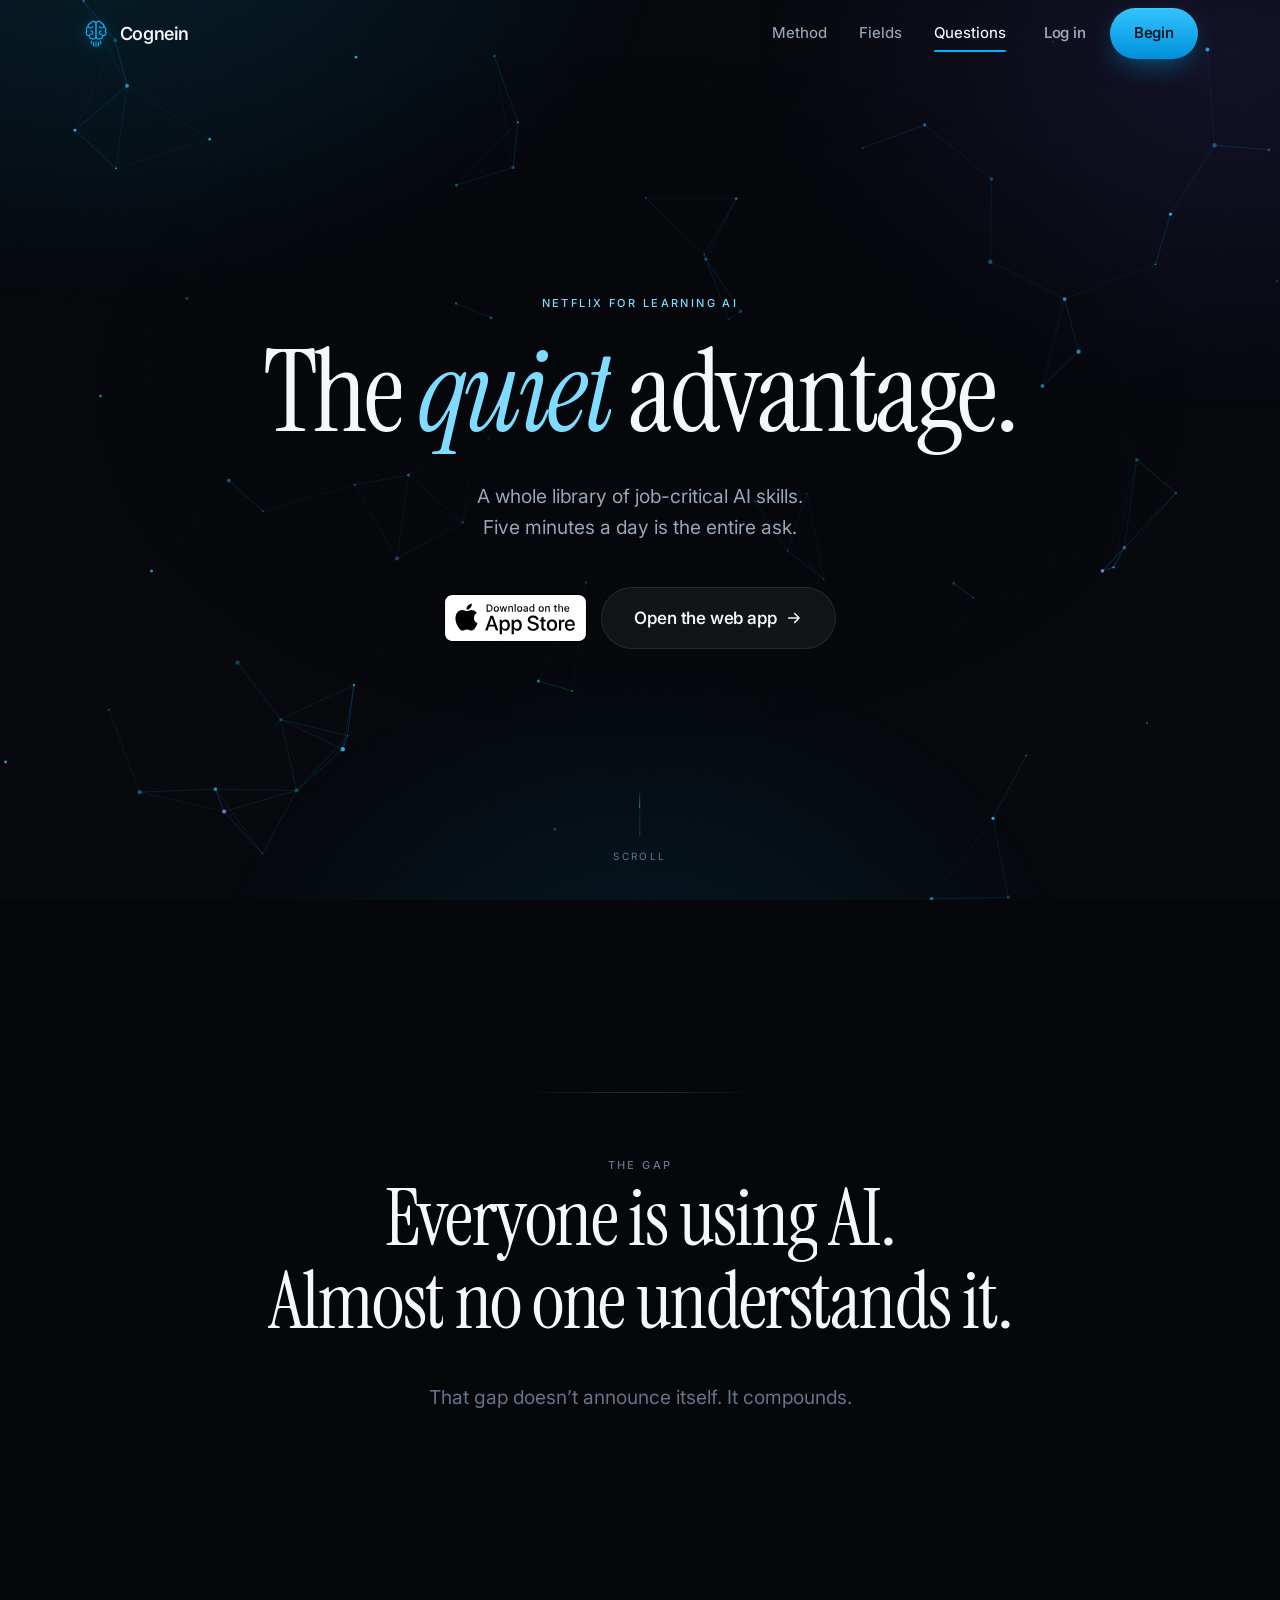
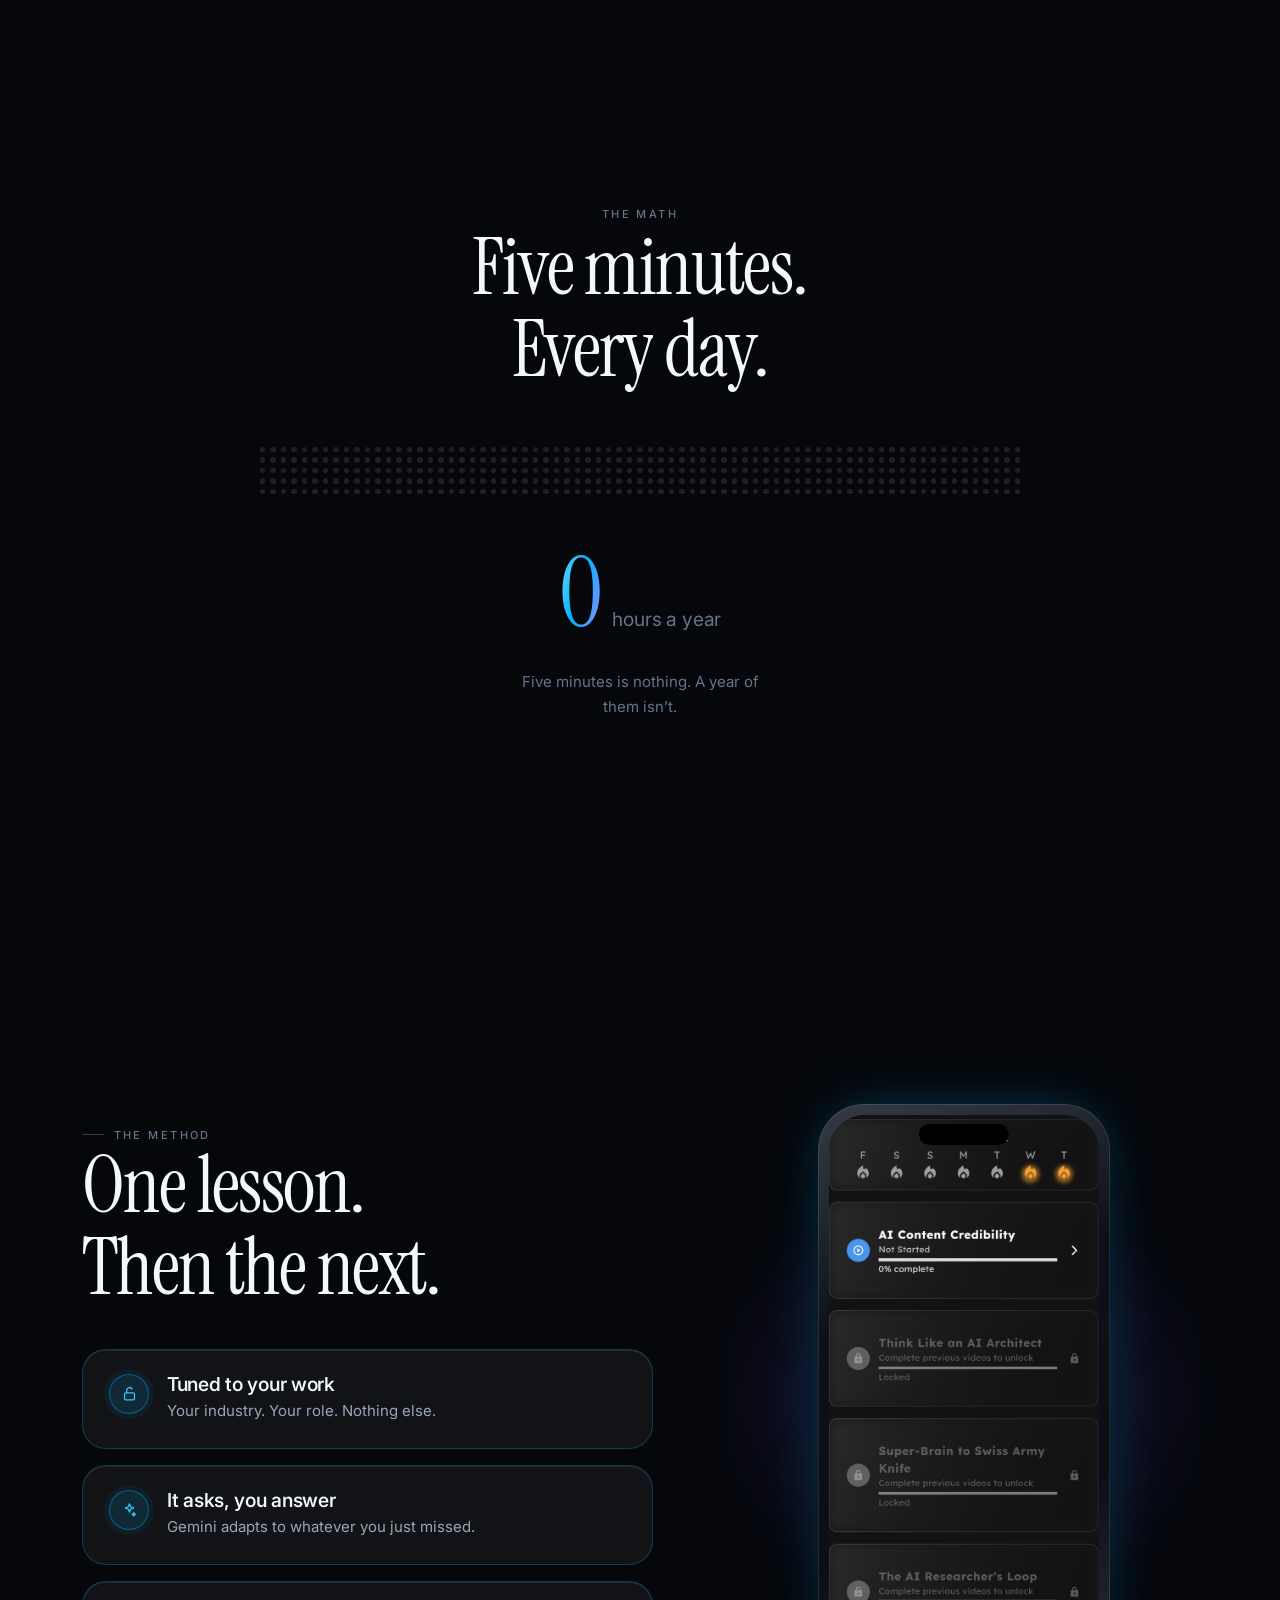
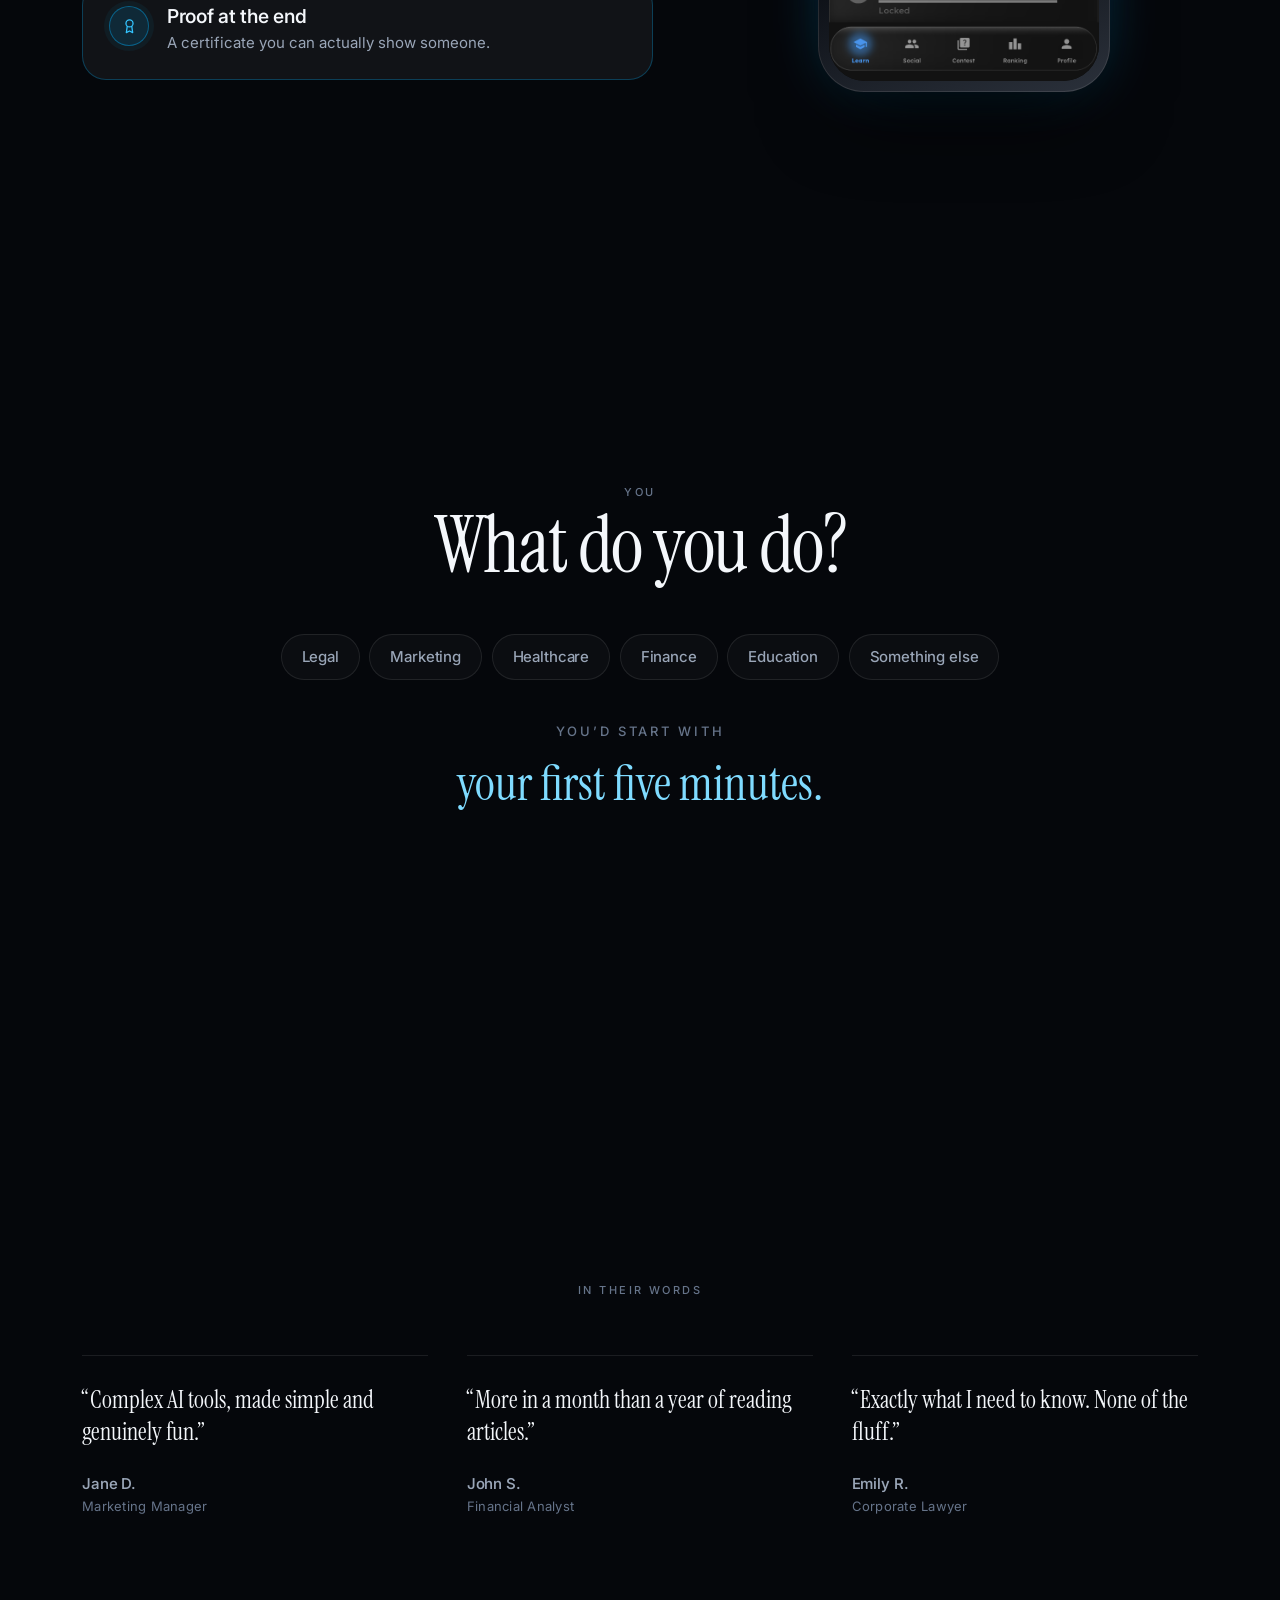
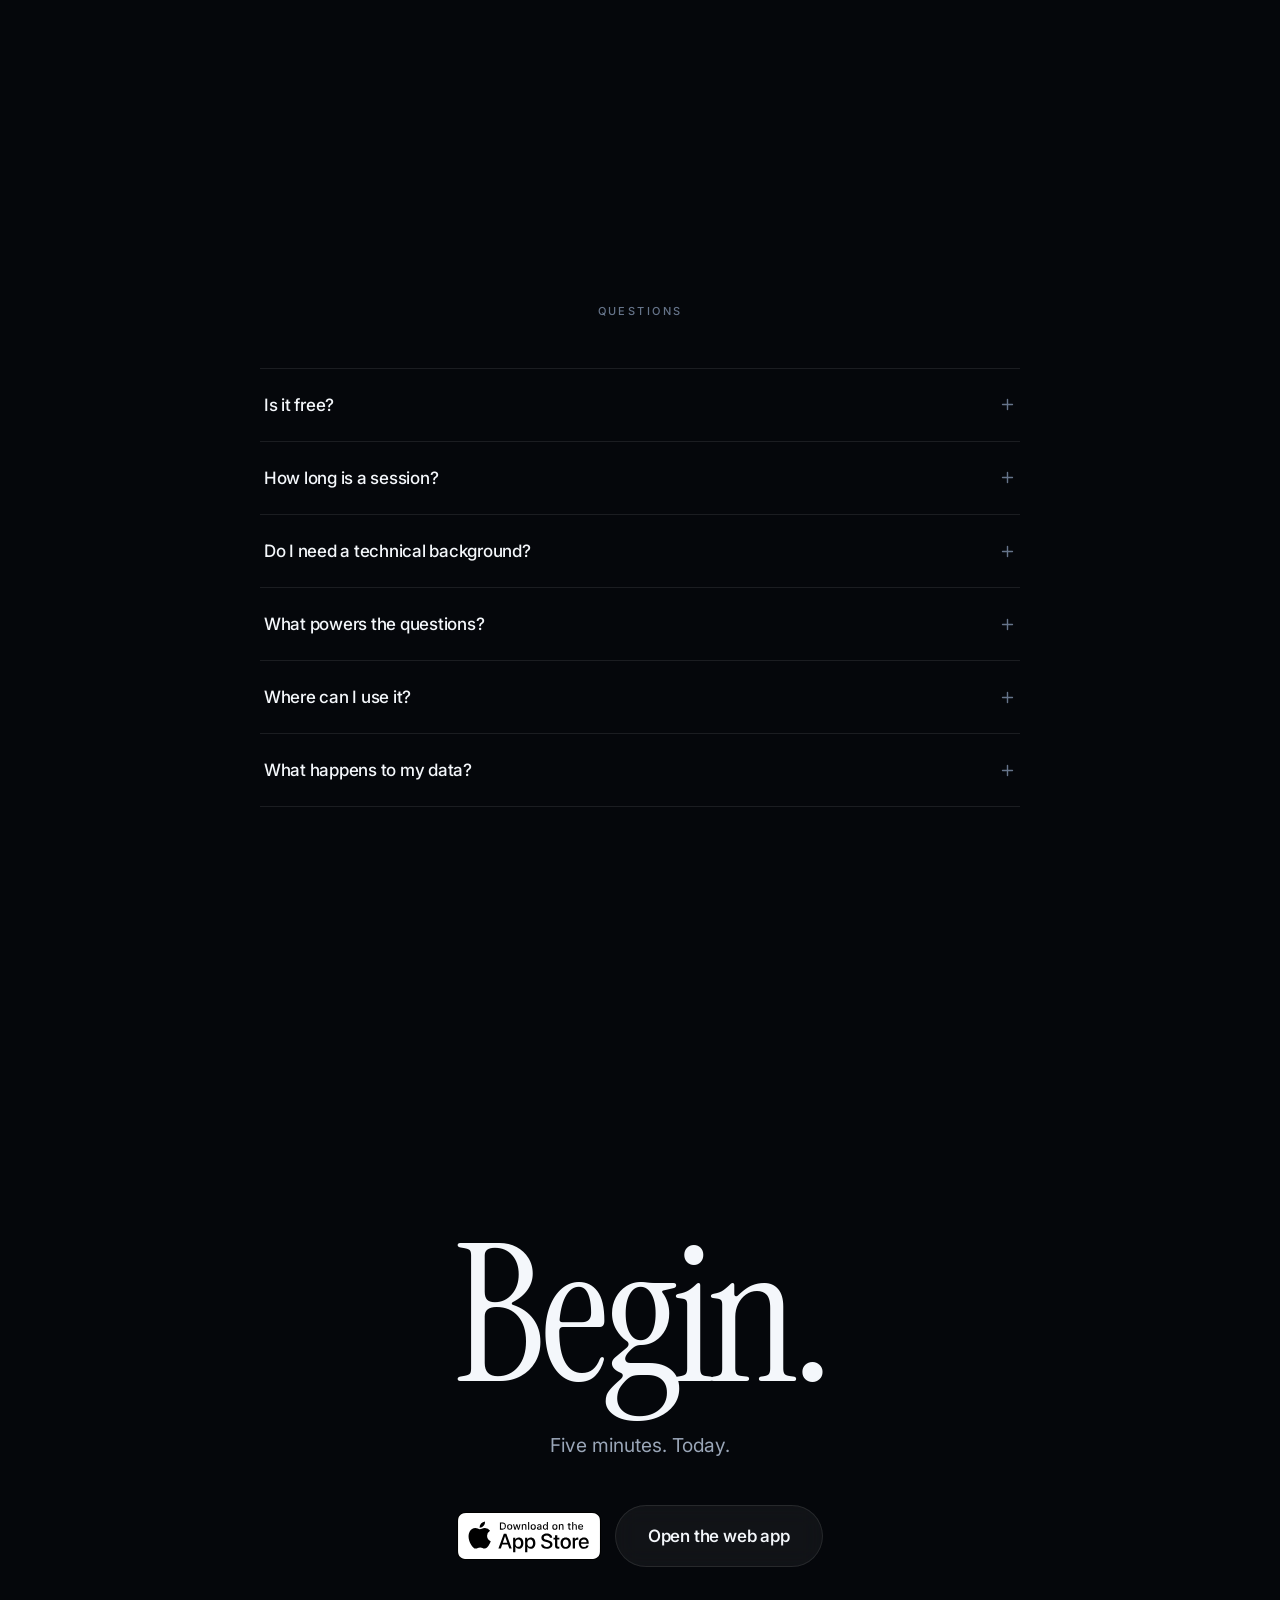
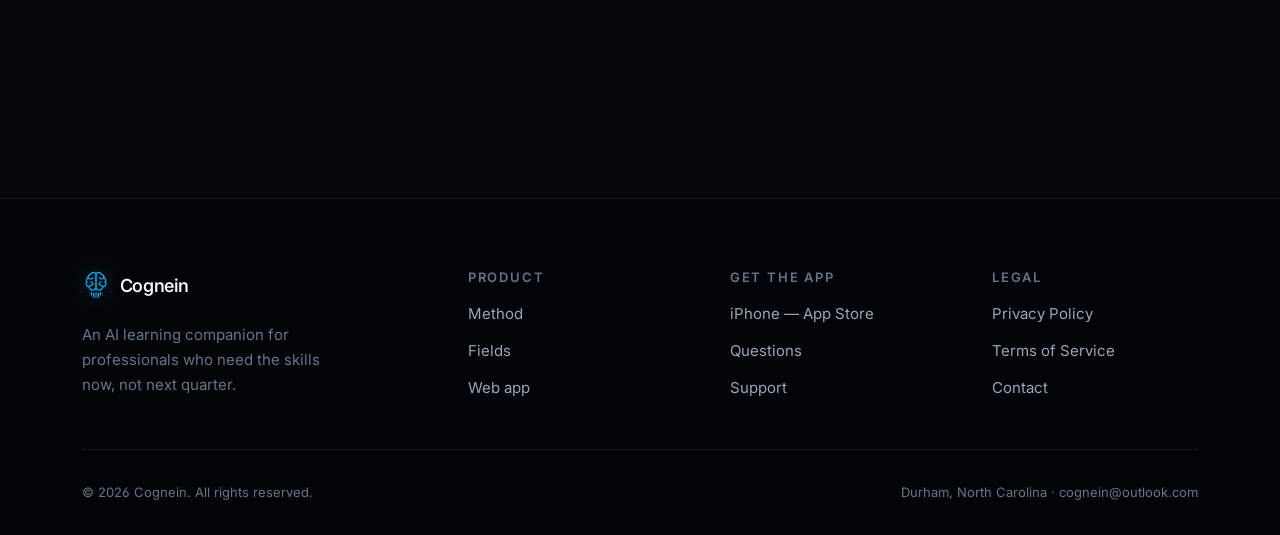
==== commit 5ad8ba97: "Revert to the scroll-told story, add the library positioning Restore index/styles/main and the legal" ====
--- a/index.html
+++ b/index.html
@@ -4,8 +4,8 @@
 <meta charset="UTF-8">
 <meta name="viewport" content="width=device-width, initial-scale=1">
 <title>Cognein — A library of AI skills, five minutes a day</title>
-<meta name="description" content="Browse a library of job-critical AI courses, keep a daily streak, and climb the league. Cognein turns AI skills into five-minute lessons you'll actually finish. Free on iPhone and web.">
-<meta name="theme-color" content="#070A0F">
+<meta name="description" content="Netflix for learning AI — a whole library of job-critical AI skills, delivered as five-minute daily lessons tuned to your industry and role. Free on iPhone and web.">
+<meta name="theme-color" content="#05070B">
 <meta name="color-scheme" content="dark">
 <link rel="canonical" href="https://cognein.com/">
 
@@ -13,7 +13,7 @@
 <meta property="og:type" content="website">
 <meta property="og:site_name" content="Cognein">
 <meta property="og:title" content="Cognein — A library of AI skills, five minutes a day">
-<meta property="og:description" content="Browse the library, keep a streak, climb the league. AI skills in five-minute lessons.">
+<meta property="og:description" content="Netflix for learning AI. A whole library of job-critical AI skills, five minutes a day.">
 <meta property="og:url" content="https://cognein.com/">
 <meta property="og:image" content="https://cognein.com/assets/og-image.jpg">
 <meta property="og:image:width" content="1200">
@@ -21,7 +21,7 @@
 <meta property="og:image:alt" content="Cognein — your AI learning companion">
 <meta name="twitter:card" content="summary_large_image">
 <meta name="twitter:title" content="Cognein — A library of AI skills, five minutes a day">
-<meta name="twitter:description" content="Browse the library, keep a streak, climb the league. AI skills in five-minute lessons.">
+<meta name="twitter:description" content="Netflix for learning AI. A whole library of job-critical AI skills, five minutes a day.">
 <meta name="twitter:image" content="https://cognein.com/assets/og-image.jpg">
 
 <!-- Icons -->
@@ -32,7 +32,7 @@
 <!-- Type -->
 <link rel="preconnect" href="https://fonts.googleapis.com">
 <link rel="preconnect" href="https://fonts.gstatic.com" crossorigin>
-<link href="https://fonts.googleapis.com/css2?family=Nunito:wght@700;800;900&family=Inter:opsz,wght@14..32,300..600&display=swap" rel="stylesheet">
+<link href="https://fonts.googleapis.com/css2?family=Instrument+Serif:ital@0;1&family=Inter:opsz,wght@14..32,300..700&display=swap" rel="stylesheet">
 
 <link rel="stylesheet" href="styles.css">
 <script>document.documentElement.classList.add('js');</script>
@@ -40,6 +40,8 @@
 <body>
 
 <a class="skip-link" href="#main">Skip to content</a>
+
+<div class="progress-rail" aria-hidden="true"><span data-progress></span></div>
 
 <header class="header" data-header>
   <div class="container">
@@ -49,15 +51,14 @@
     </a>
 
     <nav class="nav" data-nav aria-label="Primary">
-      <a href="#library">Library</a>
-      <a href="#path">How it works</a>
-      <a href="#progress">Progress</a>
+      <a href="#method">Method</a>
+      <a href="#fields">Fields</a>
       <a href="#questions">Questions</a>
     </nav>
 
     <div class="header-actions">
       <a class="btn btn--quiet" href="https://app.cognein.com">Log in</a>
-      <a class="btn btn--primary" href="https://app.cognein.com">Start free</a>
+      <a class="btn btn--primary" href="https://app.cognein.com">Begin</a>
       <button class="nav-toggle" data-nav-toggle type="button" aria-expanded="false" aria-controls="mobile-nav" aria-label="Toggle menu">
         <span></span><span></span><span></span>
       </button>
@@ -66,336 +67,131 @@
 </header>
 
 <div class="mobile-nav" id="mobile-nav" data-mobile-nav>
-  <a href="#library">Library</a>
-  <a href="#path">How it works</a>
-  <a href="#progress">Progress</a>
+  <a href="#method">Method</a>
+  <a href="#fields">Fields</a>
   <a href="#questions">Questions</a>
   <a href="privacy.html">Privacy</a>
   <a href="terms.html">Terms</a>
-  <a class="btn btn--primary" href="https://app.cognein.com">Start free</a>
+  <a class="btn btn--primary" href="https://app.cognein.com">Begin</a>
 </div>
 
 <main id="main">
 
-  <!-- ==================================================== BILLBOARD -->
-  <section class="billboard" id="top">
-    <div class="billboard__bg" aria-hidden="true"></div>
-
+  <!-- ============================================ THE COLD OPEN -->
+  <section class="hero" id="top">
+    <canvas class="hero__canvas" data-neural aria-hidden="true"></canvas>
+
+    <div class="container hero__inner">
+      <p class="eyebrow eyebrow--center eyebrow--brand" data-reveal>Netflix for learning AI</p>
+
+      <h1 class="display" data-split>The <em>quiet</em> advantage.</h1>
+
+      <p class="lead" data-reveal style="--d:550ms">
+        A whole library of job-critical AI skills.<br>
+        Five minutes a day is the entire ask.
+      </p>
+
+      <div class="hero-cta" data-reveal style="--d:700ms">
+        <a class="store-badge" href="https://apps.apple.com/us/app/evolve-ai/id6754223888" target="_blank" rel="noopener">
+          <img src="assets/app-store-badge.svg" alt="Download Cognein on the App Store" width="143" height="48">
+        </a>
+        <a class="btn btn--ghost btn--lg" href="https://app.cognein.com">
+          Open the web app
+          <svg viewBox="0 0 24 24" fill="none" stroke="currentColor" stroke-width="2" stroke-linecap="round" stroke-linejoin="round" aria-hidden="true"><path d="M5 12h14M13 6l6 6-6 6"/></svg>
+        </a>
+      </div>
+    </div>
+
+    <div class="scroll-cue" aria-hidden="true">
+      <span class="scroll-cue__line"></span>
+      Scroll
+    </div>
+  </section>
+
+  <!-- ============================================ I. THE GAP -->
+  <section class="act" id="gap">
+    <div class="container container--tight">
+      <div class="rule"></div>
+      <p class="eyebrow eyebrow--center" data-reveal>The gap</p>
+      <h2 class="act__statement" data-split>
+        Everyone is using AI.<br>Almost no one understands it.
+      </h2>
+      <p class="act__note" data-reveal style="--d:200ms">
+        That gap doesn&rsquo;t announce itself. It compounds.
+      </p>
+    </div>
+  </section>
+
+  <!-- ============================================ II. THE MATH -->
+  <section class="math" id="math">
+    <div class="container container--tight">
+      <p class="eyebrow eyebrow--center" data-reveal>The math</p>
+      <h2 class="act__statement" data-split>Five minutes.<br>Every day.</h2>
+
+      <div class="math__grid" data-dots role="img" aria-label="A grid of 365 dots, one for each day of a year"></div>
+
+      <p class="math__readout" data-reveal>
+        <span class="gradient-text" data-hours>30</span>
+        <span>hours a year</span>
+      </p>
+
+      <p class="math__caption" data-reveal style="--d:120ms">
+        Five minutes is nothing. A year of them isn&rsquo;t.
+      </p>
+    </div>
+  </section>
+
+  <!-- ============================================ III. THE METHOD -->
+  <section id="method">
     <div class="container">
-      <div class="billboard__copy">
-        <div class="badge-row" data-reveal>
-          <span class="badge badge--live">
-            <svg viewBox="0 0 24 24" fill="currentColor" aria-hidden="true"><circle cx="12" cy="12" r="6"/></svg>
-            Now on the App Store
-          </span>
-          <span class="badge">Free</span>
-          <span class="badge">iPhone &amp; web</span>
-        </div>
-
-        <h1 data-reveal style="--d:80ms">
-          A whole library of AI skills.<br>
-          <span>Five minutes a day.</span>
-        </h1>
-
-        <p class="lead" data-reveal style="--d:160ms">
-          Pick a track. Keep a streak. Climb the league. Cognein turns the AI tools
-          your job actually runs on into short lessons you will finish.
-        </p>
-
-        <div class="billboard__cta" data-reveal style="--d:240ms">
-          <a class="btn btn--primary btn--lg" href="https://app.cognein.com">
-            <svg viewBox="0 0 24 24" fill="currentColor" aria-hidden="true"><path d="M6 4.5l13 7.5-13 7.5z"/></svg>
-            Start your first lesson
-          </a>
-          <a class="store-badge" href="https://apps.apple.com/us/app/evolve-ai/id6754223888" target="_blank" rel="noopener">
-            <img src="assets/app-store-badge.svg" alt="Download Cognein on the App Store" width="155" height="52">
-          </a>
-        </div>
-
-        <p class="billboard__note" data-reveal style="--d:300ms">
-          Free to use · No credit card · Android coming soon
-        </p>
-      </div>
-
-      <div class="billboard__device" data-reveal style="--d:200ms">
-        <div class="device">
-          <div class="device__island" aria-hidden="true"></div>
-          <div class="device__screen">
-            <img src="assets/app-screen.png" alt="The Cognein app: a daily streak above a list of lessons that unlock in order" width="663" height="1335" fetchpriority="high">
+      <div class="method-grid">
+        <div>
+          <p class="eyebrow" data-reveal>The method</p>
+          <h2 class="act__statement" style="text-align:left;margin-inline:0;margin-bottom:2.5rem" data-split>
+            One lesson.<br>Then the next.
+          </h2>
+
+          <div class="steps">
+            <article class="step" data-step data-spotlight>
+              <span class="step__icon">
+                <svg class="icon-locked" viewBox="0 0 24 24" fill="none" stroke="currentColor" stroke-width="1.8" stroke-linecap="round" stroke-linejoin="round" aria-hidden="true"><rect x="5" y="11" width="14" height="10" rx="2"/><path d="M8 11V7.5a4 4 0 0 1 8 0V11"/></svg>
+                <svg class="icon-open" viewBox="0 0 24 24" fill="none" stroke="currentColor" stroke-width="1.8" stroke-linecap="round" stroke-linejoin="round" aria-hidden="true"><rect x="5" y="11" width="14" height="10" rx="2"/><path d="M8 11V7.5a4 4 0 0 1 7.6-1.7"/></svg>
+              </span>
+              <div>
+                <h3>Tuned to your work</h3>
+                <p>Your industry. Your role. Nothing else.</p>
+              </div>
+            </article>
+
+            <article class="step" data-step data-spotlight>
+              <span class="step__icon">
+                <svg class="icon-locked" viewBox="0 0 24 24" fill="none" stroke="currentColor" stroke-width="1.8" stroke-linecap="round" stroke-linejoin="round" aria-hidden="true"><rect x="5" y="11" width="14" height="10" rx="2"/><path d="M8 11V7.5a4 4 0 0 1 8 0V11"/></svg>
+                <svg class="icon-open" viewBox="0 0 24 24" fill="none" stroke="currentColor" stroke-width="1.8" stroke-linecap="round" stroke-linejoin="round" aria-hidden="true"><path d="M12 4l1.7 4.1 4.1 1.7-4.1 1.7L12 15.6l-1.7-4.1-4.1-1.7 4.1-1.7L12 4z"/><path d="M18 16.4l.7 1.7 1.7.7-1.7.7-.7 1.7-.7-1.7-1.7-.7 1.7-.7.7-1.7z"/></svg>
+              </span>
+              <div>
+                <h3>It asks, you answer</h3>
+                <p>Gemini adapts to whatever you just missed.</p>
+              </div>
+            </article>
+
+            <article class="step" data-step data-spotlight>
+              <span class="step__icon">
+                <svg class="icon-locked" viewBox="0 0 24 24" fill="none" stroke="currentColor" stroke-width="1.8" stroke-linecap="round" stroke-linejoin="round" aria-hidden="true"><rect x="5" y="11" width="14" height="10" rx="2"/><path d="M8 11V7.5a4 4 0 0 1 8 0V11"/></svg>
+                <svg class="icon-open" viewBox="0 0 24 24" fill="none" stroke="currentColor" stroke-width="1.8" stroke-linecap="round" stroke-linejoin="round" aria-hidden="true"><circle cx="12" cy="9" r="5"/><path d="M8.8 13.3L7.5 22l4.5-2.3L16.5 22l-1.3-8.7"/></svg>
+              </span>
+              <div>
+                <h3>Proof at the end</h3>
+                <p>A certificate you can actually show someone.</p>
+              </div>
+            </article>
           </div>
         </div>
-      </div>
-    </div>
-  </section>
-
-  <!-- ========================================================= HUD -->
-  <section id="progress" style="padding-top:0">
-    <div class="container">
-      <div class="hud">
-        <div class="stat stat--flame" data-reveal data-stagger>
-          <span class="stat__icon">
-            <svg viewBox="0 0 24 24" fill="none" stroke="currentColor" stroke-width="1.9" stroke-linecap="round" stroke-linejoin="round" aria-hidden="true"><path d="M12 22c4 0 7-2.8 7-6.6 0-4-3.1-6-4.6-9.4-.5 2.5-1.9 3.5-2.9 4.5C10 8 9.5 5.5 9.5 3 7 5.6 5 8.6 5 13.1 5 17.4 8 22 12 22z"/></svg>
-          </span>
-          <div>
-            <p class="stat__num" data-count="7">7</p>
-            <p class="stat__label">Day streak</p>
-          </div>
-        </div>
-
-        <div class="stat stat--xp" data-reveal data-stagger>
-          <span class="stat__icon">
-            <svg viewBox="0 0 24 24" fill="none" stroke="currentColor" stroke-width="1.9" stroke-linecap="round" stroke-linejoin="round" aria-hidden="true"><path d="M13 2L4.5 13.5H11l-1 8.5L18.5 10.5H12l1-8.5z"/></svg>
-          </span>
-          <div>
-            <p class="stat__num" data-count="1725">1725</p>
-            <p class="stat__label">XP this week</p>
-          </div>
-        </div>
-
-        <div class="stat stat--win" data-reveal data-stagger>
-          <span class="stat__icon">
-            <svg viewBox="0 0 24 24" fill="none" stroke="currentColor" stroke-width="1.9" stroke-linecap="round" stroke-linejoin="round" aria-hidden="true"><circle cx="12" cy="12" r="9"/><path d="M8.5 12.5l2.5 2.5 4.5-5"/></svg>
-          </span>
-          <div>
-            <p class="stat__num" data-count="24">24</p>
-            <p class="stat__label">Lessons done</p>
-          </div>
-        </div>
-
-        <div class="stat stat--brand" data-reveal data-stagger>
-          <span class="stat__icon">
-            <svg viewBox="0 0 24 24" fill="none" stroke="currentColor" stroke-width="1.9" stroke-linecap="round" stroke-linejoin="round" aria-hidden="true"><path d="M8 4h8v5a4 4 0 0 1-8 0V4z"/><path d="M8 5.5H5.5A2.5 2.5 0 0 0 8 8M16 5.5h2.5A2.5 2.5 0 0 1 16 8"/><path d="M12 13v4M9.5 21h5M10 17h4"/></svg>
-          </span>
-          <div>
-            <p class="stat__num">Silver</p>
-            <p class="stat__label">Current league</p>
-          </div>
-        </div>
-      </div>
-      <p style="margin-top:1rem;font-size:0.8125rem;color:var(--text-dim)">
-        A snapshot of the progress system inside the app.
-      </p>
-    </div>
-  </section>
-
-  <!-- ===================================================== LIBRARY -->
-  <section id="library" style="padding-bottom:0">
-    <div class="container">
-      <div class="section-head" data-reveal>
-        <span class="eyebrow">The library</span>
-        <h2>Browse it like a season.<br>Finish it like a habit.</h2>
-        <p>Every course is a run of five-minute lessons. Each one unlocks the next, so there is always exactly one thing to do.</p>
-      </div>
-    </div>
-
-    <!-- Row: Start here -->
-    <div class="row" data-reveal>
-      <div class="row__head">
-        <h3>Start here</h3>
-        <span>Season 1 · 4 courses</span>
-      </div>
-      <div class="row__viewport" data-row>
-        <button class="row__arrow row__arrow--prev" type="button" data-row-prev aria-label="Scroll left" disabled>
-          <svg viewBox="0 0 24 24" fill="none" stroke="currentColor" stroke-width="2.4" stroke-linecap="round" stroke-linejoin="round"><path d="M15 5l-7 7 7 7"/></svg>
-        </button>
-
-        <div class="row__track" data-row-track>
-          <article class="card">
-            <div class="card__art art-1">
-              <span class="card__tag card__tag--new">New</span>
-              <span class="card__glyph">01</span>
-              <span class="card__play" aria-hidden="true">
-                <svg viewBox="0 0 24 24" fill="currentColor"><path d="M6 4.5l13 7.5-13 7.5z"/></svg>
-              </span>
-            </div>
-            <div class="card__body">
-              <h4>AI Content Credibility</h4>
-              <p class="card__meta">6 lessons <i class="dot"></i> 5 min each <i class="dot"></i> <em>Available</em></p>
-              <div class="card__progress"><i style="--p:0%"></i></div>
-            </div>
-          </article>
-
-          <article class="card">
-            <div class="card__art art-2">
-              <span class="card__glyph">02</span>
-              <span class="card__lock">
-                <svg viewBox="0 0 24 24" fill="none" stroke="currentColor" stroke-width="1.8" stroke-linecap="round" stroke-linejoin="round"><rect x="5" y="11" width="14" height="10" rx="2"/><path d="M8 11V7.5a4 4 0 0 1 8 0V11"/></svg>
-              </span>
-            </div>
-            <div class="card__body">
-              <h4>Think Like an AI Architect</h4>
-              <p class="card__meta">Unlocks after course 1</p>
-              <div class="card__progress"><i style="--p:0%"></i></div>
-            </div>
-          </article>
-
-          <article class="card">
-            <div class="card__art art-3">
-              <span class="card__glyph">03</span>
-              <span class="card__lock">
-                <svg viewBox="0 0 24 24" fill="none" stroke="currentColor" stroke-width="1.8" stroke-linecap="round" stroke-linejoin="round"><rect x="5" y="11" width="14" height="10" rx="2"/><path d="M8 11V7.5a4 4 0 0 1 8 0V11"/></svg>
-              </span>
-            </div>
-            <div class="card__body">
-              <h4>Super-Brain to Swiss Army Knife</h4>
-              <p class="card__meta">Unlocks after course 2</p>
-              <div class="card__progress"><i style="--p:0%"></i></div>
-            </div>
-          </article>
-
-          <article class="card">
-            <div class="card__art art-4">
-              <span class="card__glyph">04</span>
-              <span class="card__lock">
-                <svg viewBox="0 0 24 24" fill="none" stroke="currentColor" stroke-width="1.8" stroke-linecap="round" stroke-linejoin="round"><rect x="5" y="11" width="14" height="10" rx="2"/><path d="M8 11V7.5a4 4 0 0 1 8 0V11"/></svg>
-              </span>
-            </div>
-            <div class="card__body">
-              <h4>The AI Researcher&rsquo;s Loop</h4>
-              <p class="card__meta">Unlocks after course 3</p>
-              <div class="card__progress"><i style="--p:0%"></i></div>
-            </div>
-          </article>
-        </div>
-
-        <button class="row__arrow row__arrow--next" type="button" data-row-next aria-label="Scroll right">
-          <svg viewBox="0 0 24 24" fill="none" stroke="currentColor" stroke-width="2.4" stroke-linecap="round" stroke-linejoin="round"><path d="M9 5l7 7-7 7"/></svg>
-        </button>
-      </div>
-    </div>
-
-    <!-- Row: Tracks -->
-    <div class="row" data-reveal>
-      <div class="row__head">
-        <h3>Pick your track</h3>
-        <span>Tuned to your industry</span>
-      </div>
-      <div class="row__viewport" data-row>
-        <button class="row__arrow row__arrow--prev" type="button" data-row-prev aria-label="Scroll left" disabled>
-          <svg viewBox="0 0 24 24" fill="none" stroke="currentColor" stroke-width="2.4" stroke-linecap="round" stroke-linejoin="round"><path d="M15 5l-7 7 7 7"/></svg>
-        </button>
-
-        <div class="row__track" data-row-track>
-          <article class="card">
-            <div class="card__art art-6"><span class="card__glyph">L</span>
-              <span class="card__play" aria-hidden="true"><svg viewBox="0 0 24 24" fill="currentColor"><path d="M6 4.5l13 7.5-13 7.5z"/></svg></span>
-            </div>
-            <div class="card__body">
-              <h4>Legal</h4>
-              <p class="card__meta">Review &amp; research <i class="dot"></i> 5 min a day</p>
-            </div>
-          </article>
-
-          <article class="card">
-            <div class="card__art art-5"><span class="card__glyph">M</span>
-              <span class="card__play" aria-hidden="true"><svg viewBox="0 0 24 24" fill="currentColor"><path d="M6 4.5l13 7.5-13 7.5z"/></svg></span>
-            </div>
-            <div class="card__body">
-              <h4>Marketing</h4>
-              <p class="card__meta">Campaigns &amp; copy <i class="dot"></i> 5 min a day</p>
-            </div>
-          </article>
-
-          <article class="card">
-            <div class="card__art art-4"><span class="card__glyph">H</span>
-              <span class="card__play" aria-hidden="true"><svg viewBox="0 0 24 24" fill="currentColor"><path d="M6 4.5l13 7.5-13 7.5z"/></svg></span>
-            </div>
-            <div class="card__body">
-              <h4>Healthcare</h4>
-              <p class="card__meta">Records &amp; compliance <i class="dot"></i> 5 min a day</p>
-            </div>
-          </article>
-
-          <article class="card">
-            <div class="card__art art-1"><span class="card__glyph">F</span>
-              <span class="card__play" aria-hidden="true"><svg viewBox="0 0 24 24" fill="currentColor"><path d="M6 4.5l13 7.5-13 7.5z"/></svg></span>
-            </div>
-            <div class="card__body">
-              <h4>Finance</h4>
-              <p class="card__meta">Analysis &amp; anomalies <i class="dot"></i> 5 min a day</p>
-            </div>
-          </article>
-
-          <article class="card">
-            <div class="card__art art-3"><span class="card__glyph">E</span>
-              <span class="card__play" aria-hidden="true"><svg viewBox="0 0 24 24" fill="currentColor"><path d="M6 4.5l13 7.5-13 7.5z"/></svg></span>
-            </div>
-            <div class="card__body">
-              <h4>Education</h4>
-              <p class="card__meta">Planning &amp; grading <i class="dot"></i> 5 min a day</p>
-            </div>
-          </article>
-
-          <article class="card">
-            <div class="card__art art-2"><span class="card__glyph">O</span>
-              <span class="card__play" aria-hidden="true"><svg viewBox="0 0 24 24" fill="currentColor"><path d="M6 4.5l13 7.5-13 7.5z"/></svg></span>
-            </div>
-            <div class="card__body">
-              <h4>Operations</h4>
-              <p class="card__meta">Process &amp; reporting <i class="dot"></i> 5 min a day</p>
-            </div>
-          </article>
-        </div>
-
-        <button class="row__arrow row__arrow--next" type="button" data-row-next aria-label="Scroll right">
-          <svg viewBox="0 0 24 24" fill="none" stroke="currentColor" stroke-width="2.4" stroke-linecap="round" stroke-linejoin="round"><path d="M9 5l7 7-7 7"/></svg>
-        </button>
-      </div>
-    </div>
-  </section>
-
-  <!-- ======================================================== PATH -->
-  <section id="path">
-    <div class="container">
-      <div class="path-wrap">
-        <div class="path" data-path>
-          <span class="path__node path__node--done">
-            <svg viewBox="0 0 24 24" fill="none" stroke="currentColor" stroke-width="3" stroke-linecap="round" stroke-linejoin="round" aria-hidden="true"><path d="M5 13l4 4 10-10"/></svg>
-            <span class="path__label">Prompting basics</span>
-          </span>
-          <span class="path__node path__node--done">
-            <svg viewBox="0 0 24 24" fill="none" stroke="currentColor" stroke-width="3" stroke-linecap="round" stroke-linejoin="round" aria-hidden="true"><path d="M5 13l4 4 10-10"/></svg>
-            <span class="path__label">Spotting hallucinations</span>
-          </span>
-          <span class="path__node path__node--now">
-            <svg viewBox="0 0 24 24" fill="currentColor" aria-hidden="true"><path d="M7 4.5l12 7.5-12 7.5z"/></svg>
-            <span class="path__label">Today&rsquo;s lesson</span>
-          </span>
-          <span class="path__node path__node--locked">
-            <svg viewBox="0 0 24 24" fill="none" stroke="currentColor" stroke-width="2" stroke-linecap="round" stroke-linejoin="round" aria-hidden="true"><rect x="5" y="11" width="14" height="10" rx="2"/><path d="M8 11V7.5a4 4 0 0 1 8 0V11"/></svg>
-            <span class="path__label">Tomorrow</span>
-          </span>
-          <span class="path__node path__node--locked">
-            <svg viewBox="0 0 24 24" fill="none" stroke="currentColor" stroke-width="2" stroke-linecap="round" stroke-linejoin="round" aria-hidden="true"><rect x="5" y="11" width="14" height="10" rx="2"/><path d="M8 11V7.5a4 4 0 0 1 8 0V11"/></svg>
-          </span>
-          <span class="path__node path__node--locked">
-            <svg viewBox="0 0 24 24" fill="none" stroke="currentColor" stroke-width="2" stroke-linecap="round" stroke-linejoin="round" aria-hidden="true"><rect x="5" y="11" width="14" height="10" rx="2"/><path d="M8 11V7.5a4 4 0 0 1 8 0V11"/></svg>
-          </span>
-          <span class="path__node path__node--locked">
-            <svg viewBox="0 0 24 24" fill="none" stroke="currentColor" stroke-width="2" stroke-linecap="round" stroke-linejoin="round" aria-hidden="true"><path d="M8 4h8v5a4 4 0 0 1-8 0V4z"/><path d="M8 5.5H5.5A2.5 2.5 0 0 0 8 8M16 5.5h2.5A2.5 2.5 0 0 1 16 8"/><path d="M12 13v4M9.5 21h5M10 17h4"/></svg>
-            <span class="path__label">Certificate</span>
-          </span>
-        </div>
-
-        <div>
-          <div class="section-head" data-reveal>
-            <span class="eyebrow">How it works</span>
-            <h2>One path. One lesson.<br>No decisions to make.</h2>
-            <p>The hardest part of learning anything is choosing what to do next. Cognein removes that choice entirely — the next lesson is the only one open.</p>
-          </div>
-
-          <div class="tiles" style="grid-template-columns:1fr">
-            <div class="tile" data-reveal data-stagger>
-              <h3>Five minutes, then you&rsquo;re done</h3>
-              <p>A short lesson and a handful of adaptive questions. Finish it on the train and get on with your day.</p>
-            </div>
-            <div class="tile" data-reveal data-stagger>
-              <h3>Gemini marks your answers</h3>
-              <p>Questions adapt to whatever you just got wrong, and explain themselves immediately.</p>
-            </div>
-            <div class="tile" data-reveal data-stagger>
-              <h3>The streak does the rest</h3>
-              <p>Miss a day and you feel it. That is the whole trick, and it is why people finish.</p>
+
+        <div class="device-stage" data-reveal>
+          <div class="device">
+            <div class="device__island" aria-hidden="true"></div>
+            <div class="device__screen">
+              <img src="assets/app-screen.png" alt="The Cognein app: a daily streak above a list of lessons that unlock in order" width="663" height="1335" loading="lazy">
             </div>
           </div>
         </div>
@@ -403,225 +199,100 @@
     </div>
   </section>
 
-  <!-- ==================================== STREAK + LEAGUE -->
-  <section>
+  <!-- ============================================ IV. THE MIRROR -->
+  <section class="mirror" id="fields">
+    <div class="container container--tight">
+      <p class="eyebrow eyebrow--center" data-reveal>You</p>
+      <h2 class="act__statement" data-split>What do you do?</h2>
+
+      <div class="chips" data-reveal style="--d:150ms">
+        <button class="chip" type="button" aria-pressed="false" data-field="document review that never invents a citation.">Legal</button>
+        <button class="chip" type="button" aria-pressed="false" data-field="campaign variants that are actually worth testing.">Marketing</button>
+        <button class="chip" type="button" aria-pressed="false" data-field="patient workflows that stay on the right side of compliance.">Healthcare</button>
+        <button class="chip" type="button" aria-pressed="false" data-field="analysis that catches what you would have missed.">Finance</button>
+        <button class="chip" type="button" aria-pressed="false" data-field="lesson plans built in minutes, not evenings.">Education</button>
+        <button class="chip" type="button" aria-pressed="false" data-field="the tools your field is quietly adopting already.">Something else</button>
+      </div>
+
+      <p class="mirror__answer">
+        <span class="prefix">You&rsquo;d start with</span>
+        <span class="scramble" data-answer aria-live="polite">your first five minutes.</span>
+      </p>
+    </div>
+  </section>
+
+  <!-- ============================================ V. IN THEIR WORDS -->
+  <section id="proof">
     <div class="container">
-      <div class="section-head section-head--center" data-reveal>
-        <span class="eyebrow">The game layer</span>
-        <h2>Built like a game, because habits are</h2>
-        <p>Streaks, XP and weekly leagues are not decoration. They are the reason a five-minute lesson still happens on day two hundred.</p>
-      </div>
-
-      <div style="display:grid;grid-template-columns:repeat(auto-fit,minmax(340px,1fr));gap:clamp(1rem,2vw,1.5rem);align-items:start">
-        <div class="streak-panel" data-reveal>
-          <p style="font-size:0.8125rem;font-weight:700;letter-spacing:0.12em;text-transform:uppercase;color:var(--text-dim);margin-bottom:1.25rem">
-            A year of five minutes
-          </p>
-          <div class="year-grid" data-dots role="img" aria-label="A grid of 365 dots, one for each day of a year"></div>
-          <p class="streak-readout">
-            <b data-hours>30</b>
-            <span>hours a year, five minutes at a time.</span>
-          </p>
-        </div>
-
-        <div class="league" data-reveal style="--d:120ms">
-          <div class="league__head">
-            <svg viewBox="0 0 24 24" fill="none" stroke="currentColor" stroke-width="1.9" stroke-linecap="round" stroke-linejoin="round" aria-hidden="true"><path d="M8 4h8v5a4 4 0 0 1-8 0V4z"/><path d="M8 5.5H5.5A2.5 2.5 0 0 0 8 8M16 5.5h2.5A2.5 2.5 0 0 1 16 8"/><path d="M12 13v4M9.5 21h5M10 17h4"/></svg>
-            <h3>Silver League</h3>
-            <span>Resets Sunday</span>
-          </div>
-
-          <div class="league__row">
-            <span class="league__rank">1</span>
-            <span class="league__name">Top 1%</span>
-            <span class="league__bar"><i style="--p:100%"></i></span>
-            <span class="league__xp">2,140 XP</span>
-          </div>
-          <div class="league__row">
-            <span class="league__rank">2</span>
-            <span class="league__name">Top 5%</span>
-            <span class="league__bar"><i style="--p:92%"></i></span>
-            <span class="league__xp">1,980 XP</span>
-          </div>
-          <div class="league__row league__row--you">
-            <span class="league__rank">3</span>
-            <span class="league__name">You</span>
-            <span class="league__bar"><i style="--p:81%"></i></span>
-            <span class="league__xp">1,725 XP</span>
-          </div>
-          <div class="league__row">
-            <span class="league__rank">4</span>
-            <span class="league__name">Top 20%</span>
-            <span class="league__bar"><i style="--p:68%"></i></span>
-            <span class="league__xp">1,460 XP</span>
-          </div>
-          <div class="league__row">
-            <span class="league__rank">5</span>
-            <span class="league__name">Top 30%</span>
-            <span class="league__bar"><i style="--p:54%"></i></span>
-            <span class="league__xp">1,155 XP</span>
-          </div>
-
-          <p style="margin-top:1rem;font-size:0.8125rem;color:var(--text-dim)">
-            An illustration of the weekly league in the app.
-          </p>
-        </div>
-      </div>
-    </div>
-  </section>
-
-  <!-- ==================================================== FEATURES -->
-  <section id="features">
-    <div class="container">
-      <div class="section-head section-head--center" data-reveal>
-        <span class="eyebrow">Everything inside</span>
-        <h2>More than a course list</h2>
-      </div>
-
-      <div class="tiles">
-        <div class="tile" data-reveal data-stagger>
-          <span class="tile__icon">
-            <svg viewBox="0 0 24 24" fill="none" stroke="currentColor" stroke-width="1.8" stroke-linecap="round" stroke-linejoin="round" aria-hidden="true"><circle cx="6" cy="19" r="2.6"/><circle cx="18" cy="5" r="2.6"/><path d="M8.6 19H14a4 4 0 0 0 0-8h-4a4 4 0 0 1 0-8h5.4"/></svg>
-          </span>
-          <h3>Personalised paths</h3>
-          <p>Your industry and role decide the syllabus, not a generic curriculum.</p>
-        </div>
-
-        <div class="tile" data-reveal data-stagger>
-          <span class="tile__icon">
-            <svg viewBox="0 0 24 24" fill="none" stroke="currentColor" stroke-width="1.8" stroke-linecap="round" stroke-linejoin="round" aria-hidden="true"><path d="M12 3l1.9 4.6L18.5 9.5l-4.6 1.9L12 16l-1.9-4.6L5.5 9.5l4.6-1.9L12 3z"/><path d="M18.6 16.4l.7 1.9 1.9.7-1.9.7-.7 1.9-.7-1.9-1.9-.7 1.9-.7.7-1.9z"/></svg>
-          </span>
-          <h3>Adaptive questions</h3>
-          <p>Gemini writes the quiz around what you just learned and what you missed.</p>
-        </div>
-
-        <div class="tile" data-reveal data-stagger>
-          <span class="tile__icon">
-            <svg viewBox="0 0 24 24" fill="none" stroke="currentColor" stroke-width="1.8" stroke-linecap="round" stroke-linejoin="round" aria-hidden="true"><circle cx="9" cy="8" r="3.2"/><path d="M3.5 20a5.5 5.5 0 0 1 11 0"/><path d="M16 5.4a3.2 3.2 0 0 1 0 5.2M17.2 14.8A5.5 5.5 0 0 1 20.5 20"/></svg>
-          </span>
-          <h3>Community hub</h3>
-          <p>Swap prompts and questions with people doing your job elsewhere.</p>
-        </div>
-
-        <div class="tile" data-reveal data-stagger>
-          <span class="tile__icon">
-            <svg viewBox="0 0 24 24" fill="none" stroke="currentColor" stroke-width="1.8" stroke-linecap="round" stroke-linejoin="round" aria-hidden="true"><path d="M8 4h8v5a4 4 0 0 1-8 0V4z"/><path d="M8 5.5H5.5A2.5 2.5 0 0 0 8 8M16 5.5h2.5A2.5 2.5 0 0 1 16 8"/><path d="M12 13v4M9.5 21h5M10 17h4"/></svg>
-          </span>
-          <h3>Contests &amp; ranking</h3>
-          <p>Timed challenges and a weekly leaderboard, if that is what moves you.</p>
-        </div>
-
-        <div class="tile" data-reveal data-stagger>
-          <span class="tile__icon">
-            <svg viewBox="0 0 24 24" fill="none" stroke="currentColor" stroke-width="1.8" stroke-linecap="round" stroke-linejoin="round" aria-hidden="true"><circle cx="12" cy="9" r="5"/><path d="M8.8 13.3L7.5 22l4.5-2.3L16.5 22l-1.3-8.7"/></svg>
-          </span>
-          <h3>Certificates</h3>
-          <p>Finish a course, generate proof, put it in front of your manager.</p>
-        </div>
-
-        <div class="tile" data-reveal data-stagger>
-          <span class="tile__icon">
-            <svg viewBox="0 0 24 24" fill="none" stroke="currentColor" stroke-width="1.8" stroke-linecap="round" stroke-linejoin="round" aria-hidden="true"><rect x="2" y="4" width="12" height="9" rx="2"/><path d="M5.5 17h4M7.5 13v4"/><rect x="15.5" y="8.5" width="6.5" height="11.5" rx="1.8"/><path d="M18 17.6h1.5"/></svg>
-          </span>
-          <h3>iPhone and web</h3>
-          <p>Same account on your phone or in any browser. Android is on the way.</p>
-        </div>
-      </div>
-    </div>
-  </section>
-
-  <!-- ================================================ TESTIMONIALS -->
-  <section>
-    <div class="container">
-      <div class="section-head section-head--center" data-reveal>
-        <span class="eyebrow">In their words</span>
-        <h2>What people are saying</h2>
-      </div>
-
-      <div class="quotes">
-        <figure class="quote" data-reveal data-stagger>
-          <blockquote>&ldquo;Cognein made learning about complex AI tools incredibly simple and fun. It&rsquo;s a game-changer for my marketing career.&rdquo;</blockquote>
-          <figcaption>
-            <span class="avatar" aria-hidden="true">JD</span>
-            <span>
-              <span class="quote__name">Jane D.</span><br>
-              <span class="quote__role">Marketing Manager</span>
-            </span>
-          </figcaption>
+      <p class="eyebrow eyebrow--center" style="display:flex;justify-content:center;margin-bottom:3.5rem" data-reveal>In their words</p>
+
+      <div class="proof">
+        <figure data-reveal data-stagger>
+          <blockquote>&ldquo;Complex AI tools, made simple and genuinely fun.&rdquo;</blockquote>
+          <figcaption><strong>Jane D.</strong>Marketing Manager</figcaption>
         </figure>
-
-        <figure class="quote" data-reveal data-stagger>
-          <blockquote>&ldquo;The bite-sized lessons are perfect for my schedule. I&rsquo;ve learned more in a month than I did in a year of reading articles.&rdquo;</blockquote>
-          <figcaption>
-            <span class="avatar" aria-hidden="true">JS</span>
-            <span>
-              <span class="quote__name">John S.</span><br>
-              <span class="quote__role">Financial Analyst</span>
-            </span>
-          </figcaption>
+        <figure data-reveal data-stagger>
+          <blockquote>&ldquo;More in a month than a year of reading articles.&rdquo;</blockquote>
+          <figcaption><strong>John S.</strong>Financial Analyst</figcaption>
         </figure>
-
-        <figure class="quote" data-reveal data-stagger>
-          <blockquote>&ldquo;As a lawyer, staying updated is crucial. Cognein gives me the exact, relevant information I need without the fluff.&rdquo;</blockquote>
-          <figcaption>
-            <span class="avatar" aria-hidden="true">ER</span>
-            <span>
-              <span class="quote__name">Emily R.</span><br>
-              <span class="quote__role">Corporate Lawyer</span>
-            </span>
-          </figcaption>
+        <figure data-reveal data-stagger>
+          <blockquote>&ldquo;Exactly what I need to know. None of the fluff.&rdquo;</blockquote>
+          <figcaption><strong>Emily R.</strong>Corporate Lawyer</figcaption>
         </figure>
       </div>
     </div>
   </section>
 
-  <!-- =================================================== QUESTIONS -->
+  <!-- ============================================ QUESTIONS -->
   <section id="questions">
     <div class="container">
-      <div class="section-head section-head--center" data-reveal>
-        <span class="eyebrow">Questions</span>
-        <h2>Before you start</h2>
-      </div>
+      <p class="eyebrow eyebrow--center" style="display:flex;justify-content:center;margin-bottom:3rem" data-reveal>Questions</p>
 
       <div class="faq" data-reveal>
         <details>
-          <summary>Is it free?
-            <svg viewBox="0 0 24 24" fill="none" stroke="currentColor" stroke-width="2.2" stroke-linecap="round" aria-hidden="true"><path d="M12 5v14M5 12h14"/></svg>
+          <summary>
+            Is it free?
+            <svg viewBox="0 0 24 24" fill="none" stroke="currentColor" stroke-width="2" stroke-linecap="round" aria-hidden="true"><path d="M12 5v14M5 12h14"/></svg>
           </summary>
           <p>Yes. No credit card to create an account and start a path.</p>
         </details>
 
         <details>
-          <summary>How long is a lesson?
-            <svg viewBox="0 0 24 24" fill="none" stroke="currentColor" stroke-width="2.2" stroke-linecap="round" aria-hidden="true"><path d="M12 5v14M5 12h14"/></svg>
+          <summary>
+            How long is a session?
+            <svg viewBox="0 0 24 24" fill="none" stroke="currentColor" stroke-width="2" stroke-linecap="round" aria-hidden="true"><path d="M12 5v14M5 12h14"/></svg>
           </summary>
           <p>About five minutes — one short lesson and a few adaptive questions. Keep going if you have the time.</p>
         </details>
 
         <details>
-          <summary>Do I need a technical background?
-            <svg viewBox="0 0 24 24" fill="none" stroke="currentColor" stroke-width="2.2" stroke-linecap="round" aria-hidden="true"><path d="M12 5v14M5 12h14"/></svg>
+          <summary>
+            Do I need a technical background?
+            <svg viewBox="0 0 24 24" fill="none" stroke="currentColor" stroke-width="2" stroke-linecap="round" aria-hidden="true"><path d="M12 5v14M5 12h14"/></svg>
           </summary>
           <p>No. Cognein is written for professionals in every field, not just engineers.</p>
         </details>
 
         <details>
-          <summary>What powers the questions?
-            <svg viewBox="0 0 24 24" fill="none" stroke="currentColor" stroke-width="2.2" stroke-linecap="round" aria-hidden="true"><path d="M12 5v14M5 12h14"/></svg>
+          <summary>
+            What powers the questions?
+            <svg viewBox="0 0 24 24" fill="none" stroke="currentColor" stroke-width="2" stroke-linecap="round" aria-hidden="true"><path d="M12 5v14M5 12h14"/></svg>
           </summary>
           <p>Gemini, adapting to the lesson you just finished and the areas you have found difficult.</p>
         </details>
 
         <details>
-          <summary>Where can I use it?
-            <svg viewBox="0 0 24 24" fill="none" stroke="currentColor" stroke-width="2.2" stroke-linecap="round" aria-hidden="true"><path d="M12 5v14M5 12h14"/></svg>
+          <summary>
+            Where can I use it?
+            <svg viewBox="0 0 24 24" fill="none" stroke="currentColor" stroke-width="2" stroke-linecap="round" aria-hidden="true"><path d="M12 5v14M5 12h14"/></svg>
           </summary>
           <p>On iPhone through the App Store, and in any modern browser. Android is on the way.</p>
         </details>
 
         <details>
-          <summary>What happens to my data?
-            <svg viewBox="0 0 24 24" fill="none" stroke="currentColor" stroke-width="2.2" stroke-linecap="round" aria-hidden="true"><path d="M12 5v14M5 12h14"/></svg>
+          <summary>
+            What happens to my data?
+            <svg viewBox="0 0 24 24" fill="none" stroke="currentColor" stroke-width="2" stroke-linecap="round" aria-hidden="true"><path d="M12 5v14M5 12h14"/></svg>
           </summary>
           <p>We do not sell your personal information. The detail is in the <a href="privacy.html">Privacy Policy</a>, and you can delete your account any time.</p>
         </details>
@@ -629,21 +300,16 @@
     </div>
   </section>
 
-  <!-- ======================================================= START -->
-  <section id="start">
+  <!-- ============================================ BEGIN -->
+  <section class="close" id="begin">
     <div class="container">
-      <div class="cta-panel" data-reveal>
-        <h2>Day one is five minutes away</h2>
-        <p>Pick a track, finish one lesson, and let the streak take it from there.</p>
-        <div class="cta-panel__cta">
-          <a class="btn btn--primary btn--lg" href="https://app.cognein.com">
-            <svg viewBox="0 0 24 24" fill="currentColor" aria-hidden="true"><path d="M6 4.5l13 7.5-13 7.5z"/></svg>
-            Start free
-          </a>
-          <a class="store-badge" href="https://apps.apple.com/us/app/evolve-ai/id6754223888" target="_blank" rel="noopener">
-            <img src="assets/app-store-badge.svg" alt="Download Cognein on the App Store" width="155" height="52" loading="lazy">
-          </a>
-        </div>
+      <h2 class="display" data-split>Begin.</h2>
+      <p class="lead" data-reveal style="--d:250ms">Five minutes. Today.</p>
+      <div class="hero-cta" data-reveal style="--d:400ms">
+        <a class="store-badge" href="https://apps.apple.com/us/app/evolve-ai/id6754223888" target="_blank" rel="noopener">
+          <img src="assets/app-store-badge.svg" alt="Download Cognein on the App Store" width="143" height="48" loading="lazy">
+        </a>
+        <a class="btn btn--ghost btn--lg" href="https://app.cognein.com">Open the web app</a>
       </div>
     </div>
   </section>
@@ -664,9 +330,8 @@
       <div>
         <h4>Product</h4>
         <nav aria-label="Product">
-          <a href="#library">Library</a>
-          <a href="#path">How it works</a>
-          <a href="#progress">Progress</a>
+          <a href="#method">Method</a>
+          <a href="#fields">Fields</a>
           <a href="https://app.cognein.com">Web app</a>
         </nav>
       </div>
@@ -730,7 +395,7 @@
       "applicationCategory": "EducationalApplication",
       "operatingSystem": "iOS",
       "url": "https://apps.apple.com/us/app/evolve-ai/id6754223888",
-      "description": "A library of job-critical AI courses delivered as five-minute daily lessons, with streaks, XP and weekly leagues.",
+      "description": "An AI learning companion that turns job-critical AI skills into short daily lessons, personalised to your industry and role.",
       "publisher": { "@id": "https://cognein.com/#organization" },
       "offers": { "@type": "Offer", "price": "0", "priceCurrency": "USD" }
     },
@@ -744,7 +409,7 @@
         },
         {
           "@type": "Question",
-          "name": "How long is a lesson?",
+          "name": "How long is a session?",
           "acceptedAnswer": { "@type": "Answer", "text": "About five minutes — one short lesson and a few adaptive questions. Keep going if you have the time." }
         },
         {
--- a/styles.css
+++ b/styles.css
@@ -1,7 +1,6 @@
 /* ==========================================================================
    Cognein — Design System
-   A browsable library (Netflix) with game mechanics (Duolingo), on dark.
-   Shared by every page.
+   Editorial serif + Inter, on near-black. Shared by every page.
    ========================================================================== */
 
 /* --------------------------------------------------------------------------
@@ -13,66 +12,59 @@
   --brand-400: #33C4FF;
   --brand-500: #00B3FF;
   --brand-600: #0090DB;
-  --brand-700: #0070B0;
-
-  /* Game palette — orange matches the flame icons already in the app */
-  --flame: #FF8A1F;
-  --flame-soft: #FFB25E;
-  --xp: #FFC83D;
-  --win: #3DD68C;
   --violet-400: #9B85FF;
   --violet-500: #7C5CFF;
 
   /* Surfaces */
-  --bg: #070A0F;
-  --bg-2: #0B0F16;
-  --surface-1: rgba(255, 255, 255, 0.04);
-  --surface-2: rgba(255, 255, 255, 0.07);
-  --surface-3: rgba(255, 255, 255, 0.1);
-  --hairline: rgba(255, 255, 255, 0.1);
-  --hairline-strong: rgba(255, 255, 255, 0.18);
+  --bg: #05070B;
+  --bg-elevated: #0A0E15;
+  --surface-1: rgba(255, 255, 255, 0.028);
+  --surface-2: rgba(255, 255, 255, 0.052);
+  --surface-3: rgba(255, 255, 255, 0.078);
+  --hairline: rgba(255, 255, 255, 0.09);
+  --hairline-strong: rgba(255, 255, 255, 0.16);
 
   /* Text */
-  --text: #F5F8FC;
-  --text-muted: #A2AEC0;
-  --text-dim: #6E7C90;
+  --text: #F4F7FB;
+  --text-muted: #9AA6B8;
+  --text-dim: #66748A;
 
   /* Type */
   --font-sans: "Inter", -apple-system, BlinkMacSystemFont, "SF Pro Text",
     "Segoe UI", Roboto, Helvetica, Arial, sans-serif;
-  --font-display: "Nunito", "Inter", -apple-system, BlinkMacSystemFont,
-    "Segoe UI", Roboto, sans-serif;
-
-  --fs-billboard: clamp(2.25rem, 4.4vw, 3.75rem);
-  --fs-h2: clamp(1.75rem, 3.2vw, 2.75rem);
-  --fs-row: clamp(1.125rem, 1.7vw, 1.5rem);
-  --fs-lead: clamp(1.0625rem, 1.5vw, 1.1875rem);
+  --font-display: "Instrument Serif", "Iowan Old Style", Georgia,
+    "Times New Roman", serif;
+
+  --fs-hero: clamp(3.25rem, 9vw, 8.5rem);
+  --fs-act: clamp(2.25rem, 6.2vw, 5rem);
+  --fs-h2: clamp(2rem, 4.2vw, 3.25rem);
+  --fs-h3: clamp(1.125rem, 1.5vw, 1.3125rem);
+  --fs-lead: clamp(1.0625rem, 1.5vw, 1.25rem);
   --fs-body: 1.0625rem;
   --fs-sm: 0.9375rem;
   --fs-xs: 0.8125rem;
 
   /* Space */
-  --gutter: clamp(1.25rem, 4vw, 3.5rem);
-  --section-y: clamp(3.5rem, 7vw, 6rem);
+  --gutter: clamp(1.25rem, 4vw, 2rem);
+  --section-y: clamp(6rem, 15vw, 13rem);
 
   /* Shape */
   --r-sm: 10px;
-  --r-md: 14px;
-  --r-lg: 20px;
-  --r-xl: 28px;
+  --r-md: 16px;
+  --r-lg: 24px;
+  --r-xl: 32px;
   --r-pill: 980px;
 
   /* Depth */
-  --edge: inset 0 1px 0 rgba(255, 255, 255, 0.08);
-  --shadow-md: 0 16px 40px -16px rgba(0, 0, 0, 0.85);
-  --shadow-lg: 0 32px 70px -20px rgba(0, 0, 0, 0.9);
+  --edge: inset 0 1px 0 rgba(255, 255, 255, 0.07);
+  --shadow-md: 0 16px 40px -16px rgba(0, 0, 0, 0.8);
+  --shadow-lg: 0 40px 80px -24px rgba(0, 0, 0, 0.85);
 
   /* Motion */
   --ease: cubic-bezier(0.22, 1, 0.36, 1);
   --ease-out: cubic-bezier(0.16, 1, 0.3, 1);
-  --bounce: cubic-bezier(0.34, 1.56, 0.64, 1);
-
-  --header-h: 66px;
+
+  --header-h: 68px;
 }
 
 /* --------------------------------------------------------------------------
@@ -96,7 +88,7 @@
 body {
   font-family: var(--font-sans);
   font-size: var(--fs-body);
-  line-height: 1.6;
+  line-height: 1.65;
   color: var(--text);
   background: var(--bg);
   overflow-x: hidden;
@@ -105,6 +97,30 @@
   font-feature-settings: "cv02", "cv03", "cv04", "ss01";
 }
 
+/* Ambient depth, fixed so it never scrolls away */
+body::before {
+  content: "";
+  position: fixed;
+  inset: 0;
+  z-index: -2;
+  pointer-events: none;
+  background:
+    radial-gradient(58rem 40rem at 8% -10%, rgba(0, 179, 255, 0.13), transparent 62%),
+    radial-gradient(50rem 38rem at 96% 6%, rgba(124, 92, 255, 0.11), transparent 60%),
+    radial-gradient(44rem 34rem at 50% 110%, rgba(0, 179, 255, 0.09), transparent 62%);
+}
+
+/* Grain — keeps large dark fields from banding */
+body::after {
+  content: "";
+  position: fixed;
+  inset: 0;
+  z-index: -1;
+  pointer-events: none;
+  opacity: 0.03;
+  background-image: url("data:image/svg+xml,%3Csvg xmlns='http://www.w3.org/2000/svg' width='140' height='140'%3E%3Cfilter id='n'%3E%3CfeTurbulence type='fractalNoise' baseFrequency='0.85' numOctaves='3'/%3E%3C/filter%3E%3Crect width='100%25' height='100%25' filter='url(%23n)'/%3E%3C/svg%3E");
+}
+
 img,
 svg,
 canvas {
@@ -135,14 +151,14 @@
 }
 
 ::selection {
-  background: rgba(0, 179, 255, 0.32);
+  background: rgba(0, 179, 255, 0.3);
   color: #fff;
 }
 
 :focus-visible {
-  outline: 3px solid var(--brand-400);
+  outline: 2px solid var(--brand-400);
   outline-offset: 3px;
-  border-radius: 6px;
+  border-radius: 4px;
 }
 
 :focus:not(:focus-visible) {
@@ -156,55 +172,69 @@
 h2,
 h3,
 h4 {
+  font-weight: 400;
+  line-height: 1.06;
+  letter-spacing: -0.02em;
+  text-wrap: balance;
+}
+
+.display {
   font-family: var(--font-display);
-  font-weight: 800;
-  line-height: 1.1;
-  letter-spacing: -0.025em;
-  text-wrap: balance;
+  font-weight: 400;
+  letter-spacing: -0.022em;
+  line-height: 1.02;
+}
+
+.display em {
+  font-style: italic;
+  color: var(--brand-300);
 }
 
 p {
   text-wrap: pretty;
+}
+
+.eyebrow {
+  display: inline-flex;
+  align-items: center;
+  gap: 0.6rem;
+  font-size: 0.6875rem;
+  font-weight: 500;
+  letter-spacing: 0.22em;
+  text-transform: uppercase;
+  color: var(--text-dim);
+}
+
+.eyebrow::before {
+  content: "";
+  width: 22px;
+  height: 1px;
+  background: currentColor;
+  opacity: 0.5;
+}
+
+.eyebrow--center::before {
+  display: none;
+}
+
+/* The positioning line — carries more weight than a section label. */
+.eyebrow--brand {
+  color: var(--brand-300);
+  margin-bottom: 1.5rem;
+}
+
+.gradient-text {
+  background: linear-gradient(104deg, var(--brand-300) 0%, var(--brand-500) 44%, var(--violet-400) 100%);
+  -webkit-background-clip: text;
+  background-clip: text;
+  -webkit-text-fill-color: transparent;
+  color: transparent;
 }
 
 .lead {
   font-size: var(--fs-lead);
   color: var(--text-muted);
-}
-
-.eyebrow {
-  display: inline-flex;
-  align-items: center;
-  gap: 0.5rem;
-  font-size: var(--fs-xs);
-  font-weight: 700;
-  letter-spacing: 0.14em;
-  text-transform: uppercase;
-  color: var(--brand-400);
-}
-
-.section-head {
-  margin-bottom: clamp(2rem, 4vw, 3rem);
-}
-
-.section-head h2 {
-  font-size: var(--fs-h2);
-  margin-top: 0.75rem;
-}
-
-.section-head p {
-  margin-top: 0.875rem;
-  max-width: 52ch;
-  color: var(--text-muted);
-  font-size: var(--fs-lead);
-}
-
-.section-head--center {
-  text-align: center;
-}
-
-.section-head--center p {
-  margin-inline: auto;
+  line-height: 1.6;
 }
 
 /* --------------------------------------------------------------------------
@@ -212,13 +242,13 @@
    -------------------------------------------------------------------------- */
 .container {
   width: 100%;
-  max-width: 1480px;
+  max-width: 1180px;
   margin-inline: auto;
   padding-inline: var(--gutter);
 }
 
 .container--tight {
-  max-width: 1000px;
+  max-width: 940px;
 }
 
 section {
@@ -234,8 +264,8 @@
   z-index: 3000;
   padding: 0.75rem 1.25rem;
   background: var(--brand-500);
-  color: #00131F;
-  font-weight: 700;
+  color: #001220;
+  font-weight: 600;
   border-radius: 0 0 var(--r-sm) var(--r-sm);
   transition: translate 0.25s var(--ease);
 }
@@ -245,7 +275,29 @@
 }
 
 /* --------------------------------------------------------------------------
-   5. Buttons — chunky, with a pressed bottom edge
+   5. Scroll progress rail
+   -------------------------------------------------------------------------- */
+.progress-rail {
+  position: fixed;
+  inset: 0 0 auto;
+  height: 2px;
+  z-index: 1200;
+  background: transparent;
+  pointer-events: none;
+}
+
+.progress-rail span {
+  display: block;
+  height: 100%;
+  width: 100%;
+  transform-origin: 0 50%;
+  scale: 0 1;
+  background: linear-gradient(90deg, var(--brand-500), var(--violet-400));
+  box-shadow: 0 0 14px rgba(0, 179, 255, 0.7);
+}
+
+/* --------------------------------------------------------------------------
+   6. Buttons
    -------------------------------------------------------------------------- */
 .btn {
   --btn-py: 0.8125rem;
@@ -256,72 +308,52 @@
   gap: 0.55rem;
   padding: var(--btn-py) var(--btn-px);
   border-radius: var(--r-pill);
-  font-family: var(--font-display);
   font-size: var(--fs-sm);
-  font-weight: 800;
-  letter-spacing: -0.005em;
+  font-weight: 560;
+  letter-spacing: -0.011em;
   white-space: nowrap;
   cursor: pointer;
-  transition: transform 0.16s var(--ease), background-color 0.24s var(--ease),
-    box-shadow 0.24s var(--ease), border-color 0.24s var(--ease), color 0.24s var(--ease);
+  transition: transform 0.3s var(--ease), background-color 0.3s var(--ease),
+    box-shadow 0.3s var(--ease), border-color 0.3s var(--ease), color 0.3s var(--ease);
+}
+
+.btn:active {
+  transform: scale(0.985);
 }
 
 .btn svg {
-  width: 1.1em;
-  height: 1.1em;
+  width: 1.05em;
+  height: 1.05em;
   flex: none;
 }
 
 .btn--primary {
-  background: var(--brand-500);
+  background: linear-gradient(180deg, var(--brand-400), var(--brand-600));
   color: #00131F;
-  box-shadow: 0 4px 0 0 var(--brand-700), 0 12px 28px -10px rgba(0, 179, 255, 0.7);
+  box-shadow: var(--edge), 0 10px 30px -10px rgba(0, 179, 255, 0.6);
 }
 
 .btn--primary:hover {
-  background: var(--brand-400);
   transform: translateY(-2px);
-  box-shadow: 0 6px 0 0 var(--brand-700), 0 18px 36px -10px rgba(0, 179, 255, 0.8);
-}
-
-.btn--primary:active {
-  transform: translateY(2px);
-  box-shadow: 0 1px 0 0 var(--brand-700);
-}
-
-.btn--light {
-  background: #fff;
-  color: #0A0E14;
-  box-shadow: 0 4px 0 0 rgba(0, 0, 0, 0.45);
-}
-
-.btn--light:hover {
-  background: #E9F6FF;
-  transform: translateY(-2px);
-}
-
-.btn--light:active {
-  transform: translateY(2px);
-  box-shadow: 0 1px 0 0 rgba(0, 0, 0, 0.45);
-}
-
-.btn--glass {
-  background: rgba(255, 255, 255, 0.13);
+  box-shadow: var(--edge), 0 18px 44px -10px rgba(0, 179, 255, 0.75);
+}
+
+.btn--ghost {
+  background: var(--surface-2);
   color: var(--text);
-  border: 1px solid var(--hairline-strong);
-  backdrop-filter: blur(14px);
-  -webkit-backdrop-filter: blur(14px);
-}
-
-.btn--glass:hover {
-  background: rgba(255, 255, 255, 0.2);
+  border: 1px solid var(--hairline);
+  backdrop-filter: blur(12px);
+  -webkit-backdrop-filter: blur(12px);
+}
+
+.btn--ghost:hover {
+  background: var(--surface-3);
+  border-color: var(--hairline-strong);
   transform: translateY(-2px);
 }
 
 .btn--quiet {
   padding-inline: 0.875rem;
-  font-family: var(--font-sans);
-  font-weight: 500;
   color: var(--text-muted);
 }
 
@@ -330,13 +362,13 @@
 }
 
 .btn--lg {
-  --btn-py: 1.0625rem;
-  --btn-px: 2.125rem;
+  --btn-py: 1rem;
+  --btn-px: 2rem;
   font-size: 1.0625rem;
 }
 
 /* --------------------------------------------------------------------------
-   6. Header
+   7. Header / navigation
    -------------------------------------------------------------------------- */
 .header {
   position: fixed;
@@ -345,55 +377,60 @@
   height: var(--header-h);
   display: flex;
   align-items: center;
-  background: linear-gradient(180deg, rgba(7, 10, 15, 0.9), transparent);
-  transition: background-color 0.4s var(--ease), backdrop-filter 0.4s var(--ease);
+  border-bottom: 1px solid transparent;
+  transition: background-color 0.4s var(--ease), border-color 0.4s var(--ease),
+    translate 0.45s var(--ease);
 }
 
 .header.is-scrolled {
-  background: rgba(7, 10, 15, 0.92);
-  border-bottom: 1px solid var(--hairline);
-  backdrop-filter: blur(18px) saturate(180%);
-  -webkit-backdrop-filter: blur(18px) saturate(180%);
+  background: rgba(5, 7, 11, 0.72);
+  border-bottom-color: var(--hairline);
+  backdrop-filter: blur(20px) saturate(180%);
+  -webkit-backdrop-filter: blur(20px) saturate(180%);
+}
+
+/* Slides away when scrolling down, returns on the way up */
+.header.is-hidden {
+  translate: 0 -100%;
 }
 
 .header .container {
   display: flex;
   align-items: center;
-  gap: 1.75rem;
+  gap: 1.5rem;
 }
 
 .brand {
   display: inline-flex;
   align-items: center;
-  gap: 0.55rem;
-  font-family: var(--font-display);
-  font-weight: 800;
-  font-size: 1.1875rem;
-  letter-spacing: -0.03em;
+  gap: 0.6rem;
+  font-weight: 560;
+  font-size: 1.125rem;
+  letter-spacing: -0.02em;
+  margin-right: auto;
   transition: opacity 0.25s var(--ease);
 }
 
 .brand:hover {
-  opacity: 0.75;
+  opacity: 0.72;
 }
 
 .brand img {
   width: 28px;
   height: 28px;
-  filter: drop-shadow(0 2px 10px rgba(0, 179, 255, 0.5));
+  filter: drop-shadow(0 2px 10px rgba(0, 179, 255, 0.45));
 }
 
 .nav {
   display: flex;
   align-items: center;
-  gap: 1.75rem;
-  margin-right: auto;
+  gap: 2rem;
 }
 
 .nav a {
   position: relative;
   font-size: var(--fs-sm);
-  font-weight: 500;
+  font-weight: 460;
   color: var(--text-muted);
   transition: color 0.25s var(--ease);
 }
@@ -403,12 +440,12 @@
   position: absolute;
   left: 0;
   right: 0;
-  bottom: -7px;
-  height: 2px;
+  bottom: -6px;
+  height: 1.5px;
   border-radius: 2px;
   background: var(--brand-500);
   scale: 0 1;
-  transition: scale 0.3s var(--ease);
+  transition: scale 0.35s var(--ease);
 }
 
 .nav a:hover,
@@ -416,8 +453,8 @@
   color: var(--text);
 }
 
-.nav a:hover::after,
-.nav a.is-active::after {
+.nav a.is-active::after,
+.nav a:hover::after {
   scale: 1 1;
 }
 
@@ -425,7 +462,6 @@
   display: flex;
   align-items: center;
   gap: 0.625rem;
-  margin-left: auto;
 }
 
 .nav-toggle {
@@ -445,7 +481,7 @@
   left: 50%;
   top: 50%;
   width: 17px;
-  height: 2px;
+  height: 1.5px;
   border-radius: 2px;
   background: var(--text);
   translate: -50% -50%;
@@ -479,7 +515,7 @@
   display: grid;
   gap: 0.25rem;
   padding: 1rem var(--gutter) 1.75rem;
-  background: rgba(8, 11, 17, 0.97);
+  background: rgba(7, 10, 16, 0.94);
   backdrop-filter: blur(24px) saturate(180%);
   -webkit-backdrop-filter: blur(24px) saturate(180%);
   border-bottom: 1px solid var(--hairline);
@@ -499,7 +535,7 @@
 .mobile-nav a:not(.btn) {
   padding: 0.875rem 0.25rem;
   font-size: 1.0625rem;
-  font-weight: 600;
+  font-weight: 500;
   color: var(--text-muted);
   border-bottom: 1px solid var(--hairline);
 }
@@ -509,938 +545,531 @@
 }
 
 /* --------------------------------------------------------------------------
-   7. Billboard hero
-   -------------------------------------------------------------------------- */
-.billboard {
+   8. Hero — the cold open
+   -------------------------------------------------------------------------- */
+.hero {
   position: relative;
-  min-height: min(88svh, 780px);
-  display: flex;
-  align-items: flex-end;
-  padding-block: calc(var(--header-h) + 5rem) clamp(2.5rem, 5vw, 4rem);
+  min-height: 100svh;
+  display: grid;
+  place-items: center;
+  text-align: center;
+  padding-block: calc(var(--header-h) + 4rem) 6rem;
   overflow: hidden;
-  isolation: isolate;
-}
-
-/* Cinematic backdrop */
-.billboard__bg {
+}
+
+/* Neural field canvas */
+.hero__canvas {
   position: absolute;
   inset: 0;
-  z-index: -2;
-  background:
-    radial-gradient(70rem 46rem at 78% 12%, rgba(0, 179, 255, 0.34), transparent 62%),
-    radial-gradient(56rem 40rem at 96% 76%, rgba(124, 92, 255, 0.28), transparent 62%),
-    radial-gradient(48rem 34rem at 12% 96%, rgba(255, 138, 31, 0.14), transparent 62%),
-    linear-gradient(180deg, #0A1220 0%, #070A0F 72%);
-}
-
-/* Scrims: left for text contrast, bottom to melt into the rows */
-.billboard::before {
+  width: 100%;
+  height: 100%;
+  z-index: 0;
+  opacity: 0;
+  transition: opacity 2.4s ease 0.2s;
+}
+
+.hero__canvas.is-live {
+  opacity: 1;
+}
+
+/* Vignette so the type always sits on quiet ground */
+.hero::after {
   content: "";
   position: absolute;
   inset: 0;
-  z-index: -1;
-  background: linear-gradient(90deg, rgba(7, 10, 15, 0.95) 0%, rgba(7, 10, 15, 0.72) 38%, transparent 72%);
-}
-
-.billboard::after {
-  content: "";
-  position: absolute;
-  inset: auto 0 0;
-  height: 42%;
-  z-index: -1;
-  background: linear-gradient(180deg, transparent, var(--bg) 92%);
-}
-
-.billboard .container {
-  display: grid;
-  grid-template-columns: minmax(0, 1fr) auto;
-  gap: 3rem;
-  align-items: flex-end;
-  width: 100%;
-}
-
-.billboard__copy {
-  max-width: 40rem;
-}
-
-.badge-row {
+  z-index: 1;
+  pointer-events: none;
+  background: radial-gradient(52% 46% at 50% 44%, rgba(5, 7, 11, 0.8) 0%, rgba(5, 7, 11, 0.38) 48%, transparent 82%);
+}
+
+.hero__inner {
+  position: relative;
+  z-index: 2;
+  max-width: 60rem;
+}
+
+.hero h1 {
+  font-family: var(--font-display);
+  font-size: var(--fs-hero);
+  line-height: 0.98;
+  letter-spacing: -0.03em;
+}
+
+.hero .lead {
+  margin: 2rem auto 0;
+  max-width: 34rem;
+}
+
+.hero-cta {
   display: flex;
   flex-wrap: wrap;
   align-items: center;
-  gap: 0.5rem;
-  margin-bottom: 1.25rem;
-}
-
-.badge {
-  display: inline-flex;
-  align-items: center;
-  gap: 0.4rem;
-  padding: 0.35rem 0.75rem;
-  border-radius: var(--r-pill);
-  background: var(--surface-2);
-  border: 1px solid var(--hairline);
-  font-size: var(--fs-xs);
-  font-weight: 600;
-  color: var(--text-muted);
-}
-
-.badge svg {
-  width: 14px;
-  height: 14px;
-}
-
-.badge--live {
-  background: rgba(0, 179, 255, 0.16);
-  border-color: rgba(0, 179, 255, 0.42);
-  color: var(--brand-300);
-}
-
-.badge--flame {
-  background: rgba(255, 138, 31, 0.14);
-  border-color: rgba(255, 138, 31, 0.38);
-  color: var(--flame-soft);
-}
-
-.billboard h1 {
-  font-size: var(--fs-billboard);
-  line-height: 1.02;
-  letter-spacing: -0.035em;
-}
-
-.billboard h1 span {
-  color: var(--brand-400);
-}
-
-.billboard .lead {
-  margin-top: 1.25rem;
-  max-width: 34rem;
-}
-
-.billboard__cta {
-  display: flex;
-  flex-wrap: wrap;
+  justify-content: center;
   gap: 0.875rem;
-  margin-top: 2rem;
-}
-
-.billboard__note {
-  margin-top: 1.25rem;
-  font-size: var(--fs-xs);
-  color: var(--text-dim);
-}
-
-/* Phone tucked into the billboard's right side */
-.billboard__device {
-  position: relative;
-}
-
-.device {
-  position: relative;
-  width: min(100%, 250px);
-  aspect-ratio: 663 / 1335;
-  padding: 9px;
-  border-radius: 40px;
-  background: linear-gradient(160deg, #3A414D 0%, #0D1117 34%, #0B0E14 68%, #2B313B 100%);
-  box-shadow: var(--shadow-lg), inset 0 0 0 1px rgba(255, 255, 255, 0.12),
-    0 0 70px -18px rgba(0, 179, 255, 0.55);
-}
-
-.device__screen {
-  position: relative;
-  width: 100%;
-  height: 100%;
-  border-radius: 32px;
-  overflow: hidden;
-  background: #0A0A0A;
-}
-
-.device__screen img {
-  width: 100%;
-  height: 100%;
-  object-fit: cover;
-  object-position: top center;
-}
-
-.device__island {
+  margin-top: 2.75rem;
+}
+
+/* Scroll invitation */
+.scroll-cue {
   position: absolute;
-  top: 17px;
+  bottom: 2.25rem;
   left: 50%;
   translate: -50% 0;
   z-index: 2;
-  width: 31%;
-  height: 18px;
-  border-radius: var(--r-pill);
-  background: #000;
-}
-
-/* --------------------------------------------------------------------------
-   8. Stat HUD — the game layer, at a glance
-   -------------------------------------------------------------------------- */
-.hud {
   display: grid;
-  grid-template-columns: repeat(auto-fit, minmax(190px, 1fr));
-  gap: clamp(0.75rem, 1.4vw, 1.125rem);
-}
-
-.stat {
+  justify-items: center;
+  gap: 0.75rem;
+  font-size: 0.625rem;
+  letter-spacing: 0.24em;
+  text-transform: uppercase;
+  color: var(--text-dim);
+}
+
+.scroll-cue__line {
+  width: 1px;
+  height: 46px;
+  background: linear-gradient(180deg, transparent, var(--hairline-strong));
+  position: relative;
+  overflow: hidden;
+}
+
+.scroll-cue__line::after {
+  content: "";
+  position: absolute;
+  inset: 0 auto auto 0;
+  width: 100%;
+  height: 40%;
+  background: linear-gradient(180deg, transparent, var(--brand-400));
+  animation: cue-fall 2.4s var(--ease) infinite;
+}
+
+@keyframes cue-fall {
+  0% {
+    transform: translateY(-100%);
+  }
+  60%,
+  100% {
+    transform: translateY(250%);
+  }
+}
+
+/* --------------------------------------------------------------------------
+   9. Word-mask reveal (used on every act headline)
+   -------------------------------------------------------------------------- */
+.js [data-split] .line {
+  display: block;
+}
+
+.js [data-split] .word {
+  display: inline-block;
+  overflow: hidden;
+  vertical-align: bottom;
+  padding-bottom: 0.14em;
+  margin-bottom: -0.14em;
+}
+
+.js [data-split] .word > span {
+  display: inline-block;
+  translate: 0 110%;
+  transition: translate 1s var(--ease-out);
+  transition-delay: var(--d, 0ms);
+}
+
+.js [data-split].is-visible .word > span {
+  translate: 0 0;
+}
+
+/* Generic fade-rise for everything that isn't a headline */
+.js [data-reveal] {
+  opacity: 0;
+  translate: 0 24px;
+  transition: opacity 0.9s var(--ease-out), translate 0.9s var(--ease-out);
+  transition-delay: var(--d, 0ms);
+}
+
+.js [data-reveal].is-visible {
+  opacity: 1;
+  translate: 0 0;
+}
+
+/* --------------------------------------------------------------------------
+   10. Act — the tension
+   -------------------------------------------------------------------------- */
+.act {
+  text-align: center;
+}
+
+.act__statement {
+  font-family: var(--font-display);
+  font-size: var(--fs-act);
+  line-height: 1.04;
+  max-width: 32ch;
+  margin-inline: auto;
+}
+
+.act__note {
+  margin: 2.5rem auto 0;
+  max-width: 36ch;
+  font-size: var(--fs-lead);
+  color: var(--text-dim);
+}
+
+/* Thin rule that draws itself into view */
+.rule {
+  width: min(100%, 240px);
+  height: 1px;
+  margin: 0 auto 3.5rem;
+  background: linear-gradient(90deg, transparent, var(--hairline-strong), transparent);
+  scale: 0 1;
+  transition: scale 1.4s var(--ease-out);
+}
+
+.js .rule.is-visible {
+  scale: 1 1;
+}
+
+/* --------------------------------------------------------------------------
+   11. The math — 365 days
+   -------------------------------------------------------------------------- */
+.math {
+  text-align: center;
+}
+
+/* 365 = 73 x 5, so the year lands as an exact rectangle — no orphan row. */
+.math__grid {
+  display: grid;
+  grid-template-columns: repeat(73, 1fr);
+  gap: clamp(2px, 0.42vw, 5px);
+  max-width: 760px;
+  margin: 3.5rem auto 0;
+}
+
+.math__dot {
+  width: 100%;
+  aspect-ratio: 1;
+  border-radius: 50%;
+  background: rgba(255, 255, 255, 0.1);
+  transition: background-color 0.5s var(--ease), box-shadow 0.5s var(--ease);
+}
+
+.math__dot.is-lit {
+  background: var(--brand-500);
+  box-shadow: 0 0 8px rgba(0, 179, 255, 0.85);
+}
+
+.math__readout {
   display: flex;
+  align-items: baseline;
+  justify-content: center;
+  gap: 0.6rem;
+  margin-top: 3.25rem;
+  font-family: var(--font-display);
+  font-size: clamp(3rem, 8vw, 6rem);
+  line-height: 1;
+}
+
+.math__readout span:last-child {
+  font-family: var(--font-sans);
+  font-size: var(--fs-lead);
+  font-weight: 400;
+  color: var(--text-dim);
+  letter-spacing: -0.01em;
+}
+
+.math__caption {
+  margin: 1.75rem auto 0;
+  max-width: 34ch;
+  color: var(--text-dim);
+  font-size: var(--fs-sm);
+}
+
+/* --------------------------------------------------------------------------
+   12. The method — cards that unlock
+   -------------------------------------------------------------------------- */
+.method-grid {
+  display: grid;
+  grid-template-columns: minmax(0, 1fr) minmax(0, 0.82fr);
+  gap: clamp(2.5rem, 6vw, 5rem);
   align-items: center;
-  gap: 0.875rem;
-  padding: 1.125rem 1.25rem;
+}
+
+.steps {
+  display: grid;
+  gap: 1rem;
+}
+
+/* Locked → unlocked, mirroring the app's own lesson list */
+.step {
+  position: relative;
+  display: flex;
+  align-items: flex-start;
+  gap: 1.125rem;
+  padding: 1.5rem 1.625rem;
   border-radius: var(--r-lg);
   background: var(--surface-1);
   border: 1px solid var(--hairline);
   box-shadow: var(--edge);
-  transition: transform 0.3s var(--ease), background-color 0.3s var(--ease),
-    border-color 0.3s var(--ease);
-}
-
-.stat:hover {
-  transform: translateY(-3px);
-  background: var(--surface-2);
-  border-color: var(--hairline-strong);
-}
-
-.stat__icon {
-  display: grid;
-  place-items: center;
-  width: 42px;
-  height: 42px;
-  flex: none;
-  border-radius: 13px;
-  background: var(--surface-2);
-}
-
-.stat__icon svg {
-  width: 21px;
-  height: 21px;
-}
-
-.stat__num {
-  font-family: var(--font-display);
-  font-size: 1.5rem;
-  font-weight: 800;
-  line-height: 1.1;
-  font-variant-numeric: tabular-nums;
-}
-
-.stat__label {
-  font-size: var(--fs-xs);
-  color: var(--text-dim);
-  font-weight: 500;
-}
-
-.stat--flame .stat__icon {
-  background: rgba(255, 138, 31, 0.16);
-  color: var(--flame);
-}
-
-.stat--flame .stat__num {
-  color: var(--flame-soft);
-}
-
-.stat--xp .stat__icon {
-  background: rgba(255, 200, 61, 0.16);
-  color: var(--xp);
-}
-
-.stat--xp .stat__num {
-  color: var(--xp);
-}
-
-.stat--win .stat__icon {
-  background: rgba(61, 214, 140, 0.16);
-  color: var(--win);
-}
-
-.stat--win .stat__num {
-  color: var(--win);
-}
-
-.stat--brand .stat__icon {
-  background: rgba(0, 179, 255, 0.16);
-  color: var(--brand-400);
-}
-
-.stat--brand .stat__num {
-  color: var(--brand-300);
-}
-
-/* --------------------------------------------------------------------------
-   9. Rows — the browsable library
-   -------------------------------------------------------------------------- */
-.row {
-  margin-bottom: clamp(1.5rem, 3vw, 2.5rem);
-}
-
-.row__head {
-  display: flex;
-  align-items: baseline;
-  gap: 0.875rem;
-  padding-inline: var(--gutter);
-  max-width: 1480px;
-  margin-inline: auto;
-  margin-bottom: 0.875rem;
-}
-
-.row__head h3 {
-  font-size: var(--fs-row);
-  letter-spacing: -0.02em;
-}
-
-.row__head span {
-  font-size: var(--fs-xs);
-  color: var(--text-dim);
-  font-weight: 500;
-}
-
-.row__viewport {
-  position: relative;
-}
-
-/* The scroller has vertical padding so hover-scaled cards are not clipped */
-.row__track {
-  display: flex;
-  gap: 1rem;
-  overflow-x: auto;
-  overflow-y: hidden;
-  /* proximity, not mandatory — dragging a row should not fight the user.
-     scroll-padding keeps snap positions clear of the gutter, otherwise the
-     first card snaps flush to the viewport edge. */
-  scroll-snap-type: x proximity;
-  scroll-padding-inline: var(--gutter);
-  scroll-behavior: smooth;
-  padding: 1.5rem var(--gutter);
-  scrollbar-width: none;
-  -ms-overflow-style: none;
-}
-
-.row__track::-webkit-scrollbar {
-  display: none;
-}
-
-.row__arrow {
-  position: absolute;
-  top: 50%;
-  translate: 0 -50%;
-  z-index: 5;
-  display: grid;
-  place-items: center;
-  width: 44px;
-  height: 44px;
-  border-radius: 50%;
-  background: rgba(10, 14, 20, 0.85);
-  border: 1px solid var(--hairline-strong);
-  color: var(--text);
-  backdrop-filter: blur(10px);
-  -webkit-backdrop-filter: blur(10px);
-  opacity: 0;
-  transition: opacity 0.25s var(--ease), background-color 0.25s var(--ease),
-    transform 0.25s var(--ease);
-}
-
-.row__arrow svg {
-  width: 20px;
-  height: 20px;
-}
-
-.row__arrow--prev {
-  left: calc(var(--gutter) - 22px);
-}
-
-.row__arrow--next {
-  right: calc(var(--gutter) - 22px);
-}
-
-.row__viewport:hover .row__arrow {
-  opacity: 1;
-}
-
-.row__arrow:hover {
-  background: var(--brand-500);
-  color: #00131F;
-  transform: translateY(-50%) scale(1.08);
-}
-
-.row__arrow:focus-visible {
-  opacity: 1;
-}
-
-.row__arrow[disabled] {
-  opacity: 0 !important;
-  pointer-events: none;
-}
-
-/* ---- Card ---- */
-.card {
-  position: relative;
-  flex: none;
-  width: clamp(240px, 24vw, 300px);
-  scroll-snap-align: start;
-  border-radius: var(--r-lg);
-  background: var(--bg-2);
-  border: 1px solid var(--hairline);
   overflow: hidden;
-  cursor: pointer;
-  transition: transform 0.34s var(--ease), box-shadow 0.34s var(--ease),
-    border-color 0.34s var(--ease);
-}
-
-.card:hover,
-.card:focus-within {
-  transform: scale(1.055) translateY(-6px);
-  border-color: var(--hairline-strong);
-  box-shadow: var(--shadow-lg);
-  z-index: 4;
-}
-
-.card__art {
-  position: relative;
-  aspect-ratio: 16 / 10;
-  display: grid;
-  place-items: center;
-  overflow: hidden;
-}
-
-/* Generated cover art — no stock photography, each title gets its own key */
-.art-1 { background: linear-gradient(140deg, #0060C0 0%, #00B3FF 55%, #7FDBFF 100%); }
-.art-2 { background: linear-gradient(140deg, #4A1D9E 0%, #7C5CFF 58%, #B7A4FF 100%); }
-.art-3 { background: linear-gradient(140deg, #A63C00 0%, #FF8A1F 58%, #FFC83D 100%); }
-.art-4 { background: linear-gradient(140deg, #04624A 0%, #10A37F 52%, #3DD68C 100%); }
-.art-5 { background: linear-gradient(140deg, #7A1350 0%, #E0397E 56%, #FF9EC4 100%); }
-.art-6 { background: linear-gradient(140deg, #123A5E 0%, #2C7BB8 55%, #86D2F5 100%); }
-
-/* Concentric rings, offset — reads as a signal/brain motif at any size */
-.card__art::before {
-  content: "";
-  position: absolute;
-  width: 150%;
-  aspect-ratio: 1;
-  right: -45%;
-  top: -35%;
-  border-radius: 50%;
-  background:
-    radial-gradient(circle, transparent 34%, rgba(255, 255, 255, 0.13) 35%, transparent 36%),
-    radial-gradient(circle, transparent 52%, rgba(255, 255, 255, 0.1) 53%, transparent 54%),
-    radial-gradient(circle, transparent 70%, rgba(255, 255, 255, 0.07) 71%, transparent 72%);
-}
-
-.card__art::after {
+  transition: background-color 0.7s var(--ease), border-color 0.7s var(--ease),
+    transform 0.5s var(--ease);
+}
+
+/* Cursor spotlight */
+.step::before {
   content: "";
   position: absolute;
   inset: 0;
-  background: linear-gradient(180deg, transparent 42%, rgba(6, 9, 14, 0.86) 100%);
-}
-
-.card__glyph {
-  position: relative;
-  z-index: 1;
-  font-family: var(--font-display);
-  font-size: 3.25rem;
-  font-weight: 900;
-  letter-spacing: -0.04em;
-  color: rgba(255, 255, 255, 0.9);
-  text-shadow: 0 4px 18px rgba(0, 0, 0, 0.35);
-}
-
-.card__tag {
-  position: absolute;
-  top: 0.75rem;
-  left: 0.75rem;
-  z-index: 2;
-  padding: 0.25rem 0.6rem;
-  border-radius: var(--r-pill);
-  background: rgba(6, 9, 14, 0.72);
-  border: 1px solid rgba(255, 255, 255, 0.22);
-  font-size: 0.6875rem;
-  font-weight: 700;
-  letter-spacing: 0.04em;
-  text-transform: uppercase;
-  backdrop-filter: blur(8px);
-  -webkit-backdrop-filter: blur(8px);
-}
-
-.card__tag--new {
-  background: rgba(0, 179, 255, 0.9);
-  border-color: transparent;
-  color: #00131F;
-}
-
-.card__tag--soon {
-  color: var(--text-muted);
-}
-
-.card__lock {
-  position: absolute;
-  inset: 0;
-  z-index: 2;
-  display: grid;
-  place-items: center;
-  background: rgba(6, 9, 14, 0.62);
-  backdrop-filter: blur(2px);
-  -webkit-backdrop-filter: blur(2px);
-  color: rgba(255, 255, 255, 0.82);
-}
-
-.card__lock svg {
-  width: 26px;
-  height: 26px;
-}
-
-.card__body {
-  padding: 0.9375rem 1.0625rem 1.125rem;
-}
-
-.card__body h4 {
-  font-size: 1rem;
-  font-weight: 800;
-  letter-spacing: -0.018em;
-  margin-bottom: 0.3rem;
-}
-
-.card__meta {
-  display: flex;
-  align-items: center;
-  gap: 0.5rem;
-  font-size: var(--fs-xs);
-  color: var(--text-dim);
-  font-weight: 500;
-}
-
-.card__meta .dot {
-  width: 3px;
-  height: 3px;
-  border-radius: 50%;
-  background: currentColor;
-  opacity: 0.6;
-}
-
-.card__meta em {
-  font-style: normal;
-  color: var(--win);
-  font-weight: 700;
-}
-
-/* Progress bar, mirroring the app's own "% complete" */
-.card__progress {
-  height: 4px;
-  border-radius: 4px;
-  background: rgba(255, 255, 255, 0.12);
-  margin-top: 0.75rem;
-  overflow: hidden;
-}
-
-.card__progress i {
-  display: block;
-  height: 100%;
-  border-radius: 4px;
-  background: linear-gradient(90deg, var(--brand-500), var(--brand-300));
-  width: var(--p, 0%);
-}
-
-/* Hover reveal: the play affordance */
-.card__play {
-  position: absolute;
-  right: 0.75rem;
-  bottom: 0.75rem;
-  z-index: 3;
-  display: grid;
-  place-items: center;
-  width: 44px;
-  height: 44px;
-  border-radius: 50%;
-  background: #fff;
-  color: #0A0E14;
-  box-shadow: 0 8px 20px -6px rgba(0, 0, 0, 0.7);
+  pointer-events: none;
   opacity: 0;
-  scale: 0.7;
-  transition: opacity 0.28s var(--ease), scale 0.28s var(--bounce);
-}
-
-.card__play svg {
-  width: 19px;
-  height: 19px;
-  margin-left: 2px;
-}
-
-.card:hover .card__play,
-.card:focus-within .card__play {
+  transition: opacity 0.4s var(--ease);
+  background: radial-gradient(
+    18rem 18rem at var(--mx, 50%) var(--my, 50%),
+    rgba(0, 179, 255, 0.11),
+    transparent 70%
+  );
+}
+
+.step:hover::before {
   opacity: 1;
-  scale: 1;
-}
-
-/* --------------------------------------------------------------------------
-   10. The path — lessons unlock in order
-   -------------------------------------------------------------------------- */
-.path-wrap {
-  display: grid;
-  grid-template-columns: minmax(0, 0.9fr) minmax(0, 1.1fr);
-  gap: clamp(2.5rem, 6vw, 5rem);
-  align-items: center;
-}
-
-.path {
-  position: relative;
-  display: grid;
-  justify-items: center;
-  gap: 0.875rem;
-  padding-block: 1rem;
-}
-
-.path__node {
-  position: relative;
-  display: grid;
-  place-items: center;
-  width: 68px;
-  height: 68px;
-  border-radius: 50%;
-  font-family: var(--font-display);
-  font-weight: 800;
-  transition: transform 0.4s var(--bounce), background-color 0.4s var(--ease),
-    box-shadow 0.4s var(--ease), color 0.4s var(--ease);
-}
-
-.path__node svg {
-  width: 26px;
-  height: 26px;
-}
-
-/* Alternating offsets make the winding trail */
-.path__node:nth-child(1) { transform: translateX(0); }
-.path__node:nth-child(2) { transform: translateX(-78px); }
-.path__node:nth-child(3) { transform: translateX(-104px); }
-.path__node:nth-child(4) { transform: translateX(-52px); }
-.path__node:nth-child(5) { transform: translateX(46px); }
-.path__node:nth-child(6) { transform: translateX(96px); }
-.path__node:nth-child(7) { transform: translateX(56px); }
-
-/* Done */
-.path__node--done {
-  background: var(--win);
-  color: #04301F;
-  box-shadow: 0 5px 0 0 #239660;
-}
-
-/* Current — pulses to say "you're here" */
-.path__node--now {
-  background: var(--brand-500);
-  color: #00131F;
-  box-shadow: 0 5px 0 0 var(--brand-700);
-}
-
-.path__node--now::after {
-  content: "";
-  position: absolute;
-  inset: -10px;
-  border-radius: 50%;
-  border: 2px solid var(--brand-400);
-  animation: ping 2.2s var(--ease) infinite;
-}
-
-@keyframes ping {
-  0% {
-    opacity: 0.9;
-    scale: 0.85;
-  }
-  70%,
-  100% {
-    opacity: 0;
-    scale: 1.25;
-  }
-}
-
-/* Locked */
-.path__node--locked {
-  background: var(--surface-2);
-  color: var(--text-dim);
-  box-shadow: 0 5px 0 0 rgba(255, 255, 255, 0.06);
-}
-
-.path__label {
-  position: absolute;
-  left: calc(100% + 1.125rem);
-  top: 50%;
-  translate: 0 -50%;
-  white-space: nowrap;
-  font-size: var(--fs-xs);
-  font-weight: 600;
-  color: var(--text-muted);
-}
-
-.path__node--locked .path__label {
-  color: var(--text-dim);
-}
-
-/* --------------------------------------------------------------------------
-   11. Streak calendar — 365 days
-   -------------------------------------------------------------------------- */
-.streak-panel {
-  padding: clamp(1.5rem, 3vw, 2.5rem);
-  border-radius: var(--r-xl);
-  background: var(--surface-1);
-  border: 1px solid var(--hairline);
-  box-shadow: var(--edge);
-}
-
-/* 365 = 73 x 5, so the year lands as an exact rectangle — no orphan row. */
-.year-grid {
-  display: grid;
-  grid-template-columns: repeat(73, 1fr);
-  gap: clamp(2px, 0.4vw, 4px);
-  margin-bottom: 1.75rem;
-}
-
-.year-grid i {
-  width: 100%;
-  aspect-ratio: 1;
-  border-radius: 50%;
-  background: rgba(255, 255, 255, 0.09);
-  transition: background-color 0.45s var(--ease), box-shadow 0.45s var(--ease);
-}
-
-.year-grid i.is-lit {
-  background: var(--flame);
-  box-shadow: 0 0 7px rgba(255, 138, 31, 0.8);
-}
-
-.streak-readout {
-  display: flex;
-  align-items: baseline;
-  gap: 0.625rem;
-  flex-wrap: wrap;
-}
-
-.streak-readout b {
-  font-family: var(--font-display);
-  font-size: clamp(2.5rem, 6vw, 4rem);
-  font-weight: 900;
-  line-height: 1;
-  color: var(--flame);
-  font-variant-numeric: tabular-nums;
-}
-
-.streak-readout span {
-  font-size: var(--fs-lead);
-  color: var(--text-muted);
-}
-
-/* --------------------------------------------------------------------------
-   12. League table
-   -------------------------------------------------------------------------- */
-.league {
-  padding: clamp(1.25rem, 2.4vw, 1.75rem);
-  border-radius: var(--r-xl);
-  background: var(--surface-1);
-  border: 1px solid var(--hairline);
-  box-shadow: var(--edge);
-}
-
-.league__head {
-  display: flex;
-  align-items: center;
-  gap: 0.75rem;
-  padding-bottom: 1rem;
-  margin-bottom: 0.5rem;
-  border-bottom: 1px solid var(--hairline);
-}
-
-.league__head svg {
-  width: 22px;
-  height: 22px;
-  color: var(--xp);
-}
-
-.league__head h3 {
-  font-size: 1.0625rem;
-}
-
-.league__head span {
-  margin-left: auto;
-  font-size: var(--fs-xs);
-  color: var(--text-dim);
-}
-
-.league__row {
-  display: flex;
-  align-items: center;
-  gap: 0.875rem;
-  padding: 0.75rem 0.5rem;
-  border-radius: var(--r-md);
-  font-size: var(--fs-sm);
-}
-
-.league__rank {
-  width: 26px;
-  font-family: var(--font-display);
-  font-weight: 800;
-  color: var(--text-dim);
-  text-align: center;
-  font-variant-numeric: tabular-nums;
-}
-
-.league__bar {
-  flex: 1;
-  height: 8px;
-  border-radius: 8px;
-  background: rgba(255, 255, 255, 0.09);
-  overflow: hidden;
-}
-
-.league__bar i {
-  display: block;
-  height: 100%;
-  border-radius: 8px;
-  background: rgba(255, 255, 255, 0.28);
-  width: var(--p, 0%);
-  transition: width 1.1s var(--ease);
-}
-
-.league__xp {
-  width: 5.5rem;
-  text-align: right;
-  font-weight: 700;
-  color: var(--text-muted);
-  font-variant-numeric: tabular-nums;
-}
-
-.league__row--you {
-  background: rgba(0, 179, 255, 0.11);
-  border: 1px solid rgba(0, 179, 255, 0.35);
-}
-
-.league__row--you .league__rank,
-.league__row--you .league__xp {
-  color: var(--brand-300);
-}
-
-.league__row--you .league__bar i {
-  background: linear-gradient(90deg, var(--brand-500), var(--brand-300));
-}
-
-.league__row--you .league__name {
-  font-weight: 800;
-  color: var(--text);
-}
-
-.league__name {
-  min-width: 4.5rem;
-  color: var(--text-muted);
-}
-
-/* --------------------------------------------------------------------------
-   13. Feature tiles
-   -------------------------------------------------------------------------- */
-.tiles {
-  display: grid;
-  grid-template-columns: repeat(auto-fit, minmax(260px, 1fr));
-  gap: clamp(1rem, 1.6vw, 1.375rem);
-}
-
-.tile {
-  padding: clamp(1.5rem, 2.4vw, 1.875rem);
-  border-radius: var(--r-lg);
-  background: var(--surface-1);
-  border: 1px solid var(--hairline);
-  box-shadow: var(--edge);
-  transition: transform 0.34s var(--ease), background-color 0.34s var(--ease),
-    border-color 0.34s var(--ease);
-}
-
-.tile:hover {
-  transform: translateY(-5px);
-  background: var(--surface-2);
+}
+
+.step:hover {
   border-color: var(--hairline-strong);
 }
 
-.tile__icon {
-  display: grid;
-  place-items: center;
-  width: 46px;
-  height: 46px;
-  margin-bottom: 1.125rem;
-  border-radius: 14px;
-  background: rgba(0, 179, 255, 0.14);
-  border: 1px solid rgba(0, 179, 255, 0.26);
-  color: var(--brand-400);
-}
-
-.tile__icon svg {
-  width: 22px;
-  height: 22px;
-}
-
-.tile h3 {
-  font-size: 1.0625rem;
-  margin-bottom: 0.45rem;
-}
-
-.tile p {
-  font-size: var(--fs-sm);
-  color: var(--text-muted);
-}
-
-/* --------------------------------------------------------------------------
-   14. Testimonials
-   -------------------------------------------------------------------------- */
-.quotes {
-  display: grid;
-  grid-template-columns: repeat(auto-fit, minmax(280px, 1fr));
-  gap: clamp(1rem, 1.8vw, 1.5rem);
-}
-
-.quote {
-  display: flex;
-  flex-direction: column;
-  gap: 1.25rem;
-  padding: clamp(1.5rem, 2.4vw, 2rem);
-  border-radius: var(--r-lg);
-  background: var(--surface-1);
-  border: 1px solid var(--hairline);
-  box-shadow: var(--edge);
-}
-
-.quote blockquote {
-  font-size: 1.0625rem;
-  line-height: 1.55;
-  letter-spacing: -0.012em;
-}
-
-.quote figcaption {
-  display: flex;
-  align-items: center;
-  gap: 0.75rem;
-  margin-top: auto;
-}
-
-.avatar {
+.step__icon {
   display: grid;
   place-items: center;
   width: 40px;
   height: 40px;
   flex: none;
   border-radius: 50%;
-  background: linear-gradient(150deg, rgba(0, 179, 255, 0.32), rgba(124, 92, 255, 0.32));
-  border: 1px solid var(--hairline-strong);
+  background: var(--surface-2);
+  border: 1px solid var(--hairline);
+  color: var(--text-dim);
+  transition: background-color 0.7s var(--ease), color 0.7s var(--ease),
+    border-color 0.7s var(--ease), box-shadow 0.7s var(--ease);
+}
+
+.step__icon svg {
+  width: 17px;
+  height: 17px;
+}
+
+.step__icon .icon-open {
+  display: none;
+}
+
+.step h3 {
+  font-size: var(--fs-h3);
+  font-weight: 560;
+  font-family: var(--font-sans);
+  letter-spacing: -0.015em;
+  margin-bottom: 0.3rem;
+  transition: color 0.7s var(--ease);
+}
+
+.step p {
+  font-size: var(--fs-sm);
+  color: var(--text-dim);
+  transition: color 0.7s var(--ease);
+}
+
+/* The unlocked state */
+.step.is-open {
+  background: var(--surface-2);
+  border-color: rgba(0, 179, 255, 0.28);
+}
+
+.step.is-open .step__icon {
+  background: rgba(0, 179, 255, 0.14);
+  border-color: rgba(0, 179, 255, 0.4);
+  color: var(--brand-400);
+  box-shadow: 0 0 0 5px rgba(0, 179, 255, 0.06);
+}
+
+.step.is-open .step__icon .icon-open {
+  display: block;
+}
+
+.step.is-open .step__icon .icon-locked {
+  display: none;
+}
+
+.step.is-open p {
+  color: var(--text-muted);
+}
+
+/* Device mockup */
+.device-stage {
+  position: relative;
+  display: grid;
+  place-items: center;
+  isolation: isolate;
+}
+
+.device-stage::before {
+  content: "";
+  position: absolute;
+  z-index: -1;
+  width: min(120%, 32rem);
+  aspect-ratio: 1;
+  border-radius: 50%;
+  background: radial-gradient(circle, rgba(0, 179, 255, 0.26), rgba(124, 92, 255, 0.1) 46%, transparent 70%);
+  filter: blur(20px);
+}
+
+.device {
+  position: relative;
+  width: min(100%, 292px);
+  aspect-ratio: 663 / 1335;
+  padding: 11px;
+  border-radius: 46px;
+  background: linear-gradient(160deg, #353B46 0%, #0D1117 34%, #0B0E14 68%, #2B313B 100%);
+  box-shadow: var(--shadow-lg), inset 0 0 0 1px rgba(255, 255, 255, 0.1),
+    0 0 60px -18px rgba(0, 179, 255, 0.5);
+}
+
+.device__screen {
+  position: relative;
+  width: 100%;
+  height: 100%;
+  border-radius: 36px;
+  overflow: hidden;
+  background: #0A0A0A;
+}
+
+.device__screen img {
+  width: 100%;
+  height: 100%;
+  object-fit: cover;
+  object-position: top center;
+}
+
+.device__island {
+  position: absolute;
+  top: 20px;
+  left: 50%;
+  translate: -50% 0;
+  z-index: 2;
+  width: 31%;
+  height: 21px;
+  border-radius: var(--r-pill);
+  background: #000;
+}
+
+/* --------------------------------------------------------------------------
+   13. The mirror — pick your field
+   -------------------------------------------------------------------------- */
+.mirror {
+  text-align: center;
+}
+
+.chips {
+  display: flex;
+  flex-wrap: wrap;
+  justify-content: center;
+  gap: 0.6rem;
+  margin: 3rem auto 0;
+  max-width: 46rem;
+}
+
+.chip {
+  padding: 0.6rem 1.25rem;
+  border-radius: var(--r-pill);
+  background: var(--surface-1);
+  border: 1px solid var(--hairline);
+  color: var(--text-muted);
+  font-size: var(--fs-sm);
+  font-weight: 480;
+  letter-spacing: -0.01em;
+  transition: background-color 0.35s var(--ease), border-color 0.35s var(--ease),
+    color 0.35s var(--ease), transform 0.35s var(--ease);
+}
+
+.chip:hover {
+  color: var(--text);
+  border-color: var(--hairline-strong);
+  background: var(--surface-2);
+  transform: translateY(-2px);
+}
+
+.chip[aria-pressed="true"] {
+  background: rgba(0, 179, 255, 0.12);
+  border-color: rgba(0, 179, 255, 0.45);
+  color: var(--brand-300);
+}
+
+/* Height is reserved for the longest answer so scrambling never shifts layout. */
+.mirror__answer {
+  margin: 2.75rem auto 0;
+  min-height: 3.6em;
+  max-width: 30ch;
   font-family: var(--font-display);
-  font-size: 0.875rem;
-  font-weight: 800;
-}
-
-.quote__name {
-  font-size: var(--fs-sm);
-  font-weight: 700;
-}
-
-.quote__role {
+  font-size: clamp(1.75rem, 4vw, 3rem);
+  line-height: 1.14;
+  color: var(--text);
+}
+
+.mirror__answer .prefix {
+  display: block;
+  font-family: var(--font-sans);
+  font-size: var(--fs-xs);
+  font-weight: 500;
+  letter-spacing: 0.22em;
+  text-transform: uppercase;
+  color: var(--text-dim);
+  margin-bottom: 1.125rem;
+}
+
+.mirror__answer .scramble {
+  color: var(--brand-300);
+}
+
+/* --------------------------------------------------------------------------
+   14. Proof
+   -------------------------------------------------------------------------- */
+.proof {
+  display: grid;
+  grid-template-columns: repeat(auto-fit, minmax(270px, 1fr));
+  gap: clamp(1.5rem, 3vw, 2.5rem);
+}
+
+.proof figure {
+  display: flex;
+  flex-direction: column;
+  gap: 1.5rem;
+  padding-top: 1.75rem;
+  border-top: 1px solid var(--hairline);
+}
+
+.proof blockquote {
+  font-family: var(--font-display);
+  font-size: clamp(1.25rem, 2vw, 1.5rem);
+  line-height: 1.32;
+  color: var(--text);
+}
+
+.proof figcaption {
+  margin-top: auto;
   font-size: var(--fs-xs);
   color: var(--text-dim);
+  letter-spacing: 0.02em;
+}
+
+.proof figcaption strong {
+  display: block;
+  font-size: var(--fs-sm);
+  font-weight: 540;
+  color: var(--text-muted);
+  letter-spacing: -0.01em;
 }
 
 /* --------------------------------------------------------------------------
    15. FAQ
    -------------------------------------------------------------------------- */
 .faq {
-  max-width: 780px;
+  max-width: 760px;
   margin-inline: auto;
   border-top: 1px solid var(--hairline);
 }
@@ -1455,9 +1084,9 @@
   justify-content: space-between;
   gap: 1.5rem;
   padding: 1.375rem 0.25rem;
-  font-family: var(--font-display);
   font-size: 1.0625rem;
-  font-weight: 700;
+  font-weight: 500;
+  letter-spacing: -0.015em;
   cursor: pointer;
   list-style: none;
   transition: color 0.25s var(--ease);
@@ -1472,11 +1101,11 @@
 }
 
 .faq summary svg {
-  width: 18px;
-  height: 18px;
+  width: 17px;
+  height: 17px;
   flex: none;
   color: var(--text-dim);
-  transition: rotate 0.3s var(--ease), color 0.25s var(--ease);
+  transition: rotate 0.35s var(--ease), color 0.25s var(--ease);
 }
 
 .faq details[open] summary svg {
@@ -1492,41 +1121,23 @@
 }
 
 /* --------------------------------------------------------------------------
-   16. Final CTA
-   -------------------------------------------------------------------------- */
-.cta-panel {
-  position: relative;
-  overflow: hidden;
-  padding: clamp(2.75rem, 6vw, 5rem) clamp(1.5rem, 5vw, 4rem);
-  border-radius: var(--r-xl);
+   16. Close
+   -------------------------------------------------------------------------- */
+.close {
   text-align: center;
-  background:
-    radial-gradient(38rem 22rem at 50% 0%, rgba(0, 179, 255, 0.24), transparent 68%),
-    radial-gradient(30rem 20rem at 50% 100%, rgba(124, 92, 255, 0.2), transparent 66%),
-    var(--bg-2);
-  border: 1px solid var(--hairline-strong);
-  box-shadow: var(--edge), var(--shadow-lg);
-}
-
-.cta-panel h2 {
-  font-size: clamp(2rem, 4.6vw, 3.5rem);
-  max-width: 18ch;
-  margin-inline: auto;
-}
-
-.cta-panel p {
-  max-width: 44ch;
-  margin: 1.125rem auto 0;
-  color: var(--text-muted);
-  font-size: var(--fs-lead);
-}
-
-.cta-panel__cta {
-  display: flex;
-  flex-wrap: wrap;
-  justify-content: center;
-  gap: 0.875rem;
-  margin-top: 2rem;
+  padding-block: clamp(7rem, 18vw, 15rem);
+}
+
+.close h2 {
+  font-family: var(--font-display);
+  font-size: clamp(4rem, 15vw, 12rem);
+  line-height: 0.9;
+  letter-spacing: -0.035em;
+}
+
+.close .lead {
+  margin: 1.75rem auto 0;
+  max-width: 26ch;
 }
 
 /* --------------------------------------------------------------------------
@@ -1534,11 +1145,11 @@
    -------------------------------------------------------------------------- */
 .store-badge {
   display: inline-block;
-  transition: transform 0.25s var(--ease);
+  transition: transform 0.3s var(--ease);
 }
 
 .store-badge img {
-  height: 52px;
+  height: 48px;
   width: auto;
 }
 
@@ -1551,7 +1162,7 @@
    -------------------------------------------------------------------------- */
 .footer {
   border-top: 1px solid var(--hairline);
-  background: rgba(0, 0, 0, 0.32);
+  background: rgba(0, 0, 0, 0.3);
   padding-block: clamp(3rem, 6vw, 4.5rem) 2rem;
 }
 
@@ -1571,8 +1182,8 @@
 
 .footer h4 {
   font-size: var(--fs-xs);
-  font-weight: 700;
-  letter-spacing: 0.12em;
+  font-weight: 600;
+  letter-spacing: 0.14em;
   text-transform: uppercase;
   color: var(--text-dim);
   margin-bottom: 1.125rem;
@@ -1625,7 +1236,8 @@
 }
 
 .legal-head h1 {
-  font-size: clamp(2.25rem, 5vw, 3.25rem);
+  font-family: var(--font-display);
+  font-size: clamp(2.5rem, 6vw, 4rem);
   margin-top: 1rem;
 }
 
@@ -1654,7 +1266,9 @@
 }
 
 .legal-body h2 {
-  font-size: 1.25rem;
+  font-size: 1.3125rem;
+  font-weight: 560;
+  font-family: var(--font-sans);
   margin-top: 2.75rem;
   margin-bottom: 0.875rem;
   scroll-margin-top: calc(var(--header-h) + 24px);
@@ -1662,6 +1276,7 @@
 
 .legal-body h3 {
   font-size: 1.0625rem;
+  font-weight: 560;
   color: var(--brand-300);
   margin-top: 1.75rem;
   margin-bottom: 0.625rem;
@@ -1703,7 +1318,7 @@
 
 .legal-body strong {
   color: var(--text);
-  font-weight: 650;
+  font-weight: 560;
 }
 
 .legal-body a {
@@ -1722,8 +1337,8 @@
   padding: 1.25rem 1.375rem;
   margin-bottom: 1.75rem;
   border-radius: var(--r-md);
-  background: rgba(0, 179, 255, 0.07);
-  border: 1px solid rgba(0, 179, 255, 0.22);
+  background: rgba(0, 179, 255, 0.06);
+  border: 1px solid rgba(0, 179, 255, 0.2);
   border-left-width: 3px;
 }
 
@@ -1744,8 +1359,8 @@
 
 .toc h2 {
   font-size: var(--fs-xs);
-  font-weight: 700;
-  letter-spacing: 0.12em;
+  font-weight: 600;
+  letter-spacing: 0.14em;
   text-transform: uppercase;
   color: var(--text-dim);
   margin-bottom: 0.875rem;
@@ -1799,51 +1414,26 @@
 .notfound__code {
   font-family: var(--font-display);
   font-size: clamp(5rem, 18vw, 11rem);
-  font-weight: 900;
   line-height: 1;
   letter-spacing: -0.04em;
-  color: var(--brand-400);
-}
-
-/* --------------------------------------------------------------------------
-   21. Reveal on scroll (progressive enhancement — only when JS runs)
-   -------------------------------------------------------------------------- */
-.js [data-reveal] {
-  opacity: 0;
-  translate: 0 22px;
-  transition: opacity 0.8s var(--ease-out), translate 0.8s var(--ease-out);
-  transition-delay: var(--d, 0ms);
-}
-
-.js [data-reveal].is-visible {
-  opacity: 1;
-  translate: 0 0;
-}
-
-/* --------------------------------------------------------------------------
-   22. Responsive
-   -------------------------------------------------------------------------- */
-@media (max-width: 1100px) {
-  .path-wrap {
-    grid-template-columns: 1fr;
-  }
-
+}
+
+/* --------------------------------------------------------------------------
+   21. Responsive
+   -------------------------------------------------------------------------- */
+@media (max-width: 1024px) {
   .footer-grid {
     grid-template-columns: repeat(2, minmax(0, 1fr));
   }
 }
 
 @media (max-width: 900px) {
-  .billboard .container {
+  .method-grid {
     grid-template-columns: 1fr;
   }
 
-  .billboard__device {
-    display: none;
-  }
-
-  .billboard {
-    min-height: auto;
+  .device-stage {
+    order: -1;
   }
 }
 
@@ -1857,19 +1447,8 @@
     display: block;
   }
 
-  .row__arrow {
-    display: none;
-  }
-
   .toc ol {
     columns: 1;
-  }
-
-  /* Touch scrolling is the affordance on mobile; no hover scaling */
-  .card:hover,
-  .card:focus-within {
-    transform: none;
-    box-shadow: none;
   }
 }
 
@@ -1879,41 +1458,28 @@
     gap: 2.25rem;
   }
 
-  .billboard__cta,
-  .cta-panel__cta {
+  .hero-cta {
     flex-direction: column;
     align-items: stretch;
   }
 
-  .billboard__cta .btn,
-  .cta-panel__cta .btn,
-  .store-badge {
+  .hero-cta .btn,
+  .hero-cta .store-badge {
     width: 100%;
   }
 
   .store-badge img {
+    height: 52px;
     margin-inline: auto;
   }
 
-  .card {
-    width: 76vw;
-  }
-
-  /* Keep the winding trail inside a narrow screen */
-  .path__node:nth-child(2) { transform: translateX(-52px); }
-  .path__node:nth-child(3) { transform: translateX(-68px); }
-  .path__node:nth-child(4) { transform: translateX(-34px); }
-  .path__node:nth-child(5) { transform: translateX(30px); }
-  .path__node:nth-child(6) { transform: translateX(62px); }
-  .path__node:nth-child(7) { transform: translateX(36px); }
-
-  .path__label {
-    display: none;
-  }
-}
-
-/* --------------------------------------------------------------------------
-   23. Reduced motion & print
+  .math__grid {
+    gap: 2px;
+  }
+}
+
+/* --------------------------------------------------------------------------
+   22. Reduced motion & print
    -------------------------------------------------------------------------- */
 @media (prefers-reduced-motion: reduce) {
   html {
@@ -1929,22 +1495,29 @@
     scroll-behavior: auto !important;
   }
 
-  .js [data-reveal] {
+  .js [data-reveal],
+  .js [data-split] .word > span {
     opacity: 1;
     translate: none;
   }
 
-  .row__track {
-    scroll-behavior: auto;
+  .rule {
+    scale: 1 1;
+  }
+
+  .hero__canvas {
+    display: none;
   }
 }
 
 @media print {
+  body::before,
+  body::after,
   .header,
   .mobile-nav,
   .footer,
-  .billboard,
-  .cta-panel {
+  .progress-rail,
+  .hero__canvas {
     display: none !important;
   }
 
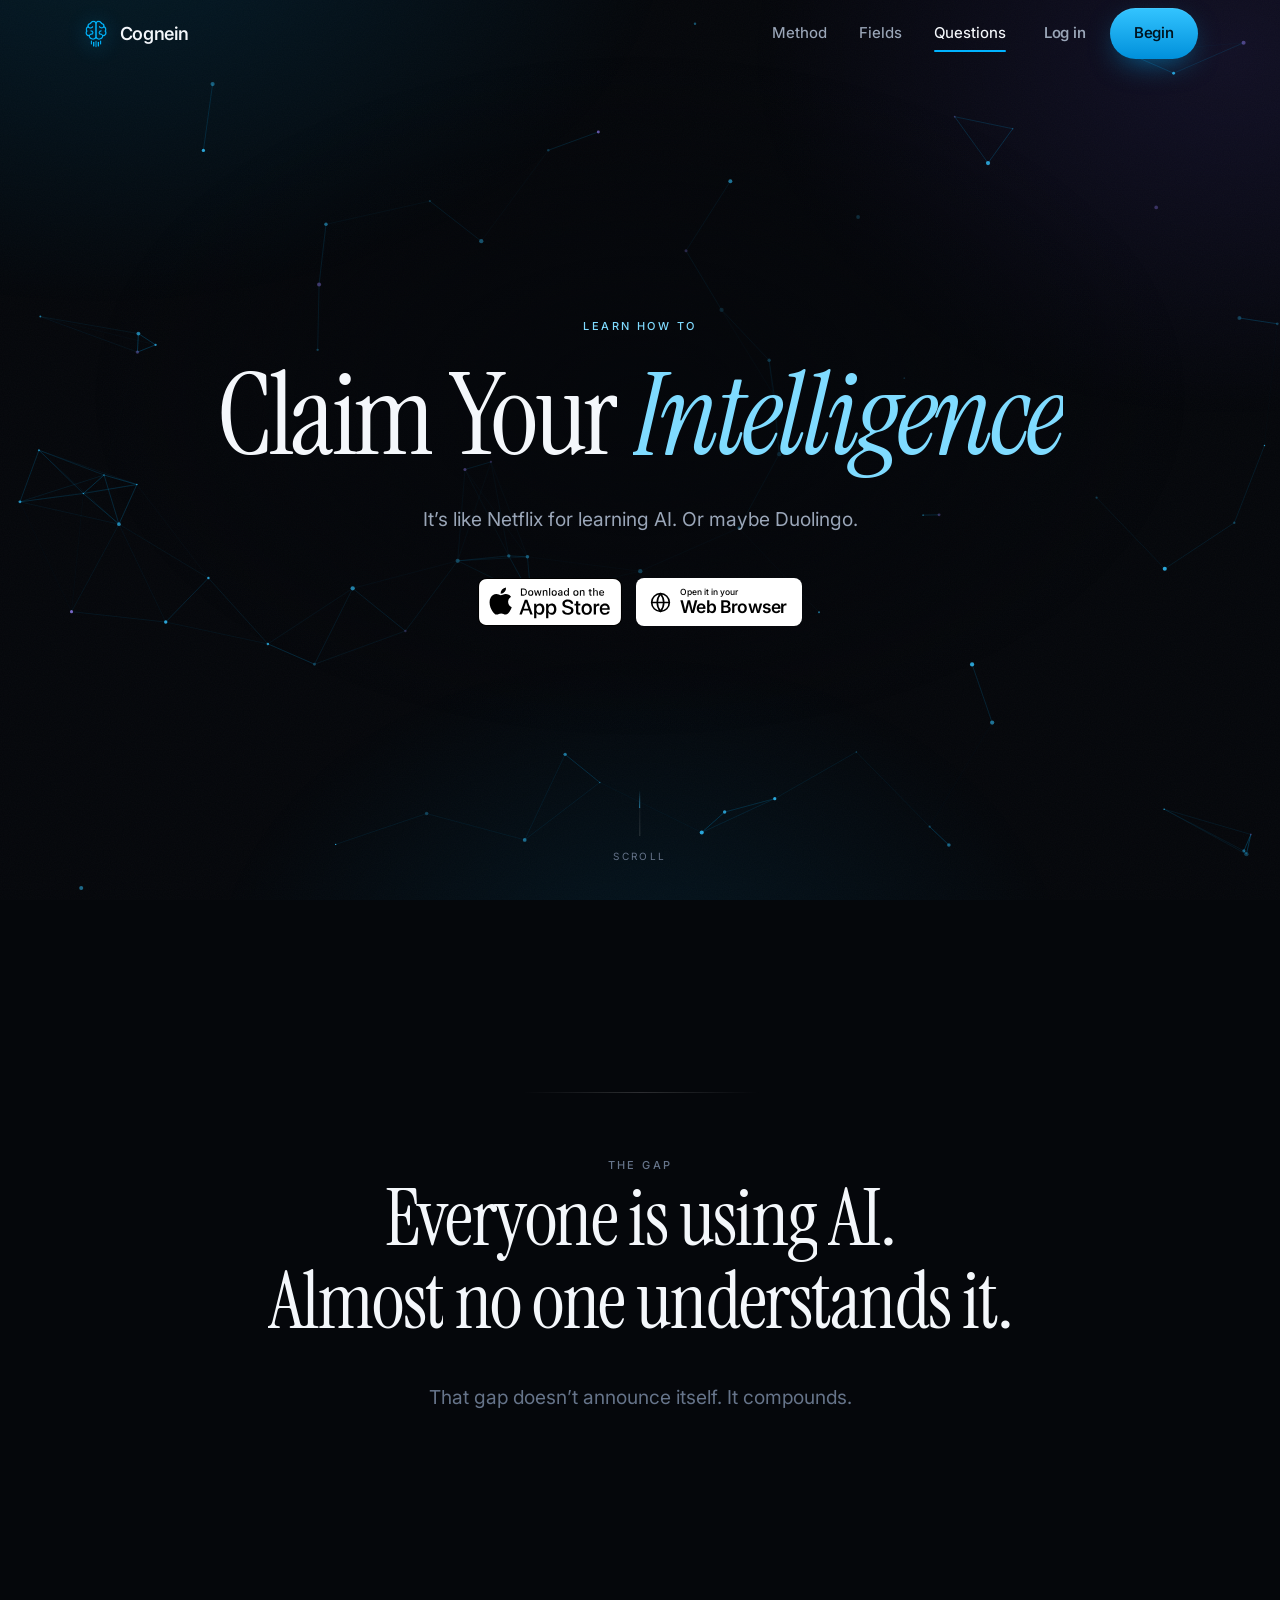
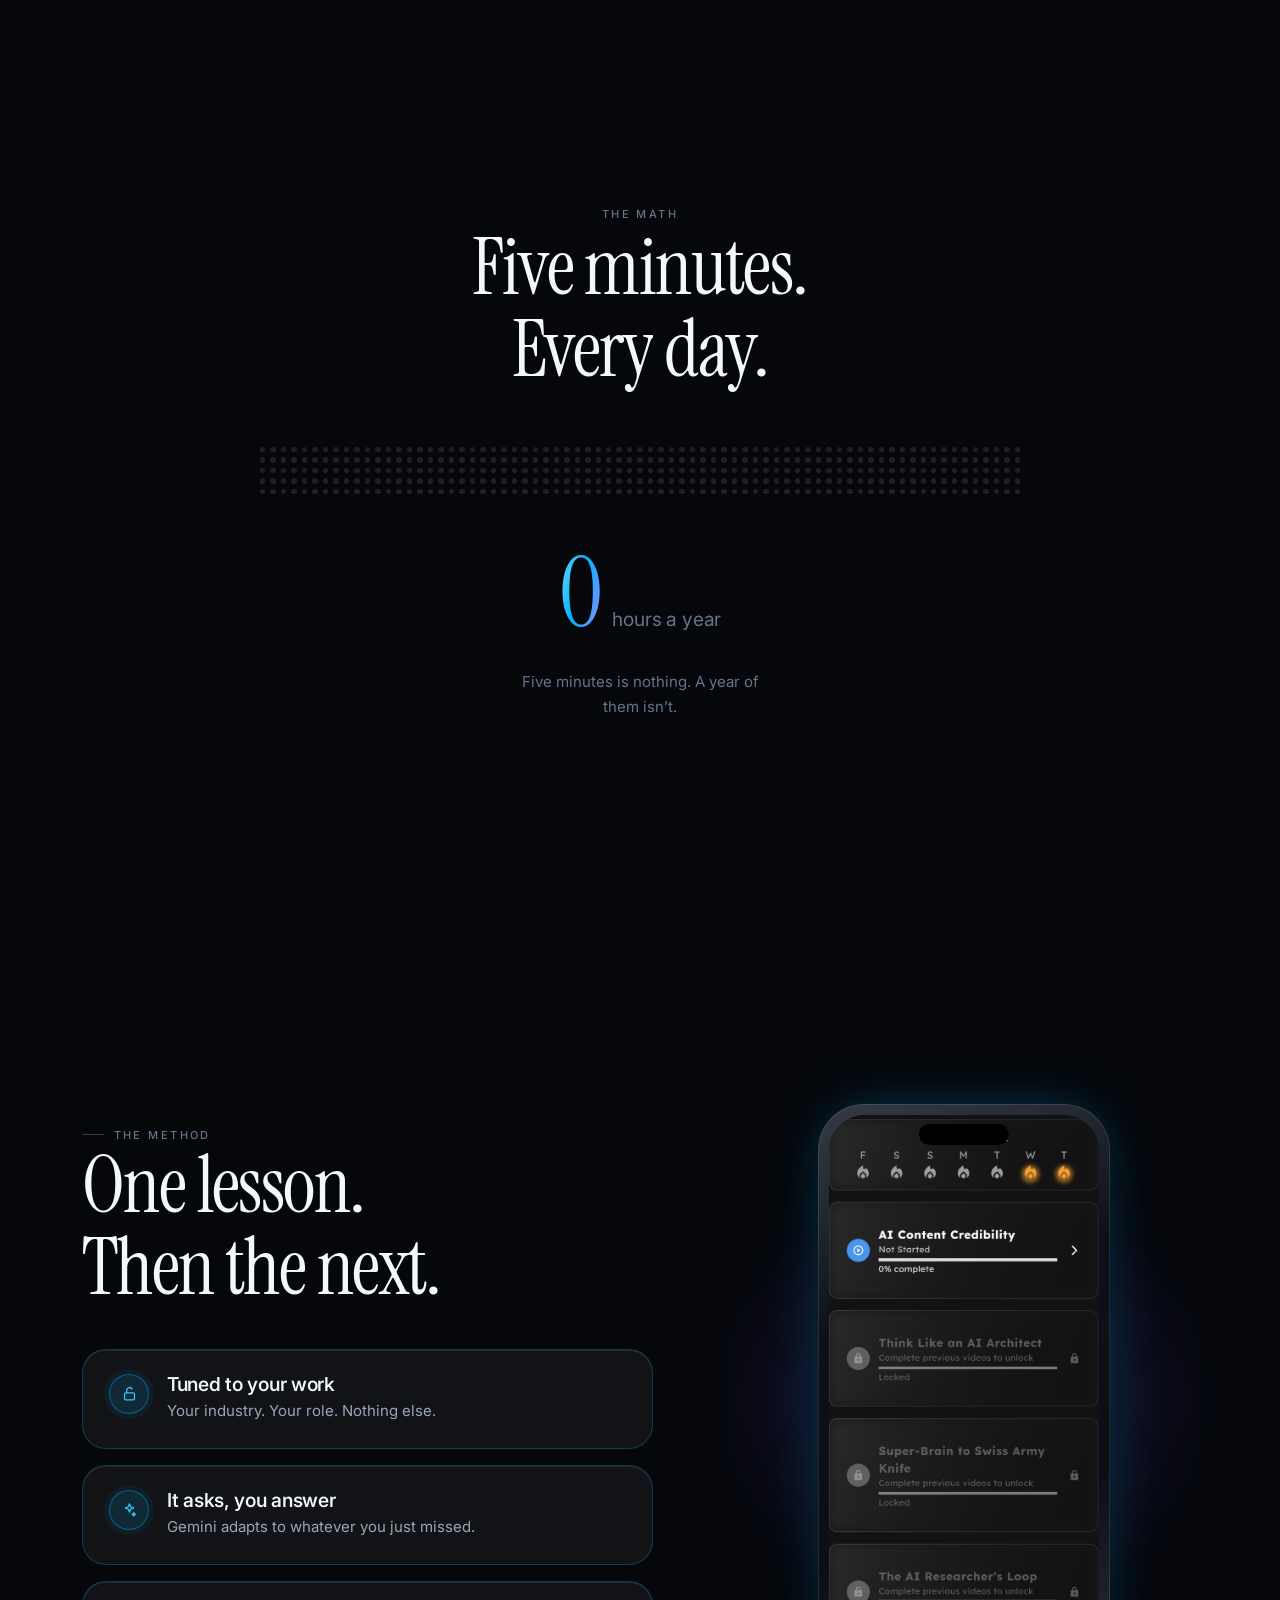
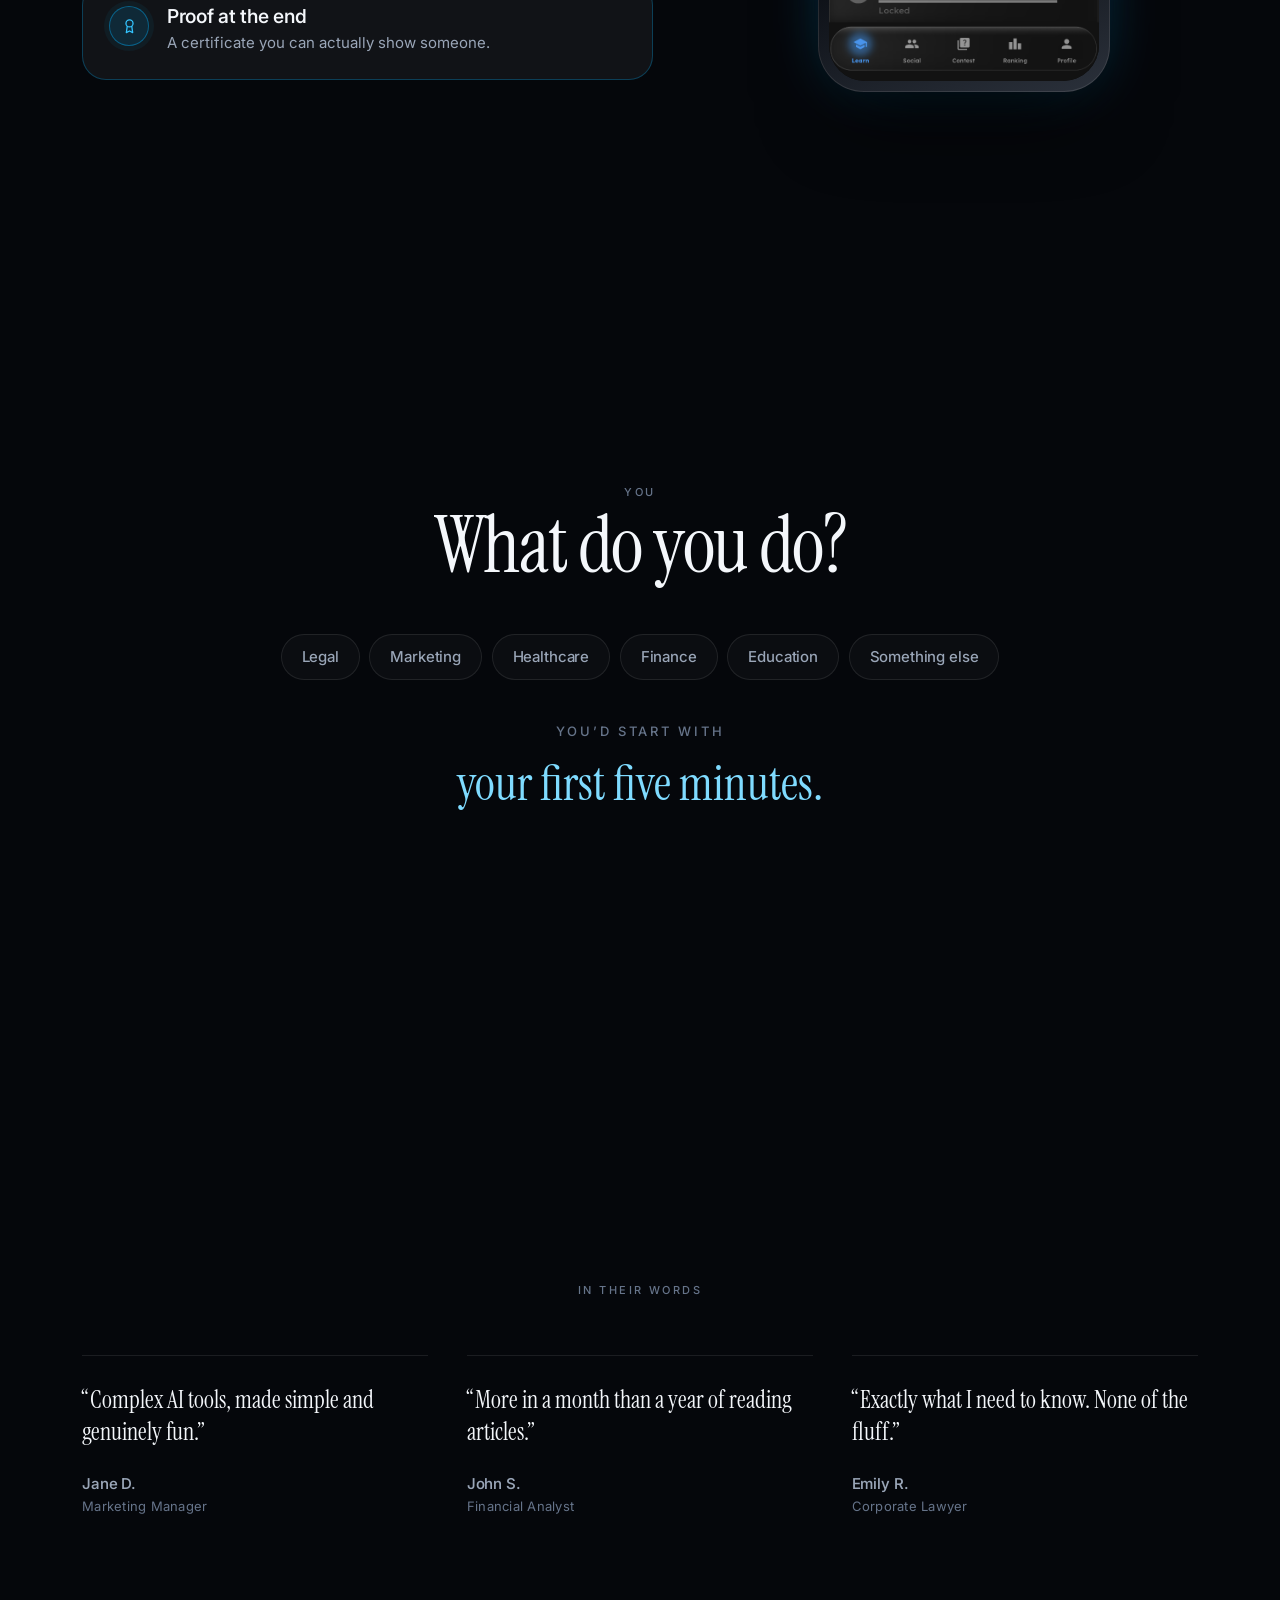
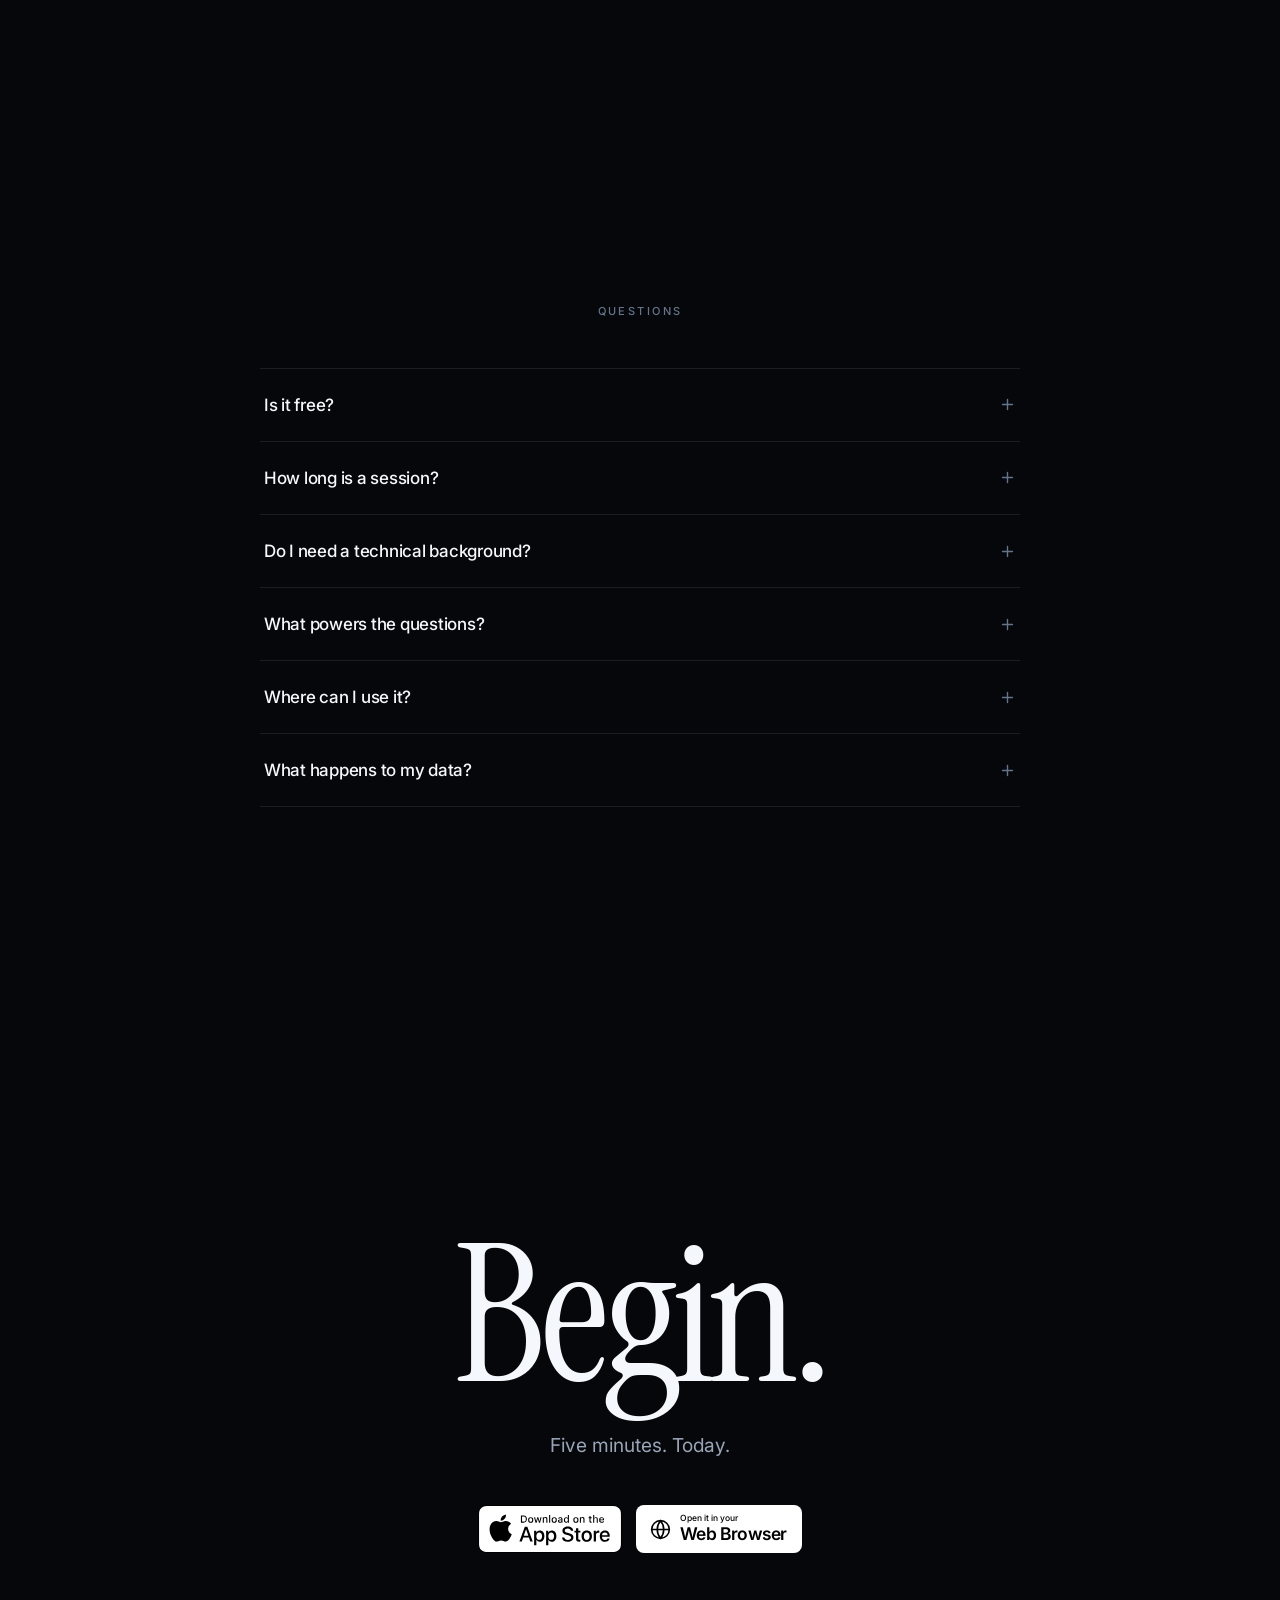
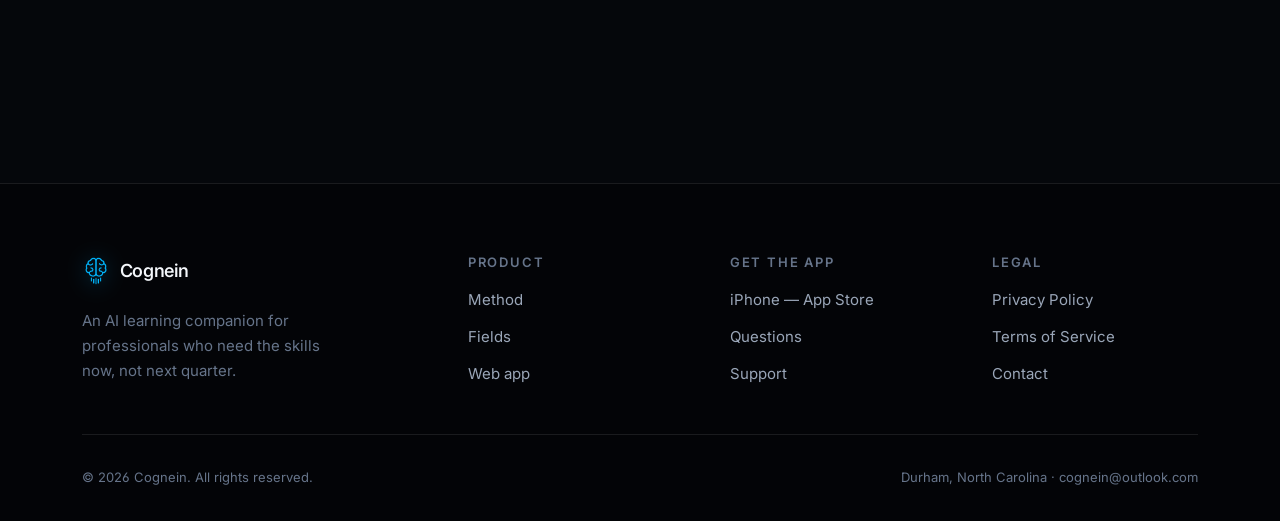
==== commit 542f1bae: "Rework the hero copy, match the web badge, speed up the year fill Hero: - Eyebrow "Netflix for learn" ====
--- a/index.html
+++ b/index.html
@@ -3,8 +3,8 @@
 <head>
 <meta charset="UTF-8">
 <meta name="viewport" content="width=device-width, initial-scale=1">
-<title>Cognein — A library of AI skills, five minutes a day</title>
-<meta name="description" content="Netflix for learning AI — a whole library of job-critical AI skills, delivered as five-minute daily lessons tuned to your industry and role. Free on iPhone and web.">
+<title>Cognein — Claim Your Intelligence</title>
+<meta name="description" content="It’s like Netflix for learning AI. Or maybe Duolingo. A library of job-critical AI skills in five-minute daily lessons, tuned to your industry and role. Free on iPhone and web.">
 <meta name="theme-color" content="#05070B">
 <meta name="color-scheme" content="dark">
 <link rel="canonical" href="https://cognein.com/">
@@ -12,16 +12,16 @@
 <!-- Social -->
 <meta property="og:type" content="website">
 <meta property="og:site_name" content="Cognein">
-<meta property="og:title" content="Cognein — A library of AI skills, five minutes a day">
-<meta property="og:description" content="Netflix for learning AI. A whole library of job-critical AI skills, five minutes a day.">
+<meta property="og:title" content="Cognein — Claim Your Intelligence">
+<meta property="og:description" content="It’s like Netflix for learning AI. Or maybe Duolingo. Five minutes a day.">
 <meta property="og:url" content="https://cognein.com/">
 <meta property="og:image" content="https://cognein.com/assets/og-image.jpg">
 <meta property="og:image:width" content="1200">
 <meta property="og:image:height" content="630">
 <meta property="og:image:alt" content="Cognein — your AI learning companion">
 <meta name="twitter:card" content="summary_large_image">
-<meta name="twitter:title" content="Cognein — A library of AI skills, five minutes a day">
-<meta name="twitter:description" content="Netflix for learning AI. A whole library of job-critical AI skills, five minutes a day.">
+<meta name="twitter:title" content="Cognein — Claim Your Intelligence">
+<meta name="twitter:description" content="It’s like Netflix for learning AI. Or maybe Duolingo. Five minutes a day.">
 <meta name="twitter:image" content="https://cognein.com/assets/og-image.jpg">
 
 <!-- Icons -->
@@ -82,22 +82,24 @@
     <canvas class="hero__canvas" data-neural aria-hidden="true"></canvas>
 
     <div class="container hero__inner">
-      <p class="eyebrow eyebrow--center eyebrow--brand" data-reveal>Netflix for learning AI</p>
-
-      <h1 class="display" data-split>The <em>quiet</em> advantage.</h1>
+      <p class="eyebrow eyebrow--center eyebrow--brand" data-reveal>Learn how to</p>
+
+      <h1 class="display" data-split>Claim Your <em>Intelligence</em></h1>
 
       <p class="lead" data-reveal style="--d:550ms">
-        A whole library of job-critical AI skills.<br>
-        Five minutes a day is the entire ask.
+        It&rsquo;s like Netflix for learning AI. Or maybe Duolingo.
       </p>
 
       <div class="hero-cta" data-reveal style="--d:700ms">
         <a class="store-badge" href="https://apps.apple.com/us/app/evolve-ai/id6754223888" target="_blank" rel="noopener">
           <img src="assets/app-store-badge.svg" alt="Download Cognein on the App Store" width="143" height="48">
         </a>
-        <a class="btn btn--ghost btn--lg" href="https://app.cognein.com">
-          Open the web app
-          <svg viewBox="0 0 24 24" fill="none" stroke="currentColor" stroke-width="2" stroke-linecap="round" stroke-linejoin="round" aria-hidden="true"><path d="M5 12h14M13 6l6 6-6 6"/></svg>
+        <a class="web-badge" href="https://app.cognein.com">
+          <svg viewBox="0 0 24 24" fill="none" stroke="currentColor" stroke-width="1.7" stroke-linecap="round" stroke-linejoin="round" aria-hidden="true"><circle cx="12" cy="12" r="9.2"/><path d="M2.8 12h18.4"/><path d="M12 2.8a14.2 14.2 0 0 1 0 18.4 14.2 14.2 0 0 1 0-18.4z"/></svg>
+          <span>
+            <small>Open it in your</small>
+            <strong>Web Browser</strong>
+          </span>
         </a>
       </div>
     </div>
@@ -309,7 +311,13 @@
         <a class="store-badge" href="https://apps.apple.com/us/app/evolve-ai/id6754223888" target="_blank" rel="noopener">
           <img src="assets/app-store-badge.svg" alt="Download Cognein on the App Store" width="143" height="48" loading="lazy">
         </a>
-        <a class="btn btn--ghost btn--lg" href="https://app.cognein.com">Open the web app</a>
+        <a class="web-badge" href="https://app.cognein.com">
+          <svg viewBox="0 0 24 24" fill="none" stroke="currentColor" stroke-width="1.7" stroke-linecap="round" stroke-linejoin="round" aria-hidden="true"><circle cx="12" cy="12" r="9.2"/><path d="M2.8 12h18.4"/><path d="M12 2.8a14.2 14.2 0 0 1 0 18.4 14.2 14.2 0 0 1 0-18.4z"/></svg>
+          <span>
+            <small>Open it in your</small>
+            <strong>Web Browser</strong>
+          </span>
+        </a>
       </div>
     </div>
   </section>
--- a/styles.css
+++ b/styles.css
@@ -643,6 +643,14 @@
   animation: cue-fall 2.4s var(--ease) infinite;
 }
 
+/* On short viewports the cue crowds the buttons — drop it rather than
+   squeeze the hero. */
+@media (max-height: 820px) {
+  .scroll-cue {
+    display: none;
+  }
+}
+
 @keyframes cue-fall {
   0% {
     transform: translateY(-100%);
@@ -749,12 +757,14 @@
   aspect-ratio: 1;
   border-radius: 50%;
   background: rgba(255, 255, 255, 0.1);
-  transition: background-color 0.5s var(--ease), box-shadow 0.5s var(--ease);
+  /* Only background-color animates. Transitioning box-shadow across 365
+     nodes was what made this stutter. */
+  transition: background-color 0.2s linear;
 }
 
 .math__dot.is-lit {
   background: var(--brand-500);
-  box-shadow: 0 0 8px rgba(0, 179, 255, 0.85);
+  box-shadow: 0 0 7px rgba(0, 179, 255, 0.8);
 }
 
 .math__readout {
@@ -1157,6 +1167,53 @@
   transform: translateY(-2px);
 }
 
+/* Matches the App Store badge's geometry so the pair reads as a set:
+   same 48px height, same corner radius, same two-line lockup. */
+.web-badge {
+  display: inline-flex;
+  align-items: center;
+  gap: 0.5rem;
+  height: 48px;
+  padding: 0 0.9375rem 0 0.8125rem;
+  border-radius: 8px;
+  background: #fff;
+  color: #000;
+  transition: transform 0.25s var(--ease), background-color 0.25s var(--ease);
+}
+
+.web-badge:hover {
+  transform: translateY(-2px);
+  background: #E8F5FF;
+}
+
+.web-badge svg {
+  width: 23px;
+  height: 23px;
+  flex: none;
+}
+
+.web-badge small,
+.web-badge strong {
+  display: block;
+  text-align: left;
+  white-space: nowrap;
+}
+
+.web-badge small {
+  font-size: 8.5px;
+  font-weight: 500;
+  letter-spacing: 0.005em;
+  line-height: 1;
+}
+
+.web-badge strong {
+  font-size: 17.5px;
+  font-weight: 600;
+  letter-spacing: -0.025em;
+  line-height: 1.15;
+  margin-top: 1px;
+}
+
 /* --------------------------------------------------------------------------
    18. Footer
    -------------------------------------------------------------------------- */
@@ -1464,8 +1521,14 @@
   }
 
   .hero-cta .btn,
-  .hero-cta .store-badge {
+  .hero-cta .store-badge,
+  .hero-cta .web-badge {
     width: 100%;
+  }
+
+  .hero-cta .web-badge {
+    height: 52px;
+    justify-content: center;
   }
 
   .store-badge img {
